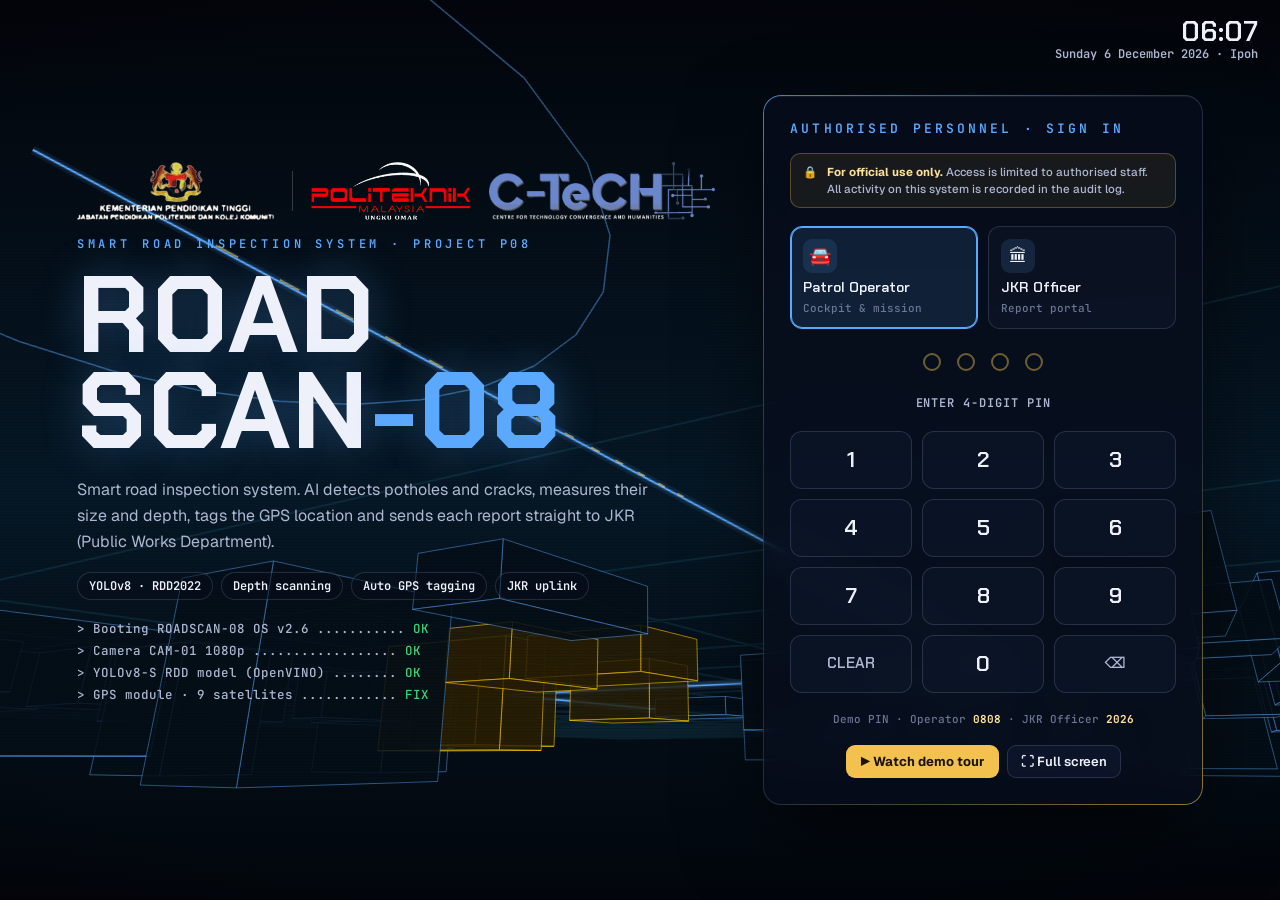
==== roadscan/index.html @ d12f215d "Add ROADSCAN-08 road inspection system (P08) with live street map Co-Authored-By: Claude Opus 5.5 <n" ====
<!doctype html>
<html lang="en">
<head>
<meta charset="utf-8">
<meta name="viewport" content="width=device-width,initial-scale=1,viewport-fit=cover">
<title>ROADSCAN-08 Road Inspection</title>
<link rel="preconnect" href="https://fonts.googleapis.com">
<link rel="stylesheet" href="https://fonts.googleapis.com/css2?family=Chakra+Petch:wght@500;600;700&family=Geist:wght@300;400;500;600;700&family=JetBrains+Mono:wght@500;700&display=swap">
<style>
:root{
  color-scheme:dark;
  --bg:#03060E; --kaca:rgba(8,13,28,.72); --kaca2:rgba(16,24,46,.74); --garis:rgba(190,205,255,.16); --garisHi:rgba(242,193,78,.45);
  --fg:#EEF1FA; --muted:#AEB7D2; --dim:#6C7695;
  --cyan:#5AA9FF; --gold:#F2C14E; --goldT:#FFE19A; --navy:#0B1A3A; --low:#36D67A; --med:#FFA21F; --high:#FF3B4E; --violet:#A98BFF;
  --display:'Chakra Petch','Bahnschrift','Arial Narrow',system-ui,sans-serif;
  --body:'Geist',system-ui,-apple-system,'Segoe UI',sans-serif;
  --mono:'JetBrains Mono',ui-monospace,Menlo,monospace;
  --rail:78px;
}
@media (prefers-color-scheme:dark){:root:not([data-theme="light"]){--bg:#02050B}}
/* ---------- MOD SIANG: tema gelap yang lebih cerah (slate biru) ---------- */
:root[data-mod="siang"]{color-scheme:dark;--bg:#16213B;--kaca:rgba(32,46,80,.74);--kaca2:rgba(44,60,100,.72);--garis:rgba(205,218,255,.2);--garisHi:rgba(242,193,78,.55);--fg:#F3F6FD;--muted:#C5CEE6;--dim:#93A0C2;--cyan:#74B8FF;--gold:#F5C95C;--goldT:#FFE3A3;--low:#47DDA0;--med:#FFB054;--high:#FF6B7A;--violet:#B9A2FF}
[data-mod="siang"] body{background:radial-gradient(120% 80% at 70% -10%,rgba(116,184,255,.16),transparent 60%),var(--bg)}
[data-mod="siang"] .vignet{background:radial-gradient(120% 90% at 50% 50%,transparent 60%,rgba(5,10,25,.35))}
[data-mod="siang"] .ciri span,[data-mod="siang"] .peranan button,[data-mod="siang"] .pad button,[data-mod="siang"] .amaran button,[data-mod="siang"] .cepat button,[data-mod="siang"] .pinBaris,[data-mod="siang"] .langkah li{background:rgba(44,60,100,.66)}
[data-mod="siang"] .rel{background:linear-gradient(180deg,rgba(24,36,64,.92),rgba(24,36,64,.75))}
[data-mod="siang"] .atas{background:linear-gradient(180deg,rgba(22,33,59,.9),rgba(22,33,59,0))}
[data-mod="siang"] th{background:rgba(30,44,76,.97)}
[data-mod="siang"] dialog{background:rgba(26,38,66,.97)}
[data-mod="siang"] .tst,[data-mod="siang"] #demoBar{background:rgba(26,38,66,.95)}
[data-mod="siang"] .wo select,[data-mod="siang"] .wo input{background:#1b2a4a}
[data-mod="siang"] .ai3 div{background:rgba(20,30,54,.6)}
[data-mod="siang"] textarea{background:#14203a}
[data-mod="siang"] .rasmi{background:linear-gradient(90deg,#0F2350,#1C3A7A)}
#cTema{min-width:86px;justify-content:center}
[data-mod="siang"] .rasmi{background:linear-gradient(90deg,#0B1A3A,#173275)}
:root[data-theme="dark"]{--bg:#02050B}
*{box-sizing:border-box}
[hidden]{display:none!important}
html,body{margin:0;background:var(--bg);color:var(--fg)}
body{font:14px/1.45 var(--body);min-height:100vh;overflow-x:hidden}
button,input,select{font:inherit;color:inherit}
:focus-visible{outline:2px solid var(--gold);outline-offset:2px}
#bg3d{position:fixed;inset:0;width:100vw;height:100vh;display:block;z-index:0;transition:opacity .8s,filter .8s}
body.redup #bg3d{opacity:.38;filter:blur(1px)}
#bgLive{position:fixed;inset:0;width:100vw;height:100vh;object-fit:cover;z-index:0;display:block;opacity:0;pointer-events:none;transition:opacity .7s}
body.liveBg #bgLive{opacity:1}
.vignet{position:fixed;inset:0;pointer-events:none;z-index:1;background:radial-gradient(120% 90% at 50% 50%,transparent 55%,rgba(0,0,0,.65)),repeating-linear-gradient(0deg,rgba(0,0,0,.12) 0 1px,transparent 1px 3px)}

/* ---------- LOGIN ---------- */
#login{position:fixed;inset:0;z-index:20;display:grid;grid-template-columns:minmax(0,1.15fr) minmax(0,440px);gap:40px;align-items:center;padding:40px clamp(16px,6vw,90px);overflow:auto}
@media (max-width:860px){#login{grid-template-columns:minmax(0,1fr);gap:20px;padding:24px 16px;align-content:start}}
.lgKiri{display:grid;gap:18px}
.lgLogo{display:flex;align-items:center;gap:18px;flex-wrap:wrap}
.lgLogo img{height:58px;
width:auto;display:block}
.lgLogo .gar{width:1px;height:40px;background:rgba(255,255,255,.2)}
@media (max-width:860px){.lgLogo img{height:30px}.lgLogo{gap:12px}}
.lgAmaran{display:flex;gap:10px;align-items:flex-start;padding:10px 12px;border-radius:10px;background:rgba(242,193,78,.08);border:1px solid rgba(242,193,78,.3);font:500 11.5px/1.45 var(--body);color:var(--muted)}
.lgAmaran b{color:var(--goldT)}
.lgKiri .tag{font:600 12px/1 var(--mono);letter-spacing:.32em;color:var(--cyan);text-transform:uppercase}
.lgKiri h1{margin:0;font:700 clamp(46px,8.5vw,112px)/.88 var(--display);letter-spacing:.02em;text-shadow:0 0 40px rgba(90,169,255,.35)}
.lgKiri h1 span{color:var(--cyan)}
.lgKiri p{margin:0;max-width:52ch;color:var(--muted);font-size:16px;line-height:1.6}
.boot{font:500 12.5px/1.75 var(--mono);color:var(--muted);min-height:120px;white-space:pre-wrap}
.boot em{font-style:normal;color:var(--low)}
.ciri{display:flex;flex-wrap:wrap;gap:8px}
.ciri span{padding:7px 11px;border:1px solid var(--garis);border-radius:99px;font:600 12px/1 var(--mono);color:var(--fg);background:rgba(7,13,24,.5)}
.lgKad{position:relative;padding:26px;border-radius:18px;background:var(--kaca);border:1px solid var(--garis);backdrop-filter:blur(16px);-webkit-backdrop-filter:blur(16px);box-shadow:0 30px 80px rgba(0,0,0,.5),inset 0 1px 0 rgba(255,255,255,.06);display:grid;gap:18px}
.lgKad::before{content:"";position:absolute;inset:-1px;border-radius:18px;padding:1px;background:linear-gradient(140deg,rgba(90,169,255,.7),transparent 35%,transparent 65%,rgba(255,204,0,.5));-webkit-mask:linear-gradient(#000 0 0) content-box,linear-gradient(#000 0 0);-webkit-mask-composite:xor;mask-composite:exclude;pointer-events:none}
.lgKad h2{margin:0;font:600 13px/1 var(--mono);letter-spacing:.24em;text-transform:uppercase;color:var(--cyan)}
.peranan{display:grid;grid-template-columns:1fr 1fr;gap:10px}
.peranan button{appearance:none;display:grid;gap:6px;justify-items:start;text-align:left;padding:12px;border-radius:12px;border:1px solid var(--garis);background:rgba(14,24,40,.6);cursor:pointer}
.peranan button b{font:600 14px/1.15 var(--display)}
.peranan button small{font:500 11px/1.3 var(--mono);color:var(--dim)}
.peranan button .ik{width:34px;height:34px;border-radius:9px;display:grid;place-items:center;background:rgba(90,169,255,.12);font-size:18px}
.peranan button[aria-pressed="true"]{border-color:var(--cyan);background:rgba(90,169,255,.12);box-shadow:0 0 0 1px var(--cyan) inset}
.titik{display:flex;justify-content:center;gap:16px;padding:6px 0}
.titik i{width:18px;height:18px;border-radius:50%;border:2px solid var(--garisHi);transition:.15s}
.titik i.isi{background:var(--cyan);border-color:var(--cyan);box-shadow:0 0 14px var(--cyan)}
.titik.salah{animation:goncang .45s}
.titik.salah i{border-color:var(--high);background:var(--high);box-shadow:0 0 14px var(--high)}
.titik.betul i{border-color:var(--low);background:var(--low);box-shadow:0 0 16px var(--low)}
@keyframes goncang{20%,60%{transform:translateX(-10px)}40%,80%{transform:translateX(10px)}}
.pad{display:grid;grid-template-columns:repeat(3,1fr);gap:10px}
.pad button{appearance:none;height:58px;border-radius:12px;border:1px solid var(--garis);background:rgba(14,24,40,.7);font:600 22px/1 var(--display);cursor:pointer;transition:transform .08s,background .15s}
.pad button:active{transform:scale(.95);background:rgba(90,169,255,.2)}
.pad button.k{font-size:15px;color:var(--muted)}
.lgStatus{text-align:center;font:600 12px/1.4 var(--mono);letter-spacing:.08em;color:var(--muted);min-height:18px}
.lgStatus.ok{color:var(--low)}.lgStatus.err{color:var(--high)}
.lgNota{font:500 11px/1.5 var(--mono);color:var(--dim);text-align:center}
.lgNota b{color:var(--goldT)}
#login.keluar{animation:keluar .9s forwards}
@keyframes keluar{to{opacity:0;transform:scale(1.04);filter:blur(6px);visibility:hidden}}
.lgJam{position:fixed;top:18px;right:22px;z-index:21;text-align:right;font:600 12px/1.4 var(--mono);color:var(--muted)}
.lgJam b{display:block;font:600 28px/1 var(--display);color:var(--fg)}

/* ---------- SHELL ---------- */
#app{position:relative;z-index:2;min-height:100vh}
.rel{position:fixed;left:0;top:0;bottom:0;width:var(--rail);z-index:10;display:flex;flex-direction:column;align-items:center;gap:6px;padding:16px 0;background:linear-gradient(180deg,rgba(4,9,18,.85),rgba(4,9,18,.6));border-right:1px solid var(--garis);backdrop-filter:blur(10px);-webkit-backdrop-filter:blur(10px)}
.rel .lg{margin-bottom:12px}
.nav{appearance:none;position:relative;width:58px;padding:9px 0 7px;border:0;border-radius:12px;background:transparent;color:var(--dim);cursor:pointer;display:grid;justify-items:center;gap:4px;font:600 9.5px/1 var(--mono);letter-spacing:.06em;text-transform:uppercase}
.nav svg{width:22px;height:22px}
.nav:hover{color:var(--fg)}
.nav[aria-current="page"]{color:var(--goldT);background:rgba(242,193,78,.12)}
.nav[aria-current="page"]::before{content:"";position:absolute;left:-10px;top:10px;bottom:10px;width:3px;border-radius:3px;background:var(--gold);box-shadow:0 0 10px var(--gold)}
.nav .bdg{position:absolute;top:3px;right:6px;min-width:16px;height:16px;padding:0 4px;border-radius:8px;background:var(--high);color:#fff;font:700 10px/16px var(--mono)}
.rel .bawah{margin-top:auto}
.rasmi{position:relative;z-index:9;margin-left:var(--rail);display:flex;align-items:center;gap:14px;padding:8px 20px;background:linear-gradient(90deg,rgba(11,26,58,.95),rgba(11,26,58,.7) 60%,rgba(11,26,58,.4));border-bottom:1px solid rgba(242,193,78,.35)}
.rasmi img{height:30px;width:auto;display:block}
.rasmi .gar{width:1px;height:28px;background:rgba(255,255,255,.18)}
.rasmi .rT{display:grid;gap:2px;min-width:0}
.rasmi .rT b{font:600 13.5px/1.2 var(--body);letter-spacing:.01em;color:#fff}
.rasmi .rT small{font:500 10.5px/1.3 var(--mono);color:#C3CCE6;letter-spacing:.06em}
.rasmi .klas{margin-left:auto;padding:5px 9px;border:1px solid rgba(242,193,78,.5);border-radius:5px;font:700 10px/1 var(--mono);letter-spacing:.14em;color:#FFE19A;white-space:nowrap}
@media (max-width:860px){.rasmi{padding:8px 16px;gap:10px}.rasmi img{height:22px}.rasmi .rT,.rasmi .klas,.rasmi .gar{display:none}}
.atas{position:sticky;top:0;z-index:8;margin-left:var(--rail);display:flex;align-items:center;gap:12px;flex-wrap:wrap;padding:12px 20px;background:linear-gradient(180deg,rgba(2,5,11,.85),rgba(2,5,11,0));}
.atas .tj{display:grid;gap:3px;min-width:0}
.atas .tj small{font:600 10.5px/1 var(--mono);letter-spacing:.28em;color:var(--cyan);text-transform:uppercase}
.atas .tj b{font:700 22px/1 var(--display);letter-spacing:.03em}
.chips{display:flex;gap:7px;flex-wrap:wrap;margin-left:auto;align-items:center}
.chip{display:inline-flex;align-items:center;gap:7px;padding:6px 10px;border:1px solid var(--garis);border-radius:8px;background:var(--kaca);font:600 11.5px/1 var(--mono);white-space:nowrap;font-variant-numeric:tabular-nums;backdrop-filter:blur(8px)}
.chip i{width:7px;height:7px;border-radius:50%;background:var(--low);box-shadow:0 0 8px var(--low)}
.chip.sim{color:var(--gold)}.chip.sim i{background:var(--gold);box-shadow:0 0 8px var(--gold)}
.chip.up i{animation:kelip 1.2s steps(2) infinite}
.chip.pengguna{color:var(--cyan)}
.chipBtn{cursor:pointer}
@keyframes kelip{50%{opacity:.25}}
main.hlm{margin-left:var(--rail);padding:6px 20px 30px}
.hlm.masuk{animation:masuk .55s cubic-bezier(.2,.7,.2,1)}
@keyframes masuk{from{opacity:0;transform:translateY(14px);clip-path:inset(0 0 100% 0)}to{opacity:1;transform:none;clip-path:inset(0 0 0 0)}}
@media (max-width:860px){
  :root{--rail:0px}
  .rel{top:auto;width:auto;right:0;height:64px;flex-direction:row;justify-content:space-around;padding:0 6px env(safe-area-inset-bottom,0px);border-right:0;border-top:1px solid var(--garis)}
  .rel .lg,.rel .bawah{display:none}
  .nav{width:auto;flex:1;padding:8px 0}
  .nav[aria-current="page"]::before{left:20%;right:20%;top:-1px;bottom:auto;width:auto;height:3px}
  .atas{padding:10px 16px}
  main.hlm{padding:6px 16px 90px}
}

/* ---------- komponen ---------- */
.kaca{position:relative;border:1px solid var(--garis);border-radius:14px;background:var(--kaca);backdrop-filter:blur(14px);-webkit-backdrop-filter:blur(14px);box-shadow:0 18px 50px rgba(0,0,0,.35)}
.kaca.br::before,.kaca.br::after{content:"";position:absolute;width:14px;height:14px;border:2px solid var(--cyan);pointer-events:none;z-index:2}
.kaca.br::before{left:7px;top:7px;border-right:0;border-bottom:0;border-radius:4px 0 0 0}
.kaca.br::after{right:7px;bottom:7px;border-left:0;border-top:0;border-radius:0 0 4px 0}
.hd{display:flex;align-items:center;gap:10px;padding:11px 16px;border-bottom:1px solid var(--garis)}
.hd h2{margin:0;font:600 11.5px/1 var(--mono);letter-spacing:.22em;text-transform:uppercase;color:var(--gold)}
.hd .r{margin-left:auto;font:500 11px/1 var(--mono);color:var(--dim);letter-spacing:.06em}
.bd{padding:14px 16px}
.btn{appearance:none;display:inline-flex;align-items:center;gap:7px;border:1px solid var(--garis);background:var(--kaca2);border-radius:9px;padding:9px 13px;font:600 13px/1 var(--body);cursor:pointer;white-space:nowrap}
.btn:hover{border-color:var(--garisHi)}
.btn.on{background:rgba(90,169,255,.14);border-color:var(--cyan);color:var(--cyan)}
.btn.utama{background:linear-gradient(180deg,#FFD873,#E9B23C);border-color:transparent;color:#211500;font-weight:700}
.btn.emas{background:var(--gold);border-color:transparent;color:#1d1400;font-weight:700}
.btn input{display:none}
.lencana{display:inline-block;padding:7px 11px;border-radius:7px;font:700 14px/1 var(--display);letter-spacing:.12em;text-transform:uppercase;background:var(--kaca2);color:var(--dim)}
.lencana.L{background:rgba(54,214,122,.16);color:var(--low)}
.lencana.M{background:rgba(255,162,31,.16);color:var(--med)}
.lencana.H{background:rgba(255,59,78,.2);color:var(--high);animation:kelip .9s steps(2) infinite}
.lencana.kecil{padding:3px 7px;font-size:11px;border-radius:5px}
.nota{font:500 11.5px/1.5 var(--body);color:var(--dim)}
.kpi{display:grid;gap:6px;padding:14px 16px}
.kpi span{font:600 10.5px/1.2 var(--mono);letter-spacing:.14em;text-transform:uppercase;color:var(--dim)}
.kpi b{font:700 34px/1 var(--display);font-variant-numeric:tabular-nums}
.kpi small{font:500 12px/1.3 var(--body);color:var(--muted)}

/* ---------- PUSAT MISI ---------- */
.misi{display:grid;grid-template-columns:minmax(0,360px) minmax(0,1fr) minmax(0,320px);gap:18px;align-items:start;min-height:calc(100vh - 110px)}
@media (max-width:1180px){.misi{grid-template-columns:minmax(0,1fr) minmax(0,1fr)}.misi .tengah{grid-column:1/-1;order:-1}}
@media (max-width:760px){.misi{grid-template-columns:minmax(0,1fr)}}
.kolum{display:grid;gap:16px}
.salam{padding:22px}
.salam small{font:600 11px/1 var(--mono);letter-spacing:.24em;color:var(--gold);text-transform:uppercase}
.salam h1{margin:10px 0 8px;font:700 clamp(30px,3.6vw,44px)/1 var(--display)}
.salam p{margin:0 0 16px;color:var(--muted)}
.prog{height:8px;border-radius:99px;background:rgba(255,255,255,.08);overflow:hidden}
.prog i{display:block;height:100%;width:0;background:linear-gradient(90deg,var(--cyan),var(--gold));box-shadow:0 0 12px var(--cyan)}
.misiInfo{display:flex;justify-content:space-between;font:500 11.5px/1 var(--mono);color:var(--muted);margin:10px 0 18px}
.kpi4{display:grid;grid-template-columns:1fr 1fr;gap:12px}
.pip{position:relative;aspect-ratio:16/9;border-radius:10px;overflow:hidden;background:#000;cursor:pointer}
.pip canvas{width:100%;height:100%;display:block}
.pip .lbl{position:absolute;left:10px;top:10px;padding:4px 8px;border-radius:5px;background:rgba(255,59,78,.85);font:700 10.5px/1 var(--mono);letter-spacing:.1em}
.amaran{display:grid;gap:8px;max-height:330px;overflow:auto}
.amaran button{appearance:none;display:grid;grid-template-columns:56px minmax(0,1fr);gap:10px;align-items:center;text-align:left;padding:7px;border-radius:9px;border:1px solid transparent;background:rgba(14,24,40,.55);cursor:pointer}
.amaran button:hover{border-color:var(--garisHi)}
.amaran img{width:56px;height:40px;object-fit:cover;border-radius:6px}
.amaran b{font:600 13px/1.2 var(--display);display:flex;gap:6px;align-items:center}
.amaran small{font:500 10.5px/1.35 var(--mono);color:var(--dim)}
.kosong{padding:16px;text-align:center;color:var(--dim);font:500 12px/1.5 var(--mono)}
.tengah{display:grid;gap:10px;align-self:start}
.tgBar{display:flex;align-items:center;gap:10px;flex-wrap:wrap}
.seg{display:inline-flex;padding:4px;border-radius:11px;background:var(--kaca);border:1px solid var(--garis);backdrop-filter:blur(10px);-webkit-backdrop-filter:blur(10px)}
.seg button{appearance:none;border:0;background:transparent;padding:9px 15px;border-radius:8px;font:600 13px/1 var(--body);color:var(--muted);cursor:pointer}
.seg button.on{background:var(--cyan);color:#021018}
.tgInfo{font:500 11px/1.3 var(--mono);color:var(--dim);letter-spacing:.06em}
.tgBar .btn{margin-left:auto}
.tgPentas{position:relative;aspect-ratio:16/9;overflow:hidden;background:#000}
.tgPentas canvas{width:100%;height:100%;display:block;border-radius:14px}
.tgPentas .t3{position:absolute;inset:auto 0 18px;text-align:center;font:700 12px/1.4 var(--mono);letter-spacing:.3em;color:var(--cyan);text-shadow:0 0 12px rgba(90,169,255,.6);display:none}
.tgPentas.lut{background:transparent;backdrop-filter:none;-webkit-backdrop-filter:none;box-shadow:none;pointer-events:none}
.tgPentas.lut canvas,.tgPentas.lut .lblL{display:none}
.tgPentas.lut .t3{display:block}
.lblL{position:absolute;left:12px;bottom:12px;padding:5px 9px;border-radius:5px;background:rgba(255,59,78,.88);font:700 11px/1 var(--mono);letter-spacing:.12em;z-index:3}
.lblL.biru{background:rgba(90,169,255,.9);color:#021018}
.pip .tukar{position:absolute;right:8px;bottom:8px;padding:5px 8px;border-radius:6px;background:rgba(2,5,11,.75);font:600 10.5px/1 var(--mono);color:var(--cyan)}
.cepat{display:grid;grid-template-columns:1fr 1fr;gap:10px}
.cepat button{appearance:none;display:grid;gap:6px;text-align:left;padding:14px;border-radius:12px;border:1px solid var(--garis);background:rgba(14,24,40,.6);cursor:pointer}
.cepat button:hover{border-color:var(--cyan)}
.cepat b{font:600 15px/1.1 var(--display)}
.cepat small{font:500 11px/1.3 var(--mono);color:var(--dim)}
.cepat .ik{font-size:20px}

/* ---------- KOKPIT ---------- */
.kokpit{display:grid;grid-template-columns:minmax(0,1.75fr) minmax(0,1fr);gap:16px;align-items:start}
.tepi{display:grid;gap:16px}
@media (max-width:1000px){.kokpit{grid-template-columns:minmax(0,1fr)}.kokpit>.tepi{display:contents}.o1{order:1}.o2{order:2}.o3{order:3}.o4{order:4}.o5{order:5}}
.view{position:relative;aspect-ratio:16/9;background:#000;touch-action:none;overflow:hidden}
.view canvas{position:absolute;inset:0;width:100%;height:100%;display:block}
.view .petunjuk{position:absolute;left:50%;top:50%;transform:translate(-50%,-50%);text-align:center;display:grid;gap:12px;justify-items:center;padding:20px;width:min(420px,90%);color:var(--muted)}
.view .petunjuk b{font:700 18px/1.2 var(--display);color:var(--fg)}
.kawal{display:flex;flex-wrap:wrap;gap:8px;align-items:center;padding:10px 14px;border-top:1px solid var(--garis)}
.laju{display:flex;align-items:center;gap:8px;font:600 12px/1 var(--mono);color:var(--muted);margin-left:auto}
.laju input{accent-color:var(--cyan);width:110px}
.tahap{display:flex;align-items:center;gap:12px}
.tahap .jenis{font:600 16px/1.2 var(--display);min-width:0}
.tahap .jenis small{display:block;font:500 11px/1.35 var(--mono);color:var(--dim)}
#profil{width:100%;height:150px;display:block;border-radius:8px;background:#040a12;border:1px solid var(--garis)}
.ukur{display:grid;grid-template-columns:repeat(3,minmax(0,1fr));gap:8px}
.ukur div{padding:10px;border-radius:8px;background:var(--kaca2);display:grid;gap:5px;min-width:0}
.ukur b{font:700 22px/1 var(--display);font-variant-numeric:tabular-nums;white-space:nowrap}
.ukur b small{font-size:12px;color:var(--muted);margin-left:2px}
.ukur span{font:500 10.5px/1.2 var(--mono);color:var(--dim);letter-spacing:.06em;text-transform:uppercase}
.tindak{padding:10px 12px;border-left:3px solid var(--dim);background:var(--kaca2);border-radius:0 8px 8px 0;font-size:13px;color:var(--muted)}
.tindak b{color:var(--fg)}
.gps{font:500 12px/1.4 var(--mono);color:var(--muted);display:flex;gap:10px;flex-wrap:wrap}
.gps a{color:var(--cyan)}
.pilihJenis{display:grid;grid-template-columns:1fr 1fr;gap:6px}
.kad3{display:grid;grid-template-columns:repeat(3,minmax(0,1fr));gap:10px}
@media (max-width:640px){.kad3{grid-template-columns:minmax(0,1fr)}}
.kad{border:1px solid var(--garis);border-radius:10px;background:var(--kaca2);overflow:hidden;cursor:pointer;text-align:left;padding:0;display:block;width:100%}
.kad:hover{border-color:var(--garisHi)}
.kad img{display:block;width:100%;aspect-ratio:3/2;object-fit:cover;background:#000}
.kad .isi{padding:9px 10px;display:grid;gap:4px}
.kad .t1{display:flex;align-items:center;gap:8px;font:600 13px/1.2 var(--display)}
.kad .t2{font:500 10.5px/1.4 var(--mono);color:var(--muted)}
.kad .hantar{font:600 10.5px/1 var(--mono);letter-spacing:.05em;color:var(--gold)}
.kad .hantar.ok{color:var(--low)}
.kad.kos{display:grid;place-items:center;aspect-ratio:3/2.6;color:var(--dim);font:500 11.5px/1.4 var(--mono);text-align:center;cursor:default;border-style:dashed}
.kira{display:grid;grid-template-columns:repeat(4,minmax(0,1fr));gap:8px}
.kira div{padding:9px;border-radius:8px;background:var(--kaca2);display:grid;gap:4px}
.kira b{font:700 22px/1 var(--display)}
.kira span{font:500 9.5px/1.2 var(--mono);color:var(--dim);letter-spacing:.06em;text-transform:uppercase}
.log{font:500 11px/1.55 var(--mono);color:var(--muted);max-height:130px;overflow:auto;display:grid;gap:2px}
.log b{color:var(--cyan);font-weight:600}

/* ---------- PETA 3D ---------- */
#hPeta{pointer-events:none;min-height:calc(100vh - 80px);display:grid;grid-template-columns:minmax(0,320px) minmax(0,1fr) minmax(0,300px);gap:16px;align-items:start}
#hPeta .kaca,#hPeta button,#hPeta .ptBawah{pointer-events:auto}
@media (max-width:1000px){#hPeta{grid-template-columns:minmax(0,1fr)}#hPeta .ptTengah{display:none}}
.ptTengah{align-self:end;text-align:center;font:500 11.5px/1.5 var(--mono);color:var(--muted);padding-bottom:16px}
.senaraiPin{display:grid;gap:6px;max-height:52vh;overflow:auto}
.pinBaris{appearance:none;display:flex;align-items:center;gap:10px;padding:8px 10px;border-radius:8px;border:1px solid transparent;background:rgba(14,24,40,.55);text-align:left;cursor:pointer;width:100%}
.pinBaris:hover{border-color:var(--garisHi)}
.pinBaris i{width:10px;height:10px;border-radius:50%;flex:none}
.pinBaris span{font:500 11.5px/1.35 var(--mono);color:var(--muted);min-width:0}
.pinBaris span b{display:block;font:600 13px/1.2 var(--display);color:var(--fg)}
.legenda{display:grid;gap:8px;font:500 12px/1 var(--mono);color:var(--muted)}
.legenda span{display:flex;align-items:center;gap:8px}
.legenda i{width:10px;height:10px;border-radius:50%}
.zum{display:flex;gap:6px;flex-wrap:wrap}

/* ---------- KALIBRASI ---------- */
.kal{display:grid;grid-template-columns:minmax(0,270px) minmax(0,1fr) minmax(0,340px);gap:16px;align-items:start}
@media (max-width:1100px){.kal{grid-template-columns:minmax(0,1fr)}.kal .kalTengah{order:-1}}
.langkah{list-style:none;margin:0;padding:0;display:grid;gap:6px;counter-reset:l}
.langkah li{display:grid;grid-template-columns:30px minmax(0,1fr);gap:2px 10px;align-items:center;padding:10px;border-radius:10px;background:rgba(14,24,40,.55);border:1px solid transparent;cursor:pointer}
.langkah li::before{counter-increment:l;content:counter(l);grid-row:span 2;width:28px;height:28px;border-radius:50%;display:grid;place-items:center;border:1px solid var(--garisHi);font:700 12px/1 var(--mono);color:var(--muted)}
.langkah li.aktif{border-color:var(--cyan);background:rgba(90,169,255,.08)}
.langkah li.aktif::before{border-color:var(--cyan);color:var(--cyan);box-shadow:0 0 10px rgba(90,169,255,.5)}
.langkah li.siap::before{content:"✓";background:var(--low);border-color:var(--low);color:#021018}
.langkah b{font:600 14px/1.2 var(--display)}
.langkah small{font:500 10.5px/1.3 var(--mono);color:var(--dim)}
.ralat{display:grid;gap:6px;padding:12px;border-radius:10px;background:var(--kaca2)}
.ralat b{font:700 34px/1 var(--display);font-variant-numeric:tabular-nums}
.kalAksi{display:flex;gap:8px;flex-wrap:wrap;margin-top:12px}
.btn:disabled{opacity:.4;cursor:not-allowed}
.sijil{display:grid;gap:10px;padding:16px;border-radius:12px;border:1px solid rgba(54,214,122,.45);background:linear-gradient(160deg,rgba(54,214,122,.12),rgba(14,24,40,.6))}
.sijil .cap{font:700 22px/1 var(--display);letter-spacing:.12em;color:var(--low)}
.antena{display:grid;grid-template-columns:1fr 1fr;gap:8px}
.antena input{width:100%;padding:8px 10px;border-radius:8px;border:1px solid var(--garis);background:var(--kaca2);font:500 13px/1 var(--mono)}
#kalBtn.belum{color:var(--high);border-color:rgba(255,59,78,.5)}
#kalBtn.sudah{color:var(--low);border-color:rgba(54,214,122,.5)}

/* ---------- PORTAL ---------- */
.portal{display:grid;gap:16px}
.ringkas{display:grid;grid-template-columns:repeat(6,minmax(0,1fr));gap:12px}
.tagF{display:inline-block;padding:3px 6px;border-radius:4px;font:700 10px/1 var(--mono);letter-spacing:.06em;background:rgba(169,139,255,.18);color:var(--violet)}
.tagOD{display:inline-block;margin-left:4px;padding:3px 6px;border-radius:4px;font:700 10px/1 var(--mono);background:rgba(255,59,78,.2);color:var(--high);animation:kelip 1s steps(2) infinite}
tr.palsu td{opacity:.5}
td b{white-space:nowrap}
.wo{display:grid;gap:10px;padding:12px;border-radius:10px;background:var(--kaca2);border:1px solid var(--garis)}
.wo h3{margin:0;font:600 11px/1 var(--mono);letter-spacing:.18em;text-transform:uppercase;color:var(--gold)}
.wo select,.wo input{width:100%;padding:8px 10px;border-radius:8px;border:1px solid var(--garis);background:#0a1322;color:var(--fg)}
.wo .dua{display:grid;grid-template-columns:1fr 1fr;gap:8px}
.wo label{display:grid;gap:4px;font:500 11px/1.2 var(--mono);color:var(--dim)}
.sj{width:100%;border-collapse:collapse;font:500 12px/1.3 var(--mono);min-width:0}
.sj th,.sj td{position:static;background:transparent;padding:5px 6px;border-top:1px solid var(--garis);text-align:left}
.sbs{display:grid;grid-template-columns:1fr 1fr;gap:8px}
.sbs figure{margin:0;display:grid;gap:4px}
.sbs figcaption{font:700 10.5px/1 var(--mono);letter-spacing:.1em;color:var(--dim)}
.kos{font:700 22px/1 var(--display);color:var(--goldT)}
.fb{display:grid;grid-template-columns:1fr 1fr;gap:10px}
.fb div{padding:12px;border-radius:10px;background:var(--kaca2);display:grid;gap:4px}
.fb b{font:700 26px/1 var(--display)}
.fb span{font:500 10.5px/1.2 var(--mono);color:var(--dim);text-transform:uppercase;letter-spacing:.08em}
#demoBar{position:fixed;left:50%;bottom:22px;transform:translateX(-50%);z-index:40;width:min(860px,calc(100vw - 32px));display:grid;grid-template-columns:auto minmax(0,1fr) auto;gap:16px;align-items:center;padding:14px 18px;border-radius:16px;background:rgba(4,9,18,.92);border:1px solid var(--garisHi);backdrop-filter:blur(12px);-webkit-backdrop-filter:blur(12px);box-shadow:0 20px 60px rgba(0,0,0,.6)}
#demoBar .rec{display:inline-flex;align-items:center;gap:7px;font:700 11px/1 var(--mono);letter-spacing:.14em;color:var(--high)}
#demoBar .rec i{width:9px;height:9px;border-radius:50%;background:var(--high);box-shadow:0 0 10px var(--high);animation:kelip 1s steps(2) infinite}
#dTajuk{display:block;font:700 17px/1.2 var(--display);color:var(--cyan)}
#dTeks{display:block;font:500 13.5px/1.45 var(--body);color:var(--fg);margin-top:3px}
#dDots{display:flex;gap:5px;margin-top:8px}
#dDots i{width:18px;height:4px;border-radius:2px;background:rgba(255,255,255,.14)}
#dDots i.lalu{background:rgba(90,169,255,.45)}#dDots i.on{background:var(--cyan)}
@media (max-width:860px){#demoBar{bottom:76px;grid-template-columns:minmax(0,1fr) auto}#demoBar .rec{display:none}}
body.demo #toast{bottom:130px}
@media (max-width:860px){body.demo #toast{bottom:190px}}
.ai{display:grid;gap:10px;padding:12px;border-radius:10px;background:linear-gradient(160deg,rgba(242,193,78,.1),rgba(16,24,46,.7));border:1px solid rgba(242,193,78,.35)}
.aiHd{display:flex;align-items:center;gap:10px;flex-wrap:wrap}
.aiHd h3{margin:0;font:600 11px/1 var(--mono);letter-spacing:.16em;text-transform:uppercase;color:var(--goldT)}
.aiSkor{margin-left:auto;font:600 11px/1 var(--mono)}
.aiSkor b{font:700 20px/1 var(--display)}
#rmC{width:100%;height:170px;display:block;border-radius:8px;background:#060c1a}
.ai3{display:grid;grid-template-columns:repeat(3,minmax(0,1fr));gap:8px}
.ai3 div{padding:9px;border-radius:8px;background:rgba(3,6,14,.55);display:grid;gap:4px}
.ai3 span{font:500 10px/1.2 var(--mono);color:var(--dim);text-transform:uppercase;letter-spacing:.06em}
.ai3 b{font:700 18px/1 var(--display)}
.ai3 small{font:600 11px/1 var(--mono);color:var(--high)}
.aiNota{margin:0;font-size:12.5px;color:var(--muted)}
.aiNota b{color:var(--fg)}
.aiP{display:inline-block;width:44px;height:6px;border-radius:3px;background:rgba(255,255,255,.1);overflow:hidden;margin-right:6px;vertical-align:middle}
.aiP i{display:block;height:100%}
#auditList div{display:grid;grid-template-columns:auto auto minmax(0,1fr);gap:8px;padding:5px 0;border-bottom:1px dashed var(--garis)}
#auditList time{color:var(--dim)}
#auditList b{color:var(--goldT);font-weight:600}
.lm{display:grid;grid-template-columns:minmax(0,1fr) minmax(0,340px);gap:16px;align-items:start}
@media (max-width:1000px){.lm{grid-template-columns:minmax(0,1fr)}}
.lmPeta{position:relative;height:calc(100vh - 190px);min-height:440px;overflow:hidden;touch-action:none;cursor:grab;background:#dfe3e8}
[data-mod="malam"] .lmPeta{background:#0d1526}
@media (max-width:1000px){.lmPeta{height:62vh;min-height:360px}.lmCtl{top:auto;bottom:28px;right:8px;max-width:calc(100% - 16px)}.lmPos{font-size:10.5px}.lmBanner{bottom:auto;top:70px}}
.lmPeta.seret{cursor:grabbing}
.lmTiles{position:absolute;inset:0;overflow:hidden}
.lmT{position:absolute;left:0;top:0;width:256px!important;height:256px!important;max-width:none!important;opacity:0;transition:opacity .25s;user-select:none;-webkit-user-drag:none;pointer-events:none}
.lmT.ok{opacity:1}
[data-mod="malam"] .lmT{filter:invert(1) hue-rotate(180deg) brightness(.82) contrast(.9) saturate(.7)}
.lmPeta.tanpaJubin{background:radial-gradient(90% 80% at 50% 40%,rgba(90,169,255,.08),transparent),var(--kaca2)}
#lmC{position:absolute;inset:0;width:100%;height:100%;display:block}
.lmCtl{position:absolute;right:12px;top:12px;display:flex;gap:6px;flex-wrap:wrap;justify-content:flex-end;max-width:70%}
.lmCtl .btn{background:var(--kaca);backdrop-filter:blur(8px);-webkit-backdrop-filter:blur(8px)}
.lmCari{position:absolute;left:12px;top:12px;width:min(340px,calc(100% - 24px));z-index:6}
.lmCari input{width:100%;padding:11px 14px;border-radius:12px;border:1px solid var(--garis);background:var(--kaca);backdrop-filter:blur(10px);-webkit-backdrop-filter:blur(10px);font:500 14px/1.2 var(--body);box-shadow:0 8px 24px rgba(0,0,0,.25)}
.lmHasil{margin-top:6px;border-radius:12px;background:var(--kaca);border:1px solid var(--garis);backdrop-filter:blur(12px);-webkit-backdrop-filter:blur(12px);overflow:hidden;box-shadow:0 12px 30px rgba(0,0,0,.35)}
.lmHasil button{appearance:none;display:block;width:100%;text-align:left;padding:10px 14px;border:0;border-bottom:1px solid var(--garis);background:transparent;font:500 12.5px/1.35 var(--body);color:var(--fg);cursor:pointer}
.lmHasil button:hover{background:rgba(116,184,255,.12)}
.lmHasil small{display:block;color:var(--dim);font:500 10.5px/1.3 var(--mono)}
.lmPeta.satelit .lmT{filter:none!important}
.lmPos{position:absolute;left:12px;top:64px;
padding:8px 10px;border-radius:9px;background:var(--kaca);border:1px solid var(--garis);backdrop-filter:blur(8px);font:600 11.5px/1.45 var(--mono);color:var(--fg);max-width:calc(100% - 24px)}
.lmPos b{color:var(--gold)}
.lmBanner{position:absolute;left:12px;right:12px;bottom:60px;padding:10px 12px;border-radius:10px;background:var(--kaca);border:1px solid var(--garisHi);font-size:12.5px;color:var(--muted)}
.lmBanner b{color:var(--fg)}.lmBanner a{color:var(--cyan)}
.lmAttr{position:absolute;right:0;bottom:0;padding:2px 7px;background:rgba(255,255,255,.75);color:#333;font:500 10.5px/1.5 var(--body);border-top-left-radius:6px}
.lmAttr a{color:#0b4fa8}
.lmPop{position:absolute;z-index:5;width:260px;transform:translate(-50%,calc(-100% - 16px));padding:10px;border-radius:12px;background:var(--kaca);border:1px solid var(--garisHi);backdrop-filter:blur(12px);-webkit-backdrop-filter:blur(12px);box-shadow:0 14px 40px rgba(0,0,0,.35);display:grid;gap:8px;cursor:default}
.lmPop img{width:100%;aspect-ratio:3/2;object-fit:cover;border-radius:8px}
.lmPop .t{display:flex;align-items:center;gap:8px;font:600 14px/1.2 var(--display)}
.lmPop small{font:500 11px/1.4 var(--mono);color:var(--muted)}
.lmPop .bt{display:flex;gap:6px;flex-wrap:wrap}
.lmPop .bt .btn{padding:7px 10px;font-size:12px}
.lmPop .x{position:absolute;right:6px;top:6px;border:0;background:transparent;color:var(--muted);font-size:16px;cursor:pointer}
.lmPanel{display:grid;gap:12px;padding:12px;max-height:calc(100vh - 190px);overflow:auto}
.lmPanel .seg{width:100%}.lmPanel .seg button{flex:1}
.lmRow{appearance:none;display:grid;grid-template-columns:auto minmax(0,1fr) auto;gap:10px;align-items:center;width:100%;padding:8px 10px;border-radius:9px;border:1px solid transparent;background:var(--kaca2);text-align:left;cursor:pointer}
.lmRow:hover{border-color:var(--garisHi)}
.lmRow i{width:11px;height:11px;border-radius:50%}
.lmRow span{min-width:0;font:500 11px/1.35 var(--mono);color:var(--muted)}
.lmRow span b{display:block;font:600 13px/1.2 var(--display);color:var(--fg)}
.lmRow em{font:700 13px/1 var(--mono);font-style:normal}
.lmNo{width:22px;height:22px;border-radius:50%;display:grid;place-items:center;background:var(--gold);color:#211500;font:700 11px/1 var(--mono)}
.lmSum{display:grid;grid-template-columns:repeat(3,minmax(0,1fr));gap:8px}
.lmSum div{padding:9px;border-radius:8px;background:var(--kaca2);display:grid;gap:3px}
.lmSum b{font:700 18px/1 var(--display)}.lmSum span{font:500 10px/1.2 var(--mono);color:var(--dim);text-transform:uppercase}
.gpsP{cursor:pointer;color:var(--cyan);font:500 11px/1.4 var(--mono);text-decoration:underline dotted;text-underline-offset:3px}
.navBtn{display:flex;gap:6px;flex-wrap:wrap;margin-top:6px}
.navBtn .btn{padding:7px 10px;font-size:12px}
.lgBtns{display:flex;
gap:8px;justify-content:center;flex-wrap:wrap}
@media (max-width:760px){.ringkas{grid-template-columns:repeat(2,minmax(0,1fr))}}
.penapis{display:flex;gap:6px;flex-wrap:wrap;align-items:center}
.cari{flex:1;min-width:160px;max-width:300px;padding:9px 12px;border-radius:9px;border:1px solid var(--garis);background:var(--kaca2)}
.jadual{overflow:auto}
table{width:100%;border-collapse:collapse;font-size:13px;min-width:900px}
th{position:sticky;top:0;background:rgba(10,18,32,.95);text-align:left;font:600 10.5px/1 var(--mono);letter-spacing:.12em;text-transform:uppercase;color:var(--dim);padding:11px 10px}
td{padding:8px 10px;border-top:1px solid var(--garis);vertical-align:middle;font-variant-numeric:tabular-nums}
tr.baris{cursor:pointer}
tr.baris:hover td{background:rgba(90,169,255,.05)}
td img{width:64px;height:42px;object-fit:cover;border-radius:5px;display:block}
.st{font:600 10.5px/1 var(--mono);padding:4px 7px;border-radius:5px;background:var(--kaca2);white-space:nowrap}
.st.s1{color:var(--gold)}.st.s2{color:var(--cyan)}.st.s3{color:var(--med)}.st.s4{color:var(--low)}
.kosongP{padding:40px;text-align:center;color:var(--dim)}

/* ---------- ANALITIK ---------- */
.anl{display:grid;grid-template-columns:repeat(12,minmax(0,1fr));gap:16px}
.anl>*{grid-column:span 4}
.anl .lebar{grid-column:span 8}
.anl .penuh{grid-column:1/-1}
@media (max-width:1000px){.anl>*,.anl .lebar{grid-column:1/-1}}
.anl canvas{width:100%;height:220px;display:block}
.ikj{display:grid;place-items:center;gap:4px;padding:10px 0}
.ikj canvas{width:220px;height:140px}

/* ---------- TETAPAN ---------- */
.tet{display:grid;grid-template-columns:repeat(auto-fit,minmax(300px,1fr));gap:16px;align-items:start}
.medan{display:grid;gap:6px;padding:10px 0;border-bottom:1px dashed var(--garis)}
.medan:last-child{border-bottom:0}
.medan label,.medan .lb{display:flex;justify-content:space-between;gap:10px;font:600 13px/1.3 var(--body)}
.medan label output,.medan .lb output{font:600 12px/1.3 var(--mono);color:var(--cyan)}
.medan small{font:500 11px/1.4 var(--body);color:var(--dim)}
.medan input[type=range]{accent-color:var(--cyan);width:100%}
.medan select,.medan input[type=text]{padding:8px 10px;border-radius:8px;border:1px solid var(--garis);background:var(--kaca2);width:100%}
.suis{display:flex;align-items:center;justify-content:space-between;gap:10px;font:600 13px/1.3 var(--body);cursor:pointer}
.suis input{appearance:none;width:42px;height:24px;border-radius:12px;background:rgba(255,255,255,.12);position:relative;cursor:pointer;flex:none;transition:.2s}
.suis input::after{content:"";position:absolute;left:3px;top:3px;width:18px;height:18px;border-radius:50%;background:#cfd8e3;transition:.2s}
.suis input:checked{background:var(--cyan)}
.suis input:checked::after{left:21px;background:#021018}
.matriks{width:100%;border-collapse:collapse;font:500 12px/1.3 var(--mono);min-width:0}
.matriks td,.matriks th{padding:6px;border:1px solid var(--garis);text-align:center;position:static;background:transparent}

/* ---------- modal & toast ---------- */
dialog{border:1px solid var(--garisHi);border-radius:16px;background:rgba(7,13,24,.96);color:var(--fg);padding:0;width:min(1000px,calc(100vw - 32px));max-height:calc(100vh - 32px)}
dialog::backdrop{background:rgba(0,4,10,.75);backdrop-filter:blur(4px)}
.mGrid{display:grid;grid-template-columns:minmax(0,1.5fr) minmax(0,1fr);gap:16px;padding:16px}
@media (max-width:760px){.mGrid{grid-template-columns:minmax(0,1fr)}}
.mGrid img{width:100%;border-radius:8px;display:block;background:#000}
.dl{display:grid;grid-template-columns:auto minmax(0,1fr);gap:7px 12px;font-size:13px;margin:0}
.dl dt{font:500 10.5px/1.7 var(--mono);color:var(--dim);text-transform:uppercase;letter-spacing:.06em}
.dl dd{margin:0;overflow-wrap:anywhere}
.jejak{display:flex;gap:4px;align-items:center;font:600 10px/1 var(--mono);flex-wrap:wrap}
.jejak span{padding:5px 7px;border-radius:5px;background:var(--kaca2);color:var(--dim)}
.jejak span.ok{background:rgba(90,169,255,.15);color:var(--cyan)}
textarea{width:100%;height:260px;background:#040a12;border:1px solid var(--garis);border-radius:8px;color:var(--fg);font:12px/1.4 var(--mono);padding:10px}
#toast{position:fixed;bottom:18px;right:18px;z-index:30;display:grid;gap:8px;width:min(340px,calc(100vw - 32px))}
.tst{display:grid;grid-template-columns:52px minmax(0,1fr);gap:10px;align-items:center;padding:8px;border-radius:12px;background:rgba(7,13,24,.92);border:1px solid var(--garis);border-left:3px solid var(--cyan);box-shadow:0 14px 40px rgba(0,0,0,.5);animation:tsMasuk .4s cubic-bezier(.2,.8,.2,1);cursor:pointer}
.tst img{width:52px;height:38px;object-fit:cover;border-radius:6px}
.tst b{font:600 13px/1.2 var(--display);display:block}
.tst small{font:500 10.5px/1.3 var(--mono);color:var(--muted)}
.tst.H{border-left-color:var(--high)}.tst.M{border-left-color:var(--med)}.tst.L{border-left-color:var(--low)}
.tst.pergi{animation:tsKeluar .35s forwards}
@keyframes tsMasuk{from{opacity:0;transform:translateX(40px)}}
@keyframes tsKeluar{to{opacity:0;transform:translateX(40px)}}
@media (max-width:860px){.lgJam{display:none}#toast{bottom:76px;right:16px}#cGps,#cLaju,#cJam,.chip.up{display:none}.tst:nth-child(n+2){display:none}}
.kaki{margin:22px 0 0;font:500 11px/1.5 var(--body);color:var(--dim);text-align:center}
@media (prefers-reduced-motion:reduce){*{animation:none!important;transition:none!important}}
</style>
</head>
<body>
<canvas id="bg3d"></canvas><canvas id="bgLive"></canvas>
<div class="vignet"></div>

<!-- ================= LOGIN ================= -->
<section id="login" aria-label="Sign in">
  <div class="lgKiri">
    <div class="lgLogo"><img id="lgKpt" alt="Kementerian Pendidikan Tinggi" src="[data-uri]"><span class="gar"></span><img id="lgPuo" alt="Politeknik Ungku Omar" src="[data-uri]"><img id="lgCtech" alt="C-TeCH" src="[data-uri]"></div>
    <span class="tag">Smart Road Inspection System · Project P08</span>
    <h1>ROAD<br>SCAN<span>-08</span></h1>
    <p>Smart road inspection system. AI detects potholes and cracks, measures their size and depth, tags the GPS location and sends each report straight to JKR (Public Works Department).</p>
    <div class="ciri"><span>YOLOv8 · RDD2022</span><span>Depth scanning</span><span>Auto GPS tagging</span><span>JKR uplink</span></div>
    <div class="boot" id="boot"></div>
  </div>
  <div class="lgKad">
    <h2>Authorised personnel · Sign in</h2>
    <div class="lgAmaran"><span>🔒</span><span><b>For official use only.</b> Access is limited to authorised staff. All activity on this system is recorded in the audit log.</span></div>
    <div class="peranan" id="peranan">
      <button type="button" data-r="op" aria-pressed="true"><span class="ik">🚘</span><b>Patrol Operator</b><small>Cockpit &amp; mission</small></button>
      <button type="button" data-r="jkr" aria-pressed="false"><span class="ik">🏛</span><b>JKR Officer</b><small>Report portal</small></button>
    </div>
    <div class="titik" id="titik" aria-label="4-digit PIN"><i></i><i></i><i></i><i></i></div>
    <div class="lgStatus" id="lgStatus">ENTER 4-DIGIT PIN</div>
    <div class="pad" id="pad">
      <button type="button">1</button><button type="button">2</button><button type="button">3</button>
      <button type="button">4</button><button type="button">5</button><button type="button">6</button>
      <button type="button">7</button><button type="button">8</button><button type="button">9</button>
      <button type="button" class="k" data-k="c">CLEAR</button><button type="button">0</button><button type="button" class="k" data-k="b">⌫</button>
    </div>
    <div class="lgNota">Demo PIN · Operator <b>0808</b> · JKR Officer <b>2026</b></div>
    <div class="lgBtns"><button class="btn emas" id="lgDemo" type="button">▶ Watch demo tour</button><button class="btn" id="lgFs" type="button">⛶ Full screen</button></div>
  </div>
</section>
<div class="lgJam" id="lgJam"><b>--:--</b><span></span></div>

<!-- ================= APP ================= -->
<div id="app" hidden>
  <nav class="rel" aria-label="Navigation">
    <svg class="lg" width="42" height="42" viewBox="0 0 40 40" aria-hidden="true"><path d="M20 3 36 12v16L20 37 4 28V12z" fill="none" stroke="#5AA9FF" stroke-width="2"/><path d="M14 27 18 13h4l4 14" fill="none" stroke="#FFCC00" stroke-width="2.4" stroke-linejoin="round"/><path d="M20 17v3M20 23v2" stroke="#EAF4FB" stroke-width="2"/></svg>
    <button class="nav" data-h="misi" type="button"><svg viewBox="0 0 24 24" fill="none" stroke="currentColor" stroke-width="1.8"><path d="M3 11 12 4l9 7v9h-6v-6H9v6H3z"/></svg>Mission</button>
    <button class="nav" data-h="kokpit" type="button"><svg viewBox="0 0 24 24" fill="none" stroke="currentColor" stroke-width="1.8"><rect x="3" y="6" width="14" height="12" rx="2"/><path d="m17 10 4-2v8l-4-2"/></svg>Cockpit</button>
    <button class="nav" data-h="kal" type="button"><svg viewBox="0 0 24 24" fill="none" stroke="currentColor" stroke-width="1.8"><circle cx="12" cy="12" r="8"/><circle cx="12" cy="12" r="2.5"/><path d="M12 1v5M12 18v5M1 12h5M18 12h5"/></svg>Calibrate</button>
    <button class="nav" data-h="live" type="button"><svg viewBox="0 0 24 24" fill="none" stroke="currentColor" stroke-width="1.8"><path d="M12 21s-7-6.2-7-11.5A7 7 0 0 1 19 9.5C19 14.8 12 21 12 21z"/><circle cx="12" cy="9.5" r="2.5"/></svg>Map</button>
    <button class="nav" data-h="peta" type="button"><svg viewBox="0 0 24 24" fill="none" stroke="currentColor" stroke-width="1.8"><path d="m12 3 8 4.5v9L12 21l-8-4.5v-9z"/><path d="m4 7.5 8 4.5 8-4.5M12 12v9"/></svg>3D Map</button>
    <button class="nav" data-h="portal" type="button"><svg viewBox="0 0 24 24" fill="none" stroke="currentColor" stroke-width="1.8"><path d="M4 20V9l8-5 8 5v11M8 20v-7M12 20v-7M16 20v-7M3 20h18"/></svg>JKR<span class="bdg" id="bdg" hidden>0</span></button>
    <button class="nav" data-h="analitik" type="button"><svg viewBox="0 0 24 24" fill="none" stroke="currentColor" stroke-width="1.8"><path d="M4 20V10M10 20V4M16 20v-7M22 20H2"/></svg>Analytics</button>
    <button class="nav" data-h="tetapan" type="button"><svg viewBox="0 0 24 24" fill="none" stroke="currentColor" stroke-width="1.8"><circle cx="12" cy="12" r="3"/><path d="M12 2v3M12 19v3M2 12h3M19 12h3M4.9 4.9l2.1 2.1M17 17l2.1 2.1M4.9 19.1 7 17M17 7l2.1-2.1"/></svg>Settings</button>
    <button class="nav bawah" id="kunci" type="button"><svg viewBox="0 0 24 24" fill="none" stroke="currentColor" stroke-width="1.8"><rect x="5" y="11" width="14" height="10" rx="2"/><path d="M8 11V8a4 4 0 0 1 8 0v3"/></svg>Lock</button>
  </nav>

  <div class="rasmi"><img alt="Kementerian Pendidikan Tinggi" src="[data-uri]"><span class="gar"></span><img alt="Politeknik Ungku Omar" src="[data-uri]"><img alt="C-TeCH" src="[data-uri]"><span class="gar"></span><div class="rT"><b>ROADSCAN-08 · Smart Road Inspection System</b><small>Politeknik Ungku Omar · Centre for Technology Convergence and Humanities (C-TeCH)</small></div><span class="klas">OFFICIAL USE · PROTOTYPE v1.0</span></div>
  <header class="atas">

    <div class="tj"><small id="tjKecil">ROADSCAN-08</small><b id="tjBesar">Mission Centre</b></div>
    <div class="chips">
      <span class="chip sim"><i></i>SIMULATION</span>
      <span class="chip" id="cGps"><i></i>GPS --</span>
      <span class="chip" id="cLaju">0 km/j</span>
      <span class="chip up"><i></i>UPLINK JKR</span>
      <button class="chip chipBtn" id="cDemo" type="button">▶ Demo</button>
      <button class="chip chipBtn" id="cFs" type="button" title="Full screen">⛶</button>
      <button class="chip chipBtn" id="cTema" type="button" title="Theme: Auto follows the time of day">◐ Auto</button>
      <button class="chip chipBtn" id="cMuzik" type="button">♫ Music</button>
      <button class="chip pengguna chipBtn" id="cUser" type="button" title="Lock session">--</button>
      <span class="chip" id="cJam">--:--:--</span>
    </div>
  </header>

  <!-- PUSAT MISI -->
  <main class="hlm" id="hMisi" data-tajuk="Mission Centre">
    <div class="misi">
      <div class="kolum">
        <section class="kaca br salam">
          <small id="salamKecil">Mission R-0811 · Night patrol</small>
          <h1 id="salam">Welcome</h1>
          <p><span id="misiLaluan">Demo patrol route around Politeknik Ungku Omar, Ipoh</span>. The unit is scanning the road surface automatically.</p>
          <div class="prog"><i id="progMisi"></i></div>
          <div class="misiInfo"><span id="misiJarak">0.00 / 4.60 km</span><span id="misiPct">0%</span></div>
          <button class="btn utama" type="button" data-pergi="kokpit">▶ Enter patrol cockpit</button>
        </section>
        <div class="kpi4">
          <div class="kaca kpi"><span>Detected</span><b id="hJum">0</b><small>defects</small></div>
          <div class="kaca kpi"><span>Critical</span><b id="hKrit" style="color:var(--high)">0</b><small>action within 24 h</small></div>
          <div class="kaca kpi"><span>Sent to JKR</span><b id="hHantar" style="color:var(--low)">0</b><small>reports received</small></div>
          <div class="kaca kpi"><span>Road index</span><b id="hIkj" style="color:var(--cyan)">100</b><small>0 = poor · 100 = good</small></div>
        </div>
      </div>
      <div class="tengah">
        <div class="tgBar">
          <div class="seg" id="tgSeg" role="group" aria-label="Main view"><button type="button" data-v="live" class="on">📹 Live view</button><button type="button" data-v="3d">🛰 3D Digital Twin</button></div>
          <span class="tgInfo" id="tgInfo">CAM-01 · YOLOv8-S RDD · real-time detection</span>
          <button class="btn" type="button" data-pergi="kokpit">⤢ Open cockpit</button>
        </div>
        <div class="kaca br tgPentas lut" id="tgPentas"><canvas id="pipBesar"></canvas><span class="t3" id="tgT3">◇ LIVE · CAM-01 ◇</span></div>
      </div>
      <div class="kolum">
        <section class="kaca br"><div class="hd"><h2 id="miniTajuk">3D Digital Twin</h2><span class="r">tap to swap</span></div><div class="bd"><div class="pip" id="miniPip" role="button" tabindex="0" aria-label="Swap main view"><canvas id="pip" width="480" height="270"></canvas><span class="lblL biru" id="miniLbl">◇ 3D</span><span class="tukar">⇄ SWAP</span></div></div></section>
        <section class="kaca br"><div class="hd"><h2>Latest alerts</h2><span class="r" id="hAmaranN">0</span></div><div class="bd"><div class="amaran" id="hAmaran"><div class="kosong">Waiting for the first detection…</div></div></div></section>
        <div class="cepat">
          <button type="button" data-pergi="live"><span class="ik">🗺</span><b>Live map</b><small>Vehicle · defects · routes</small></button>
          <button type="button" data-pergi="portal"><span class="ik">🏛</span><b>JKR Portal</b><small>Review reports</small></button>
        </div>
      </div>
    </div>
  </main>

  <!-- KOKPIT -->
  <main class="hlm" id="hKokpit" data-tajuk="Patrol Cockpit" hidden>
    <div class="kokpit">
      <div class="tepi">
        <section class="kaca br o1">
          <div class="hd"><h2 id="tajukKam">CAM-01 · Front camera</h2><span class="r" id="infoKam">YOLOv8-S RDD · OpenVINO</span></div>
          <div class="view" id="view">
            <canvas id="kam"></canvas>
            <div class="petunjuk" id="petunjuk" hidden><b>Upload road photos</b><span>Dashcam or phone photos. Drag a box around a pothole or crack to measure it.</span><label class="btn utama" for="fail2">📁 Choose photos<input id="fail2" type="file" accept="image/*" multiple></label></div>
          </div>
          <div class="kawal">
            <button class="btn on" id="mSim" type="button">🛣 Driving simulation</button>
            <label class="btn" id="mImg" for="fail">🖼 Road photos<input id="fail" type="file" accept="image/*" multiple></label>
            <button class="btn" id="jeda" type="button">⏸ Pause</button>
            <button class="btn belum" id="kalBtn" type="button" data-pergi="kal">⚠ Not calibrated</button>
            <span id="navImg" hidden><button class="btn" id="imgPrev" type="button">◀</button> <button class="btn" id="imgNext" type="button">▶</button></span>
            <label class="laju" id="lajuBox">SPEED <input id="laju" type="range" min="10" max="60" step="5" value="30"><span id="lajuT">30</span></label>
          </div>
        </section>
        <section class="kaca br o3">
          <div class="hd"><h2>Latest detections</h2><span class="r">auto-sent to JKR</span></div>
          <div class="bd"><div class="kad3" id="kad3"></div></div>
        </section>
      </div>
      <aside class="tepi">
        <section class="kaca br o2">
          <div class="hd"><h2>Surface scan</h2><span class="r" id="idImbas">--</span></div>
          <div class="bd" style="display:grid;gap:12px">
            <div class="tahap"><span class="lencana" id="lencana">READY</span><div class="jenis" id="jenis">Waiting for a defect…<small>Camera + depth scan</small></div></div>
            <canvas id="profil"></canvas>
            <div class="ukur">
              <div><b id="uP">--</b><span id="uPl">Length</span></div>
              <div><b id="uL">--</b><span id="uLl">Width</span></div>
              <div><b id="uD">--</b><span id="uDl">Depth</span></div>
            </div>
            <div class="pilihJenis" id="pilihJenis" hidden></div>
            <div class="tindak" id="tindak">Recommended action appears after the scan.</div>
            <div class="gps" id="gpsImbas"></div>
          </div>
        </section>
        <section class="kaca br o4">
          <div class="hd"><h2>Mission statistics</h2><span class="r" id="jarak">0.00 km</span></div>
          <div class="bd" style="display:grid;gap:12px">
            <div class="kira"><div><b id="kLubang">0</b><span>Potholes</span></div><div><b id="kRetak">0</b><span>Cracks</span></div><div><b id="kKrit" style="color:var(--high)">0</b><span>Critical</span></div><div><b id="kKm">0.0</b><span>Per km</span></div></div>
            <div class="log" id="log"></div>
          </div>
        </section>
      </aside>
    </div>
  </main>

  <!-- KALIBRASI -->
  <main class="hlm" id="hKal" data-tajuk="Calibration" hidden>
    <div class="kal">
      <section class="kaca br"><div class="hd"><h2>Calibration steps</h2><span class="r" id="kalPct">0/4</span></div><div class="bd">
        <ol class="langkah" id="langkah">
          <li data-l="0"><b>Camera geometry</b><small>Height · pitch · field of view</small></li>
          <li data-l="1"><b>Scale check</b><small>3.60 m reference lane</small></li>
          <li data-l="2"><b>Depth sensor zero</b><small>Flat-surface offset</small></li>
          <li data-l="3"><b>GPS lock</b><small>Fix quality · antenna offset</small></li>
          <li data-l="4"><b>Certificate</b><small>Ready for patrol</small></li>
        </ol>
        <p class="nota" style="margin:12px 0 0">Calibrate at the start of every patrol, or after the camera mount is moved. Without it, size and depth readings drift.</p>
      </div></section>
      <section class="kaca br kalTengah"><div class="hd"><h2 id="kalTajuk">Camera geometry</h2><span class="r" id="kalStatus">NOT CALIBRATED</span></div><div class="view"><canvas id="kalC"></canvas></div></section>
      <section class="kaca br"><div class="hd"><h2>Controls</h2></div><div class="bd" id="kalPanel"></div></section>
    </div>
  </main>

  <!-- PETA SEBENAR -->
  <main class="hlm" id="hLive" data-tajuk="Live Map" hidden>
    <div class="lm">
      <div class="lmPeta kaca" id="lmPeta">
        <div class="lmTiles" id="lmTiles"></div><canvas id="lmC"></canvas>
        <div class="lmPop" id="lmPop" hidden></div>
        <div class="lmCari"><input id="lmCari" type="search" placeholder="Search place, road or address…" aria-label="Search place" autocomplete="off"><div class="lmHasil" id="lmHasil" hidden></div></div>
        <div class="lmCtl"><button class="btn" id="lmGps" type="button" title="Use this device's GPS (phone in the vehicle)">📡 My GPS</button><button class="btn" id="lmLapis" type="button">🛰 Satellite</button><button class="btn on" id="lmIkut" type="button">🎯 Follow</button><button class="btn" id="lmSemua" type="button">⤢ Fit all</button><button class="btn" id="lmPlus" type="button" aria-label="Zoom in">＋</button><button class="btn" id="lmMinus" type="button" aria-label="Zoom out">－</button></div>
        <div class="lmPos" id="lmPos"></div>
        <div class="lmBanner" id="lmBanner" hidden><b>Street map tiles can't load inside Claude.</b> Pins, routes and navigation still work on the grid. <a href="https://iotbookridzuan.github.io/cv_demo/roadscan/" target="_blank" rel="noopener">Open the hosted version with the full street map ↗</a></div>
        <div class="lmAttr" id="lmAttr">© <a href="https://www.openstreetmap.org/copyright" target="_blank" rel="noopener">OpenStreetMap</a> contributors</div>
      </div>
      <aside class="kaca br lmPanel">
        <div class="seg" id="lmTab" role="group" aria-label="Map panel"><button type="button" data-t="pin" class="on">Defects</button><button type="button" data-t="baiki">Repair route</button><button type="button" data-t="ronda">Patrol route</button></div>
        <div id="lmIsi"></div>
      </aside>
    </div>
  </main>

  <!-- PETA 3D -->
  <main class="hlm" id="hPeta" data-tajuk="3D Map" hidden>
    <section class="kaca br">
      <div class="hd"><h2>Defect pins</h2><span class="r" id="ptN">0</span></div>
      <div class="bd"><div class="senaraiPin" id="senaraiPin"><div class="kosong">No pins yet.</div></div></div>
    </section>
    <div class="ptTengah">Drag to rotate · scroll / pinch to zoom · click a pin to open its report</div>
    <section class="kaca br">
      <div class="hd"><h2>Layers</h2></div>
      <div class="bd" style="display:grid;gap:14px">
        <div class="legenda"><span><i style="background:var(--high)"></i>Critical (tall beam)</span><span><i style="background:var(--med)"></i>Moderate</span><span><i style="background:var(--low)"></i>Low</span><span><i style="background:var(--cyan)"></i>ROADSCAN-08 vehicle</span><span><i style="background:var(--gold)"></i>PUO campus</span></div>
        <div class="zum"><button class="btn" id="zIkut" type="button">🎯 Follow vehicle</button><button class="btn" id="zSemua" type="button">🗺 Full view</button><button class="btn" id="zAtas" type="button">⬇ Top-down</button></div>
        <p class="nota" style="margin:0">The 3D model is drawn in the page, with no external map tiles. Each report shows its real GPS coordinates.</p>
      </div>
    </section>
  </main>

  <!-- PORTAL JKR -->
  <main class="hlm portal" id="hPortal" data-tajuk="JKR Portal" hidden>
    <div class="ringkas">
      <div class="kaca kpi"><span>Total reports</span><b id="pJum">0</b></div>
      <div class="kaca kpi"><span>Critical</span><b id="pH" style="color:var(--high)">0</b></div>
      <div class="kaca kpi"><span>Moderate</span><b id="pM" style="color:var(--med)">0</b></div>
      <div class="kaca kpi"><span>Low</span><b id="pL" style="color:var(--low)">0</b></div>
      <div class="kaca kpi"><span>Repaired</span><b id="pSel" style="color:var(--cyan)">0</b></div>
      <div class="kaca kpi"><span>Repair budget</span><b id="pKos" style="color:var(--goldT);font-size:26px">RM 0</b></div>
    </div>
    <div class="penapis" id="penapis">
      <button class="btn on" data-f="semua" type="button">All</button>
      <button class="btn" data-f="H" type="button">Critical</button>
      <button class="btn" data-f="M" type="button">Moderate</button>
      <button class="btn" data-f="L" type="button">Low</button>
      <button class="btn" data-f="OD" type="button">⏰ Overdue</button>
      <button class="btn" data-f="F" type="button">🚩 False positives</button>
      <input class="cari" id="cari" type="search" placeholder="Search ID / type…" aria-label="Search reports">
      <select class="cari" id="susun" aria-label="Sort reports" style="max-width:190px"><option value="baru">Sort: newest first</option><option value="ai">Sort: AI priority</option></select>
      <label class="btn" for="failImport" title="Import a damage_log CSV (and its photos) from the P08 Python app">⬆ Import P08 log<input id="failImport" type="file" accept=".csv,image/*" multiple></label>
      <span style="margin-left:auto;display:flex;gap:6px;flex-wrap:wrap"><button class="btn" id="semula" type="button">⏭ Re-inspect (+7 days)</button><button class="btn emas" id="pdf" type="button">📄 Daily report (PDF)</button><button class="btn" id="eksport" type="button">⬇ Export CSV</button></span>
    </div>
    <section class="kaca br jadual"><table>
      <thead><tr><th>Photo</th><th>Report ID</th><th>Time</th><th>Type</th><th>Severity</th><th>Size</th><th>Depth</th><th>Trend</th><th>Est. cost</th><th>AI priority</th><th>Contractor · due</th><th>Status</th></tr></thead>
      <tbody id="tb"></tbody>
    </table><div class="kosongP" id="kosongP">No reports yet. Reports arrive automatically during the patrol.</div></section>
    <p class="nota">This view simulates what a JKR officer sees when each defect is sent straight from the vehicle. CSV columns follow the P08 DamageLogger format.</p>
  </main>

  <!-- ANALITIK -->
  <main class="hlm" id="hAnalitik" data-tajuk="Analytics" hidden>
    <div class="anl">
      <section class="kaca br"><div class="hd"><h2>Road condition index</h2></div><div class="bd ikj"><canvas id="cIkj" width="440" height="280"></canvas><span class="nota" id="ikjNota">Based on deduct values for each defect per km</span></div></section>
      <section class="kaca br lebar"><div class="hd"><h2>Hotspots along the route</h2><span class="r">every 250 m</span></div><div class="bd"><canvas id="cPanas"></canvas></div></section>
      <section class="kaca br"><div class="hd"><h2>Defect type</h2></div><div class="bd"><canvas id="cJenis"></canvas></div></section>
      <section class="kaca br"><div class="hd"><h2>Severity</h2></div><div class="bd"><canvas id="cTahap"></canvas></div></section>
      <section class="kaca br lebar"><div class="hd"><h2>Cost of delay · AI forecast</h2><span class="r">open defects · RM</span></div><div class="bd"><canvas id="cTangguh"></canvas><p class="nota" id="tangguhNota" style="margin:8px 0 0"></p></div></section>
      <section class="kaca br"><div class="hd"><h2>Repair budget</h2><span class="r">by severity · RM</span></div><div class="bd"><canvas id="cKos"></canvas></div></section>
      <section class="kaca br lebar"><div class="hd"><h2>Model feedback · retraining</h2><span class="r">operator-verified</span></div><div class="bd" style="display:grid;gap:12px">
        <div class="fb"><div><b id="fbJum">0</b><span>Detections</span></div><div><b id="fbFp" style="color:var(--violet)">0</b><span>False positives flagged</span></div><div><b id="fbPrec" style="color:var(--low)">—</b><span>Precision (verified)</span></div><div><b id="fbSet" style="color:var(--cyan)">0</b><span>Images in retraining set</span></div></div>
        <p class="nota" style="margin:0" id="fbJenis">Flag a wrong detection from any report. The image is added to the retraining set so the next model version learns from it.</p>
      </div></section>
      <section class="kaca br"><div class="hd"><h2>Pothole depth</h2><span class="r">mm</span></div><div class="bd"><canvas id="cDalam"></canvas></div></section>
    </div>
  </main>

  <!-- TETAPAN -->
  <main class="hlm" id="hTetapan" data-tajuk="Settings" hidden>
    <div class="tet">
      <section class="kaca br"><div class="hd"><h2>AI model</h2></div><div class="bd">
        <div class="medan"><span class="lb">Model <output>YOLOv8-S RDD · OpenVINO</output></span><small>models/YOLOv8_Small_RDD_openvino_model · 4 classes (D00, D10, D20, D40)</small></div>
        <div class="medan"><label for="tConf">Minimum confidence <output id="oConf">0.35</output></label><input id="tConf" type="range" min="0.2" max="0.9" step="0.05" value="0.35"><small>EVENT_MIN_CONF. Detections below this value are not reported.</small></div>
        <div class="medan"><label for="tImg">Image size (IMGSZ) <output id="oImg">640</output></label><input id="tImg" type="range" min="320" max="960" step="32" value="640"><small>Must match the size used when exporting the model.</small></div>
        <div class="medan"><label class="suis">Trace overlay (damage_trace) <input type="checkbox" id="tSurih" checked></label><small>Cracks in red, potholes in orange with a yellow outline.</small></div>
        <div class="medan"><label class="suis">Enhance image (CLAHE) <input type="checkbox" id="tClahe"></label><small>Helps at night or in low light.</small></div>
      </div></section>
      <section class="kaca br"><div class="hd"><h2>GPS &amp; logging</h2></div><div class="bd">
        <div class="medan"><label for="tGps">GPS source</label><select id="tGps"><option value="sim">Simulated (demo)</option><option value="serial">USB GPS (NMEA, 9600 baud)</option><option value="tcp">Phone (TCP)</option><option value="peranti">This device's GPS (browser)</option></select><small id="gpsNota">Simulated route around PUO, Ipoh.</small></div>
        <div class="medan"><label for="tCool">Same-type cooldown <output id="oCool">2.0 s</output></label><input id="tCool" type="range" min="0.5" max="6" step="0.5" value="2"><small>COOLDOWN_S. Avoids duplicate records.</small></div>
        <div class="medan"><label for="tJarak">Same-type minimum distance <output id="oJarak">5 m</output></label><input id="tJarak" type="range" min="1" max="20" step="1" value="5"><small>MIN_DIST_M.</small></div>
        <div class="medan"><label class="suis">Auto-send to JKR <input type="checkbox" id="tAuto" checked></label><small>Reports are sent as soon as a defect is measured.</small></div>
      </div></section>
      <section class="kaca br"><div class="hd"><h2>Calibration &amp; severity</h2></div><div class="bd">
        <div class="medan"><label for="tTinggi">Camera height <output id="oTinggi">1.35 m</output></label><input id="tTinggi" type="range" min="0.8" max="2.2" step="0.05" value="1.35"><small>Converts pixels to cm (pinhole camera model).</small></div>
        <div class="medan"><span class="lb">Pothole matrix (ASTM D6433-style)</span>
          <table class="matriks"><tr><th>Depth \ Ø</th><th>&lt;45 cm</th><th>45–75</th><th>&gt;75</th></tr><tr><th>&lt;25 mm</th><td style="color:var(--low)">L</td><td style="color:var(--low)">L</td><td style="color:var(--med)">M</td></tr><tr><th>25–50</th><td style="color:var(--low)">L</td><td style="color:var(--med)">M</td><td style="color:var(--high)">H</td></tr><tr><th>&gt;50 mm</th><td style="color:var(--med)">M</td><td style="color:var(--med)">M</td><td style="color:var(--high)">H</td></tr></table>
          <small>Cracks: width &lt;10 mm Low · 10–76 mm Moderate · &gt;76 mm Critical.</small></div>
      </div></section>
      <section class="kaca br"><div class="hd"><h2>Security &amp; audit trail</h2><span class="r">who did what</span></div><div class="bd">
        <div class="medan"><label for="tKunci">Auto-lock after inactivity</label><select id="tKunci"><option value="5">5 minutes</option><option value="10" selected>10 minutes</option><option value="30">30 minutes</option><option value="0">Off</option></select><small>The session locks and asks for the PIN again.</small></div>
        <div class="medan"><span class="lb">Activity log</span><div class="log" id="auditList" style="max-height:220px"></div></div>
      </div></section>
      <section class="kaca br"><div class="hd"><h2>Repair cost rates</h2><span class="r">sample values</span></div><div class="bd">
        <div class="medan"><label for="rL">Pothole patch (RM / m²)</label><input type="text" inputmode="decimal" id="rL" value="180"><small>Cut 15 cm beyond the edge; ×1.4 when deeper than 50 mm.</small></div>
        <div class="medan"><label for="rB">Alligator resurfacing (RM / m²)</label><input type="text" inputmode="decimal" id="rB" value="95"></div>
        <div class="medan"><label for="rR">Crack sealing (RM / m)</label><input type="text" inputmode="decimal" id="rR" value="12"><small>Sample rates for the demo. Replace with the agency's schedule of rates.</small></div>
      </div></section>
      <section class="kaca br"><div class="hd"><h2>Display &amp; sound</h2></div><div class="bd">
        <div class="medan"><label for="tTema">Theme</label><select id="tTema"><option value="auto">Auto · day 7 am – 7 pm, night otherwise</option><option value="siang">Day (bright)</option><option value="malam">Night (dark)</option></select><small>Same layout and colours, tuned for daylight or night use.</small></div>
        <div class="medan"><label class="suis">Voice alerts <input type="checkbox" id="tSuara" checked></label></div>
        <div class="medan"><label class="suis">Background music <input type="checkbox" id="tMuzik" checked></label></div>
        <div class="medan"><label class="suis">Pop-up notifications <input type="checkbox" id="tToast" checked></label></div>
        <div class="medan"><label class="suis">3D background <input type="checkbox" id="t3d" checked></label><small>Turn off on slower devices.</small></div>
        <div class="medan"><button class="btn emas" id="tSimpan" type="button">💾 Save settings</button></div>
      </div></section>
    </div>
  </main>

  <p class="kaki" style="margin-left:var(--rail)"><b style="color:var(--muted)">© 2026 Centre for Technology Convergence and Humanities (C-TeCH), Politeknik Ungku Omar</b> · ROADSCAN-08 v1.0 prototype (Project P08 · Road Damage Detection).<br>Road images, GPS and reports are computer-generated in simulation mode. This is not an official JKR system. Severity follows ASTM D6433-style guidance; costs and forecasts use sample rates and simulated data. Best viewed in Microsoft Edge or Google Chrome.</p>
</div>

<div id="toast" aria-live="polite"></div>
<div id="demoBar" hidden><span class="rec"><i></i>DEMO</span><div><span id="dTajuk"></span><span id="dTeks"></span><div id="dDots"></div></div><button class="btn" id="dStop" type="button">■ Stop</button></div>
<dialog id="modal">
  <div class="hd"><h2 id="mTajuk">Report</h2><button class="btn" id="mTutup" type="button" style="margin-left:auto">✕ Close</button></div>
  <div class="mGrid" id="mIsi"></div>
</dialog>

<script>
"use strict";
const $ = s => document.querySelector(s), $$ = s => [...document.querySelectorAll(s)];
const TELEFON = matchMedia("(max-width:760px)").matches || /Android|iPhone|iPad/i.test(navigator.userAgent);
const DPR = Math.min(window.devicePixelRatio || 1, TELEFON ? 1.5 : 2);

/* =================== DATA & TAHAP =================== */
const JENIS = {
  D40: { nama: "Pothole", en: "Pothole", kat: "lubang" },
  D00: { nama: "Longitudinal crack", en: "Longitudinal crack", kat: "retak" },
  D10: { nama: "Transverse crack", en: "Transverse crack", kat: "retak" },
  D20: { nama: "Alligator crack", en: "Alligator crack", kat: "retak" },
};
const TAHAP = { L: "Low", M: "Moderate", H: "Critical" };
const WARNA = { L: "#36D67A", M: "#FFA21F", H: "#FF3B4E" };
const TINDAKAN = {
  H: "<b>Patch within 24 hours.</b> Place warning cones and a temporary speed-limit sign.",
  M: "<b>Schedule repair within 7 days.</b> Partial-depth patch or sealant.",
  L: "<b>Monitor.</b> Include in routine maintenance (crack sealing).",
};
function tahapLubang(dCm, dMm) { const di = dCm < 45 ? 0 : dCm < 75 ? 1 : 2, de = dMm < 25 ? 0 : dMm <= 50 ? 1 : 2; return [["L", "L", "M"], ["L", "M", "H"], ["M", "M", "H"]][de][di]; }
function tahapRetak(kod, w, luas) { let t = w < 10 ? 0 : w <= 76 ? 1 : 2; if (kod === "D20") { if (luas > 3) t++; if (w >= 6 && t === 0) t = 1; } return "LMH"[Math.min(2, t)]; }

function rng(seed) { let a = seed >>> 0; return () => { a |= 0; a = a + 0x6D2B79F5 | 0; let t = Math.imul(a ^ a >>> 15, 1 | a); t = t + Math.imul(t ^ t >>> 7, 61 | t) ^ t; return ((t ^ t >>> 14) >>> 0) / 4294967296; }; }
const R = rng(20261117), ant = (a, b) => a + (b - a) * R();
const hash = n => { let x = Math.imul(n ^ 0x9e3779b9, 0x85ebca6b); x ^= x >>> 13; x = Math.imul(x, 0xc2b2ae35); x ^= x >>> 16; return (x >>> 0) / 4294967296; };

/* laluan GPS gelung sekitar PUO */
const PUO = [4.5893, 101.1263];
let ASAL = PUO.slice(); // asal koordinat tempatan (berubah ikut laluan / GPS)
const keLL = (e, n) => [ASAL[0] + n / 111320, ASAL[1] + e / (111320 * Math.cos(ASAL[0] * Math.PI / 180))];
const keEN = (lat, lon) => [(lon - ASAL[1]) * 111320 * Math.cos(ASAL[0] * Math.PI / 180), (lat - ASAL[0]) * 111320];
const diPUO = () => Math.abs(ASAL[0] - PUO[0]) < .03 && Math.abs(ASAL[1] - PUO[1]) < .03;
const WP_ASAL = [[0, 0], [620, 0], [620, 460], [1120, 460], [1120, -310], [420, -660], [-260, -660], [-260, -160], [0, 0]];
let WP = WP_ASAL.slice();
const LAL = []; let PANJANG = 0;
function pusatWP() { const e = WP.map(p => p[0]), n = WP.map(p => p[1]); return { x: (Math.min(...e) + Math.max(...e)) / 2 * SK, y: 0, z: -(Math.min(...n) + Math.max(...n)) / 2 * SK }; }
function binaLAL() { LAL.length = 0; let s = 0; for (let i = 0; i < WP.length - 1; i++) { const a = WP[i], b = WP[i + 1], L = Math.hypot(b[0] - a[0], b[1] - a[1]), n = Math.ceil(L / 10); for (let k = 0; k < n; k++) { const t = k / n; LAL.push({ e: a[0] + (b[0] - a[0]) * t, n: a[1] + (b[1] - a[1]) * t, s: s + L * t }); } s += L; } const z = WP[WP.length - 1]; LAL.push({ e: z[0], n: z[1], s }); PANJANG = s; }
binaLAL();
function kedudukan(s) {
  if (S.gpsLive) { const g = S.gpsLive, [e, n] = keEN(g.lat, g.lon); return { e, n, hdg: g.hdg || 0, lat: g.lat, lon: g.lon }; }
  s = ((s % PANJANG) + PANJANG) % PANJANG; let lo = 0, hi = LAL.length - 1;
  while (hi - lo > 1) { const m = (lo + hi) >> 1; if (LAL[m].s <= s) lo = m; else hi = m; }
  const a = LAL[lo], b = LAL[hi], t = (s - a.s) / Math.max(1e-6, b.s - a.s), e = a.e + (b.e - a.e) * t, n = a.n + (b.n - a.n) * t;
  const [lat, lon] = keLL(e, n);
  return { e, n, hdg: Math.atan2(b.e - a.e, b.n - a.n), lat, lon };
}

/* keadaan aplikasi */
const S = { masuk: false, peranan: "op", hlm: "misi", jeda: false, s: 0, laju: 30, objek: [], seterusnya: 30, laporan: [], imbas: null, mod: "sim", imej: [], iImej: 0, kotak: null, seret: null, bilId: 0, tapis: "semua", cari: "",
  set: { conf: .35, surih: true, clahe: false, suara: true, muzik: true, toast: true, bg: true, auto: true, tinggi: 1.35, cool: 2, jarak: 5 } };

/* =================== BUNYI & MUZIK =================== */
let AC = null;
function ac() { try { AC = AC || new (window.AudioContext || window.webkitAudioContext)(); if (AC.state === "suspended") AC.resume(); } catch (e) { } return AC; }
function bip(f = 880, ms = 90, v = .06, jenis = "sine") { const a = ac(); if (!a) return; try { const o = a.createOscillator(), g = a.createGain(); o.type = jenis; o.frequency.value = f; g.gain.value = v; o.connect(g); g.connect(a.destination); o.start(); g.gain.exponentialRampToValueAtTime(.0001, a.currentTime + ms / 1000); o.stop(a.currentTime + ms / 1000 + .02); } catch (e) { } }
function cakap(t) { if (!S.set.suara || !("speechSynthesis" in window)) return; try { speechSynthesis.cancel(); const u = new SpeechSynthesisUtterance(t); const v = speechSynthesis.getVoices().find(v => /^en-(GB|US)/i.test(v.lang)); if (v) u.voice = v; u.lang = v ? v.lang : "en-GB"; u.rate = 1.02; speechSynthesis.speak(u); } catch (e) { } }
const MZ = { on: false, nod: null, t: null };
function muzik(on) {
  const a = ac(); if (!a) return; MZ.on = on; $("#cMuzik").classList.toggle("on", on); $("#cMuzik").style.color = on ? "var(--cyan)" : "";
  if (on && !MZ.nod) {
    const master = a.createGain(); master.gain.value = 0; master.connect(a.destination);
    const lp = a.createBiquadFilter(); lp.type = "lowpass"; lp.frequency.value = 520; lp.Q.value = 6; lp.connect(master);
    const lfo = a.createOscillator(), lg = a.createGain(); lfo.frequency.value = .07; lg.gain.value = 260; lfo.connect(lg); lg.connect(lp.frequency); lfo.start();
    [55, 82.41, 110.3].forEach((f, i) => { const o = a.createOscillator(), g = a.createGain(); o.type = i === 2 ? "triangle" : "sawtooth"; o.frequency.value = f; o.detune.value = (i - 1) * 7; g.gain.value = i === 2 ? .25 : .32; o.connect(g); g.connect(lp); o.start(); });
    const arp = [220, 261.6, 329.6, 392, 329.6, 261.6, 196, 246.9]; let i = 0;
    MZ.t = setInterval(() => { if (!MZ.on) return; const o = a.createOscillator(), g = a.createGain(); o.type = "sine"; o.frequency.value = arp[i++ % arp.length] * 2; g.gain.value = .0001; o.connect(g); g.connect(master); const t = a.currentTime; g.gain.exponentialRampToValueAtTime(.05, t + .02); g.gain.exponentialRampToValueAtTime(.0001, t + .9); o.start(t); o.stop(t + 1); }, 375);
    MZ.nod = master;
  }
  if (MZ.nod) MZ.nod.gain.linearRampToValueAtTime(on ? .085 : 0, a.currentTime + 1.2);
}

/* =================== LATAR 3D (canvas sendiri) =================== */
const B3 = { c: $("#bg3d"), w: 0, h: 0, mod: "login", cam: { x: 0, y: 40, z: 120 }, sasar: { x: 40, y: 0, z: 10 }, sLogin: 0, yaw: .6, pitch: .62, dist: 150, seret: null, ikut: false, idle: 0, pin: [] };
const b3 = B3.c.getContext("2d");
const SK = .1; // 1 unit = 10 m
function saiz3D() { const d = Math.min(window.devicePixelRatio || 1, TELEFON ? 1 : 1.25); B3.w = innerWidth; B3.h = innerHeight; B3.c.width = Math.round(B3.w * d); B3.c.height = Math.round(B3.h * d); b3.setTransform(d, 0, 0, d, 0, 0); }
addEventListener("resize", () => { saiz3D(); saizKanvasUI(); });
// bandar hologram
let BANDAR = [];
const janaBandar = () => {
  const r = rng(99), a = [], N = TELEFON ? 70 : 150, dekat = (x, z) => { for (let i = 0; i < WP.length - 1; i++) { const [ax, az] = [WP[i][0] * SK, -WP[i][1] * SK], [bx, bz] = [WP[i + 1][0] * SK, -WP[i + 1][1] * SK], dx = bx - ax, dz = bz - az, t = Math.max(0, Math.min(1, ((x - ax) * dx + (z - az) * dz) / (dx * dx + dz * dz))); if (Math.hypot(x - ax - dx * t, z - az - dz * t) < 5.5) return true; } return false; };
  let cuba = 0;
  while (a.length < N && cuba++ < 4000) { const x = -60 + r() * 200, z = -60 + r() * 150, w = 3 + r() * 6, d = 3 + r() * 6; if (dekat(x, z) || dekat(x + w, z + d) || dekat(x + w / 2, z + d / 2)) continue; const puo = diPUO() && x > 14 && x < 44 && z > -34 && z < -12; a.push({ x, z, w, d, h: puo ? 2 + r() * 4 : (r() < .08 ? 10 + r() * 10 : 1.5 + r() * 6), puo }); }
  return a;
};
BANDAR = janaBandar();
const BUKIT3 = (() => { const r = rng(5), a = []; for (let i = 0; i <= 90; i++) { const t = i / 90 * Math.PI * 2, rr = 260 + r() * 40, k = r(); a.push([45 + Math.cos(t) * rr, k < .3 ? 30 + r() * 30 : 8 + r() * 14, 10 + Math.sin(t) * rr]); } return a; })();
function asas(cam, sas) {
  let fx = sas.x - cam.x, fy = sas.y - cam.y, fz = sas.z - cam.z; const fl = Math.hypot(fx, fy, fz) || 1; fx /= fl; fy /= fl; fz /= fl;
  let rx = fz, rz = -fx; const rl = Math.hypot(rx, rz) || 1; rx /= rl; rz /= rl; // kanan = f × up
  const ux = -rz * fy, uy = rz * fx - rx * fz, uz = rx * fy; // up = r × f
  return { f: [fx, fy, fz], r: [rx, 0, rz], u: [ux, uy, uz] };
}
let BAS = null;
function p3(x, y, z) {
  const c = B3.cam, vx = x - c.x, vy = y - c.y, vz = z - c.z, A = BAS;
  const zz = vx * A.f[0] + vy * A.f[1] + vz * A.f[2]; if (zz < (B3.mod === "login" ? 2.5 : .5)) return null;
  const xx = vx * A.r[0] + vz * A.r[2], yy = vx * A.u[0] + vy * A.u[1] + vz * A.u[2], f = B3.h * .9;
  return [B3.w / 2 - f * xx / zz, B3.h / 2 - f * yy / zz, zz];
}
function garis(a, b) { if (a && b) { b3.moveTo(a[0], a[1]); b3.lineTo(b[0], b[1]); } }
function lukis3D(dt, now) {
  const w = B3.w, h = B3.h; if (!w) return;
  // gerakan kamera ikut mod
  const kini = kedudukan(B3.mod === "login" ? B3.sLogin : S.s), vx = kini.e * SK, vz = -kini.n * SK;
  let cam, sas;
  if (B3.mod === "login") {
    B3.sLogin += 14 * dt; const dpn = kedudukan(B3.sLogin + 70);
    cam = { x: vx - Math.sin(kini.hdg) * 4, y: 3.2, z: vz + Math.cos(kini.hdg) * 4 }; sas = { x: dpn.e * SK, y: 0, z: -dpn.n * SK };
  } else {
    if (B3.mod === "peta") { if (!B3.seret) { B3.idle += dt; if (B3.idle > 4) B3.yaw += .04 * dt; } }
    else B3.yaw += (B3.mod === "misi" ? .05 : .025) * dt;
    const t = B3.ikut && B3.mod === "peta" ? { x: vx, y: 0, z: vz } : pusatWP();
    const D = B3.mod === "peta" ? B3.dist : (TELEFON ? 170 : 150), P = B3.mod === "peta" ? B3.pitch : .58;
    cam = { x: t.x + Math.cos(B3.yaw) * Math.cos(P) * D, y: Math.sin(P) * D, z: t.z + Math.sin(B3.yaw) * Math.cos(P) * D }; sas = t;
    if (B3.mod === "misi" && !TELEFON && innerWidth > 1180) { sas = { x: t.x, y: 0, z: t.z }; }
  }
  const k = 1 - Math.exp(-dt * (B3.mod === "peta" && B3.seret ? 12 : 1.8));
  ["x", "y", "z"].forEach(a => { B3.cam[a] += (cam[a] - B3.cam[a]) * k; B3.sasar[a] += (sas[a] - B3.sasar[a]) * k; });
  BAS = asas(B3.cam, B3.sasar);
  // langit
  const SG = SIANG(), gr = b3.createLinearGradient(0, 0, 0, h); if (SG) { gr.addColorStop(0, "#132242"); gr.addColorStop(.55, "#21386a"); gr.addColorStop(1, "#14223f"); } else { gr.addColorStop(0, "#02050b"); gr.addColorStop(.55, "#061826"); gr.addColorStop(1, "#02060c"); } b3.fillStyle = gr; b3.fillRect(0, 0, w, h);
  // bukit batu kapur
  if (B3.mod !== "login") { b3.beginPath(); let mula = true; const bp = BUKIT3.map(([x, y, z]) => { const q = p3(x, y, z); return [null, q && q[2] > 60 ? q : null]; });
  b3.strokeStyle = "rgba(90,169,255,.18)"; b3.lineWidth = 1;
  bp.forEach(([a, b]) => { if (!b) { mula = true; return; } mula ? b3.moveTo(b[0], b[1]) : b3.lineTo(b[0], b[1]); mula = false; }); b3.stroke(); }
  // grid lantai
  const G = 10, L0 = -140, L1 = 230; b3.beginPath(); b3.strokeStyle = SG ? "rgba(140,190,255,.16)" : "rgba(60,180,220,.12)";
  for (let x = L0; x <= L1; x += G) { for (let z = L0; z < L1; z += 40) garis(p3(x, 0, z), p3(x, 0, Math.min(L1, z + 40))); }
  for (let z = L0; z <= L1; z += G) { for (let x = L0; x < L1; x += 40) garis(p3(x, 0, z), p3(Math.min(L1, x + 40), 0, z)); }
  b3.stroke();
  // laluan (cahaya)
  const rt = WP.map(([e, n]) => p3(e * SK, .05, -n * SK));
  [[9, "rgba(90,169,255,.10)"], [4, "rgba(90,169,255,.25)"], [1.6, "#5AA9FF"]].forEach(([lw, c]) => { b3.lineWidth = lw; b3.strokeStyle = c; b3.lineJoin = "round"; b3.beginPath(); rt.forEach((p, i) => { if (!p) return; (i && rt[i - 1]) ? b3.lineTo(p[0], p[1]) : b3.moveTo(p[0], p[1]); }); b3.stroke(); });
  // bangunan (painter's)
  const C = B3.cam, bs = BANDAR.map(b => ({ b, d: Math.hypot(b.x + b.w / 2 - C.x, b.z + b.d / 2 - C.z) })).sort((a, b) => b.d - a.d);
  for (const { b, d } of bs) {
    if (d > 420 || (B3.mod === "login" && d < 16)) continue;
    const xs = [b.x, b.x + b.w], zs = [b.z, b.z + b.d], bwh = [], atas = [];
    for (const [x, z] of [[xs[0], zs[0]], [xs[1], zs[0]], [xs[1], zs[1]], [xs[0], zs[1]]]) { bwh.push(p3(x, 0, z)); atas.push(p3(x, b.h, z)); }
    if (bwh.some(p => !p) || atas.some(p => !p)) continue;
    const al = Math.max(.08, Math.min(.6, 90 / d)), warna = b.puo ? `rgba(${SG ? "184,134,11" : "255,204,0"},${al})` : SG ? `rgba(140,195,255,${al * .9})` : `rgba(90,169,255,${al * .8})`;
    b3.fillStyle = b.puo ? (SG ? "rgba(70,56,18,.85)" : "rgba(40,30,4,.82)") : (SG ? "rgba(26,42,76,.88)" : "rgba(4,14,24,.86)");
    const muka = [[0, 1], [1, 2], [2, 3], [3, 0]], cx = b.x + b.w / 2, cz = b.z + b.d / 2;
    for (const [i, j] of muka) { const mx = ([xs[0], xs[1], xs[1], xs[0]][i] + [xs[0], xs[1], xs[1], xs[0]][j]) / 2, mz = ([zs[0], zs[0], zs[1], zs[1]][i] + [zs[0], zs[0], zs[1], zs[1]][j]) / 2; if ((mx - cx) * (C.x - mx) + (mz - cz) * (C.z - mz) <= 0) continue;
      b3.beginPath(); b3.moveTo(bwh[i][0], bwh[i][1]); b3.lineTo(bwh[j][0], bwh[j][1]); b3.lineTo(atas[j][0], atas[j][1]); b3.lineTo(atas[i][0], atas[i][1]); b3.closePath(); b3.fill(); b3.strokeStyle = warna; b3.lineWidth = 1; b3.stroke(); }
    if (C.y > b.h) { b3.beginPath(); atas.forEach((p, i) => i ? b3.lineTo(p[0], p[1]) : b3.moveTo(p[0], p[1])); b3.closePath(); b3.fill(); b3.strokeStyle = warna; b3.stroke(); }
  }
  // label PUO
  const lp = p3(30, 9, -23); if (lp && B3.mod !== "login" && diPUO()) { b3.font = "600 11px 'JetBrains Mono',monospace"; b3.fillStyle = "rgba(255,204,0,.9)"; b3.textAlign = "center"; b3.fillText("POLITEKNIK UNGKU OMAR", lp[0], lp[1]); b3.textAlign = "left"; }
  // pin kerosakan
  B3.pin = [];
  const tg = { L: 4, M: 8, H: 14 };
  aktif().slice().reverse().forEach(L => {
    const x = L.e * SK, z = -L.n * SK, a = p3(x, 0, z), t = p3(x, tg[L.ukur.tahap], z); if (!a || !t) return; const c = WARNA[L.ukur.tahap];
    const g2 = b3.createLinearGradient(a[0], a[1], t[0], t[1]); g2.addColorStop(0, c); g2.addColorStop(1, c + "00");
    b3.strokeStyle = g2; b3.lineWidth = Math.max(2, 60 / a[2]); b3.beginPath(); b3.moveTo(a[0], a[1]); b3.lineTo(t[0], t[1]); b3.stroke();
    const r = Math.max(2.5, 70 / t[2]); b3.fillStyle = c; b3.shadowColor = c; b3.shadowBlur = 12; b3.beginPath(); b3.arc(t[0], t[1], r, 0, 7); b3.fill(); b3.shadowBlur = 0;
    if (L.ukur.tahap === "H") { const pr = (now / 900) % 1; b3.strokeStyle = c; b3.globalAlpha = 1 - pr; b3.beginPath(); for (let i = 0; i <= 20; i++) { const q = p3(x + Math.cos(i / 20 * 6.283) * (1 + pr * 5), 0, z + Math.sin(i / 20 * 6.283) * (1 + pr * 5)); if (q) i ? b3.lineTo(q[0], q[1]) : b3.moveTo(q[0], q[1]); } b3.stroke(); b3.globalAlpha = 1; }
    B3.pin.push({ id: L.id, x: t[0], y: t[1] });
  });
  // kenderaan
  const v = p3(vx, .4, vz);
  if (v) {
    const pr = (now / 1400) % 1; b3.strokeStyle = "#5AA9FF"; b3.globalAlpha = .8 * (1 - pr); b3.lineWidth = 1.5; b3.beginPath();
    for (let i = 0; i <= 24; i++) { const q = p3(vx + Math.cos(i / 24 * 6.283) * (1 + pr * 9), 0, vz + Math.sin(i / 24 * 6.283) * (1 + pr * 9)); if (q) i ? b3.lineTo(q[0], q[1]) : b3.moveTo(q[0], q[1]); } b3.stroke(); b3.globalAlpha = 1;
    if (B3.mod !== "login") { const rg = b3.createRadialGradient(v[0], v[1], 0, v[0], v[1], 26); rg.addColorStop(0, "rgba(90,169,255,.9)"); rg.addColorStop(1, "rgba(90,169,255,0)"); b3.fillStyle = rg; b3.fillRect(v[0] - 26, v[1] - 26, 52, 52); b3.fillStyle = "#EAF4FB"; b3.beginPath(); b3.arc(v[0], v[1], 3.5, 0, 7); b3.fill(); }
  }
  if (B3.mod === "login") { // lorong jalan dekat untuk rasa memandu
    b3.strokeStyle = "rgba(255,214,90,.55)"; b3.lineWidth = 2; b3.beginPath();
    for (let d = 2; d < 120; d += 9) { const a = kedudukan(B3.sLogin + d - (B3.sLogin % 9)), b = kedudukan(B3.sLogin + d + 3 - (B3.sLogin % 9)); garis(p3(a.e * SK, .02, -a.n * SK), p3(b.e * SK, .02, -b.n * SK)); } b3.stroke();
  }
}
// interaksi peta 3D
B3.c.addEventListener("pointerdown", e => { if (B3.mod !== "peta") return; B3.seret = { x: e.clientX, y: e.clientY, yaw: B3.yaw, pitch: B3.pitch, mula: performance.now() }; B3.idle = 0; B3.c.setPointerCapture(e.pointerId); });
B3.c.addEventListener("pointermove", e => { if (!B3.seret) return; B3.yaw = B3.seret.yaw - (e.clientX - B3.seret.x) * .006; B3.pitch = Math.max(.15, Math.min(1.45, B3.seret.pitch + (e.clientY - B3.seret.y) * .004)); });
B3.c.addEventListener("pointerup", e => { const s = B3.seret; B3.seret = null; if (!s) return; if (Math.hypot(e.clientX - s.x, e.clientY - s.y) < 6) { let best = null, bd = 22; B3.pin.forEach(p => { const d = Math.hypot(p.x - e.clientX, p.y - e.clientY); if (d < bd) { bd = d; best = p; } }); if (best) bukaModal(best.id); } });
B3.c.addEventListener("wheel", e => { if (B3.mod !== "peta") return; e.preventDefault(); B3.dist = Math.max(30, Math.min(320, B3.dist * (e.deltaY > 0 ? 1.1 : .9))); B3.idle = 0; }, { passive: false });
let cubit = null; B3.c.addEventListener("touchmove", e => { if (B3.mod !== "peta" || e.touches.length !== 2) return; const d = Math.hypot(e.touches[0].clientX - e.touches[1].clientX, e.touches[0].clientY - e.touches[1].clientY); if (cubit) B3.dist = Math.max(30, Math.min(320, B3.dist * cubit / d)); cubit = d; }, { passive: true });
B3.c.addEventListener("touchend", () => cubit = null);
$("#zIkut").onclick = () => { B3.ikut = true; B3.dist = 55; B3.pitch = .5; };
$("#zSemua").onclick = () => { B3.ikut = false; B3.dist = 150; B3.pitch = .62; };
$("#zAtas").onclick = () => { B3.ikut = false; B3.dist = 170; B3.pitch = 1.42; };

/* =================== KAMERA SIMULASI (resolusi tetap) =================== */
const kam = $("#kam"), g = kam.getContext("2d");
const W = TELEFON ? 960 : 1280, H = TELEFON ? 540 : 720, FS = W / 880;
kam.width = W; kam.height = H;
const hy = () => H * .42, F = () => H * 1.25;
const camX = -1.75;
const TRUE_H = 1.35; // geometri sebenar dunia simulasi (kalibrasi cuba menganggar nilai ini)
function proj(X, Z) { const f = F(); return [W / 2 + f * (X - camX) / Z, hy() + f * TRUE_H / Z]; }
function projY(Y, X, Z) { const f = F(); return [W / 2 + f * (X - camX) / Z, hy() + f * (TRUE_H - Y) / Z]; }
const fon = (px, w = 600, f = "'JetBrains Mono',monospace") => `${w} ${Math.round(px * FS)}px ${f}`;
const BUKIT = (() => { const r = rng(7), p = []; let x = -0.05; while (x < 1.05) { const t = r(); p.push([x, t < .25 ? .1 + r() * .05 : .02 + r() * .06]); x += .01 + r() * .03; if (t < .12) { p.push([x, .14 + r() * .05]); x += .006; } } return p; })();
function lukisJalan() {
  const w = W, h = H, y0 = hy();
  const SG = SIANG();
  let gr = g.createLinearGradient(0, 0, 0, y0); gr.addColorStop(0, SG ? "#5f9be0" : "#030914"); gr.addColorStop(1, SG ? "#cfe2f4" : "#0f2a3d"); g.fillStyle = gr; g.fillRect(0, 0, w, y0 + 1);
  g.fillStyle = SG ? "#6d8797" : "#06121d"; g.beginPath(); g.moveTo(0, y0); BUKIT.forEach(([x, t]) => g.lineTo(x * w, y0 - t * h)); g.lineTo(w, y0); g.closePath(); g.fill(); g.strokeStyle = "rgba(90,169,255,.25)"; g.lineWidth = 1; g.stroke();
  gr = g.createLinearGradient(0, y0, 0, h); gr.addColorStop(0, SG ? "#7d9a5c" : "#0b1a14"); gr.addColorStop(1, SG ? "#5f7d43" : "#13261b"); g.fillStyle = gr; g.fillRect(0, y0, w, h - y0);
  const zN = 2.2, zF = 140, A = proj(-4.2, zN), B = proj(4.2, zN), C = proj(4.2, zF), D = proj(-4.2, zF);
  gr = g.createLinearGradient(0, y0, 0, h); gr.addColorStop(0, SG ? "#6c7178" : "#1a1f25"); gr.addColorStop(1, SG ? "#8b9096" : "#33383e"); g.fillStyle = gr;
  g.beginPath(); g.moveTo(A[0], A[1]); g.lineTo(B[0], B[1]); g.lineTo(C[0], C[1]); g.lineTo(D[0], D[1]); g.closePath(); g.fill();
  const s = S.s, per = TELEFON ? 3 : 6;
  for (let m = Math.floor(s + zN); m < s + 55; m++) {
    for (let k = 0; k < per; k++) { const r1 = hash(m * 31 + k), r2 = hash(m * 17 + k * 7 + 3), Z = m + r2 - s; if (Z < zN) continue; const p = proj(-4 + r1 * 8, Z), sz = Math.max(.6, 9 / Z) * FS; g.fillStyle = r2 > .5 ? "rgba(255,255,255,.07)" : "rgba(0,0,0,.25)"; g.fillRect(p[0], p[1], sz * 1.6, sz * .5); }
    if (hash(m * 101) > .985) { const Z = m - s; if (Z > zN) { const a = proj(-3 + hash(m) * 4, Z), b = proj(-1 + hash(m) * 4, Z + 2.5); g.fillStyle = "rgba(0,0,0,.18)"; g.fillRect(Math.min(a[0], b[0]), b[1], Math.abs(a[0] - b[0]) + 10, a[1] - b[1]); } }
  }
  g.strokeStyle = "rgba(240,240,230,.85)"; g.lineWidth = 2.5; [-3.6, 3.6].forEach(X => { const a = proj(X, zN), b = proj(X, zF); g.beginPath(); g.moveTo(a[0], a[1]); g.lineTo(b[0], b[1]); g.stroke(); });
  g.fillStyle = "rgba(255,214,90,.9)";
  for (let z = Math.ceil((s + zN) / 9) * 9; z < s + 120; z += 9) { const z1 = Math.max(zN, z - s), z2 = z - s + 3; if (z2 < zN) continue; const a = proj(-.07, z1), b = proj(.07, z1), c = proj(.07, z2), d = proj(-.07, z2); g.beginPath(); g.moveTo(a[0], a[1]); g.lineTo(b[0], b[1]); g.lineTo(c[0], c[1]); g.lineTo(d[0], d[1]); g.fill(); }
  for (let z = Math.ceil(s / 38) * 38; z < s + 130; z += 38) { const Z = z - s; if (Z < 3) continue;
    [-5.4, 5.4].forEach(X => { const a = projY(0, X, Z), b = projY(8, X, Z), c = projY(8, X - Math.sign(X) * 1.4, Z); g.strokeStyle = "rgba(140,160,175,.55)"; g.lineWidth = Math.max(1, 8 / Z); g.beginPath(); g.moveTo(a[0], a[1]); g.lineTo(b[0], b[1]); g.lineTo(c[0], c[1]); g.stroke();
      if (SG) return; const rg = g.createRadialGradient(c[0], c[1], 0, c[0], c[1], Math.max(4, 220 / Z)); rg.addColorStop(0, "rgba(255,226,160,.55)"); rg.addColorStop(1, "rgba(255,226,160,0)"); g.fillStyle = rg; g.fillRect(c[0] - 260, c[1] - 260, 520, 520); }); }
  if (SG) return; const rg = g.createRadialGradient(w * .45, h * 1.05, 0, w * .45, h * 1.05, h * .9); rg.addColorStop(0, "rgba(255,250,230,.16)"); rg.addColorStop(1, "rgba(255,250,230,0)"); g.fillStyle = rg; g.fillRect(0, y0, w, h - y0);
}
function janaObjek(s0) {
  const t = R(), o = { s: s0, X: ant(-3.1, 2.4), conf0: ant(.62, .95), id: ++S.bilId };
  if (t < .36) { const D = Math.pow(R(), 1.3) * .8 + .16; o.kod = "D40"; o.r = D / 2; o.el = ant(.7, 1.1); o.dMm = Math.round(Math.min(110, 8 + D * 70 * ant(.6, 1.35))); o.bentuk = Array.from({ length: 26 }, () => ant(.82, 1.12)); }
  else if (t < .6) { o.kod = "D00"; o.Lm = ant(1.4, 5); o.wMm = Math.round(Math.pow(R(), 1.8) * 34 + 2); o.titik = []; let x = 0; for (let i = 0; i <= 22; i++) { x += ant(-.06, .06); o.titik.push([x, (i / 22) * o.Lm]); } }
  else if (t < .8) { o.kod = "D10"; o.Lm = ant(1.1, 3.3); o.wMm = Math.round(Math.pow(R(), 1.8) * 30 + 2); o.titik = []; let z = 0; for (let i = 0; i <= 22; i++) { z += ant(-.05, .05); o.titik.push([(i / 22) * o.Lm, z]); } }
  else { o.kod = "D20"; o.Wm = ant(.8, 2.3); o.Lm = ant(.9, 2.6); o.wMm = Math.round(ant(3, 22)); const n = 5 + Math.floor(R() * 4), m = 5 + Math.floor(R() * 4), G = []; for (let i = 0; i <= n; i++) { G[i] = []; for (let j = 0; j <= m; j++) G[i][j] = [(i / n) * o.Wm + ant(-.07, .07), (j / m) * o.Lm + ant(-.07, .07)]; } o.grid = G; }
  return o;
}
function titikDunia(o) {
  if (o.kod === "D40") return o.bentuk.map((k, i) => { const a = i / o.bentuk.length * Math.PI * 2; return [o.X + Math.cos(a) * o.r * k, o.s + Math.sin(a) * o.r * k * o.el]; });
  if (o.kod === "D20") return o.grid.flat().map(([x, z]) => [o.X + x, o.s + z]);
  return o.titik.map(([x, z]) => [o.X + x, o.s + z]);
}
function jaringBuaya(o, warna, lw) {
  const G = o.grid; g.strokeStyle = warna; g.lineWidth = lw; g.beginPath();
  for (let i = 0; i < G.length; i++) for (let j = 0; j < G[i].length; j++) { const p = proj(o.X + G[i][j][0], o.s + G[i][j][1] - S.s);
    if (i + 1 < G.length) { const q = proj(o.X + G[i + 1][j][0], o.s + G[i + 1][j][1] - S.s); g.moveTo(p[0], p[1]); g.lineTo(q[0], q[1]); }
    if (j + 1 < G[i].length) { const q = proj(o.X + G[i][j + 1][0], o.s + G[i][j + 1][1] - S.s); g.moveTo(p[0], p[1]); g.lineTo(q[0], q[1]); } }
  g.stroke();
}
function lukisObjek(o) {
  const s = S.s, Z = o.s - s, P = titikDunia(o).map(([X, z]) => proj(X, z - s));
  if (o.kod === "D40") { const c = proj(o.X, o.s - s); g.beginPath(); P.forEach((p, i) => i ? g.lineTo(p[0], p[1]) : g.moveTo(p[0], p[1])); g.closePath();
    const rr = Math.max(4, Math.abs(P[0][0] - c[0]) * 1.2), gr = g.createRadialGradient(c[0], c[1] - rr * .15, 0, c[0], c[1], rr); gr.addColorStop(0, "#050607"); gr.addColorStop(.7, "#0c0e10"); gr.addColorStop(1, "#22262a"); g.fillStyle = gr; g.fill(); g.strokeStyle = "rgba(150,150,145,.45)"; g.lineWidth = Math.max(1, 14 / Math.max(1, Z)); g.stroke(); }
  else if (o.kod === "D20") jaringBuaya(o, "#0a0b0c", Math.max(1, F() * o.wMm / 1000 / Math.max(1, Z) * 1.6));
  else { g.strokeStyle = "#08090a"; g.lineWidth = Math.max(1.6, F() * o.wMm / 1000 / Math.max(1, Z) * 2.6); g.lineJoin = "round"; g.beginPath(); P.forEach((p, i) => i ? g.lineTo(p[0], p[1]) : g.moveTo(p[0], p[1])); g.stroke(); }
  return P;
}
function kotakDari(P, pad = 10) { let x1 = 1e9, y1 = 1e9, x2 = -1e9, y2 = -1e9; P.forEach(([x, y]) => { x1 = Math.min(x1, x); y1 = Math.min(y1, y); x2 = Math.max(x2, x); y2 = Math.max(y2, y); }); return [x1 - pad, y1 - pad, x2 + pad, y2 + pad]; }
const bising = (v, p = .04) => v * (1 + (R() * 2 - 1) * p);
function ukurObjek(o) {
  if (o.kod === "D40") { const D = bising(o.r * 2) * 100, L = bising(o.r * 2 * o.el) * 100, d = Math.round(bising(o.dMm, .06)); return { p: L, l: D, d, luas: Math.PI * (D / 200) * (L / 200), tahap: tahapLubang(Math.max(D, L), d) }; }
  if (o.kod === "D20") { const w = Math.round(bising(o.wMm, .08)); return { p: bising(o.Lm) * 100, l: bising(o.Wm) * 100, d: w, luas: o.Wm * o.Lm, tahap: tahapRetak("D20", w, o.Wm * o.Lm) }; }
  const w = Math.round(bising(o.wMm, .08)); return { p: bising(o.Lm) * 100, l: w / 10, d: w, luas: o.Lm * w / 1000, tahap: tahapRetak(o.kod, w, 0) };
}
function teksLabel(x, y, t, warna) { g.font = fon(12); const tw = g.measureText(t).width + 12 * FS, th = 19 * FS; g.fillStyle = warna; g.fillRect(x, y - th, tw, th); g.fillStyle = "#04101a"; g.fillText(t, x + 6 * FS, y - 5 * FS); }
function lukisKotak(o, P, now) {
  const [x1, y1, x2, y2] = kotakDari(P), Z = o.s - S.s, lp = o.lapor, warna = lp ? WARNA[lp.ukur.tahap] : "#5AA9FF";
  o.conf = Math.min(.97, o.conf0 * (1 - Math.max(0, Z - 9) / 40));
  if (S.set.surih) {
    if (o.kod === "D40") { g.beginPath(); P.forEach((p, i) => i ? g.lineTo(p[0], p[1]) : g.moveTo(p[0], p[1])); g.closePath(); g.fillStyle = "rgba(255,140,0,.33)"; g.fill(); g.strokeStyle = "#FFE600"; g.lineWidth = 2; g.stroke(); }
    else if (o.kod === "D20") { g.save(); g.globalAlpha = .9; jaringBuaya(o, "#FF2A2A", 1.8); g.restore(); }
    else { g.strokeStyle = "#FF2A2A"; g.lineWidth = 2.2; g.beginPath(); P.forEach((p, i) => i ? g.lineTo(p[0], p[1]) : g.moveTo(p[0], p[1])); g.stroke(); }
  }
  const c = Math.min(22, (x2 - x1) / 3, (y2 - y1) / 3); g.strokeStyle = warna; g.lineWidth = 2.5; g.beginPath();
  [[x1, y1, 1, 1], [x2, y1, -1, 1], [x1, y2, 1, -1], [x2, y2, -1, -1]].forEach(([x, y, dx, dy]) => { g.moveTo(x + dx * c, y); g.lineTo(x, y); g.lineTo(x, y + dy * c); }); g.stroke();
  g.globalAlpha = .35; g.strokeRect(x1, y1, x2 - x1, y2 - y1); g.globalAlpha = 1;
  const tx = Math.max(8, Math.min(x1, W - 300 * FS));
  teksLabel(tx, y1, `${JENIS[o.kod].en} ${Math.round(o.conf * 100)}%`, warna);
  if (!lp) { const yy = y1 + ((now / 6) % Math.max(1, y2 - y1)); g.strokeStyle = "rgba(90,169,255,.85)"; g.beginPath(); g.moveTo(x1, yy); g.lineTo(x2, yy); g.stroke(); g.font = fon(11); g.fillStyle = "#5AA9FF"; g.fillText(`SCANNING · ${Z.toFixed(1)} m`, tx, y2 + 15 * FS); }
  else { const u = lp.ukur; g.font = fon(12, 700); g.fillStyle = warna; g.fillText(saizTeks(lp), tx, y2 + 16 * FS); g.fillText("✓ " + TAHAP[u.tahap].toUpperCase() + " · SENT TO JKR", tx, y2 + 32 * FS); }
}
function lukisHudTetap() {
  const w = W, h = H, cx = w / 2, cy = h * .55; g.strokeStyle = "rgba(90,169,255,.5)"; g.lineWidth = 1.2; g.shadowColor = "rgba(0,0,0,.7)"; g.shadowBlur = 4;
  g.beginPath(); g.moveTo(cx - 18, cy); g.lineTo(cx - 6, cy); g.moveTo(cx + 6, cy); g.lineTo(cx + 18, cy); g.moveTo(cx, cy - 18); g.lineTo(cx, cy - 6); g.moveTo(cx, cy + 6); g.lineTo(cx, cy + 18); g.stroke();
  if (S.mod === "sim") { g.setLineDash([8, 8]); g.strokeStyle = "rgba(90,169,255,.28)"; [8, 26].forEach(Z => { const a = proj(-3.6, Z), b = proj(3.6, Z); g.beginPath(); g.moveTo(a[0], a[1]); g.lineTo(b[0], b[1]); g.stroke(); }); g.setLineDash([]); const p = proj(3.7, 26); g.font = fon(10, 500); g.fillStyle = "rgba(90,169,255,.65)"; g.fillText("SCAN ZONE", p[0] + 4, p[1]); }
  // bucu HUD
  g.strokeStyle = "rgba(90,169,255,.6)"; g.lineWidth = 2; const m = 14 * FS, L = 30 * FS;
  [[m, m, 1, 1], [w - m, m, -1, 1], [m, h - m, 1, -1], [w - m, h - m, -1, -1]].forEach(([x, y, dx, dy]) => { g.beginPath(); g.moveTo(x + dx * L, y); g.lineTo(x, y); g.lineTo(x, y + dy * L); g.stroke(); });
  const pos = kedudukan(S.s); g.font = fon(12); g.fillStyle = "rgba(234,244,251,.9)";
  g.fillText(`REC ● ${new Date().toLocaleTimeString("en-GB")}`, 26 * FS, 34 * FS); g.fillText(`${pos.lat.toFixed(5)}N  ${pos.lon.toFixed(5)}E`, 26 * FS, 52 * FS);
  const t = S.mod === "sim" ? `${S.jeda ? 0 : S.laju} KM/H` : "PHOTO " + (S.iImej + 1) + "/" + S.imej.length;
  g.font = fon(22, 700, "'Chakra Petch',sans-serif"); g.fillStyle = "#5AA9FF"; g.textAlign = "right"; g.fillText(t, w - 26 * FS, 42 * FS); g.textAlign = "left"; g.shadowBlur = 0; g.shadowColor = "transparent";
}
function tangkapCrop(kotak, sasW = 300) {
  const [x1, y1, x2, y2] = kotak, pad = Math.max(16, Math.max(x2 - x1, y2 - y1) * .45), sx = Math.max(0, x1 - pad), sy = Math.max(0, y1 - pad), sw = Math.min(W - sx, x2 - x1 + pad * 2), sh = Math.min(H - sy, y2 - y1 + pad * 2);
  const c = document.createElement("canvas"), r = 2 / 3; c.width = sasW; c.height = Math.round(sasW * r);
  let w = sw, h = sh; if (w / h > 1 / r) h = w * r; else w = h / r; const cx = sx + sw / 2, cy = sy + sh / 2;
  c.getContext("2d").drawImage(kam, cx - w / 2, cy - h / 2, w, h, 0, 0, c.width, c.height); return c.toDataURL("image/jpeg", .82);
}
function tangkapPenuh() { const c = document.createElement("canvas"); c.width = 960; c.height = 540; c.getContext("2d").drawImage(kam, 0, 0, 960, 540); return c.toDataURL("image/jpeg", .78); }

/* =================== LAPORAN =================== */
const pad2 = n => String(n).padStart(2, "0");
function idBaru() { const d = new Date(); return `PRK-${String(d.getFullYear()).slice(2)}${pad2(d.getMonth() + 1)}${pad2(d.getDate())}-${String(S.laporan.length + 1).padStart(4, "0")}`; }
function saizTeks(L) { const u = L.ukur; return L.kod === "D40" ? `Ø ${Math.round(u.l)}×${Math.round(u.p)} cm · ${u.d} mm` : L.kod === "D20" ? `${u.luas.toFixed(1)} m² · width ${u.d} mm` : `${(u.p / 100).toFixed(1)} m · width ${u.d} mm`; }
function buatLaporan({ kod, ukur, conf, crop, pos, sRoute, anggaran }) {
  const j = JENIS[kod], L = { id: idBaru(), masa: new Date(), kod, jenis: j.nama, en: j.en, ukur, conf, crop, full: null, lat: pos.lat, lon: pos.lon, e: pos.e, n: pos.n, sRoute, status: 1, hantar: false, anggaran: !!anggaran };
  L.profil = janaProfil(kod, ukur); L.sejarah = [{ t: kini(), p: ukur.p, l: ukur.l, d: ukur.d, tahap: ukur.tahap }]; L.kontraktor = ""; L.due = null; L.palsu = false;
  S.laporan.unshift(L); if (S.laporan.length > 120) S.laporan.pop();
  S.imbas = { L, t0: performance.now() }; paparImbas(L);
  log(`<b>${L.id}</b> ${j.nama} · ${TAHAP[ukur.tahap]}`);
  if (ukur.tahap === "H") { bip(520, 160, .12, "square"); setTimeout(() => bip(520, 160, .12, "square"), 220); cakap(`Warning. Critical ${j.nama.toLowerCase()} detected. ${j.kat === "lubang" ? "Depth " + ukur.d + " millimetres." : "Width " + ukur.d + " millimetres."} Report sent to J K R.`); }
  else bip(ukur.tahap === "M" ? 760 : 980, 110, .07);
  if (S.set.auto) setTimeout(() => { L.hantar = true; L.ms = Math.round(ant(240, 620)); kemasSemua(); }, 900 + R() * 600);
  toast(L); kemasSemua();
  return L;
}
function log(html) { const el = $("#log"), d = document.createElement("div"); d.innerHTML = `${new Date().toLocaleTimeString("en-GB")} · ${html}`; el.prepend(d); while (el.children.length > 40) el.lastChild.remove(); }
function toast(L) {
  if (!S.set.toast || (S.hlm === "kokpit" && L.ukur.tahap !== "H")) return;
  const el = document.createElement("div"); el.className = "tst " + L.ukur.tahap;
  el.innerHTML = `<img alt="" src="${L.crop}"><div><b>${L.ukur.tahap === "H" ? "⚠ " : ""}${L.jenis} · ${TAHAP[L.ukur.tahap]}</b><small>${saizTeks(L)}<br>${L.id} · sent to JKR</small></div>`;
  el.onclick = () => bukaModal(L.id); $("#toast").prepend(el); while ($("#toast").children.length > 3) $("#toast").lastChild.remove();
  setTimeout(() => { el.classList.add("pergi"); setTimeout(() => el.remove(), 400); }, 4200);
}

/* =================== PROFIL KEDALAMAN =================== */
const profil = $("#profil"), pg = profil.getContext("2d"); let PW = 0, PH = 0;
function janaProfil(kod, u) { const n = 120, out = [], r = rng(Math.round(u.d * 97 + u.l * 13));
  for (let i = 0; i < n; i++) { const x = i / (n - 1) * 2 - 1; let d;
    if (kod === "D40") { const k = Math.abs(x) / .62; d = k < 1 ? u.d * Math.pow(1 - k * k, .55) : 0; }
    else if (kod === "D20") d = Math.max(0, Math.cos(x * 9) - .55) / .45 * u.d * 1.4 * (Math.abs(x) < .7 ? 1 : 0);
    else { const k = Math.abs(x) / .06; d = k < 1 ? u.d * 1.6 * (1 - k) : 0; }
    out.push(Math.max(0, d + (r() - .5) * 2.2)); } return out; }
function lukisProfil() {
  const w = PW, h = PH; if (!w) return; pg.clearRect(0, 0, w, h); const top = 22, sy = (h - top - 10) / 110;
  pg.strokeStyle = "rgba(90,169,255,.08)"; pg.lineWidth = 1; for (let x = 0; x < w; x += 20) { pg.beginPath(); pg.moveTo(x, 0); pg.lineTo(x, h); pg.stroke(); }
  pg.font = "500 10px 'JetBrains Mono',monospace";
  [[25, "#36D67A"], [50, "#FFA21F"]].forEach(([mm, c]) => { const y = top + mm * sy; pg.setLineDash([4, 4]); pg.strokeStyle = c; pg.globalAlpha = .6; pg.beginPath(); pg.moveTo(0, y); pg.lineTo(w, y); pg.stroke(); pg.setLineDash([]); pg.globalAlpha = 1; pg.fillStyle = c; pg.fillText(mm + " mm", w - 46, y - 3); });
  pg.fillStyle = "#5F7389"; pg.fillText("CROSS-SECTION · DEPTH", 8, 13);
  const im = S.imbas; if (!im) { pg.strokeStyle = "#9DB0C3"; pg.beginPath(); pg.moveTo(0, top); pg.lineTo(w, top); pg.stroke(); return; }
  const p = im.L.profil, k = Math.min(1, (performance.now() - im.t0) / 1400), n = Math.max(2, Math.floor(p.length * k));
  pg.beginPath(); pg.moveTo(0, top); for (let i = 0; i < n; i++) pg.lineTo(i / (p.length - 1) * w, top + p[i] * sy); pg.lineTo((n - 1) / (p.length - 1) * w, top); pg.closePath();
  const gr = pg.createLinearGradient(0, top, 0, h); gr.addColorStop(0, "rgba(90,169,255,.05)"); gr.addColorStop(1, WARNA[im.L.ukur.tahap] + "88"); pg.fillStyle = gr; pg.fill();
  pg.strokeStyle = "#EAF4FB"; pg.lineWidth = 1.6; pg.beginPath(); for (let i = 0; i < n; i++) { const x = i / (p.length - 1) * w, y = top + p[i] * sy; i ? pg.lineTo(x, y) : pg.moveTo(x, y); } pg.stroke();
  if (k < 1) { const x = (n - 1) / (p.length - 1) * w; pg.strokeStyle = "#5AA9FF"; pg.beginPath(); pg.moveTo(x, 0); pg.lineTo(x, h); pg.stroke(); }
  else { const i = p.indexOf(Math.max(...p)), x = i / (p.length - 1) * w, y = top + p[i] * sy; pg.fillStyle = WARNA[im.L.ukur.tahap]; pg.beginPath(); pg.arc(x, y, 4, 0, 7); pg.fill(); pg.font = "700 12px 'JetBrains Mono',monospace"; pg.fillText(`max ${im.L.ukur.d} mm`, Math.min(w - 92, x + 8), Math.min(h - 6, y + 4)); }
}
function paparImbas(L) {
  const u = L.ukur;
  $("#lencana").className = "lencana " + u.tahap; $("#lencana").textContent = TAHAP[u.tahap];
  $("#jenis").innerHTML = `${L.jenis}<small>${L.en} · ${L.kod} · confidence ${Math.round(L.conf * 100)}%${L.anggaran ? " · estimated from photo" : ""}</small>`; $("#idImbas").textContent = L.id;
  const set = (a, b, c) => { $("#uP").innerHTML = a[0]; $("#uPl").textContent = a[1]; $("#uL").innerHTML = b[0]; $("#uLl").textContent = b[1]; $("#uD").innerHTML = c[0]; $("#uDl").textContent = c[1]; };
  if (L.kod === "D40") set([`${Math.round(u.p)}<small>cm</small>`, "Length"], [`${Math.round(u.l)}<small>cm</small>`, "Width"], [`${u.d}<small>mm</small>`, "Depth"]);
  else if (L.kod === "D20") set([`${u.luas.toFixed(1)}<small>m²</small>`, "Area"], [`${u.d}<small>mm</small>`, "Crack width"], [`${Math.round(u.d * 1.4)}<small>mm</small>`, "Depth"]);
  else set([`${(u.p / 100).toFixed(2)}<small>m</small>`, "Length"], [`${u.d}<small>mm</small>`, "Crack width"], [`${Math.round(u.d * 1.6)}<small>mm</small>`, "Depth"]);
  $("#tindak").innerHTML = TINDAKAN[u.tahap]; $("#tindak").style.borderLeftColor = WARNA[u.tahap];
  $("#gpsImbas").innerHTML = `📍 ${L.lat.toFixed(6)}, ${L.lon.toFixed(6)} <a href="https://www.google.com/maps?q=${L.lat.toFixed(6)},${L.lon.toFixed(6)}" target="_blank" rel="noopener">Google Maps ↗</a>`;
}

/* =================== KEMAS KINI PAPARAN =================== */
function ikj() { const km = Math.max(.5, S.s / 1000), pot = { L: 2, M: 5, H: 12 }; return Math.max(0, Math.round(100 - aktif().reduce((a, l) => a + pot[l.ukur.tahap], 0) / km)); }
function kemasSemua() {
  const A = aktif(), krit = A.filter(l => l.ukur.tahap === "H").length;
  // kad kokpit
  const K = A.slice(0, 3);
  $("#kad3").innerHTML = K.map(L => `<button class="kad" type="button" data-id="${L.id}"><img alt="" src="${L.crop}"><div class="isi"><div class="t1"><span class="lencana kecil ${L.ukur.tahap}">${TAHAP[L.ukur.tahap]}</span>${L.jenis}</div><div class="t2">${saizTeks(L)}<br>${L.masa.toLocaleTimeString("en-GB")} · <span class="gpsP" data-peta="${L.id}">📍 ${L.lat.toFixed(5)}, ${L.lon.toFixed(5)}</span></div><div class="hantar ${L.hantar ? "ok" : ""}">${L.hantar ? `✓ Received by JKR · ${L.ms} ms` : "⇡ Sending to JKR…"}</div></div></button>`).join("")
    + Array.from({ length: 3 - K.length }, () => `<div class="kad kos">Empty slot<br>waiting for a detection</div>`).join("");
  $("#kLubang").textContent = A.filter(l => l.kod === "D40").length; $("#kRetak").textContent = A.filter(l => l.kod !== "D40").length; $("#kKrit").textContent = krit; $("#kKm").textContent = (A.length / Math.max(.1, S.s / 1000)).toFixed(1);
  // misi
  $("#hJum").textContent = A.length; $("#hKrit").textContent = krit; $("#hHantar").textContent = A.filter(l => l.hantar).length; $("#hIkj").textContent = ikj(); $("#hAmaranN").textContent = A.length;
  $("#hAmaran").innerHTML = A.length ? A.slice(0, 6).map(L => `<button type="button" data-id="${L.id}"><img alt="" src="${L.crop}"><div><b><span class="lencana kecil ${L.ukur.tahap}">${TAHAP[L.ukur.tahap]}</span>${L.jenis}</b><small>${saizTeks(L)} · ${L.masa.toLocaleTimeString("en-GB")}</small></div></button>`).join("") : `<div class="kosong">Waiting for the first detection…</div>`;
  // badge JKR
  const baru = A.filter(l => l.status === 1).length; $("#bdg").hidden = !baru; $("#bdg").textContent = baru > 99 ? "99+" : baru;
  // peta senarai
  $("#ptN").textContent = A.length;
  $("#senaraiPin").innerHTML = A.length ? A.slice(0, 40).map(L => `<button class="pinBaris" type="button" data-id="${L.id}"><i style="background:${WARNA[L.ukur.tahap]}"></i><span><b>${L.jenis}</b>${L.id} · ${saizTeks(L)}</span></button>`).join("") : `<div class="kosong">No pins yet.</div>`;
  if (S.hlm === "portal") paparPortal(); else kiraPortal();
  if (S.hlm === "live" && PJ.tab !== "ronda") pjPanel();
  if (S.hlm === "analitik") lukisAnalitik();
}
document.addEventListener("click", e => { const b = e.target.closest("[data-id]"); if (b && !e.target.closest("a") && !e.target.closest("dialog")) bukaModal(b.dataset.id); const p = e.target.closest("[data-pergi]"); if (p) pergi(p.dataset.pergi); });

/* =================== PORTAL =================== */
const STATUS = ["", "New", "Verified", "Under repair", "Repaired"];
/* ---------- kos, kontraktor, trend, palsu ---------- */
S.kadar = { lubang: 180, buaya: 95, retak: 12 }; S.hariSim = 0;
const aktif = () => S.laporan.filter(l => !l.palsu);
const RM = v => "RM " + Math.round(v).toLocaleString("en-MY");
function kos(L) { const u = L.ukur, k = S.kadar; if (L.kod === "D40") return Math.max(.25, (u.p / 100 + .3) * (u.l / 100 + .3)) * k.lubang * (u.d > 50 ? 1.4 : 1); if (L.kod === "D20") return Math.max(.5, u.luas) * k.buaya; return Math.max(.5, u.p / 100) * k.retak; }
const KONTRAKTOR = ["Team A · Ipoh North", "Team B · Ipoh South", "Team C · Rapid patch unit"];
const HARI = { H: 1, M: 7, L: 30 };
const kini = () => new Date(Date.now() + S.hariSim * 864e5);
const lewat = L => !!L.due && L.status < 4 && !L.palsu && kini() > L.due;
const fmtT = d => d ? d.toLocaleDateString("en-GB", { day: "2-digit", month: "short" }) : "—";
function trend(L) { const h = L.sejarah; if (!h || h.length < 2) return null; const a = h[h.length - 2], b = h[h.length - 1]; return { dd: b.d - a.d, naik: "LMH".indexOf(b.tahap) > "LMH".indexOf(a.tahap) }; }
function muatImej(src) { return new Promise(res => { const im = new Image(); im.onload = () => res(im); im.onerror = () => res(null); im.src = src; }); }
async function buatSelepas(L) {
  const im = await muatImej(L.crop), c = document.createElement("canvas"); c.width = 300; c.height = 200; const x = c.getContext("2d"); if (im) x.drawImage(im, 0, 0, 300, 200);
  x.save(); x.translate(150, 104); const w = 160, h = 92, g2 = x.createLinearGradient(0, -h / 2, 0, h / 2); g2.addColorStop(0, "#23272b"); g2.addColorStop(1, "#16191c"); x.fillStyle = g2;
  x.beginPath(); x.rect(-w / 2, -h / 2, w, h); x.fill(); x.strokeStyle = "rgba(210,210,200,.35)"; x.lineWidth = 2; x.stroke();
  for (let i = 0; i < 320; i++) { x.fillStyle = Math.random() > .5 ? "rgba(255,255,255,.06)" : "rgba(0,0,0,.22)"; x.fillRect(-w / 2 + Math.random() * w, -h / 2 + Math.random() * h, 2, 1); }
  x.restore(); x.fillStyle = "rgba(54,214,122,.92)"; x.fillRect(8, 8, 140, 22); x.fillStyle = "#021018"; x.font = "700 12px 'JetBrains Mono',monospace"; x.fillText("AFTER · " + fmtT(kini()), 14, 23);
  return c.toDataURL("image/jpeg", .85);
}
function periksaSemula() {
  const A = aktif().filter(l => l.status < 4); if (!A.length) { notis("Nothing to re-inspect", "No open defects yet. Let the patrol run first."); return; }
  S.hariSim += 7; let naik = 0; audit(`Re-inspection simulated (day +${S.hariSim})`);
  A.forEach(L => { const u = L.ukur, lama = u.tahap;
    if (L.kod === "D40") { u.d = Math.round(u.d + ant(2, 16)); const g = ant(1.03, 1.2); u.p *= g; u.l *= g; u.luas *= g * g; }
    else { u.d = Math.round(u.d + ant(1, 7)); const g = ant(1.04, 1.22); u.p *= g; if (L.kod === "D20") { u.l *= g; u.luas *= g * g; } else { u.l = u.d / 10; u.luas = u.p / 100 * u.d / 1000; } }
    u.tahap = L.kod === "D40" ? tahapLubang(Math.max(u.p, u.l), u.d) : tahapRetak(L.kod, u.d, u.luas);
    L.sejarah.push({ t: kini(), p: u.p, l: u.l, d: u.d, tahap: u.tahap });
    if ("LMH".indexOf(u.tahap) > "LMH".indexOf(lama)) { naik++; if (L.due) L.due = new Date(kini().getTime() + HARI[u.tahap] * 864e5); } });
  [660, 990].forEach((f, i) => setTimeout(() => bip(f, 100, .05), i * 110));
  notis(`Re-inspection complete · day +${S.hariSim}`, `${A.length} defects re-measured · ${naik} escalated in severity`);
  if (naik && !DEMO.on) cakap(`Re-inspection complete. ${naik} defects have worsened and were escalated.`);
  kemasSemua();
}
/* ---------- simpan fail (downloads) ---------- */
let DLN = null;
async function dl() { if (DLN) return DLN; try { DLN = window.claude && window.claude.use ? await window.claude.use("downloads") : null; } catch (e) { DLN = null; } return DLN; }
async function simpan(nama, data) { const d = await dl(); if (!d) { if (window.claude) return false; try { const a = document.createElement("a"); a.href = URL.createObjectURL(typeof data === "string" ? new Blob([data], { type: "text/plain" }) : data); a.download = nama; document.body.append(a); a.click(); a.remove(); notis("✓ File saved", nama); return true; } catch (e) { return false; } } try { await d.save({ filename: nama, data }); notis("✓ File saved", nama); return true; } catch (e) { if (e && e.code === "declined") return true; if (e && e.code === "rate_limited") { notis("Please wait", "Another save is still open"); return true; } return false; } }
function kiraPortal() {
  const A = aktif(); $("#pJum").textContent = A.length; ["H", "M", "L"].forEach(t => $("#p" + t).textContent = A.filter(l => l.ukur.tahap === t).length);
  $("#pSel").textContent = A.filter(l => l.status === 4).length; $("#pKos").textContent = RM(A.filter(l => l.status < 4).reduce((a, l) => a + kos(l), 0));
}
function saizPendek(L) { const u = L.ukur; return L.kod === "D40" ? Math.round(u.l) + "×" + Math.round(u.p) + " cm" : L.kod === "D20" ? u.luas.toFixed(1) + " m²" : (u.p / 100).toFixed(1) + " m"; }
function lajurTrend(L) { const t = trend(L); if (!t) return '<span class="nota">—</span>'; const c = t.naik ? "var(--high)" : t.dd > 0 ? "var(--med)" : "var(--low)"; return `<span style="color:${c};font-family:var(--mono);font-weight:600">${t.dd >= 0 ? "▲ +" : "▼ "}${t.dd} mm${t.naik ? " ⇪" : ""}</span>`; }
function paparPortal() {
  kiraPortal(); const q = S.cari.toLowerCase();
  const B = S.laporan.filter(l => (S.tapis === "F" ? l.palsu : S.tapis === "OD" ? lewat(l) : !l.palsu && (S.tapis === "semua" || l.ukur.tahap === S.tapis)) && (!q || (l.id + " " + l.jenis + " " + l.en + " " + l.kontraktor).toLowerCase().includes(q)));
  if (S.susun === "ai") B.sort((a, b) => (b.status < 4 && !b.palsu ? ramalan(b).skor : -1) - (a.status < 4 && !a.palsu ? ramalan(a).skor : -1));
  $("#kosongP").hidden = B.length > 0;
  $("#tb").innerHTML = B.map(L => `<tr class="baris${L.palsu ? " palsu" : ""}" data-id="${L.id}"><td><img alt="Show on map" src="${L.crop}" data-peta="${L.id}" style="cursor:zoom-in"></td><td><b>${L.id}</b><br><span class="gpsP" data-peta="${L.id}">📍 ${L.lat.toFixed(5)}, ${L.lon.toFixed(5)}</span></td><td>${L.masa.toLocaleTimeString("en-GB")}</td><td>${L.jenis}<br><span class="nota">${L.kod}</span></td>
    <td><span class="lencana kecil ${L.ukur.tahap}">${TAHAP[L.ukur.tahap]}</span></td><td>${saizPendek(L)}</td><td>${L.kod === "D40" ? L.ukur.d + " mm" : "width " + L.ukur.d + " mm"}</td><td>${lajurTrend(L)}</td><td>${RM(kos(L))}</td><td>${L.palsu || L.status === 4 ? '<span class="nota">—</span>' : (s => `<span class="aiP"><i style="width:${s}%;background:${warnaSkor(s)}"></i></span><b style="color:${warnaSkor(s)};font-family:var(--mono)">${s}</b>`)(ramalan(L).skor)}</td>
    <td>${L.kontraktor ? `${L.kontraktor.split(" · ")[0]}<br><span class="nota">due ${fmtT(L.due)}</span>` : '<span class="nota">Not assigned</span>'}</td>
    <td>${L.palsu ? '<span class="tagF">🚩 FALSE POSITIVE</span>' : `<span class="st s${L.status}">${L.hantar ? STATUS[L.status] : "Sending…"}</span>${lewat(L) ? '<span class="tagOD">OVERDUE</span>' : ""}`}</td></tr>`).join("");
}
$("#penapis").addEventListener("click", e => { const b = e.target.closest("[data-f]"); if (!b) return; S.tapis = b.dataset.f; $$("#penapis [data-f]").forEach(x => x.classList.toggle("on", x === b)); paparPortal(); });
$("#cari").oninput = e => { S.cari = e.target.value; paparPortal(); };
$("#susun").onchange = e => { S.susun = e.target.value; paparPortal(); };
function bukaModal(id) {
  const L = S.laporan.find(l => l.id === id); if (!L) return; const u = L.ukur, link = `https://www.google.com/maps?q=${L.lat.toFixed(6)},${L.lon.toFixed(6)}`;
  $("#mTajuk").textContent = "Report " + L.id;
  const gambar = L.status === 4 && L.selepas
    ? `<div class="sbs"><figure><img alt="Before repair" src="${L.crop}"><figcaption>BEFORE · ${fmtT(L.masa)}</figcaption></figure><figure><img alt="After repair" src="${L.selepas}"><figcaption style="color:var(--low)">AFTER · ${fmtT(L.siap)}</figcaption></figure></div><img alt="Full frame" src="${L.full || L.crop}">`
    : `<img alt="Full frame" src="${L.full || L.crop}"><img alt="Close-up" src="${L.crop}" style="max-width:300px">`;
  const ukurH = h => L.kod === "D40" ? Math.round(h.l) + "×" + Math.round(h.p) + " cm" : L.kod === "D20" ? (h.p * h.l / 1e4).toFixed(1) + " m²" : (h.p / 100).toFixed(1) + " m";
  const sj = L.sejarah.map((h, i) => `<tr><td>${i ? "Day +" + Math.round((h.t - L.sejarah[0].t) / 864e5) : "First scan"}</td><td>${ukurH(h)}</td><td>${h.d} mm</td><td><span class="lencana kecil ${h.tahap}">${TAHAP[h.tahap]}</span></td></tr>`).join("");
  const opsyen = ['<option value="">— Not assigned —</option>', ...KONTRAKTOR.map(k => `<option ${L.kontraktor === k ? "selected" : ""}>${k}</option>`)].join("");
  const perlu = L.status === 2 && !L.kontraktor;
  $("#mIsi").innerHTML = `<div style="display:grid;gap:10px;align-content:start">${gambar}
     <div><span class="nota">Inspection history</span><table class="sj"><tr><th>Scan</th><th>Size</th><th>Depth</th><th>Severity</th></tr>${sj}</table></div></div>
   <div style="display:grid;gap:12px;align-content:start"><div class="tahap"><span class="lencana ${u.tahap}">${TAHAP[u.tahap]}</span><div class="jenis">${L.jenis}<small>${L.en} · ${L.kod}</small></div></div>
   ${L.palsu ? '<div class="tindak" style="border-left-color:var(--violet)"><b>Flagged as false positive.</b> Excluded from statistics and added to the retraining set.</div>' : `<div class="jejak">${STATUS.slice(1).map((s, i) => `<span class="${i < L.status ? "ok" : ""}">${s}</span>`).join("›")}</div>`}
   <dl class="dl"><dt>Time</dt><dd>${L.masa.toLocaleString("en-GB")}</dd><dt>Size</dt><dd>${saizTeks(L)}</dd><dt>Area</dt><dd>${u.luas.toFixed(2)} m²</dd><dt>Confidence</dt><dd>${Math.round(L.conf * 100)}%</dd>
   <dt>GPS</dt><dd>${L.lat.toFixed(6)}, ${L.lon.toFixed(6)}<div class="navBtn"><button class="btn utama" type="button" data-peta="${L.id}">📍 Show on map</button><a class="btn" href="${navURL(L)}" target="_blank" rel="noopener">🧭 Navigate</a><a class="btn" href="${wazeURL(L)}" target="_blank" rel="noopener">Waze</a></div></dd>
   <dt>Calibration</dt><dd>${L.import ? `<span style="color:var(--goldT)">Imported from P08 log (${L.import}) · size not measured, typical values used</span>` : u.kal ? `<span style="color:var(--low)">✓ Calibrated · scale error ${u.kalE}%</span>` : `<span style="color:var(--high)">⚠ Not calibrated · scale error ${u.kalE}%</span>`}</dd>
   <dt>Est. cost</dt><dd><span class="kos">${RM(kos(L))}</span><br><span class="nota">${L.kod === "D40" ? "patch area × rate" : L.kod === "D20" ? "resurfacing area × rate" : "crack length × sealing rate"} · sample rates</span></dd></dl>
   <div class="tindak" style="border-left-color:${WARNA[u.tahap]}">${TINDAKAN[u.tahap]}</div>
   ${L.palsu ? "" : aiBlok(L)}
   ${L.palsu ? "" : `<div class="wo"><h3>JKR work order</h3>
     <div class="dua"><label>Contractor<select id="woK">${opsyen}</select></label><label>Due date<input type="date" id="woD" value="${L.due ? L.due.toISOString().slice(0, 10) : ""}"></label></div>
     ${lewat(L) ? '<span class="tagOD" style="justify-self:start;margin:0">OVERDUE</span>' : ""}
     <div style="display:flex;gap:8px;flex-wrap:wrap;align-items:center">${L.status < 4 ? `<button class="btn utama" type="button" id="mStatus" ${perlu ? "disabled" : ""}>→ ${STATUS[L.status + 1]}</button>` : `<span class="st s4">✓ Repaired ${fmtT(L.siap)}</span>`}${perlu ? '<span class="nota">Assign a contractor first</span>' : ""}</div></div>`}
   <div><button class="btn" type="button" id="mPalsu">${L.palsu ? "↩ Undo false-positive flag" : "🚩 Report false detection"}</button></div></div>`;
  const k = $("#woK"); if (k) k.onchange = e => { L.kontraktor = e.target.value; audit(`${L.id}: contractor set to ${L.kontraktor || "none"}`); if (L.kontraktor && !L.due) L.due = new Date(L.masa.getTime() + HARI[u.tahap] * 864e5); bip(990, 60, .04); kemasSemua(); bukaModal(id); };
  const d = $("#woD"); if (d) d.onchange = e => { L.due = e.target.value ? new Date(e.target.value + "T17:00:00") : null; audit(`${L.id}: due date ${L.due ? fmtT(L.due) : "cleared"}`); kemasSemua(); bukaModal(id); };
  const b = $("#mStatus"); if (b) b.onclick = async () => { L.status = Math.min(4, L.status + 1); audit(`${L.id}: status → ${STATUS[L.status]}`); if (L.status === 4) { L.siap = kini(); L.selepas = await buatSelepas(L); [880, 1320].forEach((f, i) => setTimeout(() => bip(f, 100, .05), i * 100)); } else bip(990, 80, .05); kemasSemua(); bukaModal(id); };
  if (!L.palsu) requestAnimationFrame(() => lukisRamalan(L));
  $("#mPalsu").onclick = () => { L.palsu = !L.palsu; audit(`${L.id}: ${L.palsu ? "flagged as false positive" : "false-positive flag removed"}`); bip(L.palsu ? 520 : 990, 90, .05); if (L.palsu) notis("🚩 Added to retraining set", `${L.id} · ${L.en} marked as a false detection`); kemasSemua(); bukaModal(id); };
  if (!$("#modal").open) $("#modal").showModal();
}
$("#mTutup").onclick = () => $("#modal").close();
$("#eksport").onclick = async () => {
  const kep = ["time", "damage_type", "severity", "confidence", "latitude", "longitude", "google_maps_link", "image", "full_image", "length_cm", "width_cm", "depth_or_crack_width_mm", "area_m2", "est_cost_rm", "contractor", "due_date", "status", "false_positive"], sev = { L: "Low", M: "Medium", H: "High" };
  const baris = S.laporan.slice().reverse().map(L => [L.masa.toISOString().replace("T", " ").slice(0, 19), L.en, sev[L.ukur.tahap], L.conf.toFixed(2), L.lat.toFixed(6), L.lon.toFixed(6), `https://www.google.com/maps?q=${L.lat.toFixed(6)},${L.lon.toFixed(6)}`, `images/${L.id}_crop.jpg`, `images/${L.id}_full.jpg`, Math.round(L.ukur.p), L.kod === "D40" || L.kod === "D20" ? Math.round(L.ukur.l) : L.ukur.l.toFixed(1), L.ukur.d, L.ukur.luas.toFixed(2), Math.round(kos(L)), L.kontraktor, L.due ? L.due.toISOString().slice(0, 10) : "", STATUS[L.status], L.palsu ? "yes" : "no"]);
  const csv = [kep, ...baris].map(r => r.map(v => /[",]/.test(String(v)) ? `"${String(v).replace(/"/g, '""')}"` : v).join(",")).join("\n");
  audit("Exported reports to CSV");
  if (await simpan(`damage_log_roadscan08_${new Date().toISOString().slice(0, 10)}.csv`, csv)) return;
  $("#mTajuk").textContent = "Export CSV"; $("#mIsi").innerHTML = `<div style="grid-column:1/-1;display:grid;gap:10px"><p class="nota" style="margin:0">Saving files isn't available in this view. Copy the text below and paste it into Excel. Format follows the P08 DamageLogger.</p><textarea readonly id="csvT"></textarea><button class="btn utama" type="button" id="salin" style="justify-self:start">📋 Copy all</button></div>`;
  $("#csvT").value = csv; $("#salin").onclick = () => { $("#csvT").select(); try { navigator.clipboard.writeText(csv); } catch (e) { document.execCommand("copy"); } $("#salin").textContent = "✓ Copied"; };
  if (!$("#modal").open) $("#modal").showModal();
};
$("#semula").onclick = () => periksaSemula();
$("#pdf").onclick = () => laporanHarian();

/* =================== ANALITIK =================== */
function kv(c) { const r = c.getBoundingClientRect(); if (!r.width) return null; c.width = Math.round(r.width * DPR); c.height = Math.round(r.height * DPR); const x = c.getContext("2d"); x.setTransform(DPR, 0, 0, DPR, 0, 0); return { x, w: r.width, h: r.height }; }
function bar(c, data, maksH, fmt) { // data: [{l, v, c}]
  const k = kv(c); if (!k) return; const { x, w, h } = k, m = Math.max(1, ...data.map(d => d.v)), bw = (w - 20) / data.length;
  x.font = "500 11px 'JetBrains Mono',monospace"; x.textAlign = "center";
  x.strokeStyle = "rgba(120,220,255,.1)"; for (let i = 0; i <= 4; i++) { const y = 14 + (h - 50) * i / 4; x.beginPath(); x.moveTo(10, y); x.lineTo(w - 10, y); x.stroke(); }
  data.forEach((d, i) => { const bh = (h - 50) * d.v / m, X = 10 + i * bw + bw * .18, Y = h - 36 - bh, BW = bw * .64; const gr = x.createLinearGradient(0, Y, 0, h - 36); gr.addColorStop(0, d.c); gr.addColorStop(1, d.c + "33"); x.fillStyle = gr; x.beginPath(); x.roundRect ? x.roundRect(X, Y, BW, bh, [4, 4, 0, 0]) : x.rect(X, Y, BW, bh); x.fill();
    x.fillStyle = "#EAF4FB"; if (d.v || data.length < 8) x.fillText(fmt ? fmt(d.v) : d.v, X + BW / 2, Y - 5);
 x.fillStyle = "#5F7389"; x.fillText(d.l, X + BW / 2, h - 16); });
}
function lukisAnalitik() {
  const A = aktif(), F = S.laporan.filter(l => l.palsu);
  const kt = { H: 0, M: 0, L: 0 }; A.filter(l => l.status < 4).forEach(l => kt[l.ukur.tahap] += kos(l));
  const terbuka = A.filter(l => l.status < 4), R0 = terbuka.map(ramalan), jum = k => R0.reduce((a, f) => a + f[k], 0);
  bar($("#cTangguh"), [["Repair now", "k0", "#36D67A"], ["In 30 days", "k30", "#F2C14E"], ["In 90 days", "k90", "#FFA21F"], ["In 180 days", "k180", "#FF3B4E"]].map(([l, k, c]) => ({ l, v: Math.round(jum(k)), c })), 0, v => "RM " + v.toLocaleString("en-MY"));
  $("#tangguhNota").textContent = terbuka.length ? `Delaying all ${terbuka.length} open repairs by 90 days would add about ${RM(jum("k90") - jum("k0"))} (+${jum("k0") ? Math.round((jum("k90") / jum("k0") - 1) * 100) : 0}%). ${R0.filter(f => f.hariK !== null && f.hariK > 0 && f.hariK <= 30).length} defects are forecast to turn critical within 30 days.` : "No open defects.";
  bar($("#cKos"), ["H", "M", "L"]
.map(t => ({ l: TAHAP[t], v: Math.round(kt[t]), c: WARNA[t] })), 0, v => "RM " + v.toLocaleString("en-MY"));
  $("#fbJum").textContent = S.laporan.length; $("#fbFp").textContent = F.length; $("#fbSet").textContent = F.length;
  $("#fbPrec").textContent = S.laporan.length ? (100 * A.length / S.laporan.length).toFixed(1) + "%" : "—";
  $("#fbJenis").textContent = F.length ? "Retraining set by type: " + Object.entries(JENIS).map(([k, j]) => `${j.en} ${F.filter(l => l.kod === k).length}`).join(" · ") + ". These images are re-labelled and used to fine-tune the next model version." : "Flag a wrong detection from any report. The image is added to the retraining set so the next model version learns from it.";
  bar($("#cJenis"), ["D40", "D00", "D10", "D20"].map((k, i) => ({ l: ["Pothole", "Longitudinal", "Transverse", "Alligator"][i], v: A.filter(l => l.kod === k).length, c: ["#FFA21F", "#5AA9FF", "#A98BFF", "#FF3B4E"][i] })));
  bar($("#cTahap"), ["H", "M", "L"].map(t => ({ l: TAHAP[t], v: A.filter(l => l.ukur.tahap === t).length, c: WARNA[t] })));
  const lub = A.filter(l => l.kod === "D40"); bar($("#cDalam"), [[0, 25, "<25"], [25, 50, "25–50"], [50, 75, "50–75"], [75, 999, ">75"]].map(([a, b, l], i) => ({ l, v: lub.filter(x => x.ukur.d >= a && x.ukur.d < b).length, c: ["#36D67A", "#FFA21F", "#FF6A3D", "#FF3B4E"][i] })));
  const nb = Math.ceil(PANJANG / 250), bins = Array.from({ length: nb }, () => ({ v: 0, h: 0 })); A.forEach(l => { const b = bins[Math.min(nb - 1, Math.floor((l.sRoute || 0) / 250))]; b.v++; if (l.ukur.tahap === "H") b.h++; });
  bar($("#cPanas"), bins.map((b, i) => ({ l: ((i * 250) / 1000).toFixed(1), v: b.v, c: b.h ? "#FF3B4E" : b.v > 2 ? "#FFA21F" : "#5AA9FF" })));
  // tolok indeks
  const c = $("#cIkj"), x = c.getContext("2d"), w = c.width, h = c.height, v = ikj(); x.clearRect(0, 0, w, h);
  const cx = w / 2, cy = h * .86, r = w * .38; x.lineWidth = 26; x.lineCap = "round";
  x.strokeStyle = "rgba(255,255,255,.08)"; x.beginPath(); x.arc(cx, cy, r, Math.PI, 0); x.stroke();
  const col = v >= 70 ? "#36D67A" : v >= 40 ? "#FFA21F" : "#FF3B4E"; x.strokeStyle = col; x.shadowColor = col; x.shadowBlur = 18; x.beginPath(); x.arc(cx, cy, r, Math.PI, Math.PI + Math.PI * v / 100); x.stroke(); x.shadowBlur = 0;
  x.fillStyle = "#EAF4FB"; x.textAlign = "center"; x.font = "700 64px 'Chakra Petch',sans-serif"; x.fillText(v, cx, cy - 18); x.font = "600 18px 'JetBrains Mono',monospace"; x.fillStyle = col; x.fillText(v >= 70 ? "GOOD" : v >= 40 ? "FAIR" : "POOR", cx, cy + 14);
}

/* =================== NAVIGASI =================== */
const HLM = { misi: "#hMisi", kokpit: "#hKokpit", kal: "#hKal", live: "#hLive", peta: "#hPeta", portal: "#hPortal", analitik: "#hAnalitik", tetapan: "#hTetapan" };
function pergi(h) {
  if (!HLM[h]) return;
  if (h === "kokpit" && !S.kal.done && !S.kal.ditanya) { S.kal.ditanya = true; h = "kal"; setTimeout(() => notis("⚠ Calibrate before patrol", "Size and depth readings are unreliable until the unit is calibrated"), 400); }
  S.hlm = h;
  Object.entries(HLM).forEach(([k, s]) => { const el = $(s); el.hidden = k !== h; if (k === h) { el.classList.remove("masuk"); void el.offsetWidth; el.classList.add("masuk"); } });
  $$(".nav[data-h]").forEach(n => n.setAttribute("aria-current", n.dataset.h === h ? "page" : "false"));
  $("#tjBesar").textContent = $(HLM[h]).dataset.tajuk;
  B3.mod = h === "peta" ? "peta" : h === "misi" ? "misi" : "lain";
  document.body.classList.toggle("redup", !["misi", "peta"].includes(h)); latarMisi();
  bip(1200, 40, .03);
  requestAnimationFrame(() => { saizKanvasUI(); if (h === "portal") paparPortal(); if (h === "analitik") lukisAnalitik(); if (h === "kal") kalPanel(); if (h === "tetapan") paparAudit(); if (h === "live") { pjSaiz(); pjPanel(); } });
  scrollTo({ top: 0 });
}
$$(".nav[data-h]").forEach(n => n.onclick = () => pergi(n.dataset.h));
function saizKanvasUI() { const r = profil.getBoundingClientRect(); if (r.width) { PW = r.width; PH = r.height; profil.width = Math.round(PW * DPR); profil.height = Math.round(PH * DPR); pg.setTransform(DPR, 0, 0, DPR, 0, 0); lukisProfil(); } }

/* =================== MOD GAMBAR =================== */
function muatGambar(files) {
  const A = [...files].filter(f => f.type.startsWith("image/")); if (!A.length) return;
  Promise.all(A.map(f => new Promise(res => { const im = new Image(); im.onload = () => res(im); im.onerror = () => res(null); im.src = URL.createObjectURL(f); }))).then(X => { S.imej = X.filter(Boolean); S.iImej = 0; if (S.imej.length) setMod("img"); });
}
$("#fail").onchange = e => { muatGambar(e.target.files); e.target.value = ""; };
$("#fail2").onchange = e => { muatGambar(e.target.files); e.target.value = ""; };
$("#imgPrev").onclick = () => { if (S.imej.length) { S.iImej = (S.iImej - 1 + S.imej.length) % S.imej.length; S.kotak = null; } };
$("#imgNext").onclick = () => { if (S.imej.length) { S.iImej = (S.iImej + 1) % S.imej.length; S.kotak = null; } };
function setMod(m) {
  S.mod = m; $("#mSim").classList.toggle("on", m === "sim"); $("#mImg").classList.toggle("on", m === "img");
  $("#navImg").hidden = m !== "img" || S.imej.length < 2; $("#lajuBox").hidden = m !== "sim"; $("#jeda").hidden = m !== "sim";
  $("#petunjuk").hidden = !(m === "img" && !S.imej.length); $("#pilihJenis").hidden = true; S.kotak = null;
  $("#tajukKam").textContent = m === "sim" ? "CAM-01 · Front camera" : "Road photo · Analysis"; $("#infoKam").textContent = m === "sim" ? "YOLOv8-S RDD · OpenVINO" : "Drag a box around the defect";
}
$("#mSim").onclick = () => setMod("sim");
$("#mImg").addEventListener("click", e => { if (S.imej.length && S.mod !== "img") { e.preventDefault(); setMod("img"); } });
function letakImej() { const im = S.imej[S.iImej], s = Math.min(W / im.width, H / im.height), w = im.width * s, h = im.height * s; return { im, x: (W - w) / 2, y: (H - h) / 2, w, h }; }
const view = $("#view");
function titik(e) { const r = kam.getBoundingClientRect(); return [(e.clientX - r.left) * W / r.width, (e.clientY - r.top) * H / r.height]; }
view.addEventListener("pointerdown", e => { if (S.mod !== "img" || !S.imej.length || e.target.closest(".petunjuk")) return; S.seret = titik(e); S.kotak = [...S.seret, ...S.seret]; view.setPointerCapture(e.pointerId); $("#pilihJenis").hidden = true; });
view.addEventListener("pointermove", e => { if (!S.seret) return; const p = titik(e); S.kotak = [Math.min(S.seret[0], p[0]), Math.min(S.seret[1], p[1]), Math.max(S.seret[0], p[0]), Math.max(S.seret[1], p[1])]; });
view.addEventListener("pointerup", () => { if (!S.seret) return; S.seret = null; if (!S.kotak || S.kotak[2] - S.kotak[0] < 14 || S.kotak[3] - S.kotak[1] < 10) { S.kotak = null; return; } tanyaJenis(); });
function tanyaJenis() {
  const el = $("#pilihJenis"); el.hidden = false; el.innerHTML = Object.entries(JENIS).map(([k, j]) => `<button class="btn" type="button" data-k="${k}">${j.nama}</button>`).join("");
  $("#lencana").className = "lencana"; $("#lencana").textContent = "SELECT"; $("#jenis").innerHTML = `What type of defect is this?<small>Python version: the YOLO model classifies it automatically</small>`;
  el.onclick = e => { const b = e.target.closest("[data-k]"); if (b) analisisGambar(b.dataset.k); };
}
function analisisGambar(kod) {
  $("#pilihJenis").hidden = true; const [x1, y1, x2, y2] = S.kotak, L0 = letakImej();
  g.fillStyle = "#000"; g.fillRect(0, 0, W, H); g.drawImage(L0.im, L0.x, L0.y, L0.w, L0.h);
  const KU = kalU(), f = KU.f, Hc = KU.h, hyI = L0.y + L0.h * (KU.hy / H), Zb = y2 > hyI + 4 ? f * Hc / (y2 - hyI) : 18, Zt = y1 > hyI + 4 ? f * Hc / (y1 - hyI) : Zb * 1.4;
  const lebarM = Math.min(4, (x2 - x1) * Zb / f); let panjangM = Math.min(5, Math.max(.1, Zt - Zb));
  const c = document.createElement("canvas"); c.width = c.height = 80; const x = c.getContext("2d", { willReadFrequently: true });
  const lum = (sx, sy, sw, sh) => { x.clearRect(0, 0, 80, 80); x.drawImage(kam, sx, sy, Math.max(1, sw), Math.max(1, sh), 0, 0, 80, 80); const d = x.getImageData(0, 0, 80, 80).data; let t = 0; for (let i = 0; i < d.length; i += 4) t += d[i] * .3 + d[i + 1] * .59 + d[i + 2] * .11; return t / (d.length / 4); };
  const bw = x2 - x1, bh = y2 - y1, Lin = lum(x1 + bw * .2, y1 + bh * .2, bw * .6, bh * .6), Lout = lum(Math.max(0, x1 - bw * .4), Math.max(0, y1 - bh * .4), bw * 1.8, bh * 1.8);
  const k = Math.max(0, Math.min(.8, (Lout - Lin) / Math.max(20, Lout))); let u;
  if (kod === "D40") { const d = Math.round(10 + k * 110); panjangM = Math.min(panjangM, lebarM * 1.6); u = { p: panjangM * 100, l: lebarM * 100, d, luas: Math.PI * lebarM / 2 * panjangM / 2, tahap: tahapLubang(Math.max(lebarM, panjangM) * 100, d) }; }
  else if (kod === "D20") { const w = Math.round(3 + k * 30); u = { p: panjangM * 100, l: lebarM * 100, d: w, luas: lebarM * panjangM, tahap: tahapRetak("D20", w, lebarM * panjangM) }; }
  else { const w = Math.round(2 + k * 40), Lm = kod === "D10" ? lebarM : Math.max(lebarM, panjangM); u = { p: Lm * 100, l: w / 10, d: w, luas: Lm * w / 1000, tahap: tahapRetak(kod, w, 0) }; }
  const pos = kedudukan(S.s), L = buatLaporan({ kod, ukur: u, conf: .5 + k * .5, crop: tangkapCrop(S.kotak), pos, sRoute: S.s % PANJANG, anggaran: true });
  S.kotakLapor = { k: S.kotak.slice(), L, im: S.iImej }; S.tunggPenuh = L;
}

/* =================== KALIBRASI =================== */
const BENAR = { h: TRUE_H, pitch: Math.atan((.5 - .42) / 1.25) * 180 / Math.PI, fov: 2 * Math.atan(.5 / 1.25) * 180 / Math.PI };
S.kal = { h: 1.18, pitch: 6.2, fov: 49, skala: 0, errAbs: 1, w: 0, z15: 0, dOff: 6.4, dSig: 1.6, dZero: false, zeroing: 0, sampel: 0, gps: false, satN: 5, hdop: 2.8, g0: false, lulus: false, done: false, t: null, langkah: 0, ditanya: false, buf: [] };
const kalC = $("#kalC"), kc = kalC.getContext("2d"); kalC.width = W; kalC.height = H;
function kalU() { const fU = .5 / Math.tan(S.kal.fov * Math.PI / 360); return { f: H * fU, hy: H * (.5 - fU * Math.tan(S.kal.pitch * Math.PI / 180)), h: S.kal.h }; }
function projU(X, Z) { const u = kalU(); return [W / 2 + u.f * (X - camX) / Z, u.hy + u.f * u.h / Z]; }
function kalKira() {
  const u = kalU(), a = proj(-3.6, 8), b = proj(3.6, 8), c = proj(0, 15);
  if (a[1] <= u.hy + 2 || c[1] <= u.hy + 2) { S.kal.skala = .99; S.kal.errAbs = .99; S.kal.w = 0; S.kal.z15 = 0; return; }
  const Zu = u.f * u.h / (a[1] - u.hy), w = (b[0] - a[0]) * Zu / u.f, z15 = u.f * u.h / (c[1] - u.hy);
  S.kal.w = w / 2; S.kal.z15 = z15; S.kal.skala = w / 7.2 - 1; S.kal.errAbs = Math.max(Math.abs(w / 7.2 - 1), Math.abs(z15 / 15 - 1));
}
function ukurKal(o) {
  const u = ukurObjek(o), k = 1 + S.kal.skala;
  u.p *= k; u.l *= k; u.luas *= k * k;
  if (o.kod === "D40") u.d = Math.max(1, Math.round(u.d + (S.kal.dZero ? S.kal.dOff : S.kal.dOff + (R() - .5) * 2 * S.kal.dSig)));
  else u.d = Math.max(1, Math.round(u.d * k));
  u.tahap = o.kod === "D40" ? tahapLubang(Math.max(u.p, u.l), u.d) : tahapRetak(o.kod, u.d, u.luas);
  u.kal = S.kal.done; u.kalE = (S.kal.errAbs * 100).toFixed(1);
  return u;
}
function notis(t, s2) { const el = document.createElement("div"); el.className = "tst M"; el.style.gridTemplateColumns = "1fr"; el.innerHTML = `<div><b>${t}</b><small>${s2}</small></div>`; $("#toast").prepend(el); setTimeout(() => { el.classList.add("pergi"); setTimeout(() => el.remove(), 400); }, 4200); }
function kalUbah() { kalKira(); if (S.kal.done || S.kal.lulus || S.kal.g0) { S.kal.done = false; S.kal.lulus = false; S.kal.g0 = false; kalPanel(); } kalLabel(); kalBaca(); }
function kalLabel() {
  const b = $("#kalBtn"), e = (S.kal.errAbs * 100).toFixed(1);
  b.className = "btn " + (S.kal.done ? "sudah" : "belum"); b.textContent = S.kal.done ? `✓ Calibrated · ±${e}%` : "⚠ Not calibrated";
  $("#kalStatus").textContent = S.kal.done ? `CALIBRATED · ${S.kal.t.toLocaleTimeString("en-GB")}` : "NOT CALIBRATED"; $("#kalStatus").style.color = S.kal.done ? "var(--low)" : "var(--high)";
}
const LANGKAH = ["Camera geometry", "Scale check", "Depth sensor zero", "GPS lock", "Calibration certificate"];
const kalSiap = i => [S.kal.g0, S.kal.lulus, S.kal.dZero, S.kal.gps, S.kal.done][i];
$("#langkah").onclick = e => { const li = e.target.closest("[data-l]"); if (!li) return; const i = +li.dataset.l; if (i === 0 || kalSiap(i - 1) || kalSiap(i)) { S.kal.langkah = i; kalPanel(); bip(1000, 40, .03); } };
function kalPanel() {
  const L = S.kal.langkah, el = $("#kalPanel"), K = S.kal;
  $$("#langkah li").forEach((li, i) => { li.classList.toggle("aktif", i === L); li.classList.toggle("siap", !!kalSiap(i)); });
  $("#kalTajuk").textContent = LANGKAH[L]; $("#kalPct").textContent = [0, 1, 2, 3].filter(kalSiap).length + "/4";
  if (L === 0) {
    el.innerHTML = `<div class="medan"><label for="kH">Camera height <output id="okH"></output></label><input id="kH" type="range" min="0.8" max="2.2" step="0.005" value="${K.h}"><small>Ground to lens centre</small></div>
      <div class="medan"><label for="kP">Pitch (tilt down) <output id="okP"></output></label><input id="kP" type="range" min="0" max="10" step="0.05" value="${K.pitch}"><small>Moves the horizon line</small></div>
      <div class="medan"><label for="kF">Vertical field of view <output id="okF"></output></label><input id="kF" type="range" min="30" max="70" step="0.1" value="${K.fov}"><small>From the lens specification</small></div>
      <div class="ralat"><span class="nota">Grid error</span><b id="kErr">--</b><div class="prog"><i id="kErrBar"></i></div><small class="nota">Line up the cyan grid with the white lane lines. Target: below 3%.</small></div>
      <div class="kalAksi"><button class="btn" id="kAuto" type="button">⚡ Auto-calibrate (lane detection)</button><button class="btn utama" id="kNext" type="button">Next →</button></div>`;
    [["#kH", "h"], ["#kP", "pitch"], ["#kF", "fov"]].forEach(([id, k]) => $(id).oninput = e => { S.kal[k] = parseFloat(e.target.value); if (k === "h") { $("#tTinggi").value = S.kal.h; $("#oTinggi").textContent = S.kal.h.toFixed(2) + " m"; } kalUbah(); });
    $("#kAuto").onclick = kalAuto; $("#kNext").onclick = () => { S.kal.g0 = true; S.kal.langkah = 1; bip(990, 70, .05); kalPanel(); };
  } else if (L === 1) {
    el.innerHTML = `<dl class="dl"><dt>Lane width</dt><dd id="kW"></dd><dt>Reference</dt><dd>3.60 m lane</dd><dt>15 m marker</dt><dd id="kZ"></dd><dt>Scale error</dt><dd id="kE"></dd></dl>
      <div class="tindak" id="kLulus" style="margin-top:12px"></div>
      <div class="kalAksi"><button class="btn" id="kBack" type="button">← Adjust geometry</button><button class="btn utama" id="kNext" type="button">Verify &amp; continue →</button></div>`;
    $("#kBack").onclick = () => { S.kal.langkah = 0; kalPanel(); };
    $("#kNext").onclick = () => { if (S.kal.errAbs >= .03) return; S.kal.lulus = true; S.kal.langkah = 2; [880, 1320].forEach((f, i) => setTimeout(() => bip(f, 90, .05), i * 90)); kalPanel(); };
  } else if (L === 2) {
    el.innerHTML = `<dl class="dl"><dt>Sensor</dt><dd>Depth scanner (stereo / laser line)</dd><dt>Offset</dt><dd id="kOff"></dd><dt>Noise σ</dt><dd id="kSig"></dd><dt>Samples</dt><dd id="kSam"></dd></dl>
      <div class="prog" style="margin-top:12px"><i id="kZeroBar"></i></div><p class="nota">Park on a flat, dry surface and keep the vehicle still.</p>
      <div class="kalAksi"><button class="btn emas" id="kZero" type="button">⊙ Zero on flat surface</button><button class="btn utama" id="kNext" type="button">Next →</button></div>`;
    $("#kZero").onclick = () => { if (S.kal.zeroing) return; S.kal.zeroing = performance.now(); S.kal.sampel = 0; bip(660, 80, .05); };
    $("#kNext").onclick = () => { if (!S.kal.dZero) return; S.kal.langkah = 3; kalPanel(); };
  } else if (L === 3) {
    el.innerHTML = `<dl class="dl"><dt>Fix</dt><dd id="gFix"></dd><dt>Satellites</dt><dd id="gSat"></dd><dt>HDOP</dt><dd id="gH"></dd><dt>Position</dt><dd id="gPos"></dd></dl>
      <div class="medan"><span class="lb">Antenna offset from camera</span><div class="antena"><input id="aF" value="1.20" aria-label="Forward offset in metres"><input id="aK" value="0.35" aria-label="Left offset in metres"></div><small>Forward (m) · left (m). Applied to every GPS tag.</small></div>
      <div class="kalAksi"><button class="btn emas" id="kLock" type="button">🛰 Lock GPS</button><button class="btn utama" id="kNext" type="button">Finish →</button></div>`;
    $("#kLock").onclick = () => { if (S.kal.gpsMula || S.kal.gps) return; S.kal.gpsMula = performance.now(); bip(660, 80, .05); };
    $("#kNext").onclick = () => { if (!S.kal.gps) return; kalSelesai(); };
  } else {
    const t = S.kal.t || new Date(), sah = new Date(t.getTime() + 12 * 3600e3);
    el.innerHTML = S.kal.done ? `<div class="sijil"><span class="cap">✓ CALIBRATED</span><span class="nota">ROADSCAN-08 · ${t.toLocaleString("en-GB")}</span>
      <dl class="dl"><dt>Camera height</dt><dd>${K.h.toFixed(3)} m</dd><dt>Pitch</dt><dd>${K.pitch.toFixed(2)}°</dd><dt>Vertical FOV</dt><dd>${K.fov.toFixed(1)}°</dd><dt>Scale error</dt><dd>${(K.errAbs * 100).toFixed(1)}%</dd><dt>Depth offset</dt><dd>${K.dOff.toFixed(1)} mm · σ ${K.dSig.toFixed(1)} mm</dd><dt>GPS</dt><dd>3D fix · ${K.satN} satellites · HDOP ${K.hdop.toFixed(1)}</dd><dt>Valid until</dt><dd>${sah.toLocaleString("en-GB")}</dd></dl></div>
      <div class="kalAksi"><button class="btn utama" type="button" data-pergi="kokpit">▶ Start patrol</button><button class="btn" id="kSemula" type="button">↺ Recalibrate</button></div>`
      : `<p class="nota">Complete steps 1 to 4 first.</p>`;
    const r = $("#kSemula"); if (r) r.onclick = () => { Object.assign(S.kal, { g0: false, lulus: false, dZero: false, gps: false, done: false, gpsMula: 0, zeroing: 0, dOff: 6.4, dSig: 1.6, satN: 5, hdop: 2.8, langkah: 0 }); kalLabel(); kalPanel(); };
  }
  kalBaca();
}
function kalBaca() {
  const K = S.kal, e = K.errAbs * 100, ok = K.errAbs < .03, q = s => document.querySelector(s);
  if (q("#okH")) { q("#okH").textContent = K.h.toFixed(3) + " m"; q("#okP").textContent = K.pitch.toFixed(2) + "°"; q("#okF").textContent = K.fov.toFixed(1) + "°";
    q("#kErr").textContent = e > 90 ? "—" : e.toFixed(1) + "%"; q("#kErr").style.color = ok ? "var(--low)" : e < 10 ? "var(--med)" : "var(--high)"; q("#kErrBar").style.width = Math.max(4, 100 - Math.min(100, e * 4)) + "%"; }
  if (q("#kW")) { q("#kW").textContent = K.w ? K.w.toFixed(2) + " m" : "—"; q("#kZ").textContent = K.z15 ? K.z15.toFixed(2) + " m" : "—"; q("#kE").textContent = e.toFixed(1) + "%";
    q("#kLulus").innerHTML = ok ? "<b>Pass.</b> Measurements will be within about ±3%." : "<b>Not yet.</b> Go back and line up the grid (or use Auto-calibrate)."; q("#kLulus").style.borderLeftColor = ok ? "var(--low)" : "var(--high)"; q("#kNext").disabled = !ok; }
  if (q("#kOff")) { q("#kOff").textContent = K.dOff.toFixed(1) + " mm"; q("#kSig").textContent = K.dSig.toFixed(1) + " mm"; q("#kSam").textContent = K.sampel + " / 300"; q("#kZeroBar").style.width = (K.sampel / 3) + "%"; q("#kNext").disabled = !K.dZero; }
  if (q("#gFix")) { const pos = kedudukan(S.s); q("#gFix").textContent = K.gps ? "3D fix · locked" : K.gpsMula ? "Acquiring…" : "2D · weak"; q("#gSat").textContent = K.satN; q("#gH").textContent = K.hdop.toFixed(1); q("#gPos").textContent = `${pos.lat.toFixed(6)}, ${pos.lon.toFixed(6)}`; q("#kNext").disabled = !K.gps; }
}
function kalAuto() {
  const mula = { h: S.kal.h, pitch: S.kal.pitch, fov: S.kal.fov }, akhir = { h: BENAR.h + ant(-.004, .004), pitch: BENAR.pitch + ant(-.03, .03), fov: BENAR.fov + ant(-.15, .15) }, t0 = performance.now();
  bip(700, 60, .04);
  (function langkah() { const k = Math.min(1, (performance.now() - t0) / 1600), e = 1 - Math.pow(1 - k, 3);
    ["h", "pitch", "fov"].forEach(a => S.kal[a] = mula[a] + (akhir[a] - mula[a]) * e);
    const s = { h: "#kH", pitch: "#kP", fov: "#kF" }; Object.entries(s).forEach(([a, id]) => { const el = $(id); if (el) el.value = S.kal[a]; });
    kalKira(); kalBaca(); if (k < 1) requestAnimationFrame(langkah); else { bip(1320, 120, .05); $("#tTinggi").value = S.kal.h; $("#oTinggi").textContent = S.kal.h.toFixed(2) + " m"; } })();
}
function kalSelesai() {
  audit(`Calibration completed · scale error ${(S.kal.errAbs * 100).toFixed(1)}%`);
  S.kal.done = true; S.kal.t = new Date(); S.kal.langkah = 4; kalLabel(); kalPanel();
  [660, 880, 1100, 1320].forEach((f, i) => setTimeout(() => bip(f, 120, .05), i * 100));
  cakap(`Calibration complete. Scale error ${(S.kal.errAbs * 100).toFixed(1)} percent. Ready for patrol.`);
}
function kalTick(now) {
  const K = S.kal;
  if (K.zeroing) { const k = Math.min(1, (now - K.zeroing) / 3000); K.sampel = Math.round(300 * k); K.dOff = 6.4 * (1 - k) + .3 * k; K.dSig = 1.6 * (1 - k) + .4 * k; if (k >= 1) { K.zeroing = 0; K.dZero = true; bip(1320, 120, .05); kalPanel(); } }
  if (K.gpsMula && !K.gps) { const k = Math.min(1, (now - K.gpsMula) / 1600); K.satN = Math.round(5 + 4 * k); K.hdop = 2.8 - 1.9 * k; if (k >= 1) { K.gps = true; K.gpsMula = 0; bip(1320, 120, .05); kalPanel(); } }
  K.buf.push(K.dOff + (R() - .5) * 2 * K.dSig); if (K.buf.length > 240) K.buf.shift();
}
function lukisKal(now) {
  const L = S.kal.langkah, c = kc, w = W, h = H;
  if (L <= 1 || L === 4) {
    c.drawImage(kam, 0, 0); const u = kalU(), ok = S.kal.errAbs < .03, col = ok ? "#36D67A" : "#5AA9FF";
    c.save(); c.shadowColor = col; c.shadowBlur = 8; c.strokeStyle = col; c.lineWidth = 2.5;
    [-3.6, 0, 3.6].forEach(X => { c.beginPath(); for (let Z = 4; Z <= 80; Z += 2) { const p = projU(X, Z); Z === 4 ? c.moveTo(p[0], p[1]) : c.lineTo(p[0], p[1]); } c.stroke(); });
    c.setLineDash([10, 8]); c.lineWidth = 1.6; c.font = fon(12);
    [5, 10, 15, 20, 30, 45].forEach(Z => { const a = projU(-3.6, Z), b = projU(3.6, Z); c.beginPath(); c.moveTo(a[0], a[1]); c.lineTo(b[0], b[1]); c.stroke(); c.fillStyle = col; c.fillText(Z + " m", b[0] + 8, b[1] + 4); });
    c.strokeStyle = "rgba(255,204,0,.8)"; c.beginPath(); c.moveTo(0, u.hy); c.lineTo(w, u.hy); c.stroke(); c.setLineDash([]); c.fillStyle = "#FFCC00"; c.fillText("PREDICTED HORIZON", 26 * FS, u.hy - 8); c.restore();
    c.fillStyle = "rgba(2,5,11,.75)"; c.fillRect(w - 300 * FS, h - 70 * FS, 280 * FS, 52 * FS); c.font = fon(11, 600); c.fillStyle = "#9DB0C3"; c.fillText("GRID ERROR", w - 288 * FS, h - 50 * FS);
    c.font = fon(22, 700, "'Chakra Petch',sans-serif"); c.fillStyle = col; c.fillText((S.kal.errAbs > .9 ? "—" : (S.kal.errAbs * 100).toFixed(1) + "%") + (ok ? "  ✓ ALIGNED" : ""), w - 288 * FS, h - 26 * FS);
  } else if (L === 2) {
    c.fillStyle = "#040a12"; c.fillRect(0, 0, w, h); c.strokeStyle = "rgba(90,169,255,.08)"; c.lineWidth = 1;
    for (let x = 0; x < w; x += 40 * FS) { c.beginPath(); c.moveTo(x, 0); c.lineTo(x, h); c.stroke(); } for (let y = 0; y < h; y += 40 * FS) { c.beginPath(); c.moveTo(0, y); c.lineTo(w, y); c.stroke(); }
    const y0 = h / 2, sk = h / 32; c.font = fon(12); c.fillStyle = "#5F7389";
    [-10, -5, 0, 5, 10].forEach(v => { const y = y0 - v * sk; c.strokeStyle = v ? "rgba(157,176,195,.25)" : "rgba(255,204,0,.8)"; c.setLineDash(v ? [6, 6] : []); c.beginPath(); c.moveTo(60 * FS, y); c.lineTo(w - 20, y); c.stroke(); c.fillText((v > 0 ? "+" : "") + v + " mm", 10 * FS, y + 4); });
    c.setLineDash([]); c.strokeStyle = "#5AA9FF"; c.lineWidth = 2; c.beginPath(); S.kal.buf.forEach((v, i) => { const x = 60 * FS + i / 240 * (w - 80 * FS), y = y0 - v * sk; i ? c.lineTo(x, y) : c.moveTo(x, y); }); c.stroke();
    c.font = fon(13, 600); c.fillStyle = "#EAF4FB"; c.fillText("DEPTH SENSOR · FLAT SURFACE READING", 60 * FS, 34 * FS);
    c.font = fon(40, 700, "'Chakra Petch',sans-serif"); c.fillStyle = S.kal.dZero ? "#36D67A" : "#FFA21F"; c.fillText(`offset ${S.kal.dOff.toFixed(1)} mm`, 60 * FS, 84 * FS);
  } else {
    c.fillStyle = "#040a12"; c.fillRect(0, 0, w, h); const cx = w * .38, cy = h * .52, r = h * .4;
    c.strokeStyle = "rgba(90,169,255,.25)"; c.lineWidth = 1.2; [1, .66, .33].forEach(k => { c.beginPath(); c.arc(cx, cy, r * k, 0, 7); c.stroke(); });
    c.beginPath(); c.moveTo(cx - r, cy); c.lineTo(cx + r, cy); c.moveTo(cx, cy - r); c.lineTo(cx, cy + r); c.stroke();
    c.font = fon(13, 700); c.fillStyle = "#9DB0C3"; c.textAlign = "center"; c.fillText("N", cx, cy - r - 10); c.fillText("S", cx, cy + r + 22); c.fillText("E", cx + r + 16, cy + 5); c.fillText("W", cx - r - 16, cy + 5);
    const SAT = [[20, 60, 12, 44], [75, 35, 5, 41], [130, 70, 25, 46], [200, 25, 29, 33], [250, 50, 18, 39], [300, 15, 31, 28], [340, 40, 2, 42], [160, 18, 10, 30], [100, 10, 15, 26]];
    SAT.slice(0, S.kal.satN).forEach(([az, el, prn, snr], i) => { const a = (az + now / 400) * Math.PI / 180, rr = r * (1 - el / 90), x = cx + Math.sin(a) * rr, y = cy - Math.cos(a) * rr, col = snr > 38 ? "#36D67A" : snr > 30 ? "#FFA21F" : "#FF3B4E";
      c.fillStyle = col; c.shadowColor = col; c.shadowBlur = 10; c.beginPath(); c.arc(x, y, 7 * FS, 0, 7); c.fill(); c.shadowBlur = 0; c.fillStyle = "#EAF4FB"; c.font = fon(10, 600); c.fillText("G" + prn, x, y - 12 * FS);
      const bx = w * .66 + i * 32 * FS, bh = snr * 3 * FS; c.fillStyle = col; c.fillRect(bx, h * .8 - bh, 22 * FS, bh); c.fillStyle = "#5F7389"; c.fillText(prn, bx + 11 * FS, h * .8 + 16 * FS); });
    c.textAlign = "left"; c.font = fon(13, 600); c.fillStyle = "#EAF4FB"; c.fillText("SIGNAL (dB-Hz)", w * .66, h * .2);
    c.font = fon(34, 700, "'Chakra Petch',sans-serif"); c.fillStyle = S.kal.gps ? "#36D67A" : "#FFA21F"; c.fillText(S.kal.gps ? "3D FIX" : "SEARCHING", w * .66, h * .32);
  }
}
kalKira(); $("#tTinggi").value = S.kal.h; $("#oTinggi").textContent = S.kal.h.toFixed(2) + " m";

/* =================== LAPORAN HARIAN (PDF) =================== */
function pdfDariJpeg(dataURL, wpx, hpx) {
  const bin = atob(dataURL.split(",")[1]), img = new Uint8Array(bin.length); for (let i = 0; i < bin.length; i++) img[i] = bin.charCodeAt(i);
  const PW = 595.28, PH = 841.89, en = new TextEncoder(), parts = [], off = []; let len = 0;
  const tolak = b => { if (typeof b === "string") b = en.encode(b); parts.push(b); len += b.length; };
  const obj = (n, body) => { off[n] = len; tolak(`${n} 0 obj\n${body}\nendobj\n`); };
  tolak("%PDF-1.4\n");
  obj(1, "<< /Type /Catalog /Pages 2 0 R >>");
  obj(2, "<< /Type /Pages /Kids [3 0 R] /Count 1 >>");
  obj(3, `<< /Type /Page /Parent 2 0 R /MediaBox [0 0 ${PW} ${PH}] /Resources << /XObject << /Im0 4 0 R >> >> /Contents 5 0 R >>`);
  off[4] = len; tolak(`4 0 obj\n<< /Type /XObject /Subtype /Image /Width ${wpx} /Height ${hpx} /ColorSpace /DeviceRGB /BitsPerComponent 8 /Filter /DCTDecode /Length ${img.length} >>\nstream\n`); tolak(img); tolak("\nendstream\nendobj\n");
  const isi = `q ${PW} 0 0 ${PH} 0 0 cm /Im0 Do Q`; obj(5, `<< /Length ${isi.length} >>\nstream\n${isi}\nendstream`);
  const xref = len; let t = "xref\n0 6\n0000000000 65535 f \n"; for (let n = 1; n <= 5; n++) t += String(off[n]).padStart(10, "0") + " 00000 n \n";
  tolak(t + `trailer\n<< /Size 6 /Root 1 0 R >>\nstartxref\n${xref}\n%%EOF\n`);
  const out = new Uint8Array(len); let p = 0; parts.forEach(b => { out.set(b, p); p += b.length; }); return out;
}
async function laporanHarian() {
  const c = document.createElement("canvas"), Wp = 1240, Hp = 1754; c.width = Wp; c.height = Hp; const x = c.getContext("2d"), A = aktif(), d = kini();
  const teks = (t, X, Y, f, col, al) => { x.font = f; x.fillStyle = col || "#0b1524"; x.textAlign = al || "left"; x.fillText(t, X, Y); x.textAlign = "left"; };
  x.fillStyle = "#ffffff"; x.fillRect(0, 0, Wp, Hp);
  // kepala
  x.fillStyle = "#0B1A3A"; x.fillRect(0, 0, Wp, 190); x.fillStyle = "#F2C14E"; x.fillRect(0, 190, Wp, 6);
  const lg = await Promise.all(["#lgKpt", "#lgPuo", "#lgCtech"].map(s => muatImej($(s).src))); let lx = 60;
  lg.forEach(im => { if (!im) return; const hh = 50, ww = im.width * hh / im.height; x.drawImage(im, lx, 22, ww, hh); lx += ww + 22; });
  teks("ROADSCAN-08 · Daily Road Inspection Report", 60, 128, "700 32px 'Chakra Petch',sans-serif", "#FFE19A");
  teks("Smart Road Inspection System · Politeknik Ungku Omar · C-TeCH · simulated data", 60, 166, "500 17px 'JetBrains Mono',monospace", "#AEB7D2");
  [["Date", d.toLocaleDateString("en-GB", { weekday: "short", day: "numeric", month: "long", year: "numeric" })], ["Route", (S.gpsLive ? "Live GPS" : diPUO() ? "PUO demo loop" : "Custom route") + " · " + (S.s / 1000).toFixed(2) + " km"], ["Operator", NAMA[S.peranan] || "—"], ["Calibration", S.kal.done ? "✓ Calibrated · ±" + (S.kal.errAbs * 100).toFixed(1) + "%" : "⚠ Not calibrated"]].forEach(([k, v], i) => { teks(k.toUpperCase(), 820, 58 + i * 36, "600 14px 'JetBrains Mono',monospace", "#5F7389"); teks(v, 960, 58 + i * 36, "600 17px 'Geist',sans-serif", "#EAF4FB"); });
  // KPI
  const kpi = [["Defects", A.length, "#0b1524"], ["Critical", A.filter(l => l.ukur.tahap === "H").length, "#d61f33"], ["Moderate", A.filter(l => l.ukur.tahap === "M").length, "#d97b00"], ["Low", A.filter(l => l.ukur.tahap === "L").length, "#1f9d57"], ["Road index", ikj(), "#0a7ea4"], ["Budget", RM(A.filter(l => l.status < 4).reduce((a, l) => a + kos(l), 0)), "#8a6400"]];
  kpi.forEach(([k, v, col], i) => { const X = 60 + i * 190; x.fillStyle = "#f2f5f9"; x.fillRect(X, 225, 175, 110); x.fillStyle = col; x.fillRect(X, 225, 6, 110); teks(k.toUpperCase(), X + 20, 258, "600 14px 'JetBrains Mono',monospace", "#5F7389"); teks(String(v), X + 20, 312, (String(v).length > 7 ? "700 28px" : "700 44px") + " 'Chakra Petch',sans-serif", col); });
  // peta
  teks("DEFECT MAP", 60, 384, "700 16px 'JetBrains Mono',monospace", "#0a7ea4"); x.fillStyle = "#06101d"; x.fillRect(60, 398, 640, 420);
  const bE = WP.map(p => p[0]).concat(A.map(l => l.e)), bN = WP.map(p => p[1]).concat(A.map(l => l.n)), e0 = Math.min(...bE), e1 = Math.max(...bE), n0 = Math.min(...bN), n1 = Math.max(...bN);
  const sk = Math.min(560 / Math.max(50, e1 - e0), 380 / Math.max(50, n1 - n0)), P = (e, n) => [380 + (e - (e0 + e1) / 2) * sk, 608 - (n - (n0 + n1) / 2) * sk];
  x.strokeStyle = "rgba(90,169,255,.08)"; x.lineWidth = 1; for (let i = 60; i < 700; i += 30) { x.beginPath(); x.moveTo(i, 398); x.lineTo(i, 818); x.stroke(); } for (let j = 398; j < 818; j += 30) { x.beginPath(); x.moveTo(60, j); x.lineTo(700, j); x.stroke(); }
  const k1 = P(150, 120), k2 = P(450, 330); x.fillStyle = "rgba(255,204,0,.15)"; x.fillRect(k1[0], k2[1], k2[0] - k1[0], k1[1] - k2[1]); teks("PUO", k1[0] + 6, k2[1] + 18, "700 13px 'JetBrains Mono',monospace", "#FFCC00");
  x.strokeStyle = "#5AA9FF"; x.lineWidth = 4; x.lineJoin = "round"; x.beginPath(); WP.forEach(([e, n], i) => { const p = P(e, n); i ? x.lineTo(p[0], p[1]) : x.moveTo(p[0], p[1]); }); x.stroke();
  A.slice().reverse().forEach(L => { const p = P(L.e, L.n); x.fillStyle = WARNA[L.ukur.tahap]; x.beginPath(); x.arc(p[0], p[1], L.kod === "D40" ? 8 : 6, 0, 7); x.fill(); x.strokeStyle = "#06101d"; x.lineWidth = 2; x.stroke(); });
  // ringkasan kanan
  teks("SUMMARY", 740, 384, "700 16px 'JetBrains Mono',monospace", "#0a7ea4");
  const baris = [["Potholes", A.filter(l => l.kod === "D40").length], ["Longitudinal cracks", A.filter(l => l.kod === "D00").length], ["Transverse cracks", A.filter(l => l.kod === "D10").length], ["Alligator cracks", A.filter(l => l.kod === "D20").length], ["Worsening since last scan", A.filter(l => (trend(l) || {}).dd > 0).length], ["Overdue work orders", A.filter(lewat).length], ["Repaired", A.filter(l => l.status === 4).length], ["Extra cost if delayed 90 days", RM(A.filter(l => l.status < 4).reduce((a, l) => { const f = ramalan(l); return a + f.k90 - f.k0; }, 0))]];

  baris.forEach(([k, v], i) => { const Y = 418 + i * 50; x.fillStyle = i % 2 ? "#ffffff" : "#f2f5f9"; x.fillRect(740, Y, 440, 46); teks(k, 756, Y + 30, "500 19px 'Geist',sans-serif", "#22303f"); teks(String(v), 1164, Y + 31, "700 22px 'Chakra Petch',sans-serif", "#0b1524", "right"); });
  // gambar kritikal
  const utama = A.slice().sort((a, b) => "LMH".indexOf(b.ukur.tahap) - "LMH".indexOf(a.ukur.tahap) || b.ukur.d - a.ukur.d).slice(0, 4);
  teks("PRIORITY DEFECTS", 60, 868, "700 16px 'JetBrains Mono',monospace", "#0a7ea4");
  const ims = await Promise.all(utama.map(l => muatImej(l.crop)));
  utama.forEach((L, i) => { const X = 60 + i * 285; if (ims[i]) x.drawImage(ims[i], X, 882, 270, 180); x.fillStyle = WARNA[L.ukur.tahap]; x.fillRect(X, 882, 270, 8); teks(`${L.id}`, X, 1088, "700 15px 'JetBrains Mono',monospace", "#0b1524"); teks(`${L.en} · ${TAHAP[L.ukur.tahap]}`, X, 1110, "500 16px 'Geist',sans-serif", "#22303f"); teks(saizTeks(L), X, 1132, "500 15px 'JetBrains Mono',monospace", "#5F7389"); });
  if (!utama.length) teks("No defects recorded yet.", 60, 920, "500 18px 'Geist',sans-serif", "#5F7389");
  // jadual
  teks("DEFECT REGISTER", 60, 1180, "700 16px 'JetBrains Mono',monospace", "#0a7ea4");
  const kol = [["Report ID", 60], ["Type", 250], ["Severity", 470], ["Size / depth", 590], ["GPS", 800], ["Est. cost", 990], ["Status", 1090]];
  x.fillStyle = "#06101d"; x.fillRect(60, 1192, 1120, 36); kol.forEach(([k, X]) => teks(k.toUpperCase(), X + 8, 1216, "700 13px 'JetBrains Mono',monospace", "#EAF4FB"));
  const senarai = A.slice().sort((a, b) => "LMH".indexOf(b.ukur.tahap) - "LMH".indexOf(a.ukur.tahap)).slice(0, 12);
  senarai.forEach((L, i) => { const Y = 1228 + i * 34; x.fillStyle = i % 2 ? "#ffffff" : "#f2f5f9"; x.fillRect(60, Y, 1120, 34);
    const v = [L.id, L.en, TAHAP[L.ukur.tahap], saizPendek(L) + " · " + L.ukur.d + " mm", L.lat.toFixed(5) + ", " + L.lon.toFixed(5), RM(kos(L)), lewat(L) ? "OVERDUE" : STATUS[L.status]];
    v.forEach((t, j) => teks(t, kol[j][1] + 8, Y + 23, (j === 2 || j === 6 ? "700 " : "500 ") + "14px 'Geist',sans-serif", j === 2 ? { L: "#1f9d57", M: "#d97b00", H: "#d61f33" }[L.ukur.tahap] : (t === "OVERDUE" ? "#d61f33" : "#22303f"))); });
  if (A.length > 12) teks(`+ ${A.length - 12} more in the JKR portal`, 60, 1228 + 12 * 34 + 26, "500 15px 'Geist',sans-serif", "#5F7389");
  // kaki
  x.fillStyle = "#e3e8ef"; x.fillRect(60, 1680, 1120, 2);
  teks("Student GUI prototype · computer-generated simulation data · not an official JKR document. Severity follows ASTM D6433-style guidance; costs use sample rates.", 60, 1708, "500 14px 'Geist',sans-serif", "#5F7389");
  teks(`Generated ${new Date().toLocaleString("en-GB")} · Page 1 of 1`, 1180, 1734, "500 14px 'JetBrains Mono',monospace", "#5F7389", "right");
  const url = c.toDataURL("image/jpeg", .9), pdf = pdfDariJpeg(url, Wp, Hp), nama = `ROADSCAN-08_daily_report_${d.toISOString().slice(0, 10)}.pdf`;
  S.pdfAkhir = pdf;
  $("#mTajuk").textContent = "Daily report · PDF";
  $("#mIsi").innerHTML = `<div style="display:grid;gap:10px;justify-items:center"><img alt="Daily report preview" src="${url}" style="max-width:520px;border-radius:6px;box-shadow:0 10px 40px rgba(0,0,0,.5)"></div>
    <div style="display:grid;gap:12px;align-content:start"><p style="margin:0">One-page A4 summary for JKR: KPIs, defect map, priority photos and the defect register.</p><span class="nota">${(pdf.length / 1024).toFixed(0)} KB · ${nama}</span>
    <button class="btn emas" type="button" id="simpanPdf" style="justify-self:start">⬇ Save PDF</button><p class="nota" id="pdfNota" style="margin:0"></p></div>`;
  $("#simpanPdf").onclick = async () => { const ok = await simpan(nama, new Blob([pdf], { type: "application/pdf" })); if (!ok) $("#pdfNota").textContent = "Saving files isn't available in this view. Open the artifact in claude.ai to save the PDF."; };
  if (!$("#modal").open) $("#modal").showModal();
}

/* =================== SKRIN PENUH =================== */
function skrinPenuh(senyap) {
  const d = document, el = d.documentElement;
  if (d.fullscreenElement || d.webkitFullscreenElement) { if (!senyap) (d.exitFullscreen || d.webkitExitFullscreen).call(d); return; }
  const f = el.requestFullscreen || el.webkitRequestFullscreen;
  const gagal = () => { if (!senyap) notis("Full screen isn't allowed here", "Use your browser's full-screen mode instead (F11 on Windows, Ctrl+Cmd+F on Mac)"); };
  if (!f) return gagal(); try { const p = f.call(el); if (p && p.catch) p.catch(gagal); } catch (e) { gagal(); }
}
function fsLabel() { const on = !!(document.fullscreenElement || document.webkitFullscreenElement); $("#lgFs").textContent = on ? "⛶ Exit full screen" : "⛶ Full screen"; $("#cFs").classList.toggle("on", on); setTimeout(() => { saiz3D(); saizKanvasUI(); }, 250); }
document.addEventListener("fullscreenchange", fsLabel); document.addEventListener("webkitfullscreenchange", fsLabel);
$("#lgFs").onclick = () => skrinPenuh(); $("#cFs").onclick = () => skrinPenuh();

/* =================== MOD DEMO (FOI) =================== */
const DEMO = { on: false, id: 0 };
const tidur = ms => new Promise(r => setTimeout(r, ms));
async function tunggu(ms, id) { const t0 = performance.now(); while (performance.now() - t0 < ms) { if (!DEMO.on || DEMO.id !== id) throw new Error("henti"); await tidur(100); } }
const N_DEMO = 9;
function kapsyen(i, tajuk, teks) { $("#demoBar").hidden = false; $("#dTajuk").textContent = tajuk; $("#dTeks").textContent = teks; $("#dDots").innerHTML = Array.from({ length: N_DEMO }, (_, k) => `<i class="${k === i ? "on" : k < i ? "lalu" : ""}"></i>`).join(""); cakap(teks); return teks.split(" ").length * 390 + 1500; }
async function mulaDemo() {
  if (DEMO.on) return; DEMO.on = true; const id = ++DEMO.id; ac(); skrinPenuh(true); $("#cDemo").textContent = "■ Stop demo"; $("#cDemo").classList.add("on"); document.body.classList.add("demo");
  try {
    if (!S.masuk) {
      const t = kapsyen(0, "Secure sign-in", "Each operator signs in with a four-digit PIN before the unit can patrol.");
      S.peranan = "op"; $$("#peranan [data-r]").forEach(x => x.setAttribute("aria-pressed", x.dataset.r === "op")); LG.pin = ""; titikPin();
      await tunggu(1800, id); for (const k of "0808") { tekan(k); await tunggu(420, id); } await tunggu(Math.max(2600, t - 3500), id);
    }
    while (true) {
      pergi("misi"); setTg("live"); await tunggu(Math.max(8000, kapsyen(1, "Mission Centre · Live view", "The patrol vehicle streams its front camera live while the AI scans every metre of road.")), id);
      setTg("3d"); await tunggu(Math.max(8000, kapsyen(2, "3D Digital Twin", "Every defect becomes a pin on a live digital twin of the route, coloured by severity.")), id);
      pergi("kal"); const tk = kapsyen(3, "Calibration", "Before each patrol the camera, depth sensor and GPS are calibrated, so every measurement can be trusted.");
      if (!S.kal.done) { S.kal.langkah = 0; kalPanel(); await tunggu(1200, id); kalAuto(); await tunggu(2200, id); S.kal.g0 = true; S.kal.langkah = 1; kalPanel(); await tunggu(1600, id); S.kal.lulus = true; S.kal.langkah = 2; kalPanel(); S.kal.zeroing = performance.now(); await tunggu(3400, id); S.kal.langkah = 3; kalPanel(); S.kal.gpsMula = performance.now(); await tunggu(2000, id); kalSelesai(); await tunggu(2600, id); }
      else { S.kal.langkah = 4; kalPanel(); await tunggu(Math.max(7000, tk), id); }
      pergi("kokpit"); S.laju = 40; $("#laju").value = 40; $("#lajuT").textContent = 40;
      await tunggu(Math.max(11000, kapsyen(4, "Patrol cockpit", "The AI detects potholes and cracks, measures their size and depth, grades the severity and sends each report to JKR automatically.")), id);
      pergi("peta"); B3.ikut = true; B3.dist = 60; B3.pitch = .55; await tunggu(Math.max(7500, kapsyen(5, "3D Map", "Officers can explore every pin in 3D and open its report with one tap.")), id); B3.ikut = false; B3.dist = 150; B3.pitch = .62;
      pergi("portal"); const tp = kapsyen(6, "JKR Portal · work order", "Each report carries photos, GPS, an estimated repair cost, and a work order with a contractor and a due date.");
      const L = aktif()[0]; if (L) { await tunggu(1600, id); bukaModal(L.id); await tunggu(2200, id); if (!L.kontraktor) { L.kontraktor = KONTRAKTOR[0]; L.due = new Date(L.masa.getTime() + HARI[L.ukur.tahap] * 864e5); kemasSemua(); bukaModal(L.id); } await tunggu(Math.max(4500, tp - 3800), id); $("#modal").close(); } else await tunggu(tp, id);
      const tr = kapsyen(7, "Re-inspection after 7 days", "A week later the same road is scanned again, and the system flags which defects are getting worse."); await tunggu(2500, id); periksaSemula(); await tunggu(Math.max(5000, tr - 2500), id);
      pergi("analitik"); await tunggu(Math.max(8000, kapsyen(8, "Analytics", "The road condition index, hotspots and repair budget help JKR decide where to act first.")), id);
    }
  } catch (e) { } finally { if (DEMO.id === id) hentiDemo(true); }
}
function hentiDemo(senyap) { DEMO.on = false; DEMO.id++; $("#demoBar").hidden = true; $("#cDemo").textContent = "▶ Demo"; $("#cDemo").classList.remove("on"); document.body.classList.remove("demo"); if (!senyap) try { speechSynthesis.cancel(); } catch (e) { } if ($("#modal").open) $("#modal").close(); }
$("#lgDemo").onclick = () => mulaDemo(); $("#cDemo").onclick = () => DEMO.on ? hentiDemo() : mulaDemo(); $("#dStop").onclick = () => hentiDemo();
addEventListener("keydown", e => { if (e.key === "Escape" && DEMO.on) hentiDemo(); });
// kadar kos
[["#rL", "lubang"], ["#rB", "buaya"], ["#rR", "retak"]].forEach(([id, k]) => $(id).oninput = e => { const v = parseFloat(e.target.value); if (v > 0) { S.kadar[k] = v; kemasSemua(); } });

/* =================== AI: RAMALAN KEMEROSOTAN =================== */
const ASAS_R = { D40: .010, D20: .006, D00: .004, D10: .004 }, FAKTOR_T = { L: 1, M: 1.12, H: 1.3 };
function musimHujan(d) { const m = d.getMonth(); return m === 10 || m === 11 || m === 0 ? 1.5 : m === 3 || m === 4 || m === 9 ? 1.2 : 1; }
function ramalan(L) {
  const u = L.ukur, h = L.sejarah || [], ms = musimHujan(kini());
  let r, sumber;
  const prior = ASAS_R[L.kod] * FAKTOR_T[u.tahap] * ms;
  if (h.length >= 2) { const a = h[0], b = h[h.length - 1], dt = (b.t - a.t) / 864e5, rm = dt > 0 ? Math.log(Math.max(1, b.d) / Math.max(1, a.d)) / dt : prior; const w = Math.min(.7, .25 * (h.length - 1)); r = w * rm + (1 - w) * prior; sumber = `measured trend from ${h.length} scans blended with model prior`; }
  else { r = prior; sumber = `model prior · ${JENIS[L.kod].en.toLowerCase()}, ${TAHAP[u.tahap].toLowerCase()} severity${ms > 1 ? ", wet season ×" + ms : ""}`; }
  r = Math.max(.0015, Math.min(.025, r));
  const dMaks = L.kod === "D40" ? 150 : 60, dAt = t => Math.min(dMaks, u.d * Math.exp(r * t)), gS = t => Math.min(2.5, Math.exp(r * .55 * t));
  const tahapAt = t => { const d = dAt(t), g = gS(t); if (L.kod === "D40") return tahapLubang(Math.max(u.p, u.l) * g, d); if (L.kod === "D20") return tahapRetak("D20", d, u.luas * g * g); return tahapRetak(L.kod, d, 0); };
  const kosAt = t => { const g = gS(t), d = dAt(t), k = S.kadar; let c;
    if (L.kod === "D40") c = Math.max(.25, (u.p * g / 100 + .3) * (u.l * g / 100 + .3)) * k.lubang * (d > 50 ? 1.4 : 1);
    else if (L.kod === "D20") c = Math.max(.5, u.luas * g * g) * k.buaya * (d > 20 ? 1.35 : 1);
    else c = Math.max(.5, u.p * g / 100) * k.retak + (d > 20 ? Math.max(.5, u.p * g / 100 * .4) * k.buaya : 0);
    return c; };
  let hariK = null, hariNaik = null; const t0 = u.tahap;
  if (t0 === "H") hariK = 0;
  for (let t = 1; t <= 365 && (hariK === null || hariNaik === null); t++) { const s = tahapAt(t); if (hariNaik === null && "LMH".indexOf(s) > "LMH".indexOf(t0)) hariNaik = t; if (hariK === null && s === "H") hariK = t; }
  const k0 = kosAt(0), k90 = kosAt(90), lubangDari = L.kod !== "D40" && dAt(90) > 20;
  const skor = Math.round(Math.max(0, Math.min(100, { L: 18, M: 42, H: 68 }[t0] + Math.min(18, r * 900) + (hariK !== null && hariK <= 30 ? 10 : hariK !== null && hariK <= 90 ? 5 : 0) + (L.kod === "D40" ? 4 : 0) + (lewat(L) ? 6 : 0))));
  return { r, sumber, dAt, tahapAt, kosAt, hariK, hariNaik, k0, k30: kosAt(30), k90, k180: kosAt(180), skor, lubangDari, mula: u.d };
}
const warnaSkor = s => s >= 70 ? "var(--high)" : s >= 45 ? "var(--med)" : "var(--low)";
function aiBlok(L) {
  if (L.status === 4) return "";
  const f = ramalan(L), naik = f.k90 - f.k0, pct = f.k0 ? Math.round(naik / f.k0 * 100) : 0, tarikh = f.hariK ? new Date(kini().getTime() + f.hariK * 864e5) : null;
  const kritTeks = f.hariK === 0 ? "Already critical" : f.hariK ? `~${f.hariK} days` : "> 1 year";
  return `<div class="ai"><div class="aiHd"><h3>🤖 AI deterioration forecast</h3><span class="aiSkor" style="color:${warnaSkor(f.skor)}">AI priority <b>${f.skor}</b>/100</span></div>
    <canvas id="rmC"></canvas>
    <div class="ai3"><div><span>Becomes critical</span><b style="color:${f.hariK !== null && f.hariK <= 30 ? "var(--high)" : "var(--fg)"}">${kritTeks}</b></div><div><span>Repair now</span><b>${RM(f.k0)}</b></div><div><span>If left 90 days</span><b style="color:var(--high)">${RM(f.k90)}</b><small>+${pct}%</small></div></div>
    <p class="aiNota">${f.hariK === 0 ? "<b>Repair immediately.</b> Every week of delay adds cost and risk to road users." : tarikh ? `<b>Repair before ${fmtT(tarikh)}</b> to stop it reaching critical and save about ${RM(naik)}.` : `<b>Low growth.</b> Schedule with routine maintenance.`}${f.lubangDari ? " This crack is likely to break up into a pothole within 90 days." : ""}<br><span class="nota">Growth ${(f.r * 100).toFixed(2)}%/day · ${f.sumber}. Forecast on simulated data; accuracy improves with every re-inspection.</span></p></div>`;
}
function lukisRamalan(L) {
  const c = $("#rmC"); if (!c) return; const k = kv(c); if (!k) return; const { x, w, h } = k, f = ramalan(L), T = 180, lub = L.kod === "D40";
  const maks = Math.max(lub ? 70 : 40, f.dAt(T) * 1.25 * 1.15), X = t => 40 + (w - 54) * t / T, Y = v => h - 24 - (h - 40) * Math.min(1, v / maks);
  x.font = "500 10.5px 'JetBrains Mono',monospace"; x.fillStyle = "#6C7695";
  [0, 30, 60, 90, 120, 150, 180].forEach(t => { x.strokeStyle = "rgba(190,205,255,.08)"; x.beginPath(); x.moveTo(X(t), 10); x.lineTo(X(t), h - 24); x.stroke(); x.textAlign = "center"; x.fillText(t ? "+" + t + "d" : "today", X(t), h - 8); });
  const ambang = lub ? [[25, "#36D67A", "moderate"], [50, "#FF3B4E", "critical"]] : [[10, "#FFA21F", "moderate"], [20, "#FF3B4E", "pothole risk"]];
  x.textAlign = "left"; ambang.forEach(([v, col, t]) => { if (v > maks) return; x.setLineDash([5, 5]); x.strokeStyle = col; x.globalAlpha = .7; x.beginPath(); x.moveTo(40, Y(v)); x.lineTo(w - 14, Y(v)); x.stroke(); x.setLineDash([]); x.globalAlpha = 1; x.fillStyle = col; x.fillText(`${v} mm ${t}`, 44, Y(v) - 4); });
  // jalur keyakinan
  x.beginPath(); for (let t = 0; t <= T; t += 3) { const v = f.dAt(t) * (1 + .25 * t / T); t ? x.lineTo(X(t), Y(v)) : x.moveTo(X(t), Y(v)); } for (let t = T; t >= 0; t -= 3) x.lineTo(X(t), Y(f.dAt(t) * (1 - .2 * t / T))); x.closePath(); x.fillStyle = "rgba(242,193,78,.14)"; x.fill();
  // garis ramalan
  x.strokeStyle = "#F2C14E"; x.lineWidth = 2.4; x.beginPath(); for (let t = 0; t <= T; t += 2) { const v = f.dAt(t); t ? x.lineTo(X(t), Y(v)) : x.moveTo(X(t), Y(v)); } x.stroke();
  // titik imbasan sebenar
  (L.sejarah || []).forEach((s, i) => { const dt = (s.t - L.sejarah[L.sejarah.length - 1].t) / 864e5; if (dt < -1) return; x.fillStyle = "#EEF1FA"; x.beginPath(); x.arc(X(0), Y(s.d), 4, 0, 7); x.fill(); });
  if (f.hariK && f.hariK <= T) { const v = f.dAt(f.hariK); x.fillStyle = "#FF3B4E"; x.beginPath(); x.arc(X(f.hariK), Y(v), 5, 0, 7); x.fill(); x.font = "700 11px 'JetBrains Mono',monospace"; x.textAlign = f.hariK > 120 ? "right" : "left"; x.fillText(`critical ~day ${f.hariK}`, X(f.hariK) + (f.hariK > 120 ? -8 : 8), Y(v) - 8); }
  x.textAlign = "left"; x.fillStyle = "#AEB7D2"; x.font = "600 10.5px 'JetBrains Mono',monospace"; x.fillText(lub ? "DEPTH (mm)" : "CRACK WIDTH (mm)", 40, 14);
}

/* =================== AUDIT LOG & KUNCI AUTO =================== */
S.audit = []; S.set.kunciMin = 10;
function audit(aksi) { S.audit.unshift({ t: new Date(), u: NAMA[S.peranan] || "—", a: aksi }); if (S.audit.length > 300) S.audit.pop(); const el = $("#auditList"); if (el) paparAudit(); }
function paparAudit() { $("#auditList").innerHTML = S.audit.length ? S.audit.slice(0, 60).map(e => `<div><time>${e.t.toLocaleTimeString("en-GB")}</time><b>${e.u}</b><span>${e.a}</span></div>`).join("") : '<div class="kosong">No activity yet.</div>'; }
let aktifAkhir = Date.now(); ["pointerdown", "keydown", "wheel", "touchstart"].forEach(ev => addEventListener(ev, () => aktifAkhir = Date.now(), { passive: true }));
setInterval(() => { if (!S.masuk || $("#app").hidden || DEMO.on || !S.set.kunciMin) return; if (Date.now() - aktifAkhir > S.set.kunciMin * 60000) { audit(`Auto-locked after ${S.set.kunciMin} min of inactivity`); $("#kunci").click(); $("#lgStatus").textContent = "LOCKED AFTER INACTIVITY · ENTER PIN"; } }, 15000);
$("#tKunci").onchange = e => { S.set.kunciMin = +e.target.value; audit(`Session timeout set to ${S.set.kunciMin ? S.set.kunciMin + " min" : "off"}`); };

/* =================== IMPORT LOG P08 (DamageLogger CSV) =================== */
function csvBaris(teks) { const out = []; let row = [], f = "", q = false; for (let i = 0; i < teks.length; i++) { const ch = teks[i]; if (q) { if (ch === '"') { if (teks[i + 1] === '"') { f += '"'; i++; } else q = false; } else f += ch; } else if (ch === '"') q = true; else if (ch === ",") { row.push(f); f = ""; } else if (ch === "\n" || ch === "\r") { if (ch === "\r" && teks[i + 1] === "\n") i++; row.push(f); f = ""; if (row.some(v => v !== "")) out.push(row); row = []; } else f += ch; } row.push(f); if (row.some(v => v !== "")) out.push(row); return out; }
const bacaURL = file => new Promise(res => { const r = new FileReader(); r.onload = () => res(r.result); r.onerror = () => res(null); r.readAsDataURL(file); });
function tiadaFoto(teks) { const c = document.createElement("canvas"); c.width = 300; c.height = 200; const x = c.getContext("2d"); x.fillStyle = "#101828"; x.fillRect(0, 0, 300, 200); x.strokeStyle = "rgba(242,193,78,.5)"; x.strokeRect(6, 6, 288, 188); x.fillStyle = "#AEB7D2"; x.font = "600 14px 'JetBrains Mono',monospace"; x.textAlign = "center"; x.fillText("NO PHOTO", 150, 96); x.font = "500 11px 'JetBrains Mono',monospace"; x.fillText(teks.slice(0, 34), 150, 118); return c.toDataURL("image/jpeg", .8); }
async function importP08(files) {
  const F = [...files], csv = F.find(f => /\.csv$/i.test(f.name)); if (!csv) { notis("No CSV selected", "Choose the damage_log_*.csv file from the P08 damage_logs folder (you can select its photos too)"); return; }
  const gambar = {}; F.filter(f => f.type.startsWith("image/")).forEach(f => gambar[f.name.toLowerCase()] = f);
  const rows = csvBaris(await csv.text()); if (rows.length < 2) { notis("Empty log", csv.name); return; }
  const kep = rows[0].map(s => s.trim().toLowerCase()), col = n => kep.indexOf(n);
  const iT = col("time"), iJ = col("damage_type"), iS = col("severity"), iC = col("confidence"), iLa = col("latitude"), iLo = col("longitude"), iI = col("image"), iF = col("full_image");
  if (iJ < 0 || iLa < 0) { notis("Unrecognised CSV", "Expected the P08 DamageLogger columns (time, damage_type, severity, latitude, longitude…)"); return; }
  const peta = s => /pothole/i.test(s) ? "D40" : /alligator/i.test(s) ? "D20" : /transverse/i.test(s) ? "D10" : "D00";
  const sev = s => /high/i.test(s) ? "H" : /med/i.test(s) ? "M" : "L";
  const TIPIKAL = { D40: { L: [30, 28, 20], M: [55, 50, 38], H: [85, 80, 62] }, D20: { L: [100, 80, 5], M: [150, 130, 20], H: [220, 200, 80] }, D00: { L: [150, .5, 5], M: [250, 2, 20], H: [350, 8, 80] }, D10: { L: [120, .5, 5], M: [200, 2, 20], H: [300, 8, 80] } };
  let n = 0; const cosL = Math.cos(PUO[0] * Math.PI / 180);
  for (const r of rows.slice(1)) {
    const kod = peta(r[iJ] || ""), t = sev(iS >= 0 ? r[iS] : ""), lat = parseFloat(r[iLa]), lon = parseFloat(r[iLo]); if (!isFinite(lat) || !isFinite(lon)) continue;
    const [p, l, d] = TIPIKAL[kod][t], ukur = { p, l, d, luas: kod === "D40" ? Math.PI * (p / 200) * (l / 200) : kod === "D20" ? p * l / 1e4 : p / 100 * d / 1000, tahap: t, kal: false, kalE: "—" };
    const nm = s => (s || "").replace(/^=HYPERLINK\(.*?"(.*?)".*$/i, "$1").split(/[\\/]/).pop().toLowerCase();
    const fc = gambar[nm(iI >= 0 ? r[iI] : "")], ff = gambar[nm(iF >= 0 ? r[iF] : "")];
    const crop = fc ? await bacaURL(fc) : ff ? await bacaURL(ff) : tiadaFoto(nm(iI >= 0 ? r[iI] : "") || "no image in log"), full = ff ? await bacaURL(ff) : null;
    const masa = iT >= 0 && r[iT] ? new Date(r[iT].replace(" ", "T")) : new Date(), j = JENIS[kod];
    const L = { id: idBaru(), masa: isNaN(masa) ? new Date() : masa, kod, jenis: j.nama, en: j.en, ukur, conf: parseFloat(iC >= 0 ? r[iC] : "") || .5, crop, full, lat, lon, e: keEN(lat, lon)[0], n: keEN(lat, lon)[1], sRoute: 0, status: 1, hantar: true, ms: 0, anggaran: true, import: csv.name };
    L.profil = janaProfil(kod, ukur); L.sejarah = [{ t: L.masa, p, l, d, tahap: t }]; L.kontraktor = ""; L.due = null; L.palsu = false;
    S.laporan.unshift(L); n++;
  }
  kemasSemua(); audit(`Imported ${n} records from ${csv.name}`); notis(`✓ Imported ${n} records`, `${csv.name}${Object.keys(gambar).length ? " · " + Object.keys(gambar).length + " photos matched" : " · no photos selected"}`);
}
$("#failImport").onchange = e => { importP08(e.target.files); e.target.value = ""; };

/* =================== PETA SEBENAR (jubin OSM) =================== */

const navURL = L => `https://www.google.com/maps/dir/?api=1&destination=${L.lat.toFixed(6)},${L.lon.toFixed(6)}&travelmode=driving`;
const wazeURL = L => `https://waze.com/ul?ll=${L.lat.toFixed(6)},${L.lon.toFixed(6)}&navigate=yes`;
function jarakM(a, b) { const R = 6371000, r = Math.PI / 180, dLa = (b[0] - a[0]) * r, dLo = (b[1] - a[1]) * r, x = Math.sin(dLa / 2) ** 2 + Math.cos(a[0] * r) * Math.cos(b[0] * r) * Math.sin(dLo / 2) ** 2; return 2 * R * Math.asin(Math.sqrt(x)); }
const PJ = { z: 17, lat: PUO[0], lon: PUO[1], ikut: true, w: 0, h: 0, img: new Map(), ok: 0, err: 0, gagal: false, pin: [], pilih: null, edit: false, draf: [], baiki: [], tab: "pin", ptr: new Map(), cubit: 0 };
const TILE = (z, x, y) => PJ.lapisan === "satelit" ? `https://server.arcgisonline.com/ArcGIS/rest/services/World_Imagery/MapServer/tile/${z}/${y}/${x}` : `https://tile.openstreetmap.org/${z}/${x}/${y}.png`;
function px(lat, lon, z) { const s = 256 * 2 ** z, sn = Math.sin(lat * Math.PI / 180); return [(lon + 180) / 360 * s, (.5 - Math.log((1 + sn) / (1 - sn)) / (4 * Math.PI)) * s]; }
function unpx(x, y, z) { const s = 256 * 2 ** z, n = Math.PI - 2 * Math.PI * y / s; return [180 / Math.PI * Math.atan(.5 * (Math.exp(n) - Math.exp(-n))), x / s * 360 - 180]; }
function keSkrin(lat, lon) { const [cx, cy] = px(PJ.lat, PJ.lon, PJ.z), [x, y] = px(lat, lon, PJ.z); return [x - cx + PJ.w / 2, y - cy + PJ.h / 2]; }
function dariSkrin(sx, sy) { const [cx, cy] = px(PJ.lat, PJ.lon, PJ.z); return unpx(cx + sx - PJ.w / 2, cy + sy - PJ.h / 2, PJ.z); }
function pjSaiz() { const el = $("#lmPeta"), r = el.getBoundingClientRect(); if (!r.width) return; PJ.w = r.width; PJ.h = r.height; const c = $("#lmC"); c.width = Math.round(r.width * DPR); c.height = Math.round(r.height * DPR); c.getContext("2d").setTransform(DPR, 0, 0, DPR, 0, 0); pjTiles(); pjLukis(); }
function pjTiles() {
  if (!PJ.w || PJ.gagal) return; const lay = $("#lmTiles"), [cx, cy] = px(PJ.lat, PJ.lon, PJ.z), n = 2 ** PJ.z, perlu = new Set();
  const x0 = Math.floor((cx - PJ.w / 2) / 256), x1 = Math.floor((cx + PJ.w / 2) / 256), y0 = Math.floor((cy - PJ.h / 2) / 256), y1 = Math.floor((cy + PJ.h / 2) / 256);
  for (let tx = x0; tx <= x1; tx++) for (let ty = y0; ty <= y1; ty++) {
    if (ty < 0 || ty >= n) continue; const xx = ((tx % n) + n) % n, k = PJ.z + "/" + xx + "/" + ty; perlu.add(k);
    let im = PJ.img.get(k);
    if (!im) { im = new Image(); im.alt = ""; im.draggable = false; im.className = "lmT"; im.onload = () => { PJ.ok++; im.classList.add("ok"); }; im.onerror = () => { PJ.err++; if (PJ.err >= 3 && PJ.ok === 0) pjGagal(); }; im.src = TILE(PJ.z, xx, ty); PJ.img.set(k, im); lay.appendChild(im); }
    im.style.transform = `translate(${Math.round(tx * 256 - cx + PJ.w / 2)}px,${Math.round(ty * 256 - cy + PJ.h / 2)}px)`;
  }
  PJ.img.forEach((im, k) => { if (!perlu.has(k)) { im.remove(); PJ.img.delete(k); } });
  if (!PJ.ok && !PJ.semak) PJ.semak = setTimeout(() => { if (!PJ.ok) pjGagal(); }, 6000);
}
function pjGagal() { if (PJ.gagal) return; PJ.gagal = true; PJ.img.forEach(im => im.remove()); PJ.img.clear(); $("#lmBanner").hidden = false; $("#lmPeta").classList.add("tanpaJubin"); pjLukis(); }
function wpLL() { return WP.map(([e, n]) => keLL(e, n)); }
function pjLukis() {
  const c = $("#lmC"); if (!c || !PJ.w) return; const x = c.getContext("2d"), w = PJ.w, h = PJ.h, SG = SIANG(); x.clearRect(0, 0, w, h);
  const mpp = 156543.03 * Math.cos(PJ.lat * Math.PI / 180) / 2 ** PJ.z;
  if (PJ.gagal) { // grid koordinat
    const langkah = [.0005, .001, .002, .005, .01, .02, .05].find(v => v * 111320 / mpp > 90) || .05, [la0, lo0] = dariSkrin(0, h), [la1, lo1] = dariSkrin(w, 0);
    x.strokeStyle = "rgba(120,180,255,.14)"; x.lineWidth = 1; x.font = "500 10px 'JetBrains Mono',monospace"; x.fillStyle = "rgba(190,200,225,.6)";
    for (let lo = Math.ceil(lo0 / langkah) * langkah; lo < lo1; lo += langkah) { const [sx] = keSkrin(PJ.lat, lo); x.beginPath(); x.moveTo(sx, 0); x.lineTo(sx, h); x.stroke(); x.fillText(lo.toFixed(4) + "E", sx + 3, h - 22); }
    for (let la = Math.ceil(la0 / langkah) * langkah; la < la1; la += langkah) { const [, sy] = keSkrin(la, PJ.lon); x.beginPath(); x.moveTo(0, sy); x.lineTo(w, sy); x.stroke(); x.fillText(la.toFixed(4) + "N", 4, sy - 3); }
  }
  const garis = (pts, warna, lebar, putus) => { if (pts.length < 2) return; x.save(); x.strokeStyle = warna; x.lineWidth = lebar; x.lineJoin = x.lineCap = "round"; if (putus) x.setLineDash(putus); x.beginPath(); pts.forEach((p, i) => { const [sx, sy] = keSkrin(p[0], p[1]); i ? x.lineTo(sx, sy) : x.moveTo(sx, sy); }); x.stroke(); x.restore(); };
  // laluan rondaan
  if (!S.gpsLive) { const ll = wpLL(); garis(ll, SG ? "rgba(47,127,232,.25)" : "rgba(90,169,255,.25)", 10); garis(ll, SG ? "#2F7FE8" : "#5AA9FF", 3.5); }
  // laluan pembaikan
  if (PJ.baiki.length) { const v = kedudukan(S.s), pts = [[v.lat, v.lon], ...PJ.baiki.map(L => [L.lat, L.lon])]; garis(pts, "rgba(242,193,78,.9)", 3, [9, 7]); }
  // draf laluan
  if (PJ.edit) { garis(PJ.draf, "#F2C14E", 4); PJ.draf.forEach((p, i) => { const [sx, sy] = keSkrin(p[0], p[1]); x.fillStyle = i ? "#F2C14E" : "#36D67A"; x.beginPath(); x.arc(sx, sy, 6, 0, 7); x.fill(); x.strokeStyle = "#211500"; x.lineWidth = 2; x.stroke(); }); }
  // pin kerosakan
  PJ.pin = []; const now = performance.now();
  aktif().slice().reverse().forEach(L => {
    const [sx, sy] = keSkrin(L.lat, L.lon); if (sx < -30 || sy < -30 || sx > w + 30 || sy > h + 30) return; const c2 = WARNA[L.ukur.tahap], r = L.kod === "D40" ? 9 : 7, pil = PJ.pilih === L.id;
    if (L.ukur.tahap === "H" && L.status < 4) { const k = (now / 1100) % 1; x.strokeStyle = c2; x.globalAlpha = 1 - k; x.lineWidth = 2; x.beginPath(); x.arc(sx, sy, r + k * 18, 0, 7); x.stroke(); x.globalAlpha = 1; }
    x.fillStyle = L.status === 4 ? "#8A93A8" : c2; x.beginPath(); x.arc(sx, sy, pil ? r + 3 : r, 0, 7); x.fill(); x.lineWidth = pil ? 3 : 2; x.strokeStyle = "#fff"; x.stroke();
    const no = PJ.baiki.indexOf(L); if (no >= 0) { x.fillStyle = "#F2C14E"; x.beginPath(); x.arc(sx + 11, sy - 11, 9, 0, 7); x.fill(); x.fillStyle = "#211500"; x.font = "700 10px 'JetBrains Mono',monospace"; x.textAlign = "center"; x.fillText(no + 1, sx + 11, sy - 7.5); x.textAlign = "left"; }
    PJ.pin.push({ id: L.id, x: sx, y: sy });
  });
  if (PJ.cari) { const [cx2, cy2] = keSkrin(PJ.cari[0], PJ.cari[1]); x.fillStyle = "#FF5A5F"; x.strokeStyle = "#fff"; x.lineWidth = 2; x.beginPath(); x.moveTo(cx2, cy2); x.bezierCurveTo(cx2 - 12, cy2 - 16, cx2 - 10, cy2 - 30, cx2, cy2 - 30); x.bezierCurveTo(cx2 + 10, cy2 - 30, cx2 + 12, cy2 - 16, cx2, cy2); x.fill(); x.stroke(); x.fillStyle = "#fff"; x.beginPath(); x.arc(cx2, cy2 - 20, 4, 0, 7); x.fill(); }
  // kenderaan
  const v = kedudukan(S.s), [vx, vy] = keSkrin(v.lat, v.lon), ak = Math.max(10, 8 / mpp);
  x.fillStyle = "rgba(90,169,255,.18)"; x.beginPath(); x.arc(vx, vy, ak, 0, 7); x.fill();
  x.save(); x.translate(vx, vy); x.rotate(v.hdg); x.fillStyle = SG ? "#2F7FE8" : "#5AA9FF"; x.strokeStyle = "#fff"; x.lineWidth = 2.5; x.shadowColor = "rgba(0,0,0,.4)"; x.shadowBlur = 6; x.beginPath(); x.moveTo(0, -13); x.lineTo(9, 10); x.lineTo(0, 5); x.lineTo(-9, 10); x.closePath(); x.fill(); x.stroke(); x.restore();
  // skala
  const m = [20, 50, 100, 200, 500, 1000, 2000].find(v => v / mpp > 70) || 2000, lb = m / mpp; x.strokeStyle = !PJ.gagal && PJ.lapisan === "jalan" && SG ? "#0E1430" : "#EEF1FA"; x.lineWidth = 2; x.beginPath(); x.moveTo(14, h - 40); x.lineTo(14 + lb, h - 40); x.stroke(); x.fillStyle = x.strokeStyle; x.font = "600 10.5px 'JetBrains Mono',monospace"; x.fillText(m >= 1000 ? m / 1000 + " km" : m + " m", 14, h - 46);
  // popup
  const pop = $("#lmPop"); if (PJ.pilih) { const p = PJ.pin.find(p => p.id === PJ.pilih); if (p) { pop.hidden = false; pop.style.left = Math.max(135, Math.min(w - 135, p.x)) + "px"; pop.style.top = Math.max(250, p.y) + "px"; } else pop.hidden = true; } else pop.hidden = true;
  // kedudukan
  const depan = aktif().filter(L => L.status < 4).map(L => [L, jarakM([v.lat, v.lon], [L.lat, L.lon])]).sort((a, b) => a[1] - b[1])[0];
  $("#lmPos").innerHTML = `<b>ROADSCAN-08</b> · ${v.lat.toFixed(5)}N ${v.lon.toFixed(5)}E · ${S.mod === "sim" && !S.jeda ? S.laju : 0} km/h${depan ? `<br>Nearest open defect: ${depan[0].jenis} · ${Math.round(depan[1])} m` : ""}`;
}
function pjDetik() {
  if (PJ.ikut && !PJ.edit) { const v = kedudukan(S.s); PJ.lat = v.lat; PJ.lon = v.lon; pjTiles(); }
  pjLukis();
}
function pjZum(dz, sx, sy) {
  const z2 = Math.max(4, Math.min(19, PJ.z + dz)); if (z2 === PJ.z) return;
  sx = sx ?? PJ.w / 2; sy = sy ?? PJ.h / 2; const [la, lo] = dariSkrin(sx, sy); PJ.z = z2;
  const [px1, py1] = px(la, lo, PJ.z), [lat, lon] = unpx(px1 - (sx - PJ.w / 2), py1 - (sy - PJ.h / 2), PJ.z); PJ.lat = lat; PJ.lon = lon; pjTiles(); pjLukis();
}
function pjMuat(pts) { // muatkan semua titik
  if (!pts.length) return; const la = pts.map(p => p[0]), lo = pts.map(p => p[1]), c = [(Math.min(...la) + Math.max(...la)) / 2, (Math.min(...lo) + Math.max(...lo)) / 2];
  PJ.lat = c[0]; PJ.lon = c[1]; PJ.z = 19;
  while (PJ.z > 4) { const [x0, y0] = px(Math.max(...la), Math.min(...lo), PJ.z), [x1, y1] = px(Math.min(...la), Math.max(...lo), PJ.z); if (x1 - x0 < PJ.w * .8 && y1 - y0 < PJ.h * .75) break; PJ.z--; }
  pjTiles(); pjLukis();
}
function pjPilih(id) {
  const L = S.laporan.find(l => l.id === id); PJ.pilih = L ? id : null; if (!L) { $("#lmPop").hidden = true; return; }
  const f = L.status < 4 && !L.palsu ? ramalan(L) : null;
  $("#lmPop").innerHTML = `<button class="x" type="button" id="popX" aria-label="Close">✕</button><img alt="" src="${L.crop}"><div class="t"><span class="lencana kecil ${L.ukur.tahap}">${TAHAP[L.ukur.tahap]}</span>${L.jenis}</div>
    <small>${L.id} · ${saizTeks(L)}<br>${L.lat.toFixed(6)}, ${L.lon.toFixed(6)}${f ? `<br>AI priority <b style="color:${warnaSkor(f.skor)}">${f.skor}</b> · ${STATUS[L.status]}${L.kontraktor ? " · " + L.kontraktor.split(" · ")[0] : ""}` : ""}</small>
    <div class="bt"><button class="btn utama" type="button" id="popBuka">Open report</button><a class="btn" href="${navURL(L)}" target="_blank" rel="noopener">🧭 Navigate</a><a class="btn" href="${wazeURL(L)}" target="_blank" rel="noopener">Waze</a></div>`;
  $("#popX").onclick = e => { e.stopPropagation(); PJ.pilih = null; pjLukis(); };
  $("#popBuka").onclick = e => { e.stopPropagation(); bukaModal(L.id); };
  pjLukis();
}
function fokusPeta(id) {
  const L = S.laporan.find(l => l.id === id); if (!L) return; if ($("#modal").open) $("#modal").close();
  pergi("live"); PJ.ikut = false; $("#lmIkut").classList.remove("on");
  requestAnimationFrame(() => { pjSaiz(); PJ.lat = L.lat; PJ.lon = L.lon; PJ.z = Math.max(PJ.z, 18); pjTiles(); pjPilih(id); });
}
document.addEventListener("click", e => { const p = e.target.closest("[data-peta]"); if (!p) return; e.preventDefault(); e.stopPropagation(); fokusPeta(p.dataset.peta); }, true);
// interaksi
(() => {
  const el = $("#lmPeta"); let mula = null;
  el.addEventListener("pointerdown", e => { if (e.target.closest(".lmPop,.lmCtl,.lmBanner,.lmAttr,a,button")) return; PJ.ptr.set(e.pointerId, [e.clientX, e.clientY]); if (PJ.ptr.size === 1) { const [cx, cy] = px(PJ.lat, PJ.lon, PJ.z); mula = { x: e.clientX, y: e.clientY, cx, cy, gerak: 0 }; el.classList.add("seret"); } else if (PJ.ptr.size === 2) { const [a, b] = [...PJ.ptr.values()]; PJ.cubit = Math.hypot(a[0] - b[0], a[1] - b[1]); } el.setPointerCapture(e.pointerId); });
  el.addEventListener("pointermove", e => {
    if (!PJ.ptr.has(e.pointerId)) return; PJ.ptr.set(e.pointerId, [e.clientX, e.clientY]);
    if (PJ.ptr.size === 2) { const [a, b] = [...PJ.ptr.values()], d = Math.hypot(a[0] - b[0], a[1] - b[1]); if (PJ.cubit && d / PJ.cubit > 1.35) { pjZum(1); PJ.cubit = d; } else if (PJ.cubit && d / PJ.cubit < .74) { pjZum(-1); PJ.cubit = d; } return; }
    if (!mula) return; const dx = e.clientX - mula.x, dy = e.clientY - mula.y; mula.gerak = Math.max(mula.gerak, Math.hypot(dx, dy));
    if (mula.gerak > 4) { if (PJ.ikut) { PJ.ikut = false; $("#lmIkut").classList.remove("on"); } const [lat, lon] = unpx(mula.cx - dx, mula.cy - dy, PJ.z); PJ.lat = lat; PJ.lon = lon; pjTiles(); pjLukis(); }
  });
  const tamat = e => {
    const ada = PJ.ptr.has(e.pointerId); PJ.ptr.delete(e.pointerId); el.classList.remove("seret"); if (!ada || !mula) return; const m = mula; if (PJ.ptr.size === 0) mula = null;
    if (m.gerak <= 4 && e.type === "pointerup") { const r = el.getBoundingClientRect(), sx = e.clientX - r.left, sy = e.clientY - r.top;
      if (PJ.edit) { PJ.draf.push(dariSkrin(sx, sy)); pjPanel(); pjLukis(); return; }
      let best = null, bd = 18; PJ.pin.forEach(p => { const d = Math.hypot(p.x - sx, p.y - sy); if (d < bd) { bd = d; best = p; } }); pjPilih(best ? best.id : null); }
  };
  el.addEventListener("pointerup", tamat); el.addEventListener("pointercancel", tamat);
  el.addEventListener("wheel", e => { e.preventDefault(); const r = el.getBoundingClientRect(); pjZum(e.deltaY < 0 ? 1 : -1, e.clientX - r.left, e.clientY - r.top); }, { passive: false });
  $("#lmPlus").onclick = () => pjZum(1); $("#lmMinus").onclick = () => pjZum(-1);
  $("#lmIkut").onclick = () => { PJ.ikut = !PJ.ikut; $("#lmIkut").classList.toggle("on", PJ.ikut); if (PJ.ikut) { PJ.z = Math.max(PJ.z, 17); pjDetik(); } };
  $("#lmSemua").onclick = () => { PJ.ikut = false; $("#lmIkut").classList.remove("on"); pjMuat([...wpLL(), ...aktif().map(L => [L.lat, L.lon])]); };
  $("#lmTab").onclick = e => { const b = e.target.closest("[data-t]"); if (!b) return; PJ.tab = b.dataset.t; $$("#lmTab button").forEach(x => x.classList.toggle("on", x === b)); pjPanel(); };
  addEventListener("resize", () => { if (S.hlm === "live") pjSaiz(); });
})();
// laluan pembaikan: keutamaan AI, kemudian jiran terdekat
function rancangBaiki(n) {
  const calon = aktif().filter(L => L.status < 4).map(L => [L, ramalan(L).skor]).sort((a, b) => b[1] - a[1]).slice(0, n).map(a => a[0]);
  const v = kedudukan(S.s); let kini2 = [v.lat, v.lon]; const urut = [];
  while (calon.length) { let bi = 0, bd = 1e12; calon.forEach((L, i) => { const d = jarakM(kini2, [L.lat, L.lon]); if (d < bd) { bd = d; bi = i; } }); const L = calon.splice(bi, 1)[0]; urut.push(L); kini2 = [L.lat, L.lon]; }
  PJ.baiki = urut; audit(`Repair route planned · ${urut.length} stops`); pjPanel(); pjMuat([[v.lat, v.lon], ...urut.map(L => [L.lat, L.lon])]);
}
function gmapLaluan() { const v = kedudukan(S.s), s = PJ.baiki; if (!s.length) return "#"; const d = s[s.length - 1], wp = s.slice(0, -1).map(L => `${L.lat.toFixed(6)},${L.lon.toFixed(6)}`).join("|"); return `https://www.google.com/maps/dir/?api=1&origin=${v.lat.toFixed(6)},${v.lon.toFixed(6)}&destination=${d.lat.toFixed(6)},${d.lon.toFixed(6)}${wp ? "&waypoints=" + encodeURIComponent(wp) : ""}&travelmode=driving`; }
function pjPanel() {
  const el = $("#lmIsi"); if (!el) return;
  if (PJ.tab === "pin") {
    const A = aktif().map(L => [L, L.status < 4 ? ramalan(L).skor : -1]).sort((a, b) => b[1] - a[1]);
    el.innerHTML = `<p class="nota" style="margin:0 0 8px">Tap a defect to fly to it. Sorted by AI priority.</p><div style="display:grid;gap:6px">${A.length ? A.map(([L, s]) => `<button class="lmRow" type="button" data-pj="${L.id}"><i style="background:${L.status === 4 ? "#8A93A8" : WARNA[L.ukur.tahap]}"></i><span><b>${L.jenis}</b>${L.id} · ${saizTeks(L)}</span><em style="color:${s < 0 ? "var(--dim)" : warnaSkor(s)}">${s < 0 ? "✓" : s}</em></button>`).join("") : '<div class="kosong">No defects yet. Start the patrol or import a P08 log.</div>'}</div>`;
  } else if (PJ.tab === "baiki") {
    const s = PJ.baiki, v = kedudukan(S.s); let jum = 0, kini2 = [v.lat, v.lon]; const baris = s.map((L, i) => { const d = jarakM(kini2, [L.lat, L.lon]); jum += d; kini2 = [L.lat, L.lon]; return `<button class="lmRow" type="button" data-pj="${L.id}"><span class="lmNo">${i + 1}</span><span><b>${L.jenis} · ${TAHAP[L.ukur.tahap]}</b>${L.id} · +${d < 1000 ? Math.round(d) + " m" : (d / 1000).toFixed(1) + " km"}</span><em style="color:${warnaSkor(ramalan(L).skor)}">${ramalan(L).skor}</em></button>`; }).join("");
    el.innerHTML = `<p class="nota" style="margin:0 0 10px">Builds a repair run for the crew: the highest AI-priority defects, visited in nearest-first order from the vehicle.</p>
      <div style="display:flex;gap:6px;flex-wrap:wrap;margin-bottom:10px"><button class="btn utama" type="button" id="rb5">Plan 5 stops</button><button class="btn" type="button" id="rb9">Plan 9 stops</button>${s.length ? '<button class="btn" type="button" id="rbX">Clear</button>' : ""}</div>
      ${s.length ? `<div class="lmSum"><div><b>${s.length}</b><span>Stops</span></div><div><b>${(jum / 1000).toFixed(1)} km</b><span>Straight-line</span></div><div><b>${RM(s.reduce((a, L) => a + kos(L), 0))}</b><span>Est. cost</span></div></div>
      <div style="display:grid;gap:6px;margin:10px 0">${baris}</div><a class="btn emas" href="${gmapLaluan()}" target="_blank" rel="noopener" style="width:100%;justify-content:center">🧭 Open route in Google Maps</a><p class="nota" style="margin:8px 0 0">Google Maps gives turn-by-turn directions on the phone. Each stop also has Navigate and Waze buttons in its popup.</p>` : '<div class="kosong">No route yet.</div>'}`;
    const a = $("#rb5"), b = $("#rb9"), c = $("#rbX"); if (a) a.onclick = () => rancangBaiki(5); if (b) b.onclick = () => rancangBaiki(9); if (c) c.onclick = () => { PJ.baiki = []; pjPanel(); pjLukis(); };
  } else {
    const ll = wpLL(); let pj = 0; for (let i = 1; i < ll.length; i++) pj += jarakM(ll[i - 1], ll[i]);
    el.innerHTML = PJ.edit ? `<p style="margin:0 0 8px"><b>Tap the map along the roads</b> to draw the patrol route. The first point is green.</p><div class="lmSum" style="grid-template-columns:1fr 1fr"><div><b>${PJ.draf.length}</b><span>Points</span></div><div><b>${(PJ.draf.reduce((a, p, i) => i ? a + jarakM(PJ.draf[i - 1], p) : 0, 0) / 1000).toFixed(2)} km</b><span>Length</span></div></div>
      <div style="display:flex;gap:6px;flex-wrap:wrap;margin-top:10px"><button class="btn utama" type="button" id="prS" ${PJ.draf.length < 2 ? "disabled" : ""}>💾 Save route</button><button class="btn" type="button" id="prU">↶ Undo</button><button class="btn" type="button" id="prC">Clear</button><button class="btn" type="button" id="prX">Cancel</button></div><label class="suis" style="margin-top:10px">Close the loop back to the start <input type="checkbox" id="prL" checked></label>`
      : `<div class="lmSum" style="grid-template-columns:1fr 1fr"><div><b>${(pj / 1000).toFixed(2)} km</b><span>Route length</span></div><div><b>${Math.round(pj / (S.laju / 3.6) / 60)} min</b><span>At ${S.laju} km/h</span></div></div>
      <p class="nota">The vehicle follows this route during the patrol simulation. On the real street map, draw it along the actual roads once; it is remembered on this device.</p>
      <div style="display:flex;gap:6px;flex-wrap:wrap"><button class="btn utama" type="button" id="prE">✎ Draw new route</button><button class="btn" type="button" id="prR">↺ Default route</button><a class="btn" href="https://www.google.com/maps/dir/?api=1&origin=${ll[0][0].toFixed(6)},${ll[0][1].toFixed(6)}&destination=${ll[ll.length - 1][0].toFixed(6)},${ll[ll.length - 1][1].toFixed(6)}&waypoints=${encodeURIComponent(ll.slice(1, -1).filter((_, i, a) => a.length <= 8 || i % Math.ceil(a.length / 8) === 0).map(p => p[0].toFixed(6) + "," + p[1].toFixed(6)).join("|"))}&travelmode=driving" target="_blank" rel="noopener">🧭 Patrol route in Google Maps</a></div>`;
    const q = s => $(s);
    if (q("#prE")) q("#prE").onclick = () => { PJ.edit = true; PJ.draf = []; PJ.ikut = false; $("#lmIkut").classList.remove("on"); pjPanel(); pjLukis(); };
    if (q("#prR")) q("#prR").onclick = () => { setLaluan(WP_ASAL.map(([e, n]) => keLL(e, n)), true); };
    if (q("#prU")) q("#prU").onclick = () => { PJ.draf.pop(); pjPanel(); pjLukis(); };
    if (q("#prC")) q("#prC").onclick = () => { PJ.draf = []; pjPanel(); pjLukis(); };
    if (q("#prX")) q("#prX").onclick = () => { PJ.edit = false; PJ.draf = []; pjPanel(); pjLukis(); };
    if (q("#prS")) q("#prS").onclick = () => { const d = PJ.draf.slice(); if ($("#prL").checked) d.push(d[0]); PJ.edit = false; PJ.draf = []; setLaluan(d); };
  }
  $$("#lmIsi [data-pj]").forEach(b => b.onclick = () => { const L = S.laporan.find(l => l.id === b.dataset.pj); if (!L) return; PJ.ikut = false; $("#lmIkut").classList.remove("on"); PJ.lat = L.lat; PJ.lon = L.lon; PJ.z = Math.max(PJ.z, 18); pjTiles(); pjPilih(L.id); });
}
function setLaluan(ll, asal) {
  ASAL = asal ? PUO.slice() : ll[0].slice(); WP = ll.map(([la, lo]) => keEN(la, lo)); S.laporan.forEach(L => { [L.e, L.n] = keEN(L.lat, L.lon); }); namaLaluan(); binaLAL(); BANDAR = janaBandar(); S.s = 0; S.objek = []; S.seterusnya = 30;
  try { if (asal) localStorage.removeItem("rs08_laluan"); else localStorage.setItem("rs08_laluan", JSON.stringify(ll)); } catch (e) { }
  audit(asal ? "Patrol route reset to default" : `New patrol route saved · ${(PANJANG / 1000).toFixed(2)} km`); notis(asal ? "Default patrol route restored" : "✓ Patrol route saved", `${(PANJANG / 1000).toFixed(2)} km · the vehicle now follows this route`);
  pjPanel(); pjMuat(wpLL());
}
try { const s = JSON.parse(localStorage.getItem("rs08_laluan") || "null"); if (Array.isArray(s) && s.length >= 2) { ASAL = s[0].slice(); PJ.lat = s[0][0]; PJ.lon = s[0][1]; WP = s.map(([la, lo]) => keEN(la, lo)); binaLAL(); BANDAR = janaBandar(); } } catch (e) { }

/* ---------- peta global: lapisan, carian, GPS peranti ---------- */
PJ.lapisan = "jalan";
function namaLaluan() { const el = $("#misiLaluan"); if (!el) return; el.textContent = S.gpsLive ? `Live GPS · following this device (${S.gpsLive.lat.toFixed(4)}, ${S.gpsLive.lon.toFixed(4)})` : diPUO() && WP === WP_ASAL ? "Demo patrol route around Politeknik Ungku Omar, Ipoh" : `Custom patrol route · ${(PANJANG / 1000).toFixed(2)} km · starts ${ASAL[0].toFixed(4)}, ${ASAL[1].toFixed(4)}`; }
$("#lmLapis").onclick = () => {
  PJ.lapisan = PJ.lapisan === "jalan" ? "satelit" : "jalan"; $("#lmLapis").textContent = PJ.lapisan === "jalan" ? "🛰 Satellite" : "🗺 Map"; $("#lmPeta").classList.toggle("satelit", PJ.lapisan === "satelit");
  $("#lmAttr").innerHTML = PJ.lapisan === "jalan" ? '© <a href="https://www.openstreetmap.org/copyright" target="_blank" rel="noopener">OpenStreetMap</a> contributors' : 'Imagery © Esri, Maxar, Earthstar Geographics';
  PJ.img.forEach(im => im.remove()); PJ.img.clear(); pjTiles(); pjLukis();
};
// carian tempat (Nominatim / OpenStreetMap)
let cariT = 0;
async function cariTempat(q) {
  const box = $("#lmHasil"); if (q.trim().length < 3) { box.hidden = true; return; }
  try {
    const r = await fetch(`https://nominatim.openstreetmap.org/search?format=json&limit=6&countrycodes=my&q=${encodeURIComponent(q)}`, { headers: { "Accept-Language": "en" } });
    const d = await r.json();
    box.innerHTML = d.length ? d.map((t, i) => `<button type="button" data-i="${i}">${t.display_name.split(",").slice(0, 2).join(",")}<small>${t.display_name.split(",").slice(2, 5).join(",")}</small></button>`).join("") : '<button type="button" disabled>No place found in Malaysia</button>';
    box.hidden = false;
    box.onclick = e => { const b = e.target.closest("[data-i]"); if (!b) return; const t = d[+b.dataset.i]; box.hidden = true; $("#lmCari").value = t.display_name.split(",")[0]; PJ.ikut = false; $("#lmIkut").classList.remove("on"); PJ.lat = +t.lat; PJ.lon = +t.lon; PJ.z = t.type === "city" || t.type === "administrative" ? 14 : 17; PJ.cari = [+t.lat, +t.lon]; pjTiles(); pjLukis(); };
  } catch (e) { box.innerHTML = '<button type="button" disabled>Place search is blocked inside Claude. It works in the hosted version.</button>'; box.hidden = false; }
}
$("#lmCari").addEventListener("input", e => { clearTimeout(cariT); cariT = setTimeout(() => cariTempat(e.target.value), 650); });
$("#lmCari").addEventListener("keydown", e => { if (e.key === "Enter") { clearTimeout(cariT); cariTempat(e.target.value); } if (e.key === "Escape") $("#lmHasil").hidden = true; });
// GPS peranti (telefon dalam kenderaan)
let gpsId = null;
function mulaGPS() {
  if (!("geolocation" in navigator)) { notis("No GPS on this device", "Use a phone or a laptop with location services"); return; }
  $("#lmGps").textContent = "📡 Locating…";
  gpsId = navigator.geolocation.watchPosition(pos => {
    const c = pos.coords, baru = !S.gpsLive, lama = S.gpsLive;
    if (baru && jarakM(ASAL, [c.latitude, c.longitude]) > 3000) { ASAL = [c.latitude, c.longitude]; WP = WP_ASAL.slice(); binaLAL(); BANDAR = janaBandar(); S.laporan.forEach(L => { [L.e, L.n] = keEN(L.lat, L.lon); }); }
    let hdg = c.heading != null && !isNaN(c.heading) ? c.heading * Math.PI / 180 : lama ? lama.hdg : 0;
    if ((c.heading == null || isNaN(c.heading)) && lama && jarakM([lama.lat, lama.lon], [c.latitude, c.longitude]) > 4) { const [e1, n1] = keEN(lama.lat, lama.lon), [e2, n2] = keEN(c.latitude, c.longitude); hdg = Math.atan2(e2 - e1, n2 - n1); }
    S.gpsLive = { lat: c.latitude, lon: c.longitude, acc: c.accuracy, hdg, t: Date.now() };
    if (c.speed != null && !isNaN(c.speed)) { S.laju = Math.max(0, Math.round(c.speed * 3.6)); $("#laju").value = Math.min(60, Math.max(10, S.laju)); $("#lajuT").textContent = S.laju; }
    $("#lmGps").textContent = `📡 GPS ±${Math.round(c.accuracy)} m`; $("#lmGps").classList.add("on"); $("#tGps").value = "peranti";
    if (baru) { PJ.ikut = true; $("#lmIkut").classList.add("on"); PJ.z = 17; audit("Device GPS started"); notis("📡 Live GPS active", `Fix ±${Math.round(c.accuracy)} m · every new defect is tagged with this device's position`); namaLaluan(); pjDetik(); }
  }, err => { notis("Location unavailable", err.code === 1 ? "Location permission was refused. Inside Claude it is always blocked; open the hosted version and allow location." : err.message); hentiGPS(true); }, { enableHighAccuracy: true, maximumAge: 1000, timeout: 20000 });
}
function hentiGPS(senyap) { if (gpsId != null) navigator.geolocation.clearWatch(gpsId); gpsId = null; const ada = !!S.gpsLive; S.gpsLive = null; $("#lmGps").textContent = "📡 My GPS"; $("#lmGps").classList.remove("on"); if ($("#tGps").value === "peranti") $("#tGps").value = "sim"; if (ada && !senyap) { audit("Device GPS stopped"); notis("GPS stopped", "Back to the simulated patrol route"); } namaLaluan(); }
$("#lmGps").onclick = () => gpsId != null ? hentiGPS() : mulaGPS();
$("#tGps").addEventListener("change", e => { if (e.target.value === "peranti") mulaGPS(); else if (gpsId != null) hentiGPS(); });

/* =================== GELUNG UTAMA =================== */
let tAkhir = performance.now(), bingkai = 0;
const pipC = $("#pip").getContext("2d"), besar = $("#pipBesar"), bgC = besar.getContext("2d"); besar.width = W; besar.height = H;
S.tg = "live";
function setTg(v) { S.tg = v; $$("#tgSeg button").forEach(b => b.classList.toggle("on", b.dataset.v === v)); 
  $("#miniTajuk").textContent = v === "live" ? "3D Digital Twin" : "Live view"; $("#tgT3").textContent = v === "live" ? "◇ LIVE · CAM-01 ◇" : "◇ 3D DIGITAL TWIN ◇"; latarMisi(); $("#miniLbl").textContent = v === "live" ? "◇ 3D" : "● LIVE"; $("#miniLbl").classList.toggle("biru", v === "live");
  $("#tgInfo").textContent = v === "live" ? "CAM-01 · YOLOv8-S RDD · real-time detection" : "3D Digital Twin · route, vehicle and defect pins update live"; bip(1100, 40, .03); }
const bgLive = $("#bgLive"), blC = bgLive.getContext("2d"); bgLive.width = W; bgLive.height = H;
function latarMisi() { document.body.classList.toggle("liveBg", !TELEFON && S.hlm === "misi" && S.tg === "live" && S.masuk); if (TELEFON) $("#tgPentas").classList.toggle("lut", S.tg !== "live"); }
$("#tgSeg").onclick = e => { const b = e.target.closest("[data-v]"); if (b) setTg(b.dataset.v); };
$("#miniPip").onclick = () => setTg(S.tg === "live" ? "3d" : "live");
$("#miniPip").onkeydown = e => { if (e.key === "Enter" || e.key === " ") { e.preventDefault(); $("#miniPip").click(); } };
function mini3D() { const c = B3.c, cw = c.width, ch = c.height; let sw = cw * .62, sh = sw * 9 / 16; if (sh > ch) { sh = ch; sw = sh * 16 / 9; } pipC.drawImage(c, (cw - sw) / 2, (ch - sh) / 2, sw, sh, 0, 0, 480, 270); }
function gelung(now) {
  const dt = Math.min(.1, (now - tAkhir) / 1000); tAkhir = now; bingkai++;
  // latar 3D
  if (S.set.bg && (!TELEFON || bingkai % 2 === 0)) lukis3D(TELEFON ? dt * 2 : dt, now);
  // kamera simulasi berjalan di latar belakang selepas log masuk
  if (S.masuk) {
    if (S.mod === "sim") {
      if (!S.jeda) S.s += S.laju / 3.6 * dt;
      while (S.seterusnya < S.s + 95) { S.objek.push(janaObjek(S.seterusnya)); S.seterusnya += ant(32, 78); }
      S.objek = S.objek.filter(o => o.s + (o.Lm || 1) - S.s > 1.5);
      lukisJalan();
      const P = S.objek.filter(o => o.s - S.s > 2.2 && o.s - S.s < 90).sort((a, b) => b.s - a.s).map(o => [o, lukisObjek(o)]);
      const baru = [];
      P.forEach(([o, pts]) => { const Z = o.s - S.s; if (!o.lapor && !o.abai && Z < 8 && Z > 4) {
        if ((o.conf || o.conf0) < S.set.conf) { o.abai = true; log(`<b>SKIPPED</b> ${JENIS[o.kod].nama} · confidence ${Math.round((o.conf || o.conf0) * 100)}% < ${Math.round(S.set.conf * 100)}%`); return; }
        const pos = kedudukan(o.s); o.lapor = buatLaporan({ kod: o.kod, ukur: ukurKal(o), conf: o.conf || o.conf0, crop: tangkapCrop(kotakDari(pts)), pos, sRoute: o.s % PANJANG }); baru.push(o.lapor); } });
      P.forEach(([o, pts]) => { const Z = o.s - S.s; if (Z < 26 && Z > 3 && !o.abai) lukisKotak(o, pts, now); });
      lukisHudTetap(); baru.forEach(L => L.full = tangkapPenuh());
    } else {
      g.fillStyle = "#000"; g.fillRect(0, 0, W, H);
      if (S.imej.length) { const L0 = letakImej(); g.drawImage(L0.im, L0.x, L0.y, L0.w, L0.h);
        if (S.kotakLapor && S.kotakLapor.im !== S.iImej) S.kotakLapor = null;
        if (S.kotak) { const [x1, y1, x2, y2] = S.kotak, rep = S.kotakLapor && S.kotakLapor.k.join() === S.kotak.join() ? S.kotakLapor.L : null, c = rep ? WARNA[rep.ukur.tahap] : "#5AA9FF";
          g.strokeStyle = c; g.lineWidth = 2.5; g.strokeRect(x1, y1, x2 - x1, y2 - y1); g.fillStyle = c + "22"; g.fillRect(x1, y1, x2 - x1, y2 - y1);
          if (rep) { teksLabel(x1, y1, `${rep.en} · ${TAHAP[rep.ukur.tahap]}`, c); g.font = fon(12, 700); g.fillStyle = c; g.fillText(saizTeks(rep) + " (estimated)", x1, y2 + 16 * FS); } }
        lukisHudTetap(); if (S.tunggPenuh) { S.tunggPenuh.full = tangkapPenuh(); S.tunggPenuh = null; } }
    }
    if (S.hlm === "misi" && (!TELEFON || bingkai % 2 === 0)) {
      if (S.tg === "live") { (TELEFON ? bgC : blC).drawImage(kam, 0, 0); if (bingkai % 2 === 0) mini3D(); }

      else if (bingkai % 2 === 0) pipC.drawImage(kam, 0, 0, 480, 270);
    }
    if (S.imbas && performance.now() - S.imbas.t0 < 1500 && S.hlm === "kokpit") lukisProfil();
    if (bingkai % 10 === 0) kemasChip();
    if (S.hlm === "live" && bingkai % 2 === 0) pjDetik();
    kalTick(now); if (S.hlm === "kal") { lukisKal(now); if (bingkai % 6 === 0) kalBaca(); }

  }
  requestAnimationFrame(gelung);
}
function kemasChip() {
  const pos = kedudukan(S.s), jam = new Date().toLocaleTimeString("en-GB");
  $("#cGps").innerHTML = `<i></i>GPS ${pos.lat.toFixed(5)}, ${pos.lon.toFixed(5)}`; $("#cLaju").textContent = `${S.mod === "sim" && !S.jeda ? S.laju : 0} km/h`; $("#cJam").textContent = jam;
  $("#jarak").textContent = (S.s / 1000).toFixed(2) + " km";
  const pct = (S.s % PANJANG) / PANJANG; $("#progMisi").style.width = (pct * 100).toFixed(1) + "%"; $("#misiJarak").textContent = `${((S.s % PANJANG) / 1000).toFixed(2)} / ${(PANJANG / 1000).toFixed(2)} km`; $("#misiPct").textContent = `${Math.round(pct * 100)}% · lap ${Math.floor(S.s / PANJANG) + 1}`;
  $("#hIkj").textContent = ikj();
}

/* =================== KAWALAN =================== */
$("#jeda").onclick = () => { S.jeda = !S.jeda; $("#jeda").textContent = S.jeda ? "▶ Resume" : "⏸ Pause"; $("#jeda").classList.toggle("on", S.jeda); };
$("#laju").oninput = e => { S.laju = +e.target.value; $("#lajuT").textContent = S.laju; };
$("#cMuzik").onclick = () => { S.set.muzik = !MZ.on; $("#tMuzik").checked = S.set.muzik; muzik(S.set.muzik); };
// tetapan
const ikat = (id, out, f, kunci, fmt) => { $(id).oninput = e => { S.set[kunci] = f(e.target.value); if (out) $(out).textContent = fmt(S.set[kunci]); if (kunci === "tinggi") CAMH(); }; };
function CAMH() { }
ikat("#tConf", "#oConf", parseFloat, "conf", v => v.toFixed(2));
ikat("#tCool", "#oCool", parseFloat, "cool", v => v.toFixed(1) + " s");
ikat("#tJarak", "#oJarak", parseFloat, "jarak", v => v + " m");
$("#tTinggi").oninput = e => { S.kal.h = parseFloat(e.target.value); $("#oTinggi").textContent = S.kal.h.toFixed(2) + " m"; kalUbah(); };
$("#tImg").oninput = e => $("#oImg").textContent = e.target.value;
$("#tSurih").onchange = e => S.set.surih = e.target.checked;
$("#tClahe").onchange = e => { S.set.clahe = e.target.checked; kam.style.filter = S.set.clahe ? "contrast(1.25) brightness(1.18) saturate(1.1)" : ""; };
$("#tSuara").onchange = e => { S.set.suara = e.target.checked; if (!S.set.suara) try { speechSynthesis.cancel(); } catch (x) { } };
$("#tMuzik").onchange = e => { S.set.muzik = e.target.checked; muzik(S.set.muzik); };
$("#tToast").onchange = e => S.set.toast = e.target.checked;
$("#t3d").onchange = e => { S.set.bg = e.target.checked; B3.c.style.opacity = S.set.bg ? "" : "0"; };
$("#tAuto").onchange = e => S.set.auto = e.target.checked;
$("#tGps").onchange = e => { $("#gpsNota").textContent = e.target.value === "sim" ? "Simulated patrol route (draw your own in Live Map)." : e.target.value === "peranti" ? "Uses this phone or laptop's GPS. Works in the hosted version; Claude blocks location." : "This mode needs the Python (PyCharm) version with GPS hardware. The GUI keeps using the simulation."; };
$("#tSimpan").onclick = () => { audit("Settings saved"); bip(880, 70, .05); setTimeout(() => bip(1320, 90, .05), 90); const el = document.createElement("div"); el.className = "tst"; el.style.gridTemplateColumns = "1fr"; el.innerHTML = `<div><b>✓ Settings saved</b><small>Applied immediately for this session</small></div>`; $("#toast").prepend(el); setTimeout(() => el.remove(), 2600); };

/* =================== LOG MASUK =================== */
const PIN = { op: "0808", jkr: "2026" }, NAMA = { op: "Patrol Operator", jkr: "JKR Officer" };
const LG = { pin: "", salah: 0, kunciHingga: 0 };
const BOOT = ["> Booting ROADSCAN-08 OS v2.6 ........... <em>OK</em>", "> Camera CAM-01 1080p .................. <em>OK</em>", "> YOLOv8-S RDD model (OpenVINO) ........ <em>OK</em>", "> GPS module · 9 satellites ............ <em>FIX</em>", "> JKR portal link · 4G ................. <em>ONLINE</em>", "> Awaiting operator verification_"];
(function () { const el = $("#boot"); let i = 0; const t = setInterval(() => { if (i >= BOOT.length) return clearInterval(t); el.innerHTML += BOOT[i++] + "\n"; bip(1500 + i * 60, 25, .015); }, 380); })();
$("#peranan").onclick = e => { const b = e.target.closest("[data-r]"); if (!b) return; S.peranan = b.dataset.r; $$("#peranan [data-r]").forEach(x => x.setAttribute("aria-pressed", x === b)); LG.pin = ""; titikPin(); bip(700, 40, .03); };
function titikPin(kelas) { const t = $("#titik"); t.className = "titik" + (kelas ? " " + kelas : ""); [...t.children].forEach((i, k) => i.classList.toggle("isi", k < LG.pin.length)); }
function tekan(k) {
  if (performance.now() < LG.kunciHingga) return; ac();
  if (k === "b") LG.pin = LG.pin.slice(0, -1); else if (k === "c") LG.pin = ""; else if (LG.pin.length < 4) LG.pin += k;
  bip(900 + LG.pin.length * 120, 45, .04); titikPin(); $("#lgStatus").className = "lgStatus"; $("#lgStatus").textContent = LG.pin.length ? "•".repeat(LG.pin.length) + " · " + (4 - LG.pin.length) + " to go" : "ENTER 4-DIGIT PIN";
  if (LG.pin.length === 4) setTimeout(sahkan, 180);
}
function sahkan() {
  if (LG.pin === PIN[S.peranan]) {
    titikPin("betul"); $("#lgStatus").className = "lgStatus ok"; $("#lgStatus").textContent = "✓ ACCESS GRANTED · " + NAMA[S.peranan].toUpperCase();
    [660, 880, 1320].forEach((f, i) => setTimeout(() => bip(f, 140, .06), i * 110));
    setTimeout(masukApp, 900);
  } else {
    LG.salah++; titikPin("salah"); bip(180, 300, .1, "sawtooth"); $("#lgStatus").className = "lgStatus err";
    if (LG.salah >= 3) { LG.kunciHingga = performance.now() + 10000; LG.salah = 0; const t = setInterval(() => { const s = Math.ceil((LG.kunciHingga - performance.now()) / 1000); if (s <= 0) { clearInterval(t); $("#lgStatus").className = "lgStatus"; $("#lgStatus").textContent = "ENTER 4-DIGIT PIN"; } else $("#lgStatus").textContent = `⛔ LOCKED · try again in ${s} s`; }, 250); }
    else $("#lgStatus").textContent = `✕ WRONG PIN · ${3 - LG.salah} attempts left`;
    setTimeout(() => { LG.pin = ""; titikPin(); }, 600);
  }
}
$("#pad").onclick = e => { const b = e.target.closest("button"); if (b) tekan(b.dataset.k || b.textContent); };
addEventListener("keydown", e => { if ($("#login").hidden || $("#login").classList.contains("keluar")) return; if (/^\d$/.test(e.key)) tekan(e.key); else if (e.key === "Backspace") tekan("b"); else if (e.key === "Escape") tekan("c"); });
function masukApp() {
  setTimeout(() => audit("Signed in"), 0); aktifAkhir = Date.now();
  $("#login").classList.add("keluar"); $("#lgJam").hidden = true;
  setTimeout(() => { $("#login").hidden = true; $("#login").classList.remove("keluar"); }, 900);
  $("#app").hidden = false; S.masuk = true; LG.pin = ""; titikPin();
  $("#cUser").textContent = "◉ " + NAMA[S.peranan] + " · 🔒";
  const j = new Date().getHours(); $("#salam").textContent = (j < 12 ? "Good morning" : j < 18 ? "Good afternoon" : "Good evening") + ", " + (S.peranan === "op" ? "Operator" : "Officer");
  pergi(S.peranan === "jkr" ? "portal" : "misi"); kemasSemua();
  if (S.set.muzik) muzik(true);
  setTimeout(() => cakap(S.peranan === "op" ? "Access granted. Welcome, operator. ROADSCAN eight patrol is starting." : "Access granted. Welcome to the J K R portal."), 500);
}
$("#cUser").onclick = () => $("#kunci").click();
$("#kunci").onclick = () => { if (S.masuk && !$("#app").hidden) audit("Session locked"); document.body.classList.remove("liveBg"); $("#login").hidden = false;
 $("#lgJam").hidden = false; $("#app").hidden = true; B3.mod = "login"; B3.sLogin = S.s; document.body.classList.remove("redup"); $("#lgStatus").className = "lgStatus"; $("#lgStatus").textContent = "SESSION LOCKED · ENTER PIN"; muzik(false); try { speechSynthesis.cancel(); } catch (e) { } if ($("#modal").open) $("#modal").close(); };
setInterval(() => { const d = new Date(); $("#lgJam").innerHTML = `<b>${d.toLocaleTimeString("en-GB", { hour: "2-digit", minute: "2-digit" })}</b><span>${d.toLocaleDateString("en-GB", { weekday: "long", day: "numeric", month: "long", year: "numeric" })} · Ipoh</span>`; }, 1000);

/* =================== TEMA SIANG / MALAM =================== */
S.tema = "auto";
try { const t = localStorage.getItem("rs08_tema"); if (t) S.tema = t; } catch (e) { }
function SIANG() { return document.documentElement.dataset.mod === "siang"; }
function modKini() { if (S.tema !== "auto") return S.tema; const h = new Date().getHours(); return h >= 7 && h < 19 ? "siang" : "malam"; }
function gunaTema() {
  const m = modKini(), lama = document.documentElement.dataset.mod; document.documentElement.dataset.mod = m; document.documentElement.dataset.theme = m === "siang" ? "light" : "dark";
  $("#salamKecil").textContent = "Mission R-0811 · " + (m === "siang" ? "Day patrol" : "Night patrol");
  $("#cTema").textContent = (S.tema === "auto" ? "◐ Auto · " : "") + (m === "siang" ? "☀ Day" : "☾ Night"); $("#tTema").value = S.tema;
  if (lama && lama !== m) { if (S.hlm === "analitik") lukisAnalitik(); const r = $("#rmC"); if (r && $("#modal").open) { const id = $("#mTajuk").textContent.replace("Report ", ""); bukaModal(id); } }
}
function setTema(t) { S.tema = t; try { localStorage.setItem("rs08_tema", t); } catch (e) { } gunaTema(); audit(`Theme set to ${t === "auto" ? "auto (time of day)" : t === "siang" ? "day" : "night"}`); }
$("#cTema").onclick = () => setTema(S.tema === "auto" ? (modKini() === "siang" ? "malam" : "siang") : S.tema === "siang" ? "malam" : "auto");
$("#tTema").onchange = e => setTema(e.target.value);
setInterval(() => { if (S.tema === "auto") gunaTema(); }, 60000);
gunaTema();
saiz3D(); kemasSemua(); requestAnimationFrame(gelung);

</script>
</body>
</html>
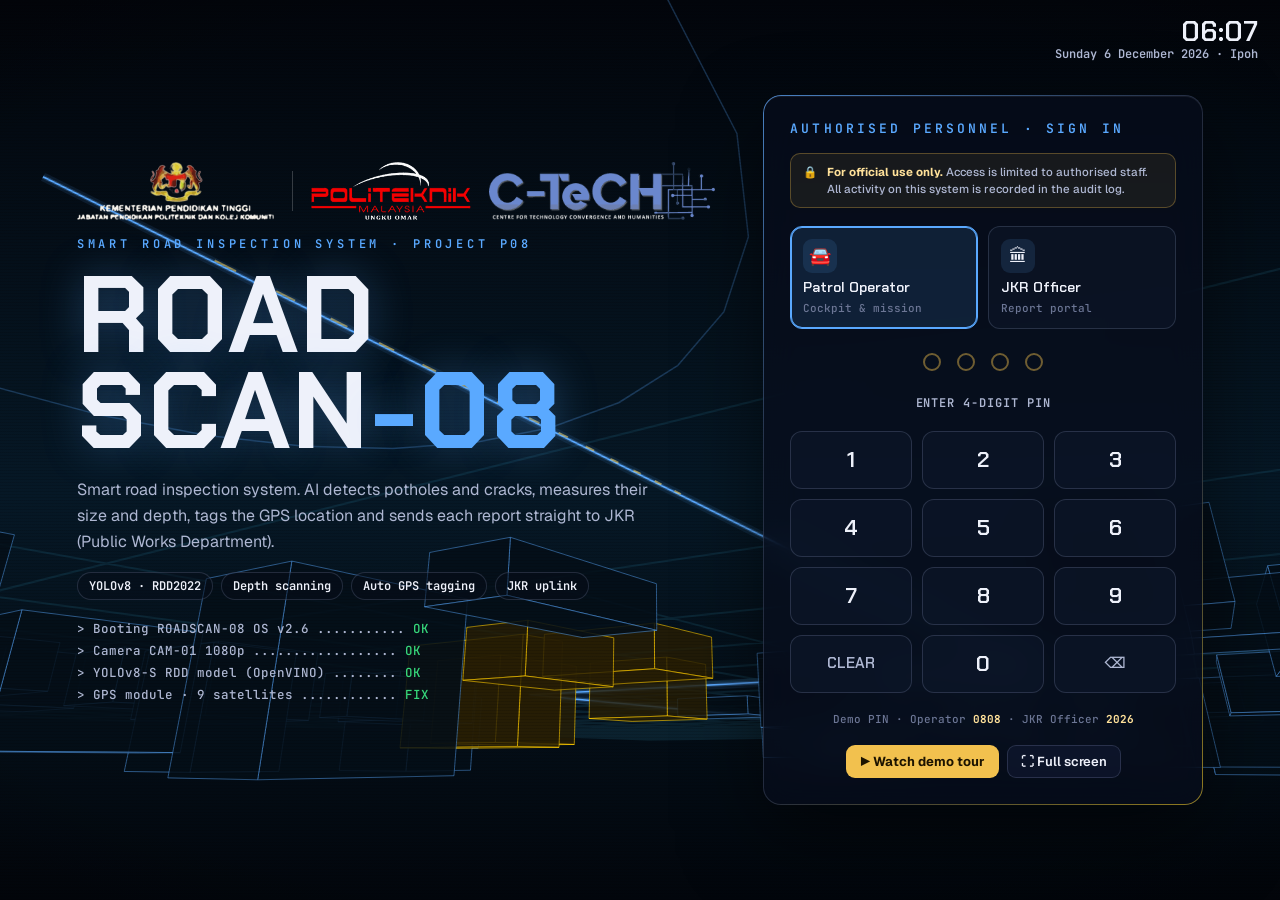
==== commit 4a435985: "ROADSCAN-08: critical alerts banner, notifications and AI risk briefing with rain forecast; lighter " ====
--- a/roadscan/index.html
+++ b/roadscan/index.html
@@ -393,7 +393,30 @@
 .gpsP{cursor:pointer;color:var(--cyan);font:500 11px/1.4 var(--mono);text-decoration:underline dotted;text-underline-offset:3px}
 .navBtn{display:flex;gap:6px;flex-wrap:wrap;margin-top:6px}
 .navBtn .btn{padding:7px 10px;font-size:12px}
+.banKrit{grid-column:1/-1;order:-2;appearance:none;display:flex;align-items:center;gap:12px;flex-wrap:wrap;width:100%;text-align:left;padding:12px 16px;border-radius:12px;border:1px solid rgba(255,59,78,.55);background:linear-gradient(90deg,rgba(255,59,78,.22),rgba(255,59,78,.06) 70%,transparent);color:var(--fg);cursor:pointer;font:500 13.5px/1.4 var(--body)}
+.banKrit .ik{font-size:20px;animation:kelip 1s steps(2) infinite}
+.banKrit b{font:700 14px/1.2 var(--display);letter-spacing:.04em;color:var(--fg)}
+.banKrit .cip{padding:4px 8px;border-radius:6px;background:rgba(3,6,14,.35);font:600 11.5px/1 var(--mono);white-space:nowrap}
+.banKrit .go{margin-left:auto;font:600 12px/1 var(--mono);color:var(--goldT)}
+.notif{display:grid;gap:7px;max-height:300px;overflow:auto}
+.nf{appearance:none;display:grid;grid-template-columns:auto minmax(0,1fr) auto;gap:10px;align-items:center;width:100%;padding:9px 10px;border-radius:10px;border:1px solid transparent;border-left:3px solid var(--dim);background:var(--kaca2);text-align:left;cursor:pointer}
+.nf:hover{border-color:var(--garisHi)}
+.nf .ik{font-size:17px}
+.nf span{min-width:0;font:500 11px/1.4 var(--mono);color:var(--muted)}
+.nf span b{display:block;font:600 13px/1.25 var(--display);color:var(--fg)}
+.nf i{width:8px;height:8px;border-radius:50%;background:var(--high);box-shadow:0 0 8px var(--high)}
+.nf.baca i{visibility:hidden}.nf.baca{opacity:.72}
+.aiMisi{display:grid;gap:10px}
+.aiR{display:grid;gap:6px;padding:11px 12px;border-radius:10px;background:var(--kaca2);border-left:3px solid var(--gold)}
+.aiR .t{display:flex;align-items:center;gap:8px;flex-wrap:wrap;font:600 13.5px/1.25 var(--display)}
+.aiR p{margin:0;font-size:12.5px;line-height:1.5;color:var(--muted)}
+.aiR p b{color:var(--fg)}
+.aiR .bt{display:flex;gap:6px;flex-wrap:wrap}
+.aiR .bt .btn{padding:6px 9px;font-size:11.5px}
+.aiRingkas{font-size:13px;line-height:1.5;color:var(--muted);margin:0}
+.aiRingkas b{color:var(--fg)}
 .lgBtns{display:flex;
+
 gap:8px;justify-content:center;flex-wrap:wrap}
 @media (max-width:760px){.ringkas{grid-template-columns:repeat(2,minmax(0,1fr))}}
 .penapis{display:flex;gap:6px;flex-wrap:wrap;align-items:center}
@@ -534,6 +557,7 @@
   <!-- PUSAT MISI -->
   <main class="hlm" id="hMisi" data-tajuk="Mission Centre">
     <div class="misi">
+      <button class="banKrit" id="banKrit" type="button" hidden></button>
       <div class="kolum">
         <section class="kaca br salam">
           <small id="salamKecil">Mission R-0811 · Night patrol</small>
@@ -557,9 +581,11 @@
           <button class="btn" type="button" data-pergi="kokpit">⤢ Open cockpit</button>
         </div>
         <div class="kaca br tgPentas lut" id="tgPentas"><canvas id="pipBesar"></canvas><span class="t3" id="tgT3">◇ LIVE · CAM-01 ◇</span></div>
+        <section class="kaca br"><div class="hd"><h2>🤖 AI analysis</h2><span class="r" id="cuacaR">weather…</span></div><div class="bd aiMisi" id="aiMisi"><div class="kosong">The AI briefing appears after the first detections.</div></div></section>
       </div>
       <div class="kolum">
         <section class="kaca br"><div class="hd"><h2 id="miniTajuk">3D Digital Twin</h2><span class="r">tap to swap</span></div><div class="bd"><div class="pip" id="miniPip" role="button" tabindex="0" aria-label="Swap main view"><canvas id="pip" width="480" height="270"></canvas><span class="lblL biru" id="miniLbl">◇ 3D</span><span class="tukar">⇄ SWAP</span></div></div></section>
+        <section class="kaca br"><div class="hd"><h2>Critical notifications</h2><span class="r"><button class="btn" id="notifBaca" type="button" style="padding:5px 9px;font-size:11px">Mark all read</button></span></div><div class="bd"><div class="notif" id="notif"><div class="kosong">No critical notifications.</div></div></div></section>
         <section class="kaca br"><div class="hd"><h2>Latest alerts</h2><span class="r" id="hAmaranN">0</span></div><div class="bd"><div class="amaran" id="hAmaran"><div class="kosong">Waiting for the first detection…</div></div></div></section>
         <div class="cepat">
           <button type="button" data-pergi="live"><span class="ik">🗺</span><b>Live map</b><small>Vehicle · defects · routes</small></button>
@@ -1132,6 +1158,7 @@
   $("#kLubang").textContent = A.filter(l => l.kod === "D40").length; $("#kRetak").textContent = A.filter(l => l.kod !== "D40").length; $("#kKrit").textContent = krit; $("#kKm").textContent = (A.length / Math.max(.1, S.s / 1000)).toFixed(1);
   // misi
   $("#hJum").textContent = A.length; $("#hKrit").textContent = krit; $("#hHantar").textContent = A.filter(l => l.hantar).length; $("#hIkj").textContent = ikj(); $("#hAmaranN").textContent = A.length;
+  paparNotif(); paparAIMisi();
   $("#hAmaran").innerHTML = A.length ? A.slice(0, 6).map(L => `<button type="button" data-id="${L.id}"><img alt="" src="${L.crop}"><div><b><span class="lencana kecil ${L.ukur.tahap}">${TAHAP[L.ukur.tahap]}</span>${L.jenis}</b><small>${saizTeks(L)} · ${L.masa.toLocaleTimeString("en-GB")}</small></div></button>`).join("") : `<div class="kosong">Waiting for the first detection…</div>`;
   // badge JKR
   const baru = A.filter(l => l.status === 1).length; $("#bdg").hidden = !baru; $("#bdg").textContent = baru > 99 ? "99+" : baru;
@@ -1894,6 +1921,75 @@
 $("#lmGps").onclick = () => gpsId != null ? hentiGPS() : mulaGPS();
 $("#tGps").addEventListener("change", e => { if (e.target.value === "peranti") mulaGPS(); else if (gpsId != null) hentiGPS(); });
 
+/* =================== NOTIFIKASI KRITIKAL & ANALISIS AI (Mission Centre) =================== */
+S.ack = new Set(); S.cuaca = null; S.jalan = {};
+async function ambilCuaca() {
+  const v = kedudukan(S.s);
+  try {
+    const r = await fetch(`https://api.open-meteo.com/v1/forecast?latitude=${v.lat.toFixed(3)}&longitude=${v.lon.toFixed(3)}&hourly=precipitation_probability,precipitation&forecast_days=2&timezone=auto`);
+    const d = await r.json(), t = d.hourly.time, pr = d.hourly.precipitation_probability, mm = d.hourly.precipitation, kini2 = Date.now();
+    let i = t.findIndex((s, k) => new Date(s).getTime() > kini2 - 3600e3 && pr[k] >= 50);
+    const depan = pr.filter((_, k) => { const tt = new Date(t[k]).getTime(); return tt > kini2 - 3600e3 && tt < kini2 + 24 * 3600e3; });
+    S.cuaca = i >= 0 ? { jam: new Date(t[i]), prob: pr[i], mm: mm[i], sumber: "Open-Meteo forecast" } : { jam: null, prob: depan.length ? Math.max(...depan) : 0, sumber: "Open-Meteo forecast" };
+  } catch (e) {
+    const j = new Date(); j.setMinutes(0, 0, 0); if (j.getHours() >= 15) { j.setDate(j.getDate() + 1); } j.setHours(15);
+    S.cuaca = { jam: j, prob: 75, mm: 6, sumber: "typical afternoon thunderstorm (simulated: live forecast works in the hosted version)" };
+  }
+  const c = S.cuaca; $("#cuacaR").textContent = c.jam ? `🌧 Rain ${c.jam.toLocaleTimeString("en-GB", { hour: "2-digit", minute: "2-digit" })} · ${c.prob}%` : `☀ No heavy rain forecast · max ${c.prob}%`;
+  kemasSemua();
+}
+function jamHujan() { const c = S.cuaca; if (!c || !c.jam) return null; return (c.jam.getTime() - Date.now()) / 3600e3; }
+function risiko(L) {
+  const f = ramalan(L), jh = jamHujan(), hujan = jh !== null && jh < 24;
+  let s = f.skor + (hujan && (L.kod === "D40" || L.kod === "D20") ? 12 : hujan ? 5 : 0) + (L.kod === "D40" && L.ukur.d > 50 ? 8 : 0);
+  return { f, s: Math.min(100, Math.round(s)), hujan, jh };
+}
+function namaJalan(L) {
+  if (S.jalan[L.id] !== undefined) return S.jalan[L.id];
+  S.jalan[L.id] = null;
+  setTimeout(async () => { try { const r = await fetch(`https://nominatim.openstreetmap.org/reverse?format=json&zoom=17&lat=${L.lat}&lon=${L.lon}`, { headers: { "Accept-Language": "en" } }); const d = await r.json(); const a = d.address || {}; S.jalan[L.id] = [a.road, a.suburb || a.village || a.town || a.city].filter(Boolean).join(", ") || ""; paparAIMisi(); } catch (e) { S.jalan[L.id] = ""; } }, 1200 * Object.values(S.jalan).filter(v => v === null).length);
+  return null;
+}
+function lokasiTeks(L) { const n = namaJalan(L); return n ? n : `${L.lat.toFixed(5)}, ${L.lon.toFixed(5)}`; }
+const fmtJam = d => d.toLocaleTimeString("en-GB", { hour: "2-digit", minute: "2-digit" });
+function paparAIMisi() {
+  const el = $("#aiMisi"); if (!el) return;
+  const buka = aktif().filter(L => L.status < 4); if (!buka.length) { el.innerHTML = '<div class="kosong">The AI briefing appears after the first detections.</div>'; return; }
+  const R = buka.map(L => [L, risiko(L)]).sort((a, b) => b[1].s - a[1].s), top = R.slice(0, 3), c = S.cuaca, jh = jamHujan();
+  const krit30 = R.filter(([, r]) => r.f.hariK !== null && r.f.hariK <= 30).length, tambah = R.reduce((a, [, r]) => a + r.f.k90 - r.f.k0, 0);
+  const ring = `<p class="aiRingkas"><b>${buka.length} open defects.</b> ${krit30} ${krit30 === 1 ? "is" : "are"} forecast to be critical within 30 days.${c && c.jam && jh < 24 ? ` <b>Rain expected at ${fmtJam(c.jam)} (${c.prob}%)</b>: water hides potholes from drivers and speeds up breakup.` : ""} Delaying all repairs 90 days adds about <b>${RM(tambah)}</b>.</p>`;
+  el.innerHTML = ring + top.map(([L, r], i) => {
+    const f = r.f, lub = L.kod === "D40", d7 = Math.round(f.dAt(7)), dTeks = lub ? `${L.ukur.d} mm deep, forecast ${d7} mm in 7 days` : `crack ${L.ukur.d} mm wide, forecast ${d7} mm in 7 days`;
+    const bahaya = lub ? (L.ukur.d >= 50 ? "High risk to motorcyclists and tyre damage for cars." : "Risk to motorcyclists, worse at night and in the wet.") : L.kod === "D20" ? "Surface is breaking up and may turn into potholes." : "Water can enter the crack and weaken the road base.";
+    const tindakan = L.ukur.tahap === "H" || r.s >= 70 ? "Place warning cones today and patch within 24 hours." : f.hariK !== null && f.hariK <= 30 ? `Repair before ${fmtT(new Date(kini().getTime() + f.hariK * 864e5))}.` : "Schedule with routine maintenance.";
+    return `<div class="aiR" style="border-left-color:${warnaSkor(r.s)}"><div class="t"><span class="lencana kecil ${L.ukur.tahap}">${TAHAP[L.ukur.tahap]}</span>${i + 1}. ${L.jenis} · ${lokasiTeks(L)}<span style="margin-left:auto;font:700 12px/1 var(--mono);color:${warnaSkor(r.s)}">risk ${r.s}</span></div>
+      <p>${dTeks}${f.hariK !== null && f.hariK > 0 ? `; becomes critical in <b>~${f.hariK} days</b>` : f.hariK === 0 ? "; <b>already critical</b>" : ""}.${r.hujan ? ` <b>Rain at ${fmtJam(c.jam)}</b> will fill it with water and hide it from drivers.` : ""} ${bahaya} <b>${tindakan}</b></p>
+      <div class="bt"><button class="btn" type="button" data-id="${L.id}">Open report</button><button class="btn" type="button" data-peta="${L.id}">📍 Map</button><a class="btn" href="${navURL(L)}" target="_blank" rel="noopener">🧭 Navigate</a></div></div>`;
+  }).join("") + `<p class="nota" style="margin:0">AI analysis combines defect size, growth trend, severity and the ${c ? c.sumber : "weather forecast"}. Simulated data.</p>`;
+}
+function senaraiNotif() {
+  const N = [];
+  aktif().filter(L => L.status < 4).forEach(L => {
+    const f = ramalan(L), t = trend(L);
+    if (L.ukur.tahap === "H") N.push({ k: L.id + ":H", L, ik: "🚨", w: "var(--high)", t: `Critical ${L.jenis.toLowerCase()}`, s: `${L.id} · act within 24 h` });
+    else if (f.hariK !== null && f.hariK <= 14) N.push({ k: L.id + ":F", L, ik: "📈", w: "var(--med)", t: `Forecast critical in ~${f.hariK} days`, s: `${L.jenis} · ${L.id}` });
+    if (lewat(L)) N.push({ k: L.id + ":OD" + fmtT(L.due), L, ik: "⏰", w: "var(--high)", t: "Work order overdue", s: `${L.id} · due ${fmtT(L.due)} · ${L.kontraktor.split(" · ")[0]}` });
+    if (t && t.naik) N.push({ k: L.id + ":UP" + L.sejarah.length, L, ik: "⇪", w: "var(--med)", t: `Escalated to ${TAHAP[L.ukur.tahap]}`, s: `${L.jenis} · +${t.dd} mm since last scan` });
+  });
+  const pr = { "🚨": 0, "⏰": 1, "⇪": 2, "📈": 3 }; return N.sort((a, b) => pr[a.ik] - pr[b.ik]);
+}
+function paparNotif() {
+  const el = $("#notif"); if (!el) return; const N = senaraiNotif(), belum = N.filter(n => !S.ack.has(n.k));
+  el.innerHTML = N.length ? N.slice(0, 12).map(n => `<button class="nf${S.ack.has(n.k) ? " baca" : ""}" type="button" data-nf="${n.k}" data-id="${n.L.id}" style="border-left-color:${n.w}"><span class="ik">${n.ik}</span><span><b>${n.t}</b>${n.s} · <span class="gpsP" data-peta="${n.L.id}">📍 map</span></span><i></i></button>`).join("") : '<div class="kosong">No critical notifications. All clear.</div>';
+  const krit = N.filter(n => n.ik === "🚨").length, od = N.filter(n => n.ik === "⏰").length, fc = N.filter(n => n.ik === "📈").length, c = S.cuaca, jh = jamHujan(), b = $("#banKrit");
+  b.hidden = !(krit || od);
+  if (!b.hidden) b.innerHTML = `<span class="ik">🚨</span><b>${krit ? `${krit} CRITICAL DEFECT${krit > 1 ? "S" : ""} NEED ACTION TODAY` : `${od} OVERDUE WORK ORDER${od > 1 ? "S" : ""}`}</b>${od && krit ? `<span class="cip">⏰ ${od} overdue</span>` : ""}${fc ? `<span class="cip">📈 ${fc} turning critical soon</span>` : ""}${c && c.jam && jh < 24 ? `<span class="cip">🌧 rain ${fmtJam(c.jam)} · ${c.prob}%</span>` : ""}${belum.length ? `<span class="cip">${belum.length} unread</span>` : ""}<span class="go">Open in JKR portal →</span>`;
+}
+$("#banKrit").onclick = () => { pergi("portal"); S.tapis = "H"; $$("#penapis [data-f]").forEach(x => x.classList.toggle("on", x.dataset.f === "H")); paparPortal(); };
+$("#notif").addEventListener("click", e => { const b = e.target.closest("[data-nf]"); if (b) { S.ack.add(b.dataset.nf); setTimeout(paparNotif, 0); } });
+$("#notifBaca").onclick = () => { senaraiNotif().forEach(n => S.ack.add(n.k)); paparNotif(); audit("Critical notifications marked as read"); };
+setInterval(() => { if (S.masuk) ambilCuaca(); }, 30 * 60e3);
+
 /* =================== GELUNG UTAMA =================== */
 let tAkhir = performance.now(), bingkai = 0;
 const pipC = $("#pip").getContext("2d"), besar = $("#pipBesar"), bgC = besar.getContext("2d"); besar.width = W; besar.height = H;
@@ -2005,6 +2101,7 @@
 $("#pad").onclick = e => { const b = e.target.closest("button"); if (b) tekan(b.dataset.k || b.textContent); };
 addEventListener("keydown", e => { if ($("#login").hidden || $("#login").classList.contains("keluar")) return; if (/^\d$/.test(e.key)) tekan(e.key); else if (e.key === "Backspace") tekan("b"); else if (e.key === "Escape") tekan("c"); });
 function masukApp() {
+  setTimeout(ambilCuaca, 1500);
   setTimeout(() => audit("Signed in"), 0); aktifAkhir = Date.now();
   $("#login").classList.add("keluar"); $("#lgJam").hidden = true;
   setTimeout(() => { $("#login").hidden = true; $("#login").classList.remove("keluar"); }, 900);
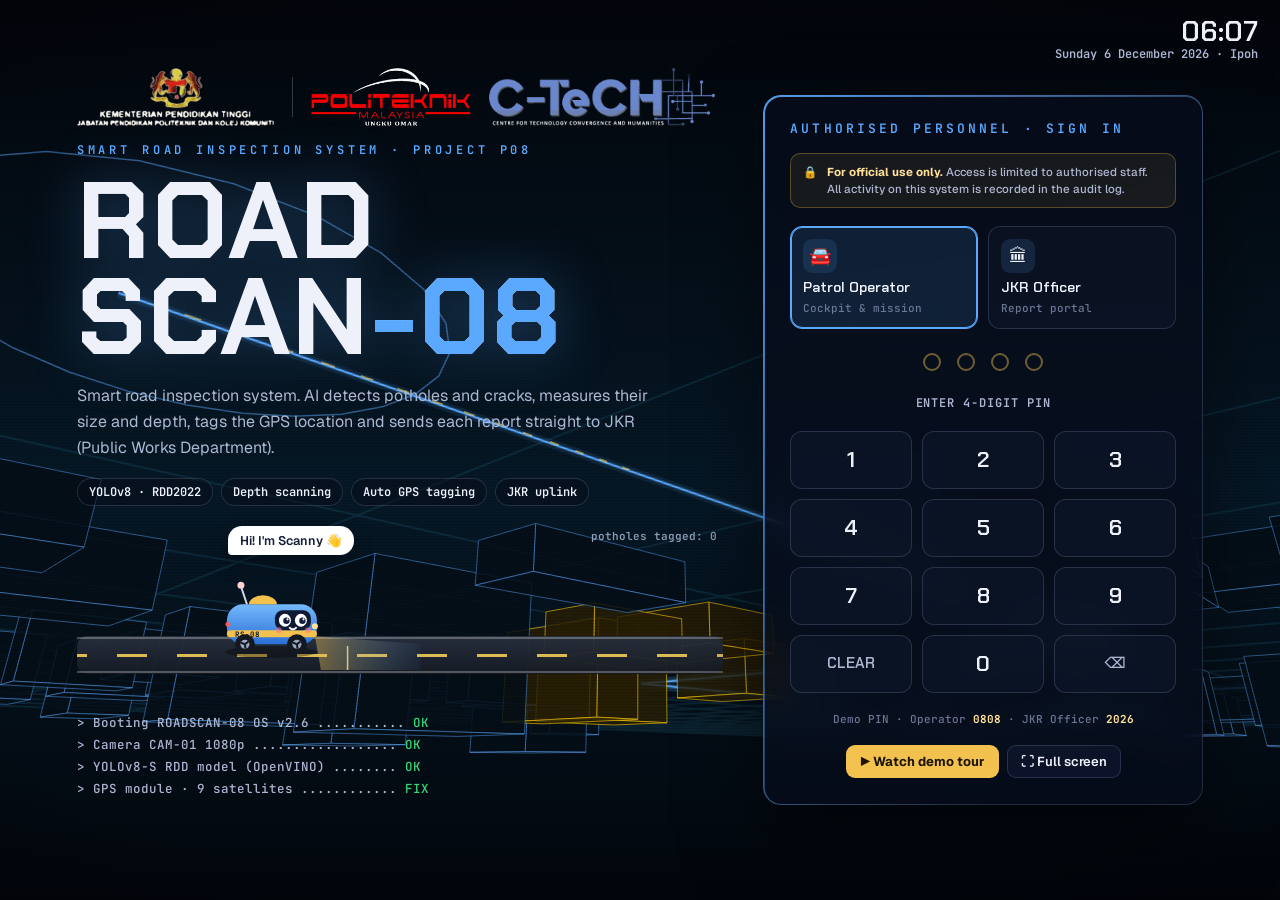
==== commit 6d71d71c: "ROADSCAN-08: animated login with Scanny mascot, access-granted transition, staggered dashboard entra" ====
--- a/roadscan/index.html
+++ b/roadscan/index.html
@@ -59,7 +59,48 @@
 .lgAmaran{display:flex;gap:10px;align-items:flex-start;padding:10px 12px;border-radius:10px;background:rgba(242,193,78,.08);border:1px solid rgba(242,193,78,.3);font:500 11.5px/1.45 var(--body);color:var(--muted)}
 .lgAmaran b{color:var(--goldT)}
 .lgKiri .tag{font:600 12px/1 var(--mono);letter-spacing:.32em;color:var(--cyan);text-transform:uppercase}
-.lgKiri h1{margin:0;font:700 clamp(46px,8.5vw,112px)/.88 var(--display);letter-spacing:.02em;text-shadow:0 0 40px rgba(90,169,255,.35)}
+.lgKiri h1{margin:0;font:700 clamp(46px,8.5vw,112px)/.88 var(--display);letter-spacing:.02em;background:linear-gradient(100deg,var(--fg) 0 40%,#FFE19A 48%,#fff 50%,#FFE19A 52%,var(--fg) 60% 100%);background-size:300% 100%;-webkit-background-clip:text;background-clip:text;-webkit-text-fill-color:transparent;animation:kilatTajuk 5s ease-in-out infinite,naikMasuk .9s cubic-bezier(.2,.8,.2,1) both;filter:drop-shadow(0 0 28px rgba(90,169,255,.35))}
+.lgKiri h1 span{-webkit-text-fill-color:var(--cyan)}
+@keyframes kilatTajuk{0%,30%{background-position:100% 0}70%,100%{background-position:0 0}}
+@keyframes naikMasuk{from{opacity:0;transform:translateY(24px);filter:blur(8px)}}
+.lgLogo{animation:naikMasuk .8s .1s cubic-bezier(.2,.8,.2,1) both}
+.lgKiri .tag{animation:naikMasuk .8s .25s both}
+.lgKiri p,.ciri{animation:naikMasuk .8s .45s both}
+.lgKad{animation:kadMasuk 1s .3s cubic-bezier(.2,.8,.2,1) both}
+@keyframes kadMasuk{from{opacity:0;transform:translateX(40px) scale(.96);filter:blur(10px)}}
+.maskot{position:relative;animation:naikMasuk .8s .6s both}
+#lgMaskot{width:100%;height:170px;display:block}
+.gelembung{position:absolute;left:var(--gx,30%);top:2px;transform:translateX(-50%);padding:7px 12px;border-radius:14px 14px 14px 4px;background:#fff;color:#14203a;font:600 12.5px/1.2 var(--body);white-space:nowrap;box-shadow:0 8px 20px rgba(0,0,0,.3);transition:left .2s linear;animation:gelembungMasuk .4s cubic-bezier(.3,1.6,.5,1)}
+.gelembung.tukar{animation:gelembungMasuk .4s cubic-bezier(.3,1.6,.5,1)}
+@keyframes gelembungMasuk{from{transform:translateX(-50%) scale(.4);opacity:0}}
+.ciri span{transition:transform .2s,border-color .2s}.ciri span:hover{transform:translateY(-2px);border-color:var(--garisHi)}
+.pad button{transition:transform .08s,background .15s,box-shadow .2s}
+.pad button:hover{box-shadow:0 0 0 1px var(--garisHi),0 6px 18px rgba(0,0,0,.25)}
+.warp{position:fixed;inset:0;z-index:26;pointer-events:none;display:grid;place-items:center;overflow:hidden}
+.warp i{position:absolute;left:50%;top:50%;width:60px;height:60px;margin:-30px 0 0 -30px;border-radius:50%;border:3px solid #F2C14E;box-shadow:0 0 30px rgba(242,193,78,.6);animation:cincin 1.2s cubic-bezier(.2,.7,.2,1) forwards}
+.warp i:nth-child(2){border-color:#5AA9FF;box-shadow:0 0 30px rgba(90,169,255,.6);animation-delay:.12s}
+.warp i:nth-child(3){animation-delay:.24s}
+.warp b{position:relative;font:700 clamp(26px,5vw,54px)/1 var(--display);letter-spacing:.18em;color:#FFE19A;text-shadow:0 0 30px rgba(242,193,78,.8);animation:capLulus 1.5s cubic-bezier(.2,.8,.2,1) forwards}
+.warp::before{content:"";position:absolute;inset:0;background:radial-gradient(circle at 50% 50%,rgba(242,193,78,.25),transparent 60%);animation:pudar 1.6s forwards}
+@keyframes cincin{to{transform:scale(40);opacity:0}}
+@keyframes capLulus{0%{transform:scale(.6);opacity:0;letter-spacing:.6em}25%{transform:scale(1);opacity:1;letter-spacing:.18em}75%{opacity:1}100%{opacity:0;transform:scale(1.08)}}
+@keyframes pudar{to{opacity:0}}
+#app.masukApp .kaca{animation:panelMasuk .7s cubic-bezier(.2,.8,.2,1) both}
+@keyframes panelMasuk{from{opacity:0;transform:translateY(22px) scale(.98);filter:blur(6px)}}
+.kaca.br{transition:border-color .25s,box-shadow .25s,transform .25s}
+.kaca.br:hover{border-color:rgba(242,193,78,.35);box-shadow:0 22px 56px rgba(0,0,0,.4),0 0 0 1px rgba(242,193,78,.12)}
+.btn.utama,.btn.emas{position:relative;overflow:hidden;isolation:isolate}
+.btn.utama::after,.btn.emas::after{content:"";position:absolute;inset:0;z-index:-1;background:linear-gradient(110deg,transparent 35%,rgba(255,255,255,.55) 50%,transparent 65%);transform:translateX(-130%);animation:kilau 4s ease-in-out infinite;pointer-events:none}
+@keyframes aliran{to{background-position:300% 300%}}
+@keyframes kilau{0%,60%{transform:translateX(-130%)}100%{transform:translateX(130%)}}
+.btn{transition:transform .12s,border-color .2s,background .2s}
+.btn:active{transform:scale(.97)}
+.liveScan{position:fixed;left:0;right:0;top:0;height:3px;z-index:1;pointer-events:none;background:linear-gradient(90deg,transparent,rgba(242,193,78,.8),rgba(90,169,255,.9),transparent);box-shadow:0 0 18px rgba(90,169,255,.7);opacity:0;animation:imbasLive 5s linear infinite}
+body.liveBg .liveScan{opacity:.75}
+@keyframes imbasLive{from{transform:translateY(0)}to{transform:translateY(100vh)}}
+.kpi b{text-shadow:0 0 22px currentColor}
+.nav svg{transition:transform .2s}.nav:hover svg{transform:translateY(-2px)}
+.nav[aria-current="page"] svg{filter:drop-shadow(0 0 6px rgba(242,193,78,.7))}
 .lgKiri h1 span{color:var(--cyan)}
 .lgKiri p{margin:0;max-width:52ch;color:var(--muted);font-size:16px;line-height:1.6}
 .boot{font:500 12.5px/1.75 var(--mono);color:var(--muted);min-height:120px;white-space:pre-wrap}
@@ -67,7 +108,7 @@
 .ciri{display:flex;flex-wrap:wrap;gap:8px}
 .ciri span{padding:7px 11px;border:1px solid var(--garis);border-radius:99px;font:600 12px/1 var(--mono);color:var(--fg);background:rgba(7,13,24,.5)}
 .lgKad{position:relative;padding:26px;border-radius:18px;background:var(--kaca);border:1px solid var(--garis);backdrop-filter:blur(16px);-webkit-backdrop-filter:blur(16px);box-shadow:0 30px 80px rgba(0,0,0,.5),inset 0 1px 0 rgba(255,255,255,.06);display:grid;gap:18px}
-.lgKad::before{content:"";position:absolute;inset:-1px;border-radius:18px;padding:1px;background:linear-gradient(140deg,rgba(90,169,255,.7),transparent 35%,transparent 65%,rgba(255,204,0,.5));-webkit-mask:linear-gradient(#000 0 0) content-box,linear-gradient(#000 0 0);-webkit-mask-composite:xor;mask-composite:exclude;pointer-events:none}
+.lgKad::before{content:"";position:absolute;inset:-1px;border-radius:18px;padding:1.5px;background:linear-gradient(120deg,rgba(90,169,255,.9),transparent 25%,transparent 45%,rgba(255,204,0,.8) 55%,transparent 65%,transparent 85%,rgba(90,169,255,.9));background-size:300% 300%;animation:aliran 6s linear infinite;-webkit-mask:linear-gradient(#000 0 0) content-box,linear-gradient(#000 0 0);-webkit-mask-composite:xor;mask-composite:exclude;pointer-events:none}
 .lgKad h2{margin:0;font:600 13px/1 var(--mono);letter-spacing:.24em;text-transform:uppercase;color:var(--cyan)}
 .peranan{display:grid;grid-template-columns:1fr 1fr;gap:10px}
 .peranan button{appearance:none;display:grid;gap:6px;justify-items:start;text-align:left;padding:12px;border-radius:12px;border:1px solid var(--garis);background:rgba(14,24,40,.6);cursor:pointer}
@@ -487,7 +528,7 @@
 </style>
 </head>
 <body>
-<canvas id="bg3d"></canvas><canvas id="bgLive"></canvas>
+<canvas id="bg3d"></canvas><canvas id="bgLive"></canvas><div class="liveScan" aria-hidden="true"></div>
 <div class="vignet"></div>
 
 <!-- ================= LOGIN ================= -->
@@ -498,6 +539,7 @@
     <h1>ROAD<br>SCAN<span>-08</span></h1>
     <p>Smart road inspection system. AI detects potholes and cracks, measures their size and depth, tags the GPS location and sends each report straight to JKR (Public Works Department).</p>
     <div class="ciri"><span>YOLOv8 · RDD2022</span><span>Depth scanning</span><span>Auto GPS tagging</span><span>JKR uplink</span></div>
+    <div class="maskot"><canvas id="lgMaskot" aria-label="Scanny, the ROADSCAN mascot, driving and tagging potholes"></canvas><div class="gelembung" id="gelembung">Hi! I'm Scanny 👋</div></div>
     <div class="boot" id="boot"></div>
   </div>
   <div class="lgKad">
@@ -1990,6 +2032,89 @@
 $("#notifBaca").onclick = () => { senaraiNotif().forEach(n => S.ack.add(n.k)); paparNotif(); audit("Critical notifications marked as read"); };
 setInterval(() => { if (S.masuk) ambilCuaca(); }, 30 * 60e3);
 
+/* =================== MASKOT "SCANNY" (login) =================== */
+const MS = { fasa: "jalan", t0: 0, x: 0, lubang: [], pop: [], tengok: 0, ping: 0, jarak: 0, akan: 1.2, w: 0, h: 170, ctx: null, kira: 0 };
+function saizMaskot() { const c = $("#lgMaskot"); if (!c) return; const r = c.getBoundingClientRect(); if (!r.width) return; const d = Math.min(devicePixelRatio || 1, 2); MS.w = r.width; c.width = Math.round(r.width * d); c.height = Math.round(MS.h * d); MS.ctx = c.getContext("2d"); MS.ctx.setTransform(d, 0, 0, d, 0, 0); }
+addEventListener("resize", saizMaskot);
+const KATA = ["Hi! I'm Scanny 👋", "I scan roads for potholes 🔍", "Every find gets a GPS pin 📍", "Reports go straight to JKR 🏛", "Enter your PIN to start 🔐"];
+let kataI = 0, kataT = 0;
+function cakapMaskot(t) { const g = $("#gelembung"); if (!g) return; g.textContent = t; g.classList.remove("tukar"); void g.offsetWidth; g.classList.add("tukar"); kataT = performance.now(); }
+function kiraNaik(el) { if (!el) return; const ke = parseInt(el.textContent) || 0, t0 = performance.now(); (function f() { const k = Math.min(1, (performance.now() - t0) / 1100), e = 1 - Math.pow(1 - k, 3); el.textContent = Math.round(ke * e); if (k < 1) requestAnimationFrame(f); else el.textContent = ke; })(); }
+function lukisMaskot(dt, now) {
+  const x = MS.ctx; if (!x || !MS.w) { saizMaskot(); return; } const w = MS.w, h = MS.h, rY = 128;
+  x.clearRect(0, 0, w, h);
+  if (now - kataT > 3600 && MS.fasa === "jalan" && !LG.pin.length) { kataI = (kataI + 1) % KATA.length; cakapMaskot(KATA[kataI]); }
+  const lulus = MS.fasa === "lulus", gagal = MS.fasa === "gagal" && now - MS.t0 < 900;
+  if (MS.fasa === "gagal" && !gagal) MS.fasa = "jalan";
+  const laju = lulus ? 260 + (now - MS.t0) * .9 : 120; MS.jarak += laju * dt;
+  // jalan
+  const g1 = x.createLinearGradient(0, rY - 16, 0, rY + 22); g1.addColorStop(0, "rgba(40,48,62,.95)"); g1.addColorStop(1, "rgba(22,27,36,.95)");
+  x.fillStyle = g1; x.beginPath(); x.roundRect ? x.roundRect(0, rY - 16, w, 38, 10) : x.rect(0, rY - 16, w, 38); x.fill();
+  x.fillStyle = "rgba(255,214,90,.85)"; for (let d = -(MS.jarak % 60); d < w; d += 60) x.fillRect(d, rY + 2, 30, 3);
+  x.strokeStyle = "rgba(255,255,255,.35)"; x.lineWidth = 1.5; x.beginPath(); x.moveTo(0, rY - 14); x.lineTo(w, rY - 14); x.moveTo(0, rY + 20); x.lineTo(w, rY + 20); x.stroke();
+  // kedudukan kereta
+  const cxBase = Math.max(110, w * .3); let cx = cxBase;
+  if (lulus) cx = cxBase + Math.pow((now - MS.t0) / 1000, 2) * 900; if (gagal) cx += Math.sin((now - MS.t0) / 28) * 6;
+  const bob = Math.sin(now / 90) * 1.3, cy = rY - 30 + bob;
+  $("#gelembung") && $("#gelembung").style.setProperty("--gx", Math.min(w - 90, Math.max(90, cx + 20)) + "px");
+  // lubang
+  MS.akan -= dt; if (MS.akan <= 0 && !lulus) { MS.lubang.push({ x: w + 40, r: 10 + Math.random() * 10, jumpa: false }); MS.akan = 1.4 + Math.random() * 1.8; }
+  MS.lubang.forEach(L => { L.x -= laju * dt; });
+  MS.lubang = MS.lubang.filter(L => L.x > -60);
+  const bA = cx + 50, bB = cx + 150;
+  MS.lubang.forEach(L => {
+    x.fillStyle = "#07090c"; x.beginPath(); x.ellipse(L.x, rY + 6, L.r, L.r * .32, 0, 0, 7); x.fill(); x.strokeStyle = "rgba(160,160,150,.4)"; x.lineWidth = 1.2; x.stroke();
+    if (!L.jumpa && L.x > bA && L.x < bB) { L.jumpa = true; MS.kira++; MS.pop.push({ L, t: now }); bip(1500, 50, .02); }
+    if (L.jumpa) { x.strokeStyle = "#FFA21F"; x.lineWidth = 2; x.beginPath(); x.ellipse(L.x, rY + 6, L.r + 4, L.r * .32 + 3, 0, 0, 7); x.stroke(); }
+  });
+  // pin GPS melompat
+  MS.pop = MS.pop.filter(p => p.L.x > -40);
+  MS.pop.forEach(p => {
+    const k = Math.min(1, (now - p.t) / 450), s = k < 1 ? 1 + Math.sin(k * Math.PI) * .45 : 1, px2 = p.L.x, py = rY - 8 - 26 * Math.min(1, k * 1.4);
+    x.save(); x.translate(px2, py); x.scale(s, s); x.fillStyle = "#FF5A5F"; x.strokeStyle = "#fff"; x.lineWidth = 1.6; x.beginPath(); x.moveTo(0, 12); x.bezierCurveTo(-10, -1, -9, -14, 0, -14); x.bezierCurveTo(9, -14, 10, -1, 0, 12); x.fill(); x.stroke(); x.fillStyle = "#fff"; x.beginPath(); x.arc(0, -5, 3.5, 0, 7); x.fill(); x.restore();
+    const ft = (now - p.t) / 1000; if (ft < 1.2) { x.globalAlpha = 1 - ft / 1.2; x.fillStyle = "#36D67A"; x.font = "700 12px 'JetBrains Mono',monospace"; x.fillText("+1 report", px2 + 10, py - 18 - ft * 20); x.globalAlpha = 1; }
+  });
+  // sinar imbasan
+  if (!lulus) { const sg = x.createLinearGradient(cx + 40, 0, bB, 0); sg.addColorStop(0, "rgba(242,193,78,.45)"); sg.addColorStop(1, "rgba(90,169,255,.04)"); x.fillStyle = sg; x.beginPath(); x.moveTo(cx + 44, cy + 14); x.lineTo(bB, rY - 8); x.lineTo(bB, rY + 18); x.lineTo(bA, rY + 18); x.closePath(); x.fill();
+    const sl = bA + ((now / 6) % (bB - bA)); x.strokeStyle = "rgba(255,226,154,.8)"; x.lineWidth = 1.5; x.beginPath(); x.moveTo(sl, rY - 6); x.lineTo(sl, rY + 18); x.stroke(); }
+  // garis laju
+  if (lulus) { x.strokeStyle = "rgba(255,255,255,.5)"; x.lineWidth = 2; for (let i = 0; i < 7; i++) { const yy = cy - 10 + i * 7, ll = 30 + (i * 37 % 50); x.beginPath(); x.moveTo(cx - 60 - ll - (i * 13 % 30), yy); x.lineTo(cx - 55, yy); x.stroke(); } }
+  // kereta
+  x.save(); x.translate(cx, cy);
+  x.fillStyle = "rgba(0,0,0,.35)"; x.beginPath(); x.ellipse(0, 30 - bob, 46, 6, 0, 0, 7); x.fill();
+  const gb = x.createLinearGradient(0, -22, 0, 22); gb.addColorStop(0, "#7cc0ff"); gb.addColorStop(1, "#2a6fd6");
+  x.fillStyle = gb; x.beginPath(); x.roundRect ? x.roundRect(-44, -18, 90, 40, 16) : x.rect(-44, -18, 90, 40); x.fill();
+  x.fillStyle = "#F2C14E"; x.beginPath(); x.roundRect ? x.roundRect(-44, 8, 90, 7, 3) : x.rect(-44, 8, 90, 7); x.fill();
+  // kubah sensor & antena
+  x.fillStyle = "#F2C14E"; x.beginPath(); x.ellipse(-8, -18, 14, 9, 0, Math.PI, 0); x.fill();
+  x.strokeStyle = "#cfd8e8"; x.lineWidth = 2; x.beginPath(); x.moveTo(-24, -18); x.lineTo(-30, -36); x.stroke();
+  const pk = (now - MS.ping) / 600; x.fillStyle = Math.sin(now / 200) > 0 ? "#FF5A5F" : "#ffd0d2"; x.beginPath(); x.arc(-30, -37, 3.5, 0, 7); x.fill();
+  if (pk < 1) { x.strokeStyle = `rgba(90,169,255,${1 - pk})`; x.lineWidth = 2; x.beginPath(); x.arc(-30, -37, 4 + pk * 22, 0, 7); x.stroke(); }
+  // cermin depan dengan mata
+  x.fillStyle = "#0e1a33"; x.beginPath(); x.roundRect ? x.roundRect(4, -12, 36, 20, 8) : x.rect(4, -12, 36, 20); x.fill();
+  const kelip = (now % 3400) < 130, gembira = lulus, sedih = gagal, tg = MS.tengok; MS.tengok = Math.max(0, MS.tengok - dt * .8);
+  [[14, -2], [30, -2]].forEach(([ex, ey]) => {
+    if (gembira) { x.strokeStyle = "#fff"; x.lineWidth = 2.6; x.beginPath(); x.arc(ex, ey + 2, 5, Math.PI * 1.1, Math.PI * 1.9); x.stroke(); return; }
+    if (sedih) { x.strokeStyle = "#ff8a95"; x.lineWidth = 2.4; x.beginPath(); x.moveTo(ex - 4, ey - 3); x.lineTo(ex + 4, ey + 3); x.moveTo(ex + 4, ey - 3); x.lineTo(ex - 4, ey + 3); x.stroke(); return; }
+    if (kelip) { x.strokeStyle = "#fff"; x.lineWidth = 2.4; x.beginPath(); x.moveTo(ex - 5, ey); x.lineTo(ex + 5, ey); x.stroke(); return; }
+    x.fillStyle = "#fff"; x.beginPath(); x.ellipse(ex, ey, 6, 6.5, 0, 0, 7); x.fill();
+    x.fillStyle = "#14203a"; x.beginPath(); x.arc(ex + 1.5 + tg * 1.5, ey + .5 - tg * 2.5, 3.2, 0, 7); x.fill();
+    x.fillStyle = "#fff"; x.beginPath(); x.arc(ex + 2.6 + tg * 1.5, ey - 1 - tg * 2.5, 1.1, 0, 7); x.fill();
+  });
+  // pipi & senyum
+  x.fillStyle = "rgba(255,120,140,.55)"; x.beginPath(); x.arc(8, 8, 3, 0, 7); x.arc(37, 8, 3, 0, 7); x.fill();
+  x.strokeStyle = sedih ? "#ff8a95" : "#fff"; x.lineWidth = 2; x.beginPath(); sedih ? x.arc(22, 9, 4, Math.PI * 1.15, Math.PI * 1.85) : x.arc(22, 3, 4, Math.PI * .15, Math.PI * .85); x.stroke();
+  // lampu
+  x.fillStyle = "#FFE19A"; x.beginPath(); x.arc(44, 4, 3, 0, 7); x.fill();
+  x.fillStyle = "rgba(255,90,95,.9)"; x.beginPath(); x.arc(-43, 2, 2.5, 0, 7); x.fill();
+  // tayar
+  [[-26, 22], [26, 22]].forEach(([wx, wy]) => { x.fillStyle = "#141820"; x.beginPath(); x.arc(wx, wy, 10, 0, 7); x.fill(); x.fillStyle = "#9aa6bd"; x.beginPath(); x.arc(wx, wy, 4.5, 0, 7); x.fill(); const a = MS.jarak / 10; x.strokeStyle = "#141820"; x.lineWidth = 2; x.beginPath(); for (let k = 0; k < 3; k++) { const aa = a + k * 2.09; x.moveTo(wx, wy); x.lineTo(wx + Math.cos(aa) * 4.5, wy + Math.sin(aa) * 4.5); } x.stroke(); });
+  x.font = "700 7.5px 'JetBrains Mono',monospace"; x.fillStyle = "#0e1a33"; x.fillText("RS-08", -36, 14.5);
+  x.restore();
+  // kiraan
+  x.font = "600 11px 'JetBrains Mono',monospace"; x.fillStyle = "rgba(190,200,225,.75)"; x.textAlign = "right"; x.fillText(`potholes tagged: ${MS.kira}`, w - 6, 16); x.textAlign = "left";
+}
+
 /* =================== GELUNG UTAMA =================== */
 let tAkhir = performance.now(), bingkai = 0;
 const pipC = $("#pip").getContext("2d"), besar = $("#pipBesar"), bgC = besar.getContext("2d"); besar.width = W; besar.height = H;
@@ -2006,6 +2131,7 @@
 function gelung(now) {
   const dt = Math.min(.1, (now - tAkhir) / 1000); tAkhir = now; bingkai++;
   // latar 3D
+  if (!$("#login").hidden) lukisMaskot(dt, now);
   if (S.set.bg && (!TELEFON || bingkai % 2 === 0)) lukis3D(TELEFON ? dt * 2 : dt, now);
   // kamera simulasi berjalan di latar belakang selepas log masuk
   if (S.masuk) {
@@ -2083,15 +2209,18 @@
 function tekan(k) {
   if (performance.now() < LG.kunciHingga) return; ac();
   if (k === "b") LG.pin = LG.pin.slice(0, -1); else if (k === "c") LG.pin = ""; else if (LG.pin.length < 4) LG.pin += k;
-  bip(900 + LG.pin.length * 120, 45, .04); titikPin(); $("#lgStatus").className = "lgStatus"; $("#lgStatus").textContent = LG.pin.length ? "•".repeat(LG.pin.length) + " · " + (4 - LG.pin.length) + " to go" : "ENTER 4-DIGIT PIN";
+  bip(900 + LG.pin.length * 120, 45, .04); titikPin(); MS.tengok = 1; MS.ping = performance.now(); if (LG.pin.length === 1) cakapMaskot("I'm watching… 👀"); $("#lgStatus").className = "lgStatus"; $("#lgStatus").textContent = LG.pin.length ? "•".repeat(LG.pin.length) + " · " + (4 - LG.pin.length) + " to go" : "ENTER 4-DIGIT PIN";
   if (LG.pin.length === 4) setTimeout(sahkan, 180);
 }
 function sahkan() {
   if (LG.pin === PIN[S.peranan]) {
     titikPin("betul"); $("#lgStatus").className = "lgStatus ok"; $("#lgStatus").textContent = "✓ ACCESS GRANTED · " + NAMA[S.peranan].toUpperCase();
     [660, 880, 1320].forEach((f, i) => setTimeout(() => bip(f, 140, .06), i * 110));
-    setTimeout(masukApp, 900);
+    MS.fasa = "lulus"; MS.t0 = performance.now(); cakapMaskot("Let's roll! 🚀");
+    setTimeout(() => { const w = document.createElement("div"); w.className = "warp"; w.innerHTML = "<i></i><i></i><i></i><b>ACCESS GRANTED</b>"; document.body.append(w); setTimeout(() => w.remove(), 1800); }, 350);
+    setTimeout(masukApp, 1100);
   } else {
+    MS.fasa = "gagal"; MS.t0 = performance.now(); cakapMaskot(["Oops, wrong PIN!", "Hmm, try again 🤔", "That's not it 😅"][LG.salah % 3]);
     LG.salah++; titikPin("salah"); bip(180, 300, .1, "sawtooth"); $("#lgStatus").className = "lgStatus err";
     if (LG.salah >= 3) { LG.kunciHingga = performance.now() + 10000; LG.salah = 0; const t = setInterval(() => { const s = Math.ceil((LG.kunciHingga - performance.now()) / 1000); if (s <= 0) { clearInterval(t); $("#lgStatus").className = "lgStatus"; $("#lgStatus").textContent = "ENTER 4-DIGIT PIN"; } else $("#lgStatus").textContent = `⛔ LOCKED · try again in ${s} s`; }, 250); }
     else $("#lgStatus").textContent = `✕ WRONG PIN · ${3 - LG.salah} attempts left`;
@@ -2109,11 +2238,14 @@
   $("#cUser").textContent = "◉ " + NAMA[S.peranan] + " · 🔒";
   const j = new Date().getHours(); $("#salam").textContent = (j < 12 ? "Good morning" : j < 18 ? "Good afternoon" : "Good evening") + ", " + (S.peranan === "op" ? "Operator" : "Officer");
   pergi(S.peranan === "jkr" ? "portal" : "misi"); kemasSemua();
+  const app = $("#app"); app.classList.remove("masukApp"); void app.offsetWidth; $$("#app main:not([hidden]) .kaca, #app .rasmi").forEach((k, i) => k.style.animationDelay = (i * 70) + "ms"); app.classList.add("masukApp"); setTimeout(() => app.classList.remove("masukApp"), 2600);
+  ["#hJum", "#hKrit", "#hHantar", "#hIkj"].forEach(s => kiraNaik($(s)));
+
   if (S.set.muzik) muzik(true);
   setTimeout(() => cakap(S.peranan === "op" ? "Access granted. Welcome, operator. ROADSCAN eight patrol is starting." : "Access granted. Welcome to the J K R portal."), 500);
 }
 $("#cUser").onclick = () => $("#kunci").click();
-$("#kunci").onclick = () => { if (S.masuk && !$("#app").hidden) audit("Session locked"); document.body.classList.remove("liveBg"); $("#login").hidden = false;
+$("#kunci").onclick = () => { MS.fasa = "jalan"; MS.lubang = []; MS.pop = []; requestAnimationFrame(saizMaskot); if (S.masuk && !$("#app").hidden) audit("Session locked"); document.body.classList.remove("liveBg"); $("#login").hidden = false;
  $("#lgJam").hidden = false; $("#app").hidden = true; B3.mod = "login"; B3.sLogin = S.s; document.body.classList.remove("redup"); $("#lgStatus").className = "lgStatus"; $("#lgStatus").textContent = "SESSION LOCKED · ENTER PIN"; muzik(false); try { speechSynthesis.cancel(); } catch (e) { } if ($("#modal").open) $("#modal").close(); };
 setInterval(() => { const d = new Date(); $("#lgJam").innerHTML = `<b>${d.toLocaleTimeString("en-GB", { hour: "2-digit", minute: "2-digit" })}</b><span>${d.toLocaleDateString("en-GB", { weekday: "long", day: "numeric", month: "long", year: "numeric" })} · Ipoh</span>`; }, 1000);
 
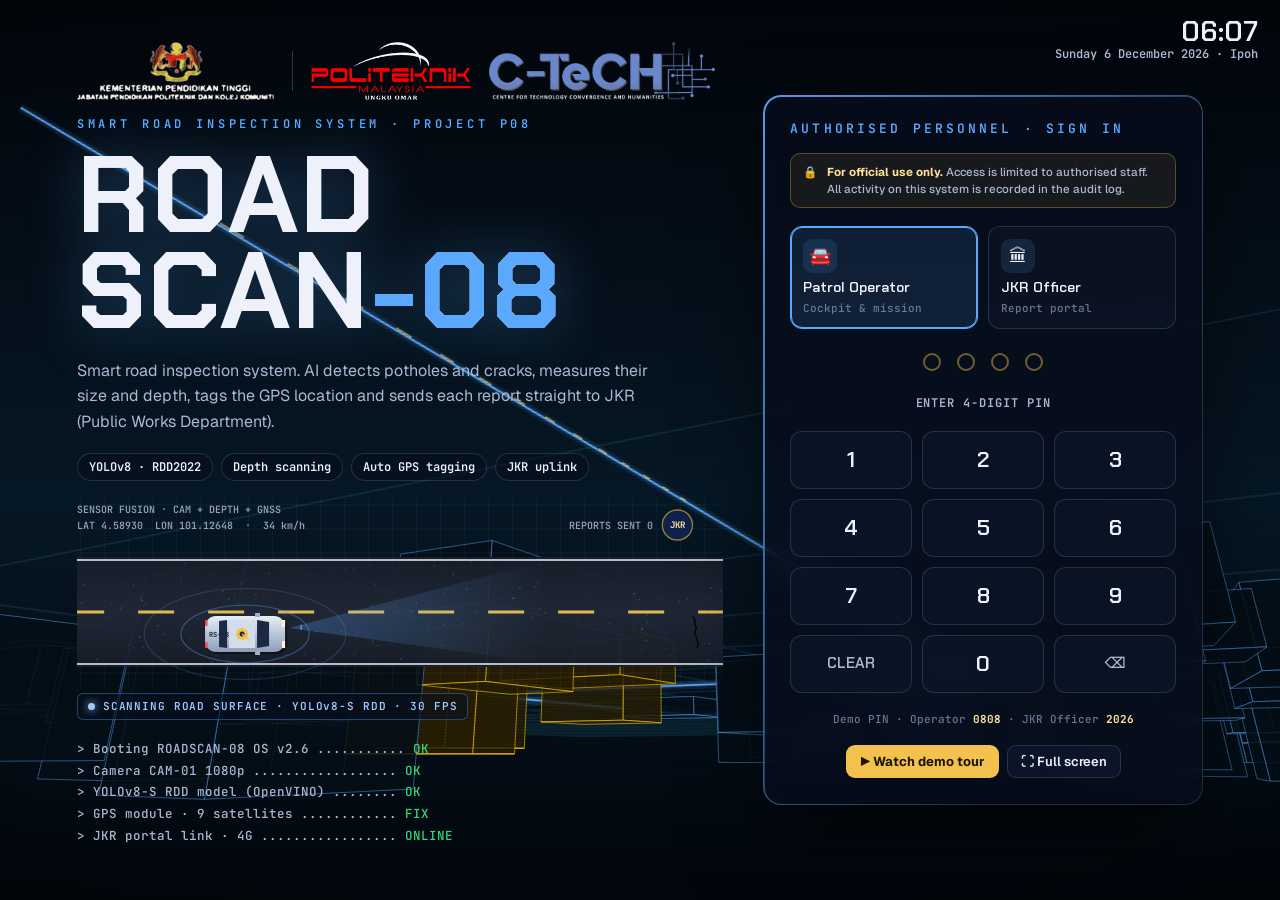
==== commit 632277f5: "ROADSCAN-08: professional sensor HUD login animation; map-centred Mission Centre work screen with ne" ====
--- a/roadscan/index.html
+++ b/roadscan/index.html
@@ -69,7 +69,10 @@
 .lgKad{animation:kadMasuk 1s .3s cubic-bezier(.2,.8,.2,1) both}
 @keyframes kadMasuk{from{opacity:0;transform:translateX(40px) scale(.96);filter:blur(10px)}}
 .maskot{position:relative;animation:naikMasuk .8s .6s both}
-#lgMaskot{width:100%;height:170px;display:block}
+#lgMaskot{width:100%;height:190px;display:block}
+.hudStatus{display:inline-flex;align-items:center;gap:8px;margin-top:4px;padding:6px 10px;border-radius:6px;border:1px solid rgba(90,169,255,.35);background:rgba(8,16,30,.6);font:600 11px/1.2 var(--mono);letter-spacing:.08em;color:#9fc8ff}
+.hudStatus::before{content:"";width:7px;height:7px;border-radius:50%;background:currentColor;box-shadow:0 0 8px currentColor;animation:kelip 1s steps(2) infinite}
+.hudStatus.auth{color:#FFE19A;border-color:rgba(242,193,78,.5)}.hudStatus.err{color:#FF8A95;border-color:rgba(255,59,78,.6)}.hudStatus.ok{color:#5BE3A6;border-color:rgba(54,214,122,.6)}
 .gelembung{position:absolute;left:var(--gx,30%);top:2px;transform:translateX(-50%);padding:7px 12px;border-radius:14px 14px 14px 4px;background:#fff;color:#14203a;font:600 12.5px/1.2 var(--body);white-space:nowrap;box-shadow:0 8px 20px rgba(0,0,0,.3);transition:left .2s linear;animation:gelembungMasuk .4s cubic-bezier(.3,1.6,.5,1)}
 .gelembung.tukar{animation:gelembungMasuk .4s cubic-bezier(.3,1.6,.5,1)}
 @keyframes gelembungMasuk{from{transform:translateX(-50%) scale(.4);opacity:0}}
@@ -213,8 +216,37 @@
 .kolum{display:grid;gap:16px}
 .salam{padding:22px}
 .salam small{font:600 11px/1 var(--mono);letter-spacing:.24em;color:var(--gold);text-transform:uppercase}
-.salam h1{margin:10px 0 8px;font:700 clamp(30px,3.6vw,44px)/1 var(--display)}
-.salam p{margin:0 0 16px;color:var(--muted)}
+.salam{padding:18px}
+.salam h1{margin:8px 0 6px;font:700 clamp(22px,2.2vw,28px)/1.1 var(--display)}
+.salam p{margin:0 0 12px;color:var(--muted);font-size:13px}
+.salam .misiInfo{margin:8px 0 10px}
+.cuacaBaris{font:500 12.5px/1.4 var(--body);color:var(--muted);padding:8px 10px;border-radius:8px;background:var(--kaca2);margin-bottom:12px}
+.cuacaBaris b{color:var(--fg)}
+.salamBtn{display:flex;gap:8px;flex-wrap:wrap}
+.mpWrap{padding:0;overflow:hidden}
+.mp{position:relative;height:calc(100vh - 330px);min-height:420px;overflow:hidden;touch-action:none;cursor:grab;background:#dfe3e8;border-radius:14px}
+[data-mod="malam"] .mp{background:#0d1526}
+.mp.tanpaJubin{background:radial-gradient(90% 80% at 50% 40%,rgba(90,169,255,.1),transparent),var(--kaca2)}
+.mp canvas{position:absolute;inset:0;width:100%;height:100%;display:block}
+.mpNav{position:absolute;left:12px;top:12px;right:120px;max-width:440px;display:flex;align-items:center;gap:12px;padding:10px 14px;border-radius:12px;background:#0F2350;color:#fff;box-shadow:0 10px 28px rgba(0,0,0,.35);border-left:5px solid var(--gold)}
+.mpNav.H{background:linear-gradient(90deg,#7a1020,#0F2350);border-left-color:#FF3B4E}.mpNav.M{border-left-color:#FFA21F}.mpNav.L{border-left-color:#36D67A}.mpNav.ok{border-left-color:#36D67A}
+.mpNav .ar{font-size:22px;color:#FFE19A}
+.mpNav b{display:block;font:700 16px/1.2 var(--display);letter-spacing:.02em}
+.mpNav small{display:block;font:500 11.5px/1.35 var(--mono);color:#C3CCE6}
+.mpLaju{position:absolute;left:12px;bottom:26px;width:64px;height:64px;border-radius:50%;background:#fff;color:#0E1430;display:grid;place-content:center;text-align:center;box-shadow:0 8px 22px rgba(0,0,0,.35);border:3px solid #3d8fe6}
+.mpLaju b{font:700 22px/1 var(--display)}.mpLaju small{font:600 9px/1 var(--mono);color:#46506F}
+.mpNota{position:absolute;left:50%;bottom:10px;transform:translateX(-50%);padding:6px 10px;border-radius:8px;background:var(--kaca);border:1px solid var(--garisHi);font:600 11px/1.2 var(--mono);color:var(--cyan);white-space:nowrap}
+.mpCtl{position:absolute;right:12px;top:12px;display:flex;flex-direction:column;gap:6px;align-items:flex-end}
+.mpCtl .btn{background:var(--kaca);backdrop-filter:blur(8px);-webkit-backdrop-filter:blur(8px);min-width:40px;justify-content:center}
+.dpn{display:grid;grid-template-columns:96px minmax(0,1fr);gap:12px;align-items:center}
+.dpn img{width:96px;height:64px;object-fit:cover;border-radius:8px}
+.dpn .t{display:flex;align-items:center;gap:6px;font:600 13.5px/1.2 var(--display)}
+.dpn .jr{display:block;font:700 28px/1.1 var(--display);color:var(--goldT);margin:4px 0}
+.dpn small{font:500 11px/1.35 var(--mono);color:var(--muted)}
+#depanKad .bt{display:flex;gap:6px;flex-wrap:wrap;margin-top:10px}
+#depanKad .bt .btn{padding:6px 9px;font-size:11.5px}
+@media (max-width:860px){.mp{height:58vh;min-height:340px}.mpNav{right:60px}}
+
 .prog{height:8px;border-radius:99px;background:rgba(255,255,255,.08);overflow:hidden}
 .prog i{display:block;height:100%;width:0;background:linear-gradient(90deg,var(--cyan),var(--gold));box-shadow:0 0 12px var(--cyan)}
 .misiInfo{display:flex;justify-content:space-between;font:500 11.5px/1 var(--mono);color:var(--muted);margin:10px 0 18px}
@@ -539,7 +571,7 @@
     <h1>ROAD<br>SCAN<span>-08</span></h1>
     <p>Smart road inspection system. AI detects potholes and cracks, measures their size and depth, tags the GPS location and sends each report straight to JKR (Public Works Department).</p>
     <div class="ciri"><span>YOLOv8 · RDD2022</span><span>Depth scanning</span><span>Auto GPS tagging</span><span>JKR uplink</span></div>
-    <div class="maskot"><canvas id="lgMaskot" aria-label="Scanny, the ROADSCAN mascot, driving and tagging potholes"></canvas><div class="gelembung" id="gelembung">Hi! I'm Scanny 👋</div></div>
+    <div class="maskot"><canvas id="lgMaskot" aria-label="Animated sensor view: the vehicle scans the road, the AI boxes each defect and sends it to JKR"></canvas><div class="hudStatus" id="gelembung">SCANNING ROAD SURFACE · YOLOv8-S RDD · 30 FPS</div></div>
     <div class="boot" id="boot"></div>
   </div>
   <div class="lgKad">
@@ -604,13 +636,15 @@
         <section class="kaca br salam">
           <small id="salamKecil">Mission R-0811 · Night patrol</small>
           <h1 id="salam">Welcome</h1>
-          <p><span id="misiLaluan">Demo patrol route around Politeknik Ungku Omar, Ipoh</span>. The unit is scanning the road surface automatically.</p>
+          <p><span id="misiLaluan">Demo patrol route around Politeknik Ungku Omar, Ipoh</span></p>
           <div class="prog"><i id="progMisi"></i></div>
           <div class="misiInfo"><span id="misiJarak">0.00 / 4.60 km</span><span id="misiPct">0%</span></div>
-          <button class="btn utama" type="button" data-pergi="kokpit">▶ Enter patrol cockpit</button>
+          <div class="cuacaBaris" id="cuacaBaris">Weather forecast loading…</div>
+          <div class="salamBtn"><button class="btn utama" type="button" data-pergi="kokpit">▶ Patrol cockpit</button><button class="btn" type="button" data-pergi="live">🧭 Repair route</button></div>
         </section>
+        <section class="kaca br"><div class="hd"><h2>Next defect ahead</h2><span class="r" id="depanR">—</span></div><div class="bd" id="depanKad"><div class="kosong">No open defects ahead. Road clear.</div></div></section>
         <div class="kpi4">
-          <div class="kaca kpi"><span>Detected</span><b id="hJum">0</b><small>defects</small></div>
+          <div class="kaca kpi"><span>Detected</span><b id="hJum">0</b><small>defects today</small></div>
           <div class="kaca kpi"><span>Critical</span><b id="hKrit" style="color:var(--high)">0</b><small>action within 24 h</small></div>
           <div class="kaca kpi"><span>Sent to JKR</span><b id="hHantar" style="color:var(--low)">0</b><small>reports received</small></div>
           <div class="kaca kpi"><span>Road index</span><b id="hIkj" style="color:var(--cyan)">100</b><small>0 = poor · 100 = good</small></div>
@@ -618,19 +652,27 @@
       </div>
       <div class="tengah">
         <div class="tgBar">
-          <div class="seg" id="tgSeg" role="group" aria-label="Main view"><button type="button" data-v="live" class="on">📹 Live view</button><button type="button" data-v="3d">🛰 3D Digital Twin</button></div>
-          <span class="tgInfo" id="tgInfo">CAM-01 · YOLOv8-S RDD · real-time detection</span>
-          <button class="btn" type="button" data-pergi="kokpit">⤢ Open cockpit</button>
+          <div class="seg" id="tgSeg" role="group" aria-label="Main view"><button type="button" data-v="peta" class="on">🗺 Map</button><button type="button" data-v="live">📹 Live camera</button><button type="button" data-v="3d">🛰 3D Twin</button></div>
+          <span class="tgInfo" id="tgInfo">Live map · vehicle, defects and routes</span>
+          <button class="btn" type="button" data-pergi="kokpit">⤢ Cockpit</button>
         </div>
-        <div class="kaca br tgPentas lut" id="tgPentas"><canvas id="pipBesar"></canvas><span class="t3" id="tgT3">◇ LIVE · CAM-01 ◇</span></div>
+        <div class="kaca br mpWrap" id="mpWrap">
+          <div class="mp" id="mpPeta"><div class="lmTiles"></div><canvas></canvas>
+            <div class="mpNav" id="mpNav"></div>
+            <div class="mpLaju" id="mpLaju"><b>0</b><small>km/h</small></div>
+            <div class="mpCtl"><button class="btn on" id="mpIkut" type="button" title="Follow vehicle">🎯</button><button class="btn" id="mpPlus" type="button" aria-label="Zoom in">＋</button><button class="btn" id="mpMinus" type="button" aria-label="Zoom out">－</button><button class="btn" id="mpBesar" type="button">⤢ Full map</button></div>
+            <div class="lmAttr">© <a href="https://www.openstreetmap.org/copyright" target="_blank" rel="noopener">OpenStreetMap</a> contributors</div>
+          </div>
+        </div>
+        <div class="kaca br tgPentas lut" id="tgPentas" hidden><canvas id="pipBesar"></canvas><span class="t3" id="tgT3">◇ LIVE · CAM-01 ◇</span></div>
         <section class="kaca br"><div class="hd"><h2>🤖 AI analysis</h2><span class="r" id="cuacaR">weather…</span></div><div class="bd aiMisi" id="aiMisi"><div class="kosong">The AI briefing appears after the first detections.</div></div></section>
       </div>
       <div class="kolum">
-        <section class="kaca br"><div class="hd"><h2 id="miniTajuk">3D Digital Twin</h2><span class="r">tap to swap</span></div><div class="bd"><div class="pip" id="miniPip" role="button" tabindex="0" aria-label="Swap main view"><canvas id="pip" width="480" height="270"></canvas><span class="lblL biru" id="miniLbl">◇ 3D</span><span class="tukar">⇄ SWAP</span></div></div></section>
+        <section class="kaca br"><div class="hd"><h2 id="miniTajuk">Live camera</h2><span class="r">tap to enlarge</span></div><div class="bd"><div class="pip" id="miniPip" role="button" tabindex="0" aria-label="Swap main view"><canvas id="pip" width="480" height="270"></canvas><span class="lblL" id="miniLbl">● LIVE</span><span class="tukar">⇄ SWAP</span></div></div></section>
         <section class="kaca br"><div class="hd"><h2>Critical notifications</h2><span class="r"><button class="btn" id="notifBaca" type="button" style="padding:5px 9px;font-size:11px">Mark all read</button></span></div><div class="bd"><div class="notif" id="notif"><div class="kosong">No critical notifications.</div></div></div></section>
         <section class="kaca br"><div class="hd"><h2>Latest alerts</h2><span class="r" id="hAmaranN">0</span></div><div class="bd"><div class="amaran" id="hAmaran"><div class="kosong">Waiting for the first detection…</div></div></div></section>
         <div class="cepat">
-          <button type="button" data-pergi="live"><span class="ik">🗺</span><b>Live map</b><small>Vehicle · defects · routes</small></button>
+          <button type="button" data-pergi="live"><span class="ik">🗺</span><b>Live map</b><small>Search · satellite · GPS</small></button>
           <button type="button" data-pergi="portal"><span class="ik">🏛</span><b>JKR Portal</b><small>Review reports</small></button>
         </div>
       </div>
@@ -1005,8 +1047,8 @@
   // kenderaan
   const v = p3(vx, .4, vz);
   if (v) {
-    const pr = (now / 1400) % 1; b3.strokeStyle = "#5AA9FF"; b3.globalAlpha = .8 * (1 - pr); b3.lineWidth = 1.5; b3.beginPath();
-    for (let i = 0; i <= 24; i++) { const q = p3(vx + Math.cos(i / 24 * 6.283) * (1 + pr * 9), 0, vz + Math.sin(i / 24 * 6.283) * (1 + pr * 9)); if (q) i ? b3.lineTo(q[0], q[1]) : b3.moveTo(q[0], q[1]); } b3.stroke(); b3.globalAlpha = 1;
+    if (B3.mod !== "login") { const pr = (now / 1400) % 1; b3.strokeStyle = "#5AA9FF"; b3.globalAlpha = .8 * (1 - pr); b3.lineWidth = 1.5; b3.beginPath();
+    for (let i = 0; i <= 24; i++) { const q = p3(vx + Math.cos(i / 24 * 6.283) * (1 + pr * 9), 0, vz + Math.sin(i / 24 * 6.283) * (1 + pr * 9)); if (q) i ? b3.lineTo(q[0], q[1]) : b3.moveTo(q[0], q[1]); } b3.stroke(); b3.globalAlpha = 1; }
     if (B3.mod !== "login") { const rg = b3.createRadialGradient(v[0], v[1], 0, v[0], v[1], 26); rg.addColorStop(0, "rgba(90,169,255,.9)"); rg.addColorStop(1, "rgba(90,169,255,0)"); b3.fillStyle = rg; b3.fillRect(v[0] - 26, v[1] - 26, 52, 52); b3.fillStyle = "#EAF4FB"; b3.beginPath(); b3.arc(v[0], v[1], 3.5, 0, 7); b3.fill(); }
   }
   if (B3.mod === "login") { // lorong jalan dekat untuk rasa memandu
@@ -1200,7 +1242,7 @@
   $("#kLubang").textContent = A.filter(l => l.kod === "D40").length; $("#kRetak").textContent = A.filter(l => l.kod !== "D40").length; $("#kKrit").textContent = krit; $("#kKm").textContent = (A.length / Math.max(.1, S.s / 1000)).toFixed(1);
   // misi
   $("#hJum").textContent = A.length; $("#hKrit").textContent = krit; $("#hHantar").textContent = A.filter(l => l.hantar).length; $("#hIkj").textContent = ikj(); $("#hAmaranN").textContent = A.length;
-  paparNotif(); paparAIMisi();
+  paparNotif(); paparAIMisi(); paparDepan();
   $("#hAmaran").innerHTML = A.length ? A.slice(0, 6).map(L => `<button type="button" data-id="${L.id}"><img alt="" src="${L.crop}"><div><b><span class="lencana kecil ${L.ukur.tahap}">${TAHAP[L.ukur.tahap]}</span>${L.jenis}</b><small>${saizTeks(L)} · ${L.masa.toLocaleTimeString("en-GB")}</small></div></button>`).join("") : `<div class="kosong">Waiting for the first detection…</div>`;
   // badge JKR
   const baru = A.filter(l => l.status === 1).length; $("#bdg").hidden = !baru; $("#bdg").textContent = baru > 99 ? "99+" : baru;
@@ -1364,7 +1406,7 @@
   B3.mod = h === "peta" ? "peta" : h === "misi" ? "misi" : "lain";
   document.body.classList.toggle("redup", !["misi", "peta"].includes(h)); latarMisi();
   bip(1200, 40, .03);
-  requestAnimationFrame(() => { saizKanvasUI(); if (h === "portal") paparPortal(); if (h === "analitik") lukisAnalitik(); if (h === "kal") kalPanel(); if (h === "tetapan") paparAudit(); if (h === "live") { pjSaiz(); pjPanel(); } });
+  requestAnimationFrame(() => { saizKanvasUI(); if (h === "portal") paparPortal(); if (h === "analitik") lukisAnalitik(); if (h === "kal") kalPanel(); if (h === "tetapan") paparAudit(); if (h === "live") { pjSaiz(); pjPanel(); } if (h === "misi" && S.tg === "peta" && mSaiz(MP)) { mTiles(MP); mLukis(MP); } });
   scrollTo({ top: 0 });
 }
 $$(".nav[data-h]").forEach(n => n.onclick = () => pergi(n.dataset.h));
@@ -1968,16 +2010,16 @@
 async function ambilCuaca() {
   const v = kedudukan(S.s);
   try {
-    const r = await fetch(`https://api.open-meteo.com/v1/forecast?latitude=${v.lat.toFixed(3)}&longitude=${v.lon.toFixed(3)}&hourly=precipitation_probability,precipitation&forecast_days=2&timezone=auto`);
+    const r = await fetch(`https://api.open-meteo.com/v1/forecast?latitude=${v.lat.toFixed(3)}&longitude=${v.lon.toFixed(3)}&current=temperature_2m&hourly=precipitation_probability,precipitation&forecast_days=2&timezone=auto`);
     const d = await r.json(), t = d.hourly.time, pr = d.hourly.precipitation_probability, mm = d.hourly.precipitation, kini2 = Date.now();
     let i = t.findIndex((s, k) => new Date(s).getTime() > kini2 - 3600e3 && pr[k] >= 50);
-    const depan = pr.filter((_, k) => { const tt = new Date(t[k]).getTime(); return tt > kini2 - 3600e3 && tt < kini2 + 24 * 3600e3; });
-    S.cuaca = i >= 0 ? { jam: new Date(t[i]), prob: pr[i], mm: mm[i], sumber: "Open-Meteo forecast" } : { jam: null, prob: depan.length ? Math.max(...depan) : 0, sumber: "Open-Meteo forecast" };
+    const dep = pr.filter((_, k) => { const tt = new Date(t[k]).getTime(); return tt > kini2 - 3600e3 && tt < kini2 + 24 * 3600e3; });
+    S.cuaca = i >= 0 ? { jam: new Date(t[i]), prob: pr[i], mm: mm[i], sumber: "Open-Meteo forecast" } : { jam: null, prob: dep.length ? Math.max(...dep) : 0, sumber: "Open-Meteo forecast" }; S.cuaca.suhu = d.current ? Math.round(d.current.temperature_2m) : null;
   } catch (e) {
     const j = new Date(); j.setMinutes(0, 0, 0); if (j.getHours() >= 15) { j.setDate(j.getDate() + 1); } j.setHours(15);
-    S.cuaca = { jam: j, prob: 75, mm: 6, sumber: "typical afternoon thunderstorm (simulated: live forecast works in the hosted version)" };
+    S.cuaca = { jam: j, prob: 75, mm: 6, suhu: 31, sim: true, sumber: "typical afternoon thunderstorm (simulated: live forecast works in the hosted version)" };
   }
-  const c = S.cuaca; $("#cuacaR").textContent = c.jam ? `🌧 Rain ${c.jam.toLocaleTimeString("en-GB", { hour: "2-digit", minute: "2-digit" })} · ${c.prob}%` : `☀ No heavy rain forecast · max ${c.prob}%`;
+  const c = S.cuaca; $("#cuacaBaris").innerHTML = `${c.suhu != null ? `<b>${c.suhu}°C</b> · ` : ""}${c.jam ? `🌧 Rain expected <b>${fmtJam(c.jam)}</b> (${c.prob}%)` : `☀ No heavy rain in the next 24 h`}${c.sim ? ' <span class="nota">· simulated</span>' : ""}`; $("#cuacaR").textContent = c.jam ? `🌧 Rain ${c.jam.toLocaleTimeString("en-GB", { hour: "2-digit", minute: "2-digit" })} · ${c.prob}%` : `☀ No heavy rain forecast · max ${c.prob}%`;
   kemasSemua();
 }
 function jamHujan() { const c = S.cuaca; if (!c || !c.jam) return null; return (c.jam.getTime() - Date.now()) / 3600e3; }
@@ -2032,96 +2074,165 @@
 $("#notifBaca").onclick = () => { senaraiNotif().forEach(n => S.ack.add(n.k)); paparNotif(); audit("Critical notifications marked as read"); };
 setInterval(() => { if (S.masuk) ambilCuaca(); }, 30 * 60e3);
 
-/* =================== MASKOT "SCANNY" (login) =================== */
-const MS = { fasa: "jalan", t0: 0, x: 0, lubang: [], pop: [], tengok: 0, ping: 0, jarak: 0, akan: 1.2, w: 0, h: 170, ctx: null, kira: 0 };
-function saizMaskot() { const c = $("#lgMaskot"); if (!c) return; const r = c.getBoundingClientRect(); if (!r.width) return; const d = Math.min(devicePixelRatio || 1, 2); MS.w = r.width; c.width = Math.round(r.width * d); c.height = Math.round(MS.h * d); MS.ctx = c.getContext("2d"); MS.ctx.setTransform(d, 0, 0, d, 0, 0); }
+/* =================== HUD SENSOR (login) =================== */
+const MS = { fasa: "jalan", t0: 0, tengok: 0, ping: 0, jarak: 0, akan: .8, w: 0, h: 190, ctx: null, kira: 0, obj: [], paket: [], titik: [] };
+function saizMaskot() { const c = $("#lgMaskot"); if (!c) return; const r = c.getBoundingClientRect(); if (!r.width) return; const d = Math.min(devicePixelRatio || 1, 2); MS.w = r.width; c.width = Math.round(r.width * d); c.height = Math.round(MS.h * d); MS.ctx = c.getContext("2d"); MS.ctx.setTransform(d, 0, 0, d, 0, 0); MS.titik = Array.from({ length: 140 }, () => [Math.random() * r.width, Math.random(), Math.random()]); }
 addEventListener("resize", saizMaskot);
-const KATA = ["Hi! I'm Scanny 👋", "I scan roads for potholes 🔍", "Every find gets a GPS pin 📍", "Reports go straight to JKR 🏛", "Enter your PIN to start 🔐"];
-let kataI = 0, kataT = 0;
-function cakapMaskot(t) { const g = $("#gelembung"); if (!g) return; g.textContent = t; g.classList.remove("tukar"); void g.offsetWidth; g.classList.add("tukar"); kataT = performance.now(); }
+const STATUS_HUD = ["SCANNING ROAD SURFACE · YOLOv8-S RDD · 30 FPS", "DEPTH SENSOR ONLINE · ±2 mm", "GNSS LOCK · 9 SATELLITES · HDOP 0.9", "UPLINK TO JKR PORTAL · 4G · 38 ms", "AWAITING OPERATOR AUTHENTICATION"];
+let hudI = 0, hudT = 0;
+function cakapMaskot(t, kelas) { const g = $("#gelembung"); if (!g) return; g.textContent = t; g.className = "hudStatus" + (kelas ? " " + kelas : ""); hudT = performance.now(); }
 function kiraNaik(el) { if (!el) return; const ke = parseInt(el.textContent) || 0, t0 = performance.now(); (function f() { const k = Math.min(1, (performance.now() - t0) / 1100), e = 1 - Math.pow(1 - k, 3); el.textContent = Math.round(ke * e); if (k < 1) requestAnimationFrame(f); else el.textContent = ke; })(); }
+const KELAS_HUD = [["POTHOLE", "D40"], ["ALLIGATOR CRACK", "D20"], ["LONG. CRACK", "D00"], ["TRANS. CRACK", "D10"]];
 function lukisMaskot(dt, now) {
-  const x = MS.ctx; if (!x || !MS.w) { saizMaskot(); return; } const w = MS.w, h = MS.h, rY = 128;
+  const x = MS.ctx; if (!x || !MS.w) { saizMaskot(); return; } const w = MS.w, h = MS.h, rT = 58, rB = 168, rM = (rT + rB) / 2;
   x.clearRect(0, 0, w, h);
-  if (now - kataT > 3600 && MS.fasa === "jalan" && !LG.pin.length) { kataI = (kataI + 1) % KATA.length; cakapMaskot(KATA[kataI]); }
-  const lulus = MS.fasa === "lulus", gagal = MS.fasa === "gagal" && now - MS.t0 < 900;
-  if (MS.fasa === "gagal" && !gagal) MS.fasa = "jalan";
-  const laju = lulus ? 260 + (now - MS.t0) * .9 : 120; MS.jarak += laju * dt;
-  // jalan
-  const g1 = x.createLinearGradient(0, rY - 16, 0, rY + 22); g1.addColorStop(0, "rgba(40,48,62,.95)"); g1.addColorStop(1, "rgba(22,27,36,.95)");
-  x.fillStyle = g1; x.beginPath(); x.roundRect ? x.roundRect(0, rY - 16, w, 38, 10) : x.rect(0, rY - 16, w, 38); x.fill();
-  x.fillStyle = "rgba(255,214,90,.85)"; for (let d = -(MS.jarak % 60); d < w; d += 60) x.fillRect(d, rY + 2, 30, 3);
-  x.strokeStyle = "rgba(255,255,255,.35)"; x.lineWidth = 1.5; x.beginPath(); x.moveTo(0, rY - 14); x.lineTo(w, rY - 14); x.moveTo(0, rY + 20); x.lineTo(w, rY + 20); x.stroke();
-  // kedudukan kereta
-  const cxBase = Math.max(110, w * .3); let cx = cxBase;
-  if (lulus) cx = cxBase + Math.pow((now - MS.t0) / 1000, 2) * 900; if (gagal) cx += Math.sin((now - MS.t0) / 28) * 6;
-  const bob = Math.sin(now / 90) * 1.3, cy = rY - 30 + bob;
-  $("#gelembung") && $("#gelembung").style.setProperty("--gx", Math.min(w - 90, Math.max(90, cx + 20)) + "px");
-  // lubang
-  MS.akan -= dt; if (MS.akan <= 0 && !lulus) { MS.lubang.push({ x: w + 40, r: 10 + Math.random() * 10, jumpa: false }); MS.akan = 1.4 + Math.random() * 1.8; }
-  MS.lubang.forEach(L => { L.x -= laju * dt; });
-  MS.lubang = MS.lubang.filter(L => L.x > -60);
-  const bA = cx + 50, bB = cx + 150;
-  MS.lubang.forEach(L => {
-    x.fillStyle = "#07090c"; x.beginPath(); x.ellipse(L.x, rY + 6, L.r, L.r * .32, 0, 0, 7); x.fill(); x.strokeStyle = "rgba(160,160,150,.4)"; x.lineWidth = 1.2; x.stroke();
-    if (!L.jumpa && L.x > bA && L.x < bB) { L.jumpa = true; MS.kira++; MS.pop.push({ L, t: now }); bip(1500, 50, .02); }
-    if (L.jumpa) { x.strokeStyle = "#FFA21F"; x.lineWidth = 2; x.beginPath(); x.ellipse(L.x, rY + 6, L.r + 4, L.r * .32 + 3, 0, 0, 7); x.stroke(); }
+  if (now - hudT > 3200 && MS.fasa === "jalan" && !LG.pin.length) { hudI = (hudI + 1) % STATUS_HUD.length; cakapMaskot(STATUS_HUD[hudI]); }
+  const lulus = MS.fasa === "lulus", gagal = MS.fasa === "gagal" && now - MS.t0 < 700; if (MS.fasa === "gagal" && !gagal) { MS.fasa = "jalan"; }
+  const laju = lulus ? 300 + (now - MS.t0) * 1.4 : 95; MS.jarak += laju * dt;
+  const aksen = lulus ? "242,193,78" : gagal ? "255,59,78" : "90,169,255";
+  // grid latar
+  x.strokeStyle = "rgba(120,170,255,.07)"; x.lineWidth = 1; for (let gx = -(MS.jarak * .3 % 24); gx < w; gx += 24) { x.beginPath(); x.moveTo(gx, 0); x.lineTo(gx, h); x.stroke(); } for (let gy = 6; gy < h; gy += 24) { x.beginPath(); x.moveTo(0, gy); x.lineTo(w, gy); x.stroke(); }
+  // jalan (pandangan atas)
+  const gj = x.createLinearGradient(0, rT, 0, rB); gj.addColorStop(0, "rgba(24,30,42,.92)"); gj.addColorStop(.5, "rgba(34,40,54,.92)"); gj.addColorStop(1, "rgba(24,30,42,.92)"); x.fillStyle = gj; x.fillRect(0, rT, w, rB - rT);
+  MS.titik.forEach(t => { const tx = ((t[0] - MS.jarak) % w + w) % w, ty = rT + 4 + t[1] * (rB - rT - 8); x.fillStyle = `rgba(${aksen},${.12 + t[2] * .25})`; x.fillRect(tx, ty, 1.4, 1.4); });
+  x.strokeStyle = "rgba(235,240,250,.75)"; x.lineWidth = 2; x.beginPath(); x.moveTo(0, rT + 3); x.lineTo(w, rT + 3); x.moveTo(0, rB - 3); x.lineTo(w, rB - 3); x.stroke();
+  x.fillStyle = "rgba(255,214,90,.85)"; for (let d = -(MS.jarak % 70); d < w; d += 70) x.fillRect(d, rM - 1.5, 36, 3);
+  // objek (lubang & retak)
+  MS.akan -= dt; if (MS.akan <= 0 && !lulus) { const k = KELAS_HUD[Math.floor(Math.random() * 4)], t = Math.random(), sev = t < .2 ? "H" : t < .6 ? "M" : "L"; const lane = Math.random() < .5 ? rT + 22 + Math.random() * 18 : rM + 14 + Math.random() * 18;
+    const o = { x: w + 60, y: lane, k, sev, r: 9 + Math.random() * 9, conf: (.86 + Math.random() * .13).toFixed(2), d: sev === "H" ? 52 + Math.random() * 30 | 0 : sev === "M" ? 26 + Math.random() * 22 | 0 : 8 + Math.random() * 14 | 0, pts: [], jumpa: 0 };
+    if (k[1] !== "D40") { let px2 = 0, py = 0; const pj = k[1] === "D10" ? 1 : 0; for (let i = 0; i < 9; i++) { o.pts.push([px2, py]); if (pj) { py += 3 + Math.random() * 2; px2 += (Math.random() - .5) * 4; } else { px2 += 4 + Math.random() * 3; py += (Math.random() - .5) * 5; } } }
+    MS.obj.push(o); MS.akan = 1.1 + Math.random() * 1.4; }
+  MS.obj.forEach(o => o.x -= laju * dt); MS.obj = MS.obj.filter(o => o.x > -140);
+  const cx = Math.max(120, w * .26) + (lulus ? Math.pow((now - MS.t0) / 1000, 2) * 1100 : 0) + (gagal ? Math.sin((now - MS.t0) / 22) * 4 : 0), cy = rM + 22;
+  const fA = cx + 44, fB = Math.min(w - 20, cx + 300);
+  MS.obj.forEach(o => {
+    x.save(); x.translate(o.x, o.y);
+    if (o.k[1] === "D40") { const g2 = x.createRadialGradient(0, 0, 1, 0, 0, o.r); g2.addColorStop(0, "#030405"); g2.addColorStop(.75, "#0b0d10"); g2.addColorStop(1, "rgba(80,84,90,.9)"); x.fillStyle = g2; x.beginPath(); for (let i = 0; i <= 12; i++) { const a = i / 12 * 6.283, rr = o.r * (.85 + .15 * Math.sin(i * 2.7 + o.r)); i ? x.lineTo(Math.cos(a) * rr, Math.sin(a) * rr * .7) : x.moveTo(rr, 0); } x.fill(); }
+    else if (o.k[1] === "D20") { x.strokeStyle = "#07080a"; x.lineWidth = 1.2; for (let i = 0; i < 4; i++) for (let j = 0; j < 3; j++) { x.strokeRect(i * 7 - 14 + (j % 2) * 3, j * 6 - 9, 7, 6); } }
+    else { x.strokeStyle = "#07080a"; x.lineWidth = 1.6; x.beginPath(); o.pts.forEach((p, i) => i ? x.lineTo(p[0] - 16, p[1] - 12) : x.moveTo(p[0] - 16, p[1] - 12)); x.stroke(); }
+    x.restore();
+    if (!o.jumpa && o.x > fA + 20 && o.x < fB && !lulus) { o.jumpa = now; MS.kira++; MS.paket.push({ x0: o.x, y0: o.y - 20, t: now }); }
+    if (o.jumpa) {
+      const k2 = Math.min(1, (now - o.jumpa) / 260), warna = o.sev === "H" ? "255,59,78" : o.sev === "M" ? "255,162,31" : "54,214,122", bx = 24 + 6 * (1 - k2), by = 18 + 6 * (1 - k2), c3 = 7;
+      x.strokeStyle = `rgba(${warna},${k2})`; x.lineWidth = 1.8; x.beginPath();
+      [[-1, -1], [1, -1], [-1, 1], [1, 1]].forEach(([sx, sy]) => { const px3 = o.x + sx * bx, py3 = o.y + sy * by; x.moveTo(px3 - sx * -c3 * -1 + (sx > 0 ? -c3 : c3), py3); x.lineTo(px3, py3); x.lineTo(px3, py3 + (sy > 0 ? -c3 : c3)); }); x.stroke();
+      if (k2 >= 1) { const lab = `${o.k[0]} ${o.conf}`, sub = o.k[1] === "D40" ? `${o.d} mm deep` : `${Math.max(2, o.d / 3 | 0)} mm wide`; x.font = "700 10px 'JetBrains Mono',monospace"; const tw = Math.max(x.measureText(lab).width, x.measureText(sub).width) + 12, ly = o.y - by - 30;
+        x.fillStyle = `rgba(${warna},.92)`; x.fillRect(o.x - bx, ly, tw, 13); x.fillStyle = "#08101c"; x.fillText(lab, o.x - bx + 6, ly + 10);
+        x.fillStyle = "rgba(8,16,28,.85)"; x.fillRect(o.x - bx, ly + 13, tw, 13); x.fillStyle = `rgb(${warna})`; x.font = "600 9.5px 'JetBrains Mono',monospace"; x.fillText(sub, o.x - bx + 6, ly + 23); }
+    }
   });
-  // pin GPS melompat
-  MS.pop = MS.pop.filter(p => p.L.x > -40);
-  MS.pop.forEach(p => {
-    const k = Math.min(1, (now - p.t) / 450), s = k < 1 ? 1 + Math.sin(k * Math.PI) * .45 : 1, px2 = p.L.x, py = rY - 8 - 26 * Math.min(1, k * 1.4);
-    x.save(); x.translate(px2, py); x.scale(s, s); x.fillStyle = "#FF5A5F"; x.strokeStyle = "#fff"; x.lineWidth = 1.6; x.beginPath(); x.moveTo(0, 12); x.bezierCurveTo(-10, -1, -9, -14, 0, -14); x.bezierCurveTo(9, -14, 10, -1, 0, 12); x.fill(); x.stroke(); x.fillStyle = "#fff"; x.beginPath(); x.arc(0, -5, 3.5, 0, 7); x.fill(); x.restore();
-    const ft = (now - p.t) / 1000; if (ft < 1.2) { x.globalAlpha = 1 - ft / 1.2; x.fillStyle = "#36D67A"; x.font = "700 12px 'JetBrains Mono',monospace"; x.fillText("+1 report", px2 + 10, py - 18 - ft * 20); x.globalAlpha = 1; }
-  });
-  // sinar imbasan
-  if (!lulus) { const sg = x.createLinearGradient(cx + 40, 0, bB, 0); sg.addColorStop(0, "rgba(242,193,78,.45)"); sg.addColorStop(1, "rgba(90,169,255,.04)"); x.fillStyle = sg; x.beginPath(); x.moveTo(cx + 44, cy + 14); x.lineTo(bB, rY - 8); x.lineTo(bB, rY + 18); x.lineTo(bA, rY + 18); x.closePath(); x.fill();
-    const sl = bA + ((now / 6) % (bB - bA)); x.strokeStyle = "rgba(255,226,154,.8)"; x.lineWidth = 1.5; x.beginPath(); x.moveTo(sl, rY - 6); x.lineTo(sl, rY + 18); x.stroke(); }
-  // garis laju
-  if (lulus) { x.strokeStyle = "rgba(255,255,255,.5)"; x.lineWidth = 2; for (let i = 0; i < 7; i++) { const yy = cy - 10 + i * 7, ll = 30 + (i * 37 % 50); x.beginPath(); x.moveTo(cx - 60 - ll - (i * 13 % 30), yy); x.lineTo(cx - 55, yy); x.stroke(); } }
-  // kereta
+  // kipas pengesanan
+  if (!lulus) { const gf = x.createLinearGradient(fA, 0, fB, 0); gf.addColorStop(0, `rgba(${aksen},.28)`); gf.addColorStop(1, `rgba(${aksen},0)`); x.fillStyle = gf; x.beginPath(); x.moveTo(fA, cy - 6); x.lineTo(fB, rT + 4); x.lineTo(fB, rB - 4); x.closePath(); x.fill();
+    const sw = fA + ((now / 4) % (fB - fA)), yt = cy - 6 + (rT + 4 - cy + 6) * (sw - fA) / (fB - fA), yb = cy - 6 + (rB - 4 - cy + 6) * (sw - fA) / (fB - fA); x.strokeStyle = `rgba(${aksen},.85)`; x.lineWidth = 1.5; x.beginPath(); x.moveTo(sw, yt); x.lineTo(sw, yb); x.stroke(); }
+  // cincin LiDAR
+  for (let i = 0; i < 3; i++) { const k3 = ((now / 1600) + i / 3) % 1; x.strokeStyle = `rgba(${aksen},${(1 - k3) * .5})`; x.lineWidth = 1.4; x.beginPath(); x.ellipse(cx, cy, 30 + k3 * 110, (30 + k3 * 110) * .45, 0, 0, 7); x.stroke(); }
+  const pk = (now - MS.ping) / 500; if (pk < 1) { x.strokeStyle = `rgba(242,193,78,${1 - pk})`; x.lineWidth = 2.5; x.beginPath(); x.ellipse(cx, cy, 34 + pk * 70, (34 + pk * 70) * .45, 0, 0, 7); x.stroke(); }
+  // jejak cahaya (lulus)
+  if (lulus) { for (let i = 0; i < 2; i++) { const yy = cy + (i ? 9 : -9), g4 = x.createLinearGradient(cx - 260, 0, cx - 30, 0); g4.addColorStop(0, "rgba(242,193,78,0)"); g4.addColorStop(1, "rgba(255,226,154,.9)"); x.strokeStyle = g4; x.lineWidth = 3; x.beginPath(); x.moveTo(cx - 260, yy); x.lineTo(cx - 30, yy); x.stroke(); } }
+  // kenderaan (pandangan atas)
   x.save(); x.translate(cx, cy);
-  x.fillStyle = "rgba(0,0,0,.35)"; x.beginPath(); x.ellipse(0, 30 - bob, 46, 6, 0, 0, 7); x.fill();
-  const gb = x.createLinearGradient(0, -22, 0, 22); gb.addColorStop(0, "#7cc0ff"); gb.addColorStop(1, "#2a6fd6");
-  x.fillStyle = gb; x.beginPath(); x.roundRect ? x.roundRect(-44, -18, 90, 40, 16) : x.rect(-44, -18, 90, 40); x.fill();
-  x.fillStyle = "#F2C14E"; x.beginPath(); x.roundRect ? x.roundRect(-44, 8, 90, 7, 3) : x.rect(-44, 8, 90, 7); x.fill();
-  // kubah sensor & antena
-  x.fillStyle = "#F2C14E"; x.beginPath(); x.ellipse(-8, -18, 14, 9, 0, Math.PI, 0); x.fill();
-  x.strokeStyle = "#cfd8e8"; x.lineWidth = 2; x.beginPath(); x.moveTo(-24, -18); x.lineTo(-30, -36); x.stroke();
-  const pk = (now - MS.ping) / 600; x.fillStyle = Math.sin(now / 200) > 0 ? "#FF5A5F" : "#ffd0d2"; x.beginPath(); x.arc(-30, -37, 3.5, 0, 7); x.fill();
-  if (pk < 1) { x.strokeStyle = `rgba(90,169,255,${1 - pk})`; x.lineWidth = 2; x.beginPath(); x.arc(-30, -37, 4 + pk * 22, 0, 7); x.stroke(); }
-  // cermin depan dengan mata
-  x.fillStyle = "#0e1a33"; x.beginPath(); x.roundRect ? x.roundRect(4, -12, 36, 20, 8) : x.rect(4, -12, 36, 20); x.fill();
-  const kelip = (now % 3400) < 130, gembira = lulus, sedih = gagal, tg = MS.tengok; MS.tengok = Math.max(0, MS.tengok - dt * .8);
-  [[14, -2], [30, -2]].forEach(([ex, ey]) => {
-    if (gembira) { x.strokeStyle = "#fff"; x.lineWidth = 2.6; x.beginPath(); x.arc(ex, ey + 2, 5, Math.PI * 1.1, Math.PI * 1.9); x.stroke(); return; }
-    if (sedih) { x.strokeStyle = "#ff8a95"; x.lineWidth = 2.4; x.beginPath(); x.moveTo(ex - 4, ey - 3); x.lineTo(ex + 4, ey + 3); x.moveTo(ex + 4, ey - 3); x.lineTo(ex - 4, ey + 3); x.stroke(); return; }
-    if (kelip) { x.strokeStyle = "#fff"; x.lineWidth = 2.4; x.beginPath(); x.moveTo(ex - 5, ey); x.lineTo(ex + 5, ey); x.stroke(); return; }
-    x.fillStyle = "#fff"; x.beginPath(); x.ellipse(ex, ey, 6, 6.5, 0, 0, 7); x.fill();
-    x.fillStyle = "#14203a"; x.beginPath(); x.arc(ex + 1.5 + tg * 1.5, ey + .5 - tg * 2.5, 3.2, 0, 7); x.fill();
-    x.fillStyle = "#fff"; x.beginPath(); x.arc(ex + 2.6 + tg * 1.5, ey - 1 - tg * 2.5, 1.1, 0, 7); x.fill();
-  });
-  // pipi & senyum
-  x.fillStyle = "rgba(255,120,140,.55)"; x.beginPath(); x.arc(8, 8, 3, 0, 7); x.arc(37, 8, 3, 0, 7); x.fill();
-  x.strokeStyle = sedih ? "#ff8a95" : "#fff"; x.lineWidth = 2; x.beginPath(); sedih ? x.arc(22, 9, 4, Math.PI * 1.15, Math.PI * 1.85) : x.arc(22, 3, 4, Math.PI * .15, Math.PI * .85); x.stroke();
-  // lampu
-  x.fillStyle = "#FFE19A"; x.beginPath(); x.arc(44, 4, 3, 0, 7); x.fill();
-  x.fillStyle = "rgba(255,90,95,.9)"; x.beginPath(); x.arc(-43, 2, 2.5, 0, 7); x.fill();
-  // tayar
-  [[-26, 22], [26, 22]].forEach(([wx, wy]) => { x.fillStyle = "#141820"; x.beginPath(); x.arc(wx, wy, 10, 0, 7); x.fill(); x.fillStyle = "#9aa6bd"; x.beginPath(); x.arc(wx, wy, 4.5, 0, 7); x.fill(); const a = MS.jarak / 10; x.strokeStyle = "#141820"; x.lineWidth = 2; x.beginPath(); for (let k = 0; k < 3; k++) { const aa = a + k * 2.09; x.moveTo(wx, wy); x.lineTo(wx + Math.cos(aa) * 4.5, wy + Math.sin(aa) * 4.5); } x.stroke(); });
-  x.font = "700 7.5px 'JetBrains Mono',monospace"; x.fillStyle = "#0e1a33"; x.fillText("RS-08", -36, 14.5);
+  x.fillStyle = "rgba(0,0,0,.45)"; x.beginPath(); x.roundRect ? x.roundRect(-38, -16, 80, 36, 10) : x.rect(-38, -16, 80, 36); x.fill();
+  const gb = x.createLinearGradient(0, -18, 0, 18); gb.addColorStop(0, "#e8eef8"); gb.addColorStop(.5, "#b9c6da"); gb.addColorStop(1, "#8e9db6"); x.fillStyle = gb; x.beginPath(); x.roundRect ? x.roundRect(-40, -18, 80, 36, 11) : x.rect(-40, -18, 80, 36); x.fill();
+  x.fillStyle = "#1b2a44"; x.beginPath(); x.moveTo(12, -14); x.lineTo(24, -12); x.lineTo(24, 12); x.lineTo(12, 14); x.closePath(); x.fill();
+  x.beginPath(); x.moveTo(-26, -13); x.lineTo(-18, -14); x.lineTo(-18, 14); x.lineTo(-26, 13); x.closePath(); x.fill();
+  x.fillStyle = "#d4dcea"; x.fillRect(-16, -14, 26, 28);
+  x.fillStyle = "#F2C14E"; x.beginPath(); x.arc(-3, 0, 6, 0, 7); x.fill(); x.fillStyle = "#1b2a44"; x.beginPath(); x.arc(-3, 0, 2.5, 0, 7); x.fill();
+  const sapu = now / 300; x.strokeStyle = "rgba(242,193,78,.9)"; x.lineWidth = 1.5; x.beginPath(); x.moveTo(-3, 0); x.lineTo(-3 + Math.cos(sapu) * 9, Math.sin(sapu) * 9); x.stroke();
+  x.fillStyle = "#9fb0ca"; x.fillRect(10, -21, 5, 4); x.fillRect(10, 17, 5, 4);
+  x.fillStyle = "#FFF4CC"; x.fillRect(37, -14, 3, 7); x.fillRect(37, 7, 3, 7); x.fillStyle = "rgba(255,70,80,.95)"; x.fillRect(-40, -14, 2.5, 6); x.fillRect(-40, 8, 2.5, 6);
+  x.font = "700 7px 'JetBrains Mono',monospace"; x.fillStyle = "#1b2a44"; x.fillText("RS-08", -36, 3);
   x.restore();
-  // kiraan
-  x.font = "600 11px 'JetBrains Mono',monospace"; x.fillStyle = "rgba(190,200,225,.75)"; x.textAlign = "right"; x.fillText(`potholes tagged: ${MS.kira}`, w - 6, 16); x.textAlign = "left";
+  // paket data ke JKR
+  const jx = w - 46, jy = 26;
+  MS.paket = MS.paket.filter(p => now - p.t < 1300);
+  MS.paket.forEach(p => { const k4 = Math.min(1, (now - p.t) / 1100), e = k4 * k4 * (3 - 2 * k4), px4 = p.x0 + (jx - p.x0) * e, py4 = p.y0 + (jy - p.y0) * e - Math.sin(e * Math.PI) * 30;
+    x.strokeStyle = "rgba(90,169,255,.35)"; x.setLineDash([3, 4]); x.lineWidth = 1; x.beginPath(); x.moveTo(p.x0, p.y0); x.quadraticCurveTo((p.x0 + jx) / 2, Math.min(p.y0, jy) - 30, jx, jy); x.stroke(); x.setLineDash([]);
+    x.fillStyle = "#74B8FF"; x.shadowColor = "#74B8FF"; x.shadowBlur = 10; x.beginPath(); x.arc(px4, py4, 3.5, 0, 7); x.fill(); x.shadowBlur = 0; if (k4 >= 1 && !p.sampai) { p.sampai = 1; MS.nodeT = now; } });
+  const nk = MS.nodeT ? (now - MS.nodeT) / 600 : 2;
+  x.strokeStyle = nk < 1 ? `rgba(54,214,122,${1 - nk})` : "rgba(242,193,78,.6)"; x.lineWidth = 1.5; x.beginPath(); x.arc(jx, jy, 15 + (nk < 1 ? nk * 10 : 0), 0, 7); x.stroke();
+  x.fillStyle = "rgba(15,35,80,.95)"; x.beginPath(); x.arc(jx, jy, 14, 0, 7); x.fill(); x.fillStyle = "#FFE19A"; x.font = "700 9px 'JetBrains Mono',monospace"; x.textAlign = "center"; x.fillText("JKR", jx, jy + 3);
+  // telemetri
+  const v = kedudukan(B3.sLogin || 0); x.textAlign = "left"; x.font = "600 10px 'JetBrains Mono',monospace"; x.fillStyle = "rgba(195,205,230,.75)";
+  x.fillText("SENSOR FUSION · CAM + DEPTH + GNSS", 0, 14); x.fillText(`LAT ${v.lat.toFixed(5)}  LON ${v.lon.toFixed(5)}  ·  ${lulus ? "ARMED" : (laju * 3.6 / 10 | 0) + " km/h"}`, 0, 30);
+  x.textAlign = "right"; x.fillText(`REPORTS SENT ${MS.kira}`, jx - 24, 30); x.textAlign = "left";
+  if (gagal) { x.fillStyle = "rgba(255,59,78,.10)"; x.fillRect(0, 0, w, h); for (let i = 0; i < 4; i++) { const yy = Math.random() * h; x.drawImage(x.canvas, 0, yy * (x.canvas.height / h), x.canvas.width, 6 * (x.canvas.height / h), (Math.random() - .5) * 16, yy, w, 6); } }
+}
+
+/* =================== PETA KERJA (Mission Centre) =================== */
+function buatPeta(sel) { const el = $(sel); return { el, lay: el.querySelector(".lmTiles"), c: el.querySelector("canvas"), z: 17, lat: PUO[0], lon: PUO[1], img: new Map(), ok: 0, err: 0, gagal: false, w: 0, h: 0, pin: [], ikut: true }; }
+function mSaiz(M) { const r = M.el.getBoundingClientRect(); if (!r.width) return false; M.w = r.width; M.h = r.height; M.c.width = Math.round(r.width * DPR); M.c.height = Math.round(r.height * DPR); M.c.getContext("2d").setTransform(DPR, 0, 0, DPR, 0, 0); return true; }
+function mKe(M, lat, lon) { const [cx, cy] = px(M.lat, M.lon, M.z), [x, y] = px(lat, lon, M.z); return [x - cx + M.w / 2, y - cy + M.h / 2]; }
+function mTiles(M) {
+  if (!M.w || M.gagal) return; const [cx, cy] = px(M.lat, M.lon, M.z), n = 2 ** M.z, perlu = new Set();
+  for (let tx = Math.floor((cx - M.w / 2) / 256); tx <= Math.floor((cx + M.w / 2) / 256); tx++) for (let ty = Math.floor((cy - M.h / 2) / 256); ty <= Math.floor((cy + M.h / 2) / 256); ty++) {
+    if (ty < 0 || ty >= n) continue; const xx = ((tx % n) + n) % n, k = M.z + "/" + xx + "/" + ty; perlu.add(k); let im = M.img.get(k);
+    if (!im) { im = new Image(); im.alt = ""; im.draggable = false; im.className = "lmT"; im.onload = () => { M.ok++; im.classList.add("ok"); }; im.onerror = () => { M.err++; if (M.err >= 3 && !M.ok) mGagal(M); }; im.src = `https://tile.openstreetmap.org/${M.z}/${xx}/${ty}.png`; M.img.set(k, im); M.lay.appendChild(im); }
+    im.style.transform = `translate(${Math.round(tx * 256 - cx + M.w / 2)}px,${Math.round(ty * 256 - cy + M.h / 2)}px)`;
+  }
+  M.img.forEach((im, k) => { if (!perlu.has(k)) { im.remove(); M.img.delete(k); } });
+  if (!M.ok && !M.semak) M.semak = setTimeout(() => { if (!M.ok) mGagal(M); }, 6000);
+}
+function mGagal(M) { if (M.gagal) return; M.gagal = true; M.img.forEach(im => im.remove()); M.img.clear(); M.el.classList.add("tanpaJubin"); const n = document.createElement("a"); n.className = "mpNota"; n.href = "https://iotbookridzuan.github.io/cv_demo/roadscan/"; n.target = "_blank"; n.rel = "noopener"; n.textContent = "Street map loads in the hosted version ↗"; M.el.appendChild(n); }
+function mLukis(M) {
+  const x = M.c.getContext("2d"), w = M.w, h = M.h; if (!w) return; x.clearRect(0, 0, w, h); const SG = SIANG(), mpp = 156543.03 * Math.cos(M.lat * Math.PI / 180) / 2 ** M.z;
+  if (M.gagal) { x.strokeStyle = "rgba(120,180,255,.13)"; x.lineWidth = 1; const g = 256 / 4, [cx, cy] = px(M.lat, M.lon, M.z); for (let gx = -((cx - w / 2) % g); gx < w; gx += g) { x.beginPath(); x.moveTo(gx, 0); x.lineTo(gx, h); x.stroke(); } for (let gy = -((cy - h / 2) % g); gy < h; gy += g) { x.beginPath(); x.moveTo(0, gy); x.lineTo(w, gy); x.stroke(); } }
+  const garis = (pts, warna, lb, putus) => { if (pts.length < 2) return; x.save(); x.strokeStyle = warna; x.lineWidth = lb; x.lineJoin = x.lineCap = "round"; if (putus) x.setLineDash(putus); x.beginPath(); pts.forEach((p, i) => { const [a, b] = mKe(M, p[0], p[1]); i ? x.lineTo(a, b) : x.moveTo(a, b); }); x.stroke(); x.restore(); };
+  if (!S.gpsLive) { const ll = wpLL(); garis(ll, "rgba(90,169,255,.3)", 11); garis(ll, "#3d8fe6", 4); }
+  const v = kedudukan(S.s);
+  if (PJ.baiki.length) garis([[v.lat, v.lon], ...PJ.baiki.map(L => [L.lat, L.lon])], "rgba(242,193,78,.95)", 3, [9, 7]);
+  const dp = depan(); M.pin = []; const now = performance.now();
+  aktif().slice().reverse().forEach(L => { const [sx, sy] = mKe(M, L.lat, L.lon); if (sx < -20 || sy < -20 || sx > w + 20 || sy > h + 20) return; const c2 = L.status === 4 ? "#8A93A8" : WARNA[L.ukur.tahap], r = L.kod === "D40" ? 8 : 6;
+    if ((L.ukur.tahap === "H" && L.status < 4) || (dp && dp[0] === L)) { const k = (now / 1100) % 1; x.strokeStyle = dp && dp[0] === L ? "#F2C14E" : c2; x.globalAlpha = 1 - k; x.lineWidth = 2; x.beginPath(); x.arc(sx, sy, r + k * 20, 0, 7); x.stroke(); x.globalAlpha = 1; }
+    x.fillStyle = c2; x.beginPath(); x.arc(sx, sy, r, 0, 7); x.fill(); x.strokeStyle = "#fff"; x.lineWidth = 2; x.stroke(); M.pin.push({ id: L.id, x: sx, y: sy }); });
+  const [vx, vy] = mKe(M, v.lat, v.lon);
+  x.fillStyle = "rgba(90,169,255,.2)"; x.beginPath(); x.arc(vx, vy, Math.max(12, 10 / mpp), 0, 7); x.fill();
+  x.save(); x.translate(vx, vy); x.rotate(v.hdg); x.fillStyle = "#3d8fe6"; x.strokeStyle = "#fff"; x.lineWidth = 2.5; x.shadowColor = "rgba(0,0,0,.45)"; x.shadowBlur = 8; x.beginPath(); x.moveTo(0, -15); x.lineTo(10, 11); x.lineTo(0, 6); x.lineTo(-10, 11); x.closePath(); x.fill(); x.stroke(); x.restore();
+  const m = [20, 50, 100, 200, 500, 1000].find(q => q / mpp > 60) || 1000, lb = m / mpp; x.strokeStyle = !M.gagal && SG ? "#0E1430" : "#EEF1FA"; x.lineWidth = 2; x.beginPath(); x.moveTo(w - 16 - lb, h - 30); x.lineTo(w - 16, h - 30); x.stroke(); x.fillStyle = x.strokeStyle; x.font = "600 10px 'JetBrains Mono',monospace"; x.textAlign = "right"; x.fillText(m >= 1000 ? m / 1000 + " km" : m + " m", w - 16, h - 35); x.textAlign = "left";
+}
+function mDetik(M) { if (M.ikut) { const v = kedudukan(S.s); M.lat = v.lat; M.lon = v.lon; mTiles(M); } mLukis(M); kemasNav(); }
+const MP = buatPeta("#mpPeta");
+(() => { const el = MP.el; let m0 = null;
+  el.addEventListener("pointerdown", e => { if (e.target.closest(".mpCtl,.mpNav,.lmAttr,a,button")) return; const [cx, cy] = px(MP.lat, MP.lon, MP.z); m0 = { x: e.clientX, y: e.clientY, cx, cy, g: 0 }; el.setPointerCapture(e.pointerId); });
+  el.addEventListener("pointermove", e => { if (!m0) return; const dx = e.clientX - m0.x, dy = e.clientY - m0.y; m0.g = Math.max(m0.g, Math.hypot(dx, dy)); if (m0.g > 4) { MP.ikut = false; $("#mpIkut").classList.remove("on"); [MP.lat, MP.lon] = unpx(m0.cx - dx, m0.cy - dy, MP.z); mTiles(MP); mLukis(MP); } });
+  el.addEventListener("pointerup", e => { if (!m0) return; const g = m0.g; m0 = null; if (g > 4) return; const r = el.getBoundingClientRect(), sx = e.clientX - r.left, sy = e.clientY - r.top; let best = null, bd = 18; MP.pin.forEach(p => { const d = Math.hypot(p.x - sx, p.y - sy); if (d < bd) { bd = d; best = p; } }); if (best) bukaModal(best.id); });
+  el.addEventListener("wheel", e => { e.preventDefault(); MP.z = Math.max(5, Math.min(19, MP.z + (e.deltaY < 0 ? 1 : -1))); mTiles(MP); mLukis(MP); }, { passive: false });
+  $("#mpPlus").onclick = () => { MP.z = Math.min(19, MP.z + 1); mTiles(MP); mLukis(MP); };
+  $("#mpMinus").onclick = () => { MP.z = Math.max(5, MP.z - 1); mTiles(MP); mLukis(MP); };
+  $("#mpIkut").onclick = () => { MP.ikut = true; $("#mpIkut").classList.add("on"); mDetik(MP); };
+  $("#mpBesar").onclick = () => { pergi("live"); };
+  addEventListener("resize", () => { if (S.hlm === "misi" && S.tg === "peta" && mSaiz(MP)) { mTiles(MP); mLukis(MP); } });
+})();
+// kerosakan seterusnya di hadapan
+function depan() {
+  const buka = aktif().filter(L => L.status < 4); if (!buka.length) return null; const v = kedudukan(S.s);
+  if (!S.gpsLive) { const s0 = ((S.s % PANJANG) + PANJANG) % PANJANG; let best = null, bd = 1e12; buka.forEach(L => { if (L.import) return; const d = ((L.sRoute - s0) % PANJANG + PANJANG) % PANJANG; if (d > 3 && d < bd) { bd = d; best = L; } }); if (best) return [best, bd]; }
+  return buka.map(L => [L, jarakM([v.lat, v.lon], [L.lat, L.lon])]).sort((a, b) => a[1] - b[1])[0];
+}
+const jarakTeks = d => d < 1000 ? Math.round(d / 10) * 10 + " m" : (d / 1000).toFixed(1) + " km";
+const NASIHAT = { H: "Slow down · hazard ahead", M: "Caution · uneven surface", L: "Minor defect · monitor" };
+function kemasNav() {
+  const dp = depan(), nav = $("#mpNav"), lj = $("#mpLaju"); lj.querySelector("b").textContent = S.mod === "sim" && !S.jeda ? S.laju : 0;
+  if (!dp) { nav.className = "mpNav ok"; nav.innerHTML = `<span class="ar">✓</span><div><b>Road clear</b><small>No open defects ahead</small></div>`; return; }
+  const [L, d] = dp; nav.className = "mpNav " + L.ukur.tahap;
+  nav.innerHTML = `<span class="ar">▲</span><div><b>${jarakTeks(d)} · ${L.jenis}</b><small>${TAHAP[L.ukur.tahap]} · ${saizTeks(L)} · ${NASIHAT[L.ukur.tahap]}</small></div>`;
+}
+function paparDepan() {
+  const el = $("#depanKad"); if (!el) return; const dp = depan();
+  if (!dp) { el.innerHTML = '<div class="kosong">No open defects ahead. Road clear.</div>'; $("#depanR").textContent = "—"; return; }
+  const [L, d] = dp, r = risiko(L); $("#depanR").textContent = jarakTeks(d);
+  el.innerHTML = `<div class="dpn"><img alt="" src="${L.crop}"><div><div class="t"><span class="lencana kecil ${L.ukur.tahap}">${TAHAP[L.ukur.tahap]}</span>${L.jenis}</div><b class="jr">${jarakTeks(d)}</b><small>${saizTeks(L)} · AI risk <b style="color:${warnaSkor(r.s)}">${r.s}</b>${L.kontraktor ? " · " + L.kontraktor.split(" · ")[0] : ""}</small></div></div>
+    <div class="bt"><button class="btn" type="button" data-id="${L.id}">Report</button><button class="btn" type="button" data-peta="${L.id}">📍 Map</button><a class="btn" href="${navURL(L)}" target="_blank" rel="noopener">🧭 Navigate</a></div>`;
 }
 
 /* =================== GELUNG UTAMA =================== */
 let tAkhir = performance.now(), bingkai = 0;
 const pipC = $("#pip").getContext("2d"), besar = $("#pipBesar"), bgC = besar.getContext("2d"); besar.width = W; besar.height = H;
-S.tg = "live";
-function setTg(v) { S.tg = v; $$("#tgSeg button").forEach(b => b.classList.toggle("on", b.dataset.v === v)); 
-  $("#miniTajuk").textContent = v === "live" ? "3D Digital Twin" : "Live view"; $("#tgT3").textContent = v === "live" ? "◇ LIVE · CAM-01 ◇" : "◇ 3D DIGITAL TWIN ◇"; latarMisi(); $("#miniLbl").textContent = v === "live" ? "◇ 3D" : "● LIVE"; $("#miniLbl").classList.toggle("biru", v === "live");
-  $("#tgInfo").textContent = v === "live" ? "CAM-01 · YOLOv8-S RDD · real-time detection" : "3D Digital Twin · route, vehicle and defect pins update live"; bip(1100, 40, .03); }
+S.tg = "peta";
+function setTg(v) { S.tg = v; $$("#tgSeg button").forEach(b => b.classList.toggle("on", b.dataset.v === v));
+  $("#mpWrap").hidden = v !== "peta"; $("#tgPentas").hidden = v === "peta";
+  $("#miniTajuk").textContent = v === "live" ? "3D Digital Twin" : "Live camera"; $("#tgT3").textContent = v === "live" ? "◇ LIVE · CAM-01 ◇" : "◇ 3D DIGITAL TWIN ◇"; latarMisi(); $("#miniLbl").textContent = v === "live" ? "◇ 3D" : "● LIVE"; $("#miniLbl").classList.toggle("biru", v === "live");
+  $("#tgInfo").textContent = v === "peta" ? "Live map · vehicle, defects and routes" : v === "live" ? "CAM-01 · YOLOv8-S RDD · real-time detection" : "3D Digital Twin · route, vehicle and defect pins update live";
+  if (v === "peta") requestAnimationFrame(() => { if (mSaiz(MP)) { mTiles(MP); mLukis(MP); } }); bip(1100, 40, .03); }
 const bgLive = $("#bgLive"), blC = bgLive.getContext("2d"); bgLive.width = W; bgLive.height = H;
 function latarMisi() { document.body.classList.toggle("liveBg", !TELEFON && S.hlm === "misi" && S.tg === "live" && S.masuk); if (TELEFON) $("#tgPentas").classList.toggle("lut", S.tg !== "live"); }
 $("#tgSeg").onclick = e => { const b = e.target.closest("[data-v]"); if (b) setTg(b.dataset.v); };
@@ -2164,6 +2275,7 @@
     if (S.imbas && performance.now() - S.imbas.t0 < 1500 && S.hlm === "kokpit") lukisProfil();
     if (bingkai % 10 === 0) kemasChip();
     if (S.hlm === "live" && bingkai % 2 === 0) pjDetik();
+    if (S.hlm === "misi" && S.tg === "peta" && bingkai % 2 === 0) mDetik(MP);
     kalTick(now); if (S.hlm === "kal") { lukisKal(now); if (bingkai % 6 === 0) kalBaca(); }
 
   }
@@ -2209,18 +2321,18 @@
 function tekan(k) {
   if (performance.now() < LG.kunciHingga) return; ac();
   if (k === "b") LG.pin = LG.pin.slice(0, -1); else if (k === "c") LG.pin = ""; else if (LG.pin.length < 4) LG.pin += k;
-  bip(900 + LG.pin.length * 120, 45, .04); titikPin(); MS.tengok = 1; MS.ping = performance.now(); if (LG.pin.length === 1) cakapMaskot("I'm watching… 👀"); $("#lgStatus").className = "lgStatus"; $("#lgStatus").textContent = LG.pin.length ? "•".repeat(LG.pin.length) + " · " + (4 - LG.pin.length) + " to go" : "ENTER 4-DIGIT PIN";
+  bip(900 + LG.pin.length * 120, 45, .04); titikPin(); MS.tengok = 1; MS.ping = performance.now(); cakapMaskot(`AUTHENTICATING · ${LG.pin.length}/4`, "auth"); $("#lgStatus").className = "lgStatus"; $("#lgStatus").textContent = LG.pin.length ? "•".repeat(LG.pin.length) + " · " + (4 - LG.pin.length) + " to go" : "ENTER 4-DIGIT PIN";
   if (LG.pin.length === 4) setTimeout(sahkan, 180);
 }
 function sahkan() {
   if (LG.pin === PIN[S.peranan]) {
     titikPin("betul"); $("#lgStatus").className = "lgStatus ok"; $("#lgStatus").textContent = "✓ ACCESS GRANTED · " + NAMA[S.peranan].toUpperCase();
     [660, 880, 1320].forEach((f, i) => setTimeout(() => bip(f, 140, .06), i * 110));
-    MS.fasa = "lulus"; MS.t0 = performance.now(); cakapMaskot("Let's roll! 🚀");
+    MS.fasa = "lulus"; MS.t0 = performance.now(); cakapMaskot("ACCESS GRANTED · SENSORS ARMED · STARTING PATROL", "ok");
     setTimeout(() => { const w = document.createElement("div"); w.className = "warp"; w.innerHTML = "<i></i><i></i><i></i><b>ACCESS GRANTED</b>"; document.body.append(w); setTimeout(() => w.remove(), 1800); }, 350);
     setTimeout(masukApp, 1100);
   } else {
-    MS.fasa = "gagal"; MS.t0 = performance.now(); cakapMaskot(["Oops, wrong PIN!", "Hmm, try again 🤔", "That's not it 😅"][LG.salah % 3]);
+    MS.fasa = "gagal"; MS.t0 = performance.now(); cakapMaskot(`ACCESS DENIED · ATTEMPT ${LG.salah + 1}/3`, "err");
     LG.salah++; titikPin("salah"); bip(180, 300, .1, "sawtooth"); $("#lgStatus").className = "lgStatus err";
     if (LG.salah >= 3) { LG.kunciHingga = performance.now() + 10000; LG.salah = 0; const t = setInterval(() => { const s = Math.ceil((LG.kunciHingga - performance.now()) / 1000); if (s <= 0) { clearInterval(t); $("#lgStatus").className = "lgStatus"; $("#lgStatus").textContent = "ENTER 4-DIGIT PIN"; } else $("#lgStatus").textContent = `⛔ LOCKED · try again in ${s} s`; }, 250); }
     else $("#lgStatus").textContent = `✕ WRONG PIN · ${3 - LG.salah} attempts left`;
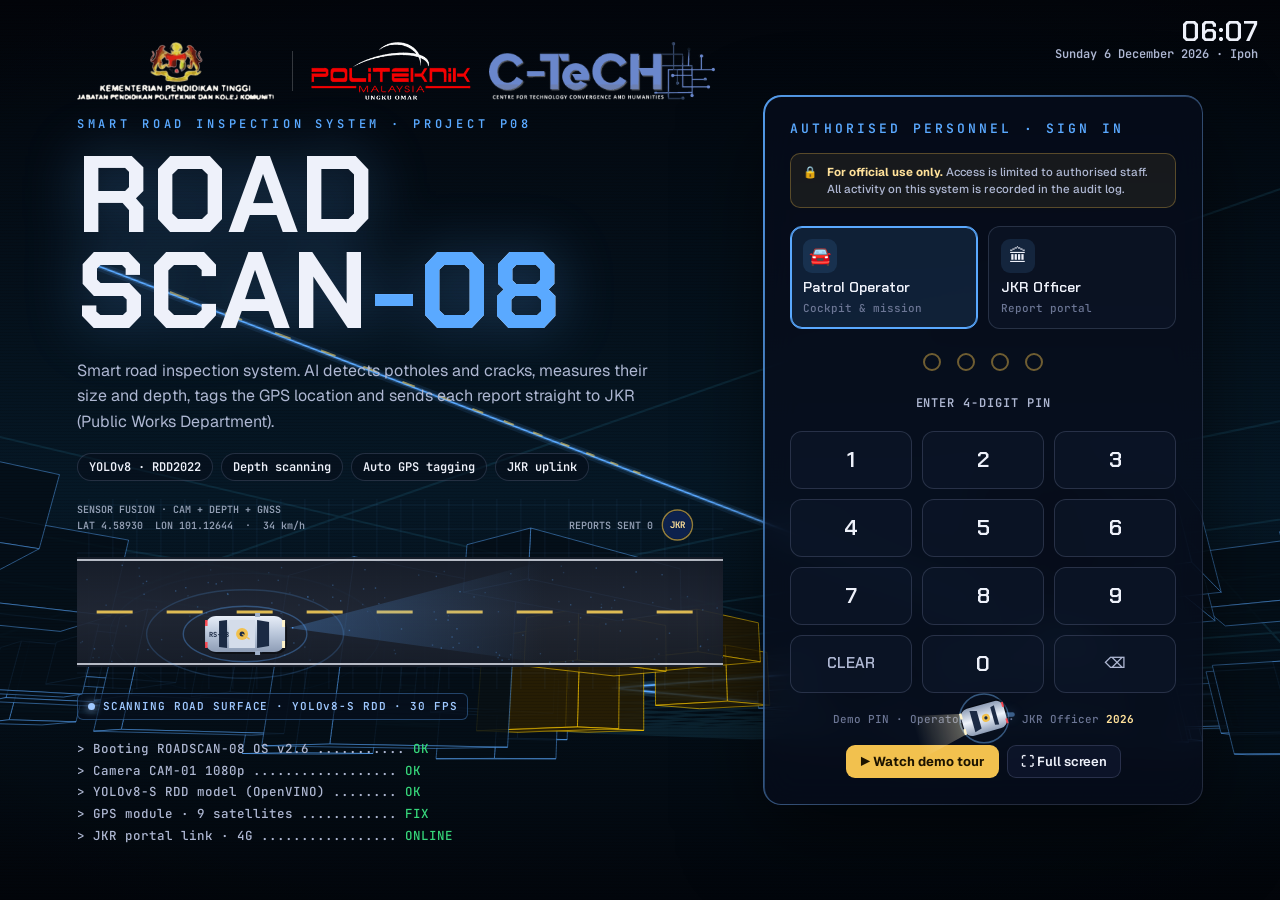
==== commit 1dfef0cc: "ROADSCAN-08: patrol car drives across the PIN keypad to sign in and drives out into the dashboard Co" ====
--- a/roadscan/index.html
+++ b/roadscan/index.html
@@ -488,7 +488,10 @@
 .aiR .bt .btn{padding:6px 9px;font-size:11.5px}
 .aiRingkas{font-size:13px;line-height:1.5;color:var(--muted);margin:0}
 .aiRingkas b{color:var(--fg)}
+#pinKereta{position:fixed;inset:0;width:100vw;height:100vh;z-index:24;pointer-events:none}
+.pad button.dilalui{border-color:#F2C14E;box-shadow:0 0 0 1px #F2C14E,0 0 18px rgba(242,193,78,.45);color:#FFE19A}
 .lgBtns{display:flex;
+
 
 gap:8px;justify-content:center;flex-wrap:wrap}
 @media (max-width:760px){.ringkas{grid-template-columns:repeat(2,minmax(0,1fr))}}
@@ -594,6 +597,7 @@
   </div>
 </section>
 <div class="lgJam" id="lgJam"><b>--:--</b><span></span></div>
+<canvas id="pinKereta" aria-hidden="true"></canvas>
 
 <!-- ================= APP ================= -->
 <div id="app" hidden>
@@ -2224,6 +2228,66 @@
     <div class="bt"><button class="btn" type="button" data-id="${L.id}">Report</button><button class="btn" type="button" data-peta="${L.id}">📍 Map</button><a class="btn" href="${navURL(L)}" target="_blank" rel="noopener">🧭 Navigate</a></div>`;
 }
 
+/* =================== KERETA PIN: kereta memandu ke setiap nombor PIN =================== */
+const KP = { c: $("#pinKereta"), x: 0, y: 0, hdg: -Math.PI / 2, laluan: [], sasar: null, ganti: [], lulus: null, gagal: 0, jejak: [], v: 0, siap: false };
+const kpX = KP.c.getContext("2d");
+function kpSaiz() { const d = Math.min(devicePixelRatio || 1, 2); KP.c.width = innerWidth * d; KP.c.height = innerHeight * d; kpX.setTransform(d, 0, 0, d, 0, 0); }
+addEventListener("resize", () => { kpSaiz(); kpRumah(true); });
+function kpButang(k) { return [...$$("#pad button")].find(b => !b.dataset.k && b.textContent.trim() === k); }
+function kpPusat(el) { const r = el.getBoundingClientRect(); return { x: r.left + r.width / 2, y: r.top + r.height / 2, el }; }
+function kpRumah(lompat) { const p = $("#pad").getBoundingClientRect(); const h = { x: p.left + p.width / 2, y: p.bottom + 26 }; if (lompat || !KP.siap) { KP.x = h.x; KP.y = h.y; KP.hdg = -Math.PI / 2; KP.siap = true; } return h; }
+function kpReset() { KP.laluan = []; KP.sasar = null; KP.ganti = []; KP.jejak = []; $$("#pad button.dilalui").forEach(b => b.classList.remove("dilalui")); }
+function kpKe(k) { const b = kpButang(k); if (!b) return; const p = kpPusat(b); KP.laluan.push(p); KP.sasar = p; }
+function kpLulus(siap) {
+  const pts = KP.laluan.map(p => kpPusat(p.el)); $$("#pad button.dilalui").forEach(b => b.classList.remove("dilalui")); KP.jejak = [];
+  const r = $("#login .lgKad").getBoundingClientRect(), akhir = pts[pts.length - 1] || { x: KP.x, y: KP.y };
+  KP.ganti = [kpRumah(), ...pts, { x: akhir.x, y: r.top - 30 }, { x: innerWidth + 120, y: r.top - 30, keluar: true }];
+  KP.sasar = KP.ganti.shift(); KP.lulus = siap; KP.mulaLulus = performance.now();
+  setTimeout(() => { if (KP.lulus) { const f = KP.lulus; KP.lulus = null; f(); } }, 3200); // pengaman
+}
+function kpLukisKereta(x, y, a, sk) {
+  kpX.save(); kpX.translate(x, y); kpX.rotate(a + Math.PI / 2); kpX.scale(sk, sk);
+  kpX.fillStyle = "rgba(0,0,0,.45)"; kpX.beginPath(); kpX.roundRect ? kpX.roundRect(-13, -20, 28, 44, 7) : kpX.rect(-13, -20, 28, 44); kpX.fill();
+  const g = kpX.createLinearGradient(-14, 0, 14, 0); g.addColorStop(0, "#8e9db6"); g.addColorStop(.5, "#eef3fb"); g.addColorStop(1, "#8e9db6"); kpX.fillStyle = g;
+  kpX.beginPath(); kpX.roundRect ? kpX.roundRect(-14, -22, 28, 44, 8) : kpX.rect(-14, -22, 28, 44); kpX.fill();
+  kpX.fillStyle = "#1b2a44"; kpX.beginPath(); kpX.moveTo(-11, -12); kpX.lineTo(11, -12); kpX.lineTo(9, -5); kpX.lineTo(-9, -5); kpX.closePath(); kpX.fill();
+  kpX.beginPath(); kpX.moveTo(-10, 13); kpX.lineTo(10, 13); kpX.lineTo(9, 9); kpX.lineTo(-9, 9); kpX.closePath(); kpX.fill();
+  kpX.fillStyle = "#F2C14E"; kpX.beginPath(); kpX.arc(0, 2, 4, 0, 7); kpX.fill(); kpX.fillStyle = "#1b2a44"; kpX.beginPath(); kpX.arc(0, 2, 1.6, 0, 7); kpX.fill();
+  kpX.fillStyle = "#FFF4CC"; kpX.fillRect(-11, -23, 6, 2.5); kpX.fillRect(5, -23, 6, 2.5);
+  kpX.fillStyle = "rgba(255,70,80,.95)"; kpX.fillRect(-11, 20.5, 5, 2); kpX.fillRect(6, 20.5, 5, 2);
+  // pancaran lampu depan
+  const gl = kpX.createLinearGradient(0, -24, 0, -70); gl.addColorStop(0, "rgba(255,240,200,.35)"); gl.addColorStop(1, "rgba(255,240,200,0)"); kpX.fillStyle = gl; kpX.beginPath(); kpX.moveTo(-11, -23); kpX.lineTo(11, -23); kpX.lineTo(22, -70); kpX.lineTo(-22, -70); kpX.closePath(); kpX.fill();
+  kpX.restore();
+}
+let kpT = performance.now();
+function kpDetik(now) {
+  const dt = Math.min(.05, (now - kpT) / 1000); kpT = now; const W2 = innerWidth, H2 = innerHeight; kpX.clearRect(0, 0, W2, H2);
+  if ($("#login").hidden || $("#login").classList.contains("keluar") && !KP.lulus) { requestAnimationFrame(kpDetik); return; }
+  if (!KP.siap) kpRumah(true);
+  if (!KP.sasar && !KP.lulus) KP.sasar = null;
+  const t = KP.sasar || (KP.lulus ? null : (KP.laluan.length ? null : kpRumah()));
+  if (t) { const dx = t.x - KP.x, dy = t.y - KP.y, d = Math.hypot(dx, dy), lajuMax = KP.lulus ? (t.keluar ? 2600 : 1500) : 900;
+    if (d > 1.5) { const ah = Math.atan2(dy, dx); let da = ah - KP.hdg; while (da > Math.PI) da -= 2 * Math.PI; while (da < -Math.PI) da += 2 * Math.PI; KP.hdg += da * Math.min(1, dt * 14);
+      KP.v = Math.min(lajuMax, KP.v + lajuMax * dt * 5, d * 9); const s = Math.min(d, KP.v * dt); KP.x += Math.cos(KP.hdg) * s * .55 + dx / d * s * .45; KP.y += Math.sin(KP.hdg) * s * .55 + dy / d * s * .45;
+      KP.jejak.push([KP.x, KP.y, now]); }
+    else { KP.v *= .4; if (t.el && !KP.lulus) { t.el.classList.add("dilalui"); bip(1300, 30, .02); }
+      if (t.el && KP.lulus) { t.el.classList.add("dilalui"); bip(1100 + KP.ganti.length * 90, 40, .03); }
+      if (KP.lulus) { if (t.keluar) { const f = KP.lulus; KP.lulus = null; KP.sasar = null; f(); } else KP.sasar = KP.ganti.shift() || null; } else if (KP.sasar === t) KP.sasar = null; } }
+  // jejak cahaya
+  const umur = KP.lulus ? 1400 : 2600; KP.jejak = KP.jejak.filter(p => now - p[2] < umur);
+  const merah = KP.gagal && now - KP.gagal < 700;
+  if (KP.jejak.length > 1) { for (let i = 1; i < KP.jejak.length; i++) { const a = KP.jejak[i - 1], b = KP.jejak[i], k = 1 - (now - b[2]) / umur; kpX.strokeStyle = merah ? `rgba(255,59,78,${k})` : KP.lulus ? `rgba(242,193,78,${k})` : `rgba(116,184,255,${k * .9})`; kpX.lineWidth = 2 + k * 5; kpX.lineCap = "round"; kpX.shadowColor = kpX.strokeStyle; kpX.shadowBlur = 12; kpX.beginPath(); kpX.moveTo(a[0], a[1]); kpX.lineTo(b[0], b[1]); kpX.stroke(); } kpX.shadowBlur = 0; }
+  // garis laluan PIN (titik ke titik)
+  if (KP.laluan.length && !KP.lulus) { kpX.setLineDash([4, 6]); kpX.strokeStyle = "rgba(242,193,78,.45)"; kpX.lineWidth = 1.5; kpX.beginPath(); KP.laluan.forEach((p, i) => { const q = kpPusat(p.el); i ? kpX.lineTo(q.x, q.y) : kpX.moveTo(q.x, q.y); }); kpX.stroke(); kpX.setLineDash([]); }
+  const gx = merah ? Math.sin(now / 25) * 4 : 0;
+  // cincin pengimbas bawah kereta
+  const k2 = (now / 900) % 1; kpX.strokeStyle = merah ? `rgba(255,59,78,${1 - k2})` : `rgba(116,184,255,${(1 - k2) * .6})`; kpX.lineWidth = 1.5; kpX.beginPath(); kpX.arc(KP.x + gx, KP.y, 18 + k2 * 22, 0, 7); kpX.stroke();
+  kpLukisKereta(KP.x + gx, KP.y, KP.hdg, innerWidth < 600 ? .8 : 1);
+  requestAnimationFrame(kpDetik);
+}
+kpSaiz(); requestAnimationFrame(kpDetik);
+$("#kunci").addEventListener("click", () => { kpReset(); KP.siap = false; KP.lulus = null; });
+
 /* =================== GELUNG UTAMA =================== */
 let tAkhir = performance.now(), bingkai = 0;
 const pipC = $("#pip").getContext("2d"), besar = $("#pipBesar"), bgC = besar.getContext("2d"); besar.width = W; besar.height = H;
@@ -2316,11 +2380,11 @@
 const LG = { pin: "", salah: 0, kunciHingga: 0 };
 const BOOT = ["> Booting ROADSCAN-08 OS v2.6 ........... <em>OK</em>", "> Camera CAM-01 1080p .................. <em>OK</em>", "> YOLOv8-S RDD model (OpenVINO) ........ <em>OK</em>", "> GPS module · 9 satellites ............ <em>FIX</em>", "> JKR portal link · 4G ................. <em>ONLINE</em>", "> Awaiting operator verification_"];
 (function () { const el = $("#boot"); let i = 0; const t = setInterval(() => { if (i >= BOOT.length) return clearInterval(t); el.innerHTML += BOOT[i++] + "\n"; bip(1500 + i * 60, 25, .015); }, 380); })();
-$("#peranan").onclick = e => { const b = e.target.closest("[data-r]"); if (!b) return; S.peranan = b.dataset.r; $$("#peranan [data-r]").forEach(x => x.setAttribute("aria-pressed", x === b)); LG.pin = ""; titikPin(); bip(700, 40, .03); };
+$("#peranan").onclick = e => { const b = e.target.closest("[data-r]"); if (!b) return; S.peranan = b.dataset.r; $$("#peranan [data-r]").forEach(x => x.setAttribute("aria-pressed", x === b)); LG.pin = ""; kpReset(); titikPin(); bip(700, 40, .03); };
 function titikPin(kelas) { const t = $("#titik"); t.className = "titik" + (kelas ? " " + kelas : ""); [...t.children].forEach((i, k) => i.classList.toggle("isi", k < LG.pin.length)); }
 function tekan(k) {
   if (performance.now() < LG.kunciHingga) return; ac();
-  if (k === "b") LG.pin = LG.pin.slice(0, -1); else if (k === "c") LG.pin = ""; else if (LG.pin.length < 4) LG.pin += k;
+  if (k === "b") { LG.pin = LG.pin.slice(0, -1); KP.laluan.pop(); KP.sasar = KP.laluan.length ? KP.laluan[KP.laluan.length - 1] : null; } else if (k === "c") { LG.pin = ""; kpReset(); } else if (LG.pin.length < 4) { LG.pin += k; kpKe(k); }
   bip(900 + LG.pin.length * 120, 45, .04); titikPin(); MS.tengok = 1; MS.ping = performance.now(); cakapMaskot(`AUTHENTICATING · ${LG.pin.length}/4`, "auth"); $("#lgStatus").className = "lgStatus"; $("#lgStatus").textContent = LG.pin.length ? "•".repeat(LG.pin.length) + " · " + (4 - LG.pin.length) + " to go" : "ENTER 4-DIGIT PIN";
   if (LG.pin.length === 4) setTimeout(sahkan, 180);
 }
@@ -2329,14 +2393,14 @@
     titikPin("betul"); $("#lgStatus").className = "lgStatus ok"; $("#lgStatus").textContent = "✓ ACCESS GRANTED · " + NAMA[S.peranan].toUpperCase();
     [660, 880, 1320].forEach((f, i) => setTimeout(() => bip(f, 140, .06), i * 110));
     MS.fasa = "lulus"; MS.t0 = performance.now(); cakapMaskot("ACCESS GRANTED · SENSORS ARMED · STARTING PATROL", "ok");
-    setTimeout(() => { const w = document.createElement("div"); w.className = "warp"; w.innerHTML = "<i></i><i></i><i></i><b>ACCESS GRANTED</b>"; document.body.append(w); setTimeout(() => w.remove(), 1800); }, 350);
-    setTimeout(masukApp, 1100);
+
+    kpLulus(() => { const w = document.createElement("div"); w.className = "warp"; w.innerHTML = "<i></i><i></i><i></i><b>ACCESS GRANTED</b>"; document.body.append(w); setTimeout(() => w.remove(), 1800); masukApp(); });
   } else {
     MS.fasa = "gagal"; MS.t0 = performance.now(); cakapMaskot(`ACCESS DENIED · ATTEMPT ${LG.salah + 1}/3`, "err");
     LG.salah++; titikPin("salah"); bip(180, 300, .1, "sawtooth"); $("#lgStatus").className = "lgStatus err";
     if (LG.salah >= 3) { LG.kunciHingga = performance.now() + 10000; LG.salah = 0; const t = setInterval(() => { const s = Math.ceil((LG.kunciHingga - performance.now()) / 1000); if (s <= 0) { clearInterval(t); $("#lgStatus").className = "lgStatus"; $("#lgStatus").textContent = "ENTER 4-DIGIT PIN"; } else $("#lgStatus").textContent = `⛔ LOCKED · try again in ${s} s`; }, 250); }
     else $("#lgStatus").textContent = `✕ WRONG PIN · ${3 - LG.salah} attempts left`;
-    setTimeout(() => { LG.pin = ""; titikPin(); }, 600);
+    KP.gagal = performance.now(); setTimeout(() => { LG.pin = ""; titikPin(); kpReset(); }, 700);
   }
 }
 $("#pad").onclick = e => { const b = e.target.closest("button"); if (b) tekan(b.dataset.k || b.textContent); };
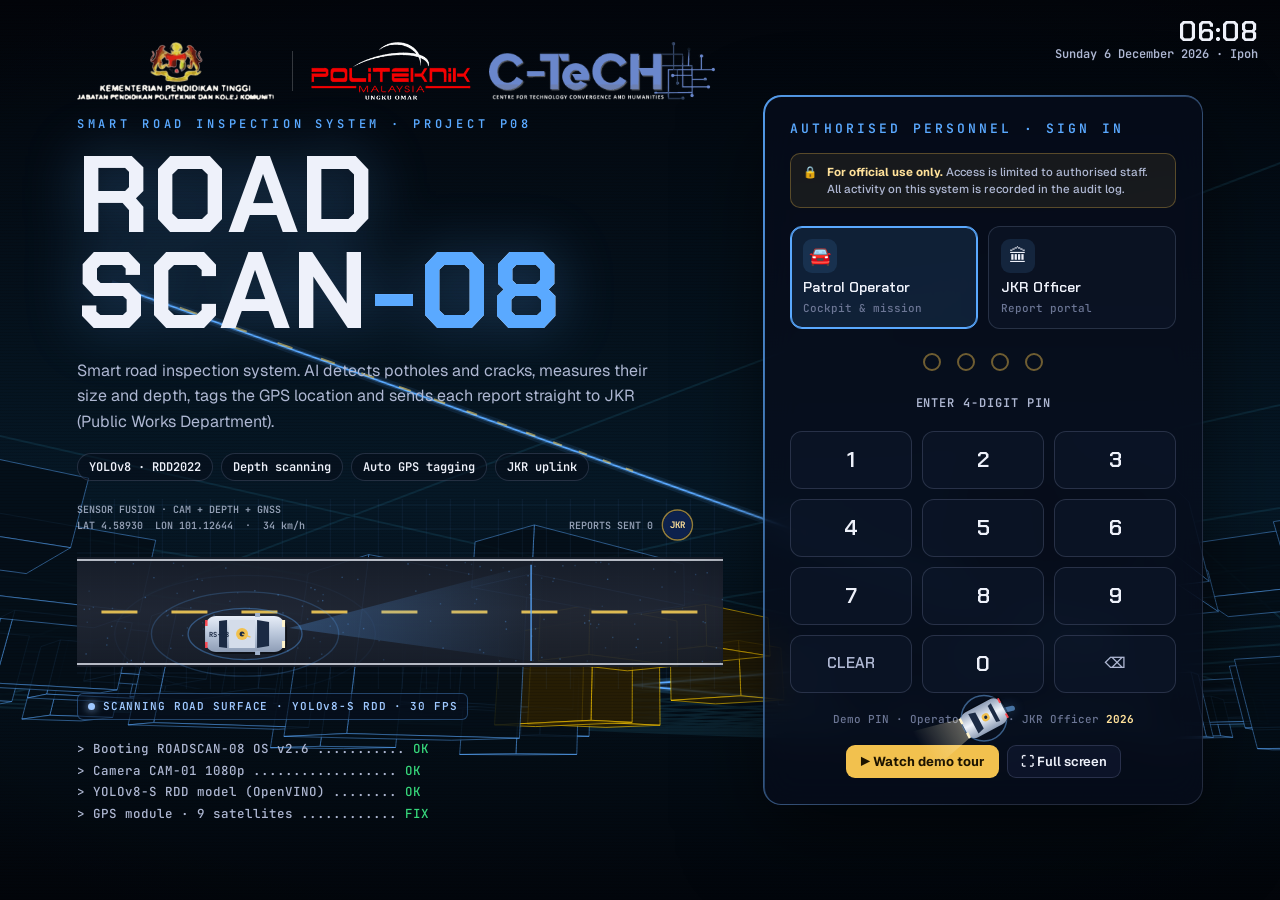
==== commit d657edde: "ROADSCAN-08: realistic repair costs from a road-maintenance schedule of rates; linear deterioration " ====
--- a/roadscan/index.html
+++ b/roadscan/index.html
@@ -860,10 +860,12 @@
         <div class="medan"><label for="tKunci">Auto-lock after inactivity</label><select id="tKunci"><option value="5">5 minutes</option><option value="10" selected>10 minutes</option><option value="30">30 minutes</option><option value="0">Off</option></select><small>The session locks and asks for the PIN again.</small></div>
         <div class="medan"><span class="lb">Activity log</span><div class="log" id="auditList" style="max-height:220px"></div></div>
       </div></section>
-      <section class="kaca br"><div class="hd"><h2>Repair cost rates</h2><span class="r">sample values</span></div><div class="bd">
-        <div class="medan"><label for="rL">Pothole patch (RM / m²)</label><input type="text" inputmode="decimal" id="rL" value="180"><small>Cut 15 cm beyond the edge; ×1.4 when deeper than 50 mm.</small></div>
-        <div class="medan"><label for="rB">Alligator resurfacing (RM / m²)</label><input type="text" inputmode="decimal" id="rB" value="95"></div>
-        <div class="medan"><label for="rR">Crack sealing (RM / m)</label><input type="text" inputmode="decimal" id="rR" value="12"><small>Sample rates for the demo. Replace with the agency's schedule of rates.</small></div>
+      <section class="kaca br"><div class="hd"><h2>Repair cost rates</h2><span class="r">schedule of rates</span></div><div class="bd">
+        <div class="medan"><label for="rT">Cut &amp; patch, up to 50 mm deep (RM / m²)</label><input type="text" inputmode="decimal" id="rT" value="65"><small>Patch area = defect + 15 cm cut on every side.</small></div>
+        <div class="medan"><label for="rD">Cut &amp; patch, deeper than 50 mm (RM / m²)</label><input type="text" inputmode="decimal" id="rD" value="126"><small>Two premix layers.</small></div>
+        <div class="medan"><label for="rS">Resurfacing for alligator cracks (RM / m²)</label><input type="text" inputmode="decimal" id="rS" value="60"></div>
+        <div class="medan"><label for="rR">Crack sealing (RM / m)</label><input type="text" inputmode="decimal" id="rR" value="8"><small>Cracks wider than 20 mm are priced as a 30 cm patch strip.</small></div>
+        <div class="medan"><label for="rM">Mobilisation &amp; traffic control (RM / job)</label><input type="text" inputmode="decimal" id="rM" value="40"><small>Default rates follow a Selangor road-maintenance schedule of rates (JKH). A typical pothole costs about RM70–250. Replace with your district's rates.</small></div>
       </div></section>
       <section class="kaca br"><div class="hd"><h2>Display &amp; sound</h2></div><div class="bd">
         <div class="medan"><label for="tTema">Theme</label><select id="tTema"><option value="auto">Auto · day 7 am – 7 pm, night otherwise</option><option value="siang">Day (bright)</option><option value="malam">Night (dark)</option></select><small>Same layout and colours, tuned for daylight or night use.</small></div>
@@ -1262,10 +1264,19 @@
 /* =================== PORTAL =================== */
 const STATUS = ["", "New", "Verified", "Under repair", "Repaired"];
 /* ---------- kos, kontraktor, trend, palsu ---------- */
-S.kadar = { lubang: 180, buaya: 95, retak: 12 }; S.hariSim = 0;
+S.kadar = { tampal: 65, dalam: 126, turap: 60, retak: 8, mob: 40 }; S.hariSim = 0;
 const aktif = () => S.laporan.filter(l => !l.palsu);
 const RM = v => "RM " + Math.round(v).toLocaleString("en-MY");
-function kos(L) { const u = L.ukur, k = S.kadar; if (L.kod === "D40") return Math.max(.25, (u.p / 100 + .3) * (u.l / 100 + .3)) * k.lubang * (u.d > 50 ? 1.4 : 1); if (L.kod === "D20") return Math.max(.5, u.luas) * k.buaya; return Math.max(.5, u.p / 100) * k.retak; }
+// Kos ikut jadual kadar penyelenggaraan jalan (rujukan: Jadual Kadar Harga tender Selangor, JKH B):
+//   potong & tampal premix <=50 mm ~RM65/m2, >50 mm (2 lapisan) ~RM126/m2, turap semula ~RM60/m2,
+//   bekal & baiki retakan ~RM8/m, mobilisasi + kawalan trafik ~RM40 sekali kerja.
+function kosDim(kod, p, l, d, luas) {
+  const k = S.kadar;
+  if (kod === "D40") { const a = Math.max(.25, (p / 100 + .3) * (l / 100 + .3)); return a * (d > 50 ? k.dalam : k.tampal) + k.mob; }
+  if (kod === "D20") { const a = Math.max(1, (p / 100 + .3) * (l / 100 + .3)); return a * k.turap * (d > 20 ? 1.2 : 1) + k.mob; }
+  const len = Math.max(1, p / 100); return d <= 20 ? len * k.retak + k.mob * .8 : len * .3 * k.tampal + k.mob;
+}
+function kos(L) { const u = L.ukur; return kosDim(L.kod, u.p, u.l, u.d, u.luas); }
 const KONTRAKTOR = ["Team A · Ipoh North", "Team B · Ipoh South", "Team C · Rapid patch unit"];
 const HARI = { H: 1, M: 7, L: 30 };
 const kini = () => new Date(Date.now() + S.hariSim * 864e5);
@@ -1285,8 +1296,8 @@
   const A = aktif().filter(l => l.status < 4); if (!A.length) { notis("Nothing to re-inspect", "No open defects yet. Let the patrol run first."); return; }
   S.hariSim += 7; let naik = 0; audit(`Re-inspection simulated (day +${S.hariSim})`);
   A.forEach(L => { const u = L.ukur, lama = u.tahap;
-    if (L.kod === "D40") { u.d = Math.round(u.d + ant(2, 16)); const g = ant(1.03, 1.2); u.p *= g; u.l *= g; u.luas *= g * g; }
-    else { u.d = Math.round(u.d + ant(1, 7)); const g = ant(1.04, 1.22); u.p *= g; if (L.kod === "D20") { u.l *= g; u.luas *= g * g; } else { u.l = u.d / 10; u.luas = u.p / 100 * u.d / 1000; } }
+    if (L.kod === "D40") { u.d = Math.min(100, Math.round(u.d + ant(.6, 2.2) * (u.tahap === "H" ? 1.3 : 1))); const g = ant(1.01, 1.04); u.p *= g; u.l *= g; u.luas *= g * g; }
+    else { u.d = Math.min(40, Math.round(u.d + ant(.2, 1.2))); const g = ant(1.005, 1.03); u.p *= g; if (L.kod === "D20") { u.l *= g; u.luas *= g * g; } else { u.l = u.d / 10; u.luas = u.p / 100 * u.d / 1000; } }
     u.tahap = L.kod === "D40" ? tahapLubang(Math.max(u.p, u.l), u.d) : tahapRetak(L.kod, u.d, u.luas);
     L.sejarah.push({ t: kini(), p: u.p, l: u.l, d: u.d, tahap: u.tahap });
     if ("LMH".indexOf(u.tahap) > "LMH".indexOf(lama)) { naik++; if (L.due) L.due = new Date(kini().getTime() + HARI[u.tahap] * 864e5); } });
@@ -1335,7 +1346,7 @@
    <dl class="dl"><dt>Time</dt><dd>${L.masa.toLocaleString("en-GB")}</dd><dt>Size</dt><dd>${saizTeks(L)}</dd><dt>Area</dt><dd>${u.luas.toFixed(2)} m²</dd><dt>Confidence</dt><dd>${Math.round(L.conf * 100)}%</dd>
    <dt>GPS</dt><dd>${L.lat.toFixed(6)}, ${L.lon.toFixed(6)}<div class="navBtn"><button class="btn utama" type="button" data-peta="${L.id}">📍 Show on map</button><a class="btn" href="${navURL(L)}" target="_blank" rel="noopener">🧭 Navigate</a><a class="btn" href="${wazeURL(L)}" target="_blank" rel="noopener">Waze</a></div></dd>
    <dt>Calibration</dt><dd>${L.import ? `<span style="color:var(--goldT)">Imported from P08 log (${L.import}) · size not measured, typical values used</span>` : u.kal ? `<span style="color:var(--low)">✓ Calibrated · scale error ${u.kalE}%</span>` : `<span style="color:var(--high)">⚠ Not calibrated · scale error ${u.kalE}%</span>`}</dd>
-   <dt>Est. cost</dt><dd><span class="kos">${RM(kos(L))}</span><br><span class="nota">${L.kod === "D40" ? "patch area × rate" : L.kod === "D20" ? "resurfacing area × rate" : "crack length × sealing rate"} · sample rates</span></dd></dl>
+   <dt>Est. cost</dt><dd><span class="kos">${RM(kos(L))}</span><br><span class="nota">${L.kod === "D40" ? `cut &amp; patch ${L.ukur.d > 50 ? "(2 layers) " : ""}+15 cm margin` : L.kod === "D20" ? "resurfacing area" : L.ukur.d > 20 ? "30 cm patch strip" : "crack sealing per metre"} + mobilisation · schedule of rates</span></dd></dl>
    <div class="tindak" style="border-left-color:${WARNA[u.tahap]}">${TINDAKAN[u.tahap]}</div>
    ${L.palsu ? "" : aiBlok(L)}
    ${L.palsu ? "" : `<div class="wo"><h3>JKR work order</h3>
@@ -1712,30 +1723,27 @@
 $("#lgDemo").onclick = () => mulaDemo(); $("#cDemo").onclick = () => DEMO.on ? hentiDemo() : mulaDemo(); $("#dStop").onclick = () => hentiDemo();
 addEventListener("keydown", e => { if (e.key === "Escape" && DEMO.on) hentiDemo(); });
 // kadar kos
-[["#rL", "lubang"], ["#rB", "buaya"], ["#rR", "retak"]].forEach(([id, k]) => $(id).oninput = e => { const v = parseFloat(e.target.value); if (v > 0) { S.kadar[k] = v; kemasSemua(); } });
+[["#rT", "tampal"], ["#rD", "dalam"], ["#rS", "turap"], ["#rR", "retak"], ["#rM", "mob"]].forEach(([id, k]) => $(id).oninput = e => { const v = parseFloat(e.target.value); if (v > 0) { S.kadar[k] = v; kemasSemua(); } });
 
 /* =================== AI: RAMALAN KEMEROSOTAN =================== */
-const ASAS_R = { D40: .010, D20: .006, D00: .004, D10: .004 }, FAKTOR_T = { L: 1, M: 1.12, H: 1.3 };
+// Kadar kemerosotan asas (mm sehari, linear) - lubang membesar di bawah trafik, lebih cepat musim hujan
+const ASAS_R = { D40: .18, D20: .07, D00: .045, D10: .045 }, FAKTOR_T = { L: 1, M: 1.1, H: 1.3 };
 function musimHujan(d) { const m = d.getMonth(); return m === 10 || m === 11 || m === 0 ? 1.5 : m === 3 || m === 4 || m === 9 ? 1.2 : 1; }
 function ramalan(L) {
   const u = L.ukur, h = L.sejarah || [], ms = musimHujan(kini());
-  let r, sumber;
-  const prior = ASAS_R[L.kod] * FAKTOR_T[u.tahap] * ms;
-  if (h.length >= 2) { const a = h[0], b = h[h.length - 1], dt = (b.t - a.t) / 864e5, rm = dt > 0 ? Math.log(Math.max(1, b.d) / Math.max(1, a.d)) / dt : prior; const w = Math.min(.7, .25 * (h.length - 1)); r = w * rm + (1 - w) * prior; sumber = `measured trend from ${h.length} scans blended with model prior`; }
+  let r, sumber; const prior = ASAS_R[L.kod] * FAKTOR_T[u.tahap] * ms;
+  if (h.length >= 2) { const a = h[0], b = h[h.length - 1], dt = (b.t - a.t) / 864e5, rm = dt > 0 ? (b.d - a.d) / dt : prior; const w = Math.min(.7, .25 * (h.length - 1)); r = w * rm + (1 - w) * prior; sumber = `measured trend from ${h.length} scans blended with model prior`; }
   else { r = prior; sumber = `model prior · ${JENIS[L.kod].en.toLowerCase()}, ${TAHAP[u.tahap].toLowerCase()} severity${ms > 1 ? ", wet season ×" + ms : ""}`; }
-  r = Math.max(.0015, Math.min(.025, r));
-  const dMaks = L.kod === "D40" ? 150 : 60, dAt = t => Math.min(dMaks, u.d * Math.exp(r * t)), gS = t => Math.min(2.5, Math.exp(r * .55 * t));
+  r = Math.max(.02, Math.min(1, r)); // mm sehari
+  const dMaks = L.kod === "D40" ? 100 : 40, kadarLuas = L.kod === "D40" ? .003 : L.kod === "D20" ? .004 : .002, gMaks = L.kod === "D10" || L.kod === "D00" ? 1.5 : 1.8;
+  const dAt = t => Math.min(dMaks, u.d + r * t), gS = t => Math.min(gMaks, 1 + kadarLuas * ms * t);
   const tahapAt = t => { const d = dAt(t), g = gS(t); if (L.kod === "D40") return tahapLubang(Math.max(u.p, u.l) * g, d); if (L.kod === "D20") return tahapRetak("D20", d, u.luas * g * g); return tahapRetak(L.kod, d, 0); };
-  const kosAt = t => { const g = gS(t), d = dAt(t), k = S.kadar; let c;
-    if (L.kod === "D40") c = Math.max(.25, (u.p * g / 100 + .3) * (u.l * g / 100 + .3)) * k.lubang * (d > 50 ? 1.4 : 1);
-    else if (L.kod === "D20") c = Math.max(.5, u.luas * g * g) * k.buaya * (d > 20 ? 1.35 : 1);
-    else c = Math.max(.5, u.p * g / 100) * k.retak + (d > 20 ? Math.max(.5, u.p * g / 100 * .4) * k.buaya : 0);
-    return c; };
+  const kosAt = t => { const g = gS(t), d = dAt(t); return kosDim(L.kod, u.p * g, L.kod === "D40" || L.kod === "D20" ? u.l * g : u.l, d, u.luas * g * g); };
   let hariK = null, hariNaik = null; const t0 = u.tahap;
   if (t0 === "H") hariK = 0;
   for (let t = 1; t <= 365 && (hariK === null || hariNaik === null); t++) { const s = tahapAt(t); if (hariNaik === null && "LMH".indexOf(s) > "LMH".indexOf(t0)) hariNaik = t; if (hariK === null && s === "H") hariK = t; }
   const k0 = kosAt(0), k90 = kosAt(90), lubangDari = L.kod !== "D40" && dAt(90) > 20;
-  const skor = Math.round(Math.max(0, Math.min(100, { L: 18, M: 42, H: 68 }[t0] + Math.min(18, r * 900) + (hariK !== null && hariK <= 30 ? 10 : hariK !== null && hariK <= 90 ? 5 : 0) + (L.kod === "D40" ? 4 : 0) + (lewat(L) ? 6 : 0))));
+  const skor = Math.round(Math.max(0, Math.min(100, { L: 18, M: 42, H: 68 }[t0] + Math.min(18, r * 30) + (hariK !== null && hariK <= 30 ? 10 : hariK !== null && hariK <= 90 ? 5 : 0) + (L.kod === "D40" ? 4 : 0) + (lewat(L) ? 6 : 0))));
   return { r, sumber, dAt, tahapAt, kosAt, hariK, hariNaik, k0, k30: kosAt(30), k90, k180: kosAt(180), skor, lubangDari, mula: u.d };
 }
 const warnaSkor = s => s >= 70 ? "var(--high)" : s >= 45 ? "var(--med)" : "var(--low)";
@@ -1746,7 +1754,7 @@
   return `<div class="ai"><div class="aiHd"><h3>🤖 AI deterioration forecast</h3><span class="aiSkor" style="color:${warnaSkor(f.skor)}">AI priority <b>${f.skor}</b>/100</span></div>
     <canvas id="rmC"></canvas>
     <div class="ai3"><div><span>Becomes critical</span><b style="color:${f.hariK !== null && f.hariK <= 30 ? "var(--high)" : "var(--fg)"}">${kritTeks}</b></div><div><span>Repair now</span><b>${RM(f.k0)}</b></div><div><span>If left 90 days</span><b style="color:var(--high)">${RM(f.k90)}</b><small>+${pct}%</small></div></div>
-    <p class="aiNota">${f.hariK === 0 ? "<b>Repair immediately.</b> Every week of delay adds cost and risk to road users." : tarikh ? `<b>Repair before ${fmtT(tarikh)}</b> to stop it reaching critical and save about ${RM(naik)}.` : `<b>Low growth.</b> Schedule with routine maintenance.`}${f.lubangDari ? " This crack is likely to break up into a pothole within 90 days." : ""}<br><span class="nota">Growth ${(f.r * 100).toFixed(2)}%/day · ${f.sumber}. Forecast on simulated data; accuracy improves with every re-inspection.</span></p></div>`;
+    <p class="aiNota">${f.hariK === 0 ? "<b>Repair immediately.</b> Every week of delay adds cost and risk to road users." : tarikh ? `<b>Repair before ${fmtT(tarikh)}</b> to stop it reaching critical and save about ${RM(naik)}.` : `<b>Low growth.</b> Schedule with routine maintenance.`}${f.lubangDari ? " This crack is likely to break up into a pothole within 90 days." : ""}<br><span class="nota">Growth ${f.r.toFixed(2)} mm/day · ${f.sumber}. Forecast on simulated data; accuracy improves with every re-inspection.</span></p></div>`;
 }
 function lukisRamalan(L) {
   const c = $("#rmC"); if (!c) return; const k = kv(c); if (!k) return; const { x, w, h } = k, f = ramalan(L), T = 180, lub = L.kod === "D40";
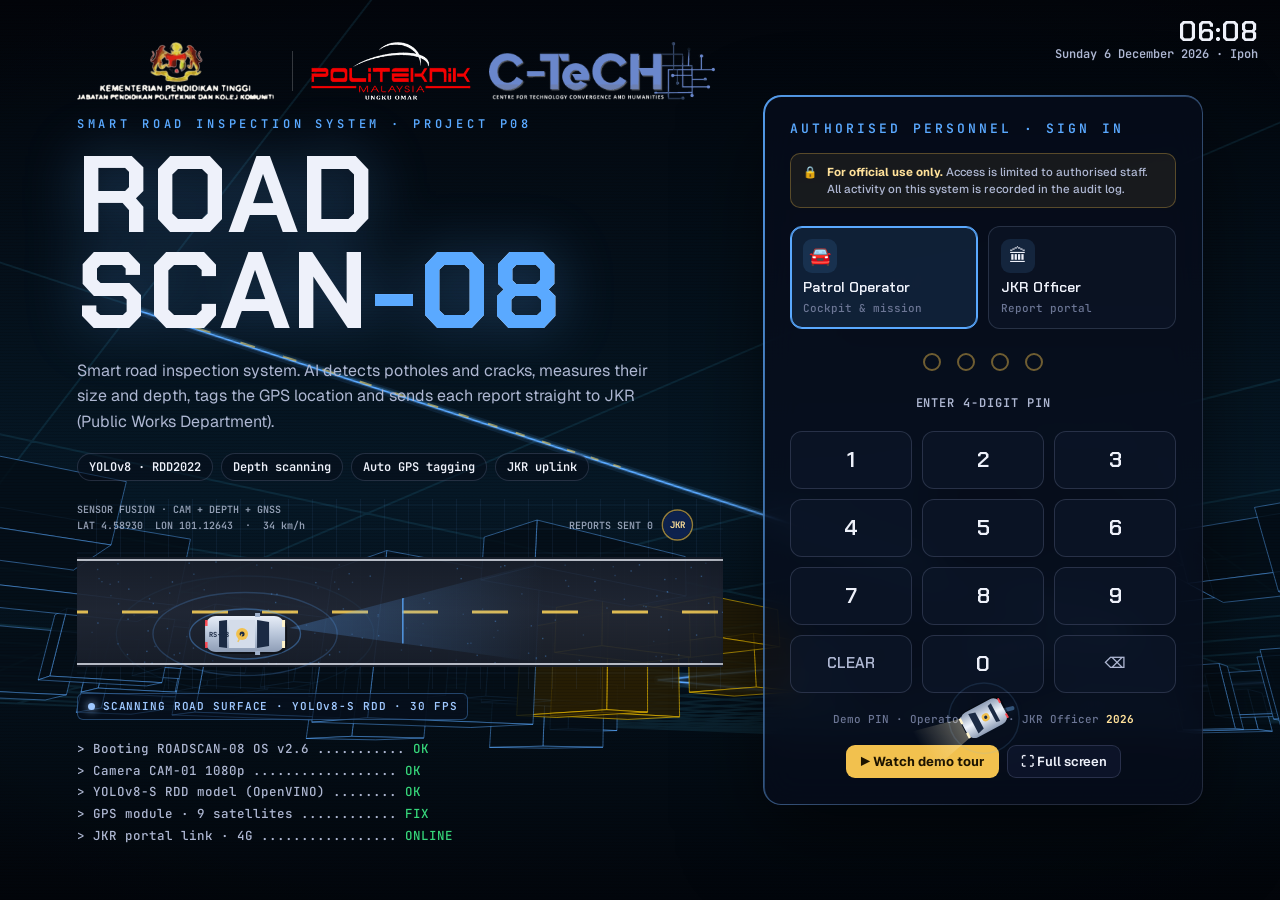
==== commit ca304407: "ROADSCAN-08: clickable KPI lists; permanent vs temporary repair costing with shared site-visit cost " ====
--- a/roadscan/index.html
+++ b/roadscan/index.html
@@ -490,7 +490,21 @@
 .aiRingkas b{color:var(--fg)}
 #pinKereta{position:fixed;inset:0;width:100vw;height:100vh;z-index:24;pointer-events:none}
 .pad button.dilalui{border-color:#F2C14E;box-shadow:0 0 0 1px #F2C14E,0 0 18px rgba(242,193,78,.45);color:#FFE19A}
+.klikKad{cursor:pointer;transition:transform .15s,border-color .2s,box-shadow .2s}
+.klikKad:hover{transform:translateY(-2px);border-color:var(--garisHi);box-shadow:0 14px 36px rgba(0,0,0,.35)}
+.kpi.klikKad::after{content:"View list ›";font:600 10px/1 var(--mono);letter-spacing:.06em;color:var(--dim);margin-top:2px}
+.kpi.klikKad:hover::after{color:var(--goldT)}
+.snRing{display:flex;gap:16px;flex-wrap:wrap;font:500 12.5px/1.3 var(--mono);color:var(--muted)}.snRing b{color:var(--goldT)}
+.snList{display:grid;gap:6px;max-height:62vh;overflow:auto}
+.snRow{appearance:none;display:grid;grid-template-columns:64px minmax(0,1fr) auto auto auto;gap:12px;align-items:center;width:100%;padding:7px 10px;border-radius:10px;border:1px solid transparent;background:var(--kaca2);text-align:left;cursor:pointer}
+.snRow:hover{border-color:var(--garisHi)}
+.snRow img{width:64px;height:42px;object-fit:cover;border-radius:6px}
+.snRow .a b{display:block;font:600 13.5px/1.2 var(--display)}
+.snRow small{display:block;font:500 10.5px/1.35 var(--mono);color:var(--dim)}
+.snRow .b{font:700 13px/1.2 var(--mono);text-align:right;white-space:nowrap}
+@media (max-width:640px){.snRow{grid-template-columns:56px minmax(0,1fr) auto}.snRow .b,.snRow .st{display:none}}
 .lgBtns{display:flex;
+
 
 
 gap:8px;justify-content:center;flex-wrap:wrap}
@@ -865,7 +879,9 @@
         <div class="medan"><label for="rD">Cut &amp; patch, deeper than 50 mm (RM / m²)</label><input type="text" inputmode="decimal" id="rD" value="126"><small>Two premix layers.</small></div>
         <div class="medan"><label for="rS">Resurfacing for alligator cracks (RM / m²)</label><input type="text" inputmode="decimal" id="rS" value="60"></div>
         <div class="medan"><label for="rR">Crack sealing (RM / m)</label><input type="text" inputmode="decimal" id="rR" value="8"><small>Cracks wider than 20 mm are priced as a 30 cm patch strip.</small></div>
-        <div class="medan"><label for="rM">Mobilisation &amp; traffic control (RM / job)</label><input type="text" inputmode="decimal" id="rM" value="40"><small>Default rates follow a Selangor road-maintenance schedule of rates (JKH). A typical pothole costs about RM70–250. Replace with your district's rates.</small></div>
+        <div class="medan"><label for="rK">Repair method</label><select id="rK"><option value="kekal">Permanent (JKR standard cut &amp; patch)</option><option value="sementara">Temporary patch (cold premix)</option></select><small>Permanent: cut back 50 cm to sound pavement, minimum 2 m². Temporary: patch the hole only.</small></div>
+        <div class="medan"><label for="rM">Site visit, permanent repair (RM / visit)</label><input type="text" inputmode="decimal" id="rM" value="1800"><small>Crew, lorry, roller and traffic control for one site visit. One crew covers about 8 sites a day, so grouped repairs share this cost.</small></div>
+        <div class="medan"><label for="rN">Site visit, temporary patch (RM / visit)</label><input type="text" inputmode="decimal" id="rN" value="60"><small>Rates follow a Selangor road-maintenance schedule of rates (JKH). Replace with your district's rates.</small></div>
       </div></section>
       <section class="kaca br"><div class="hd"><h2>Display &amp; sound</h2></div><div class="bd">
         <div class="medan"><label for="tTema">Theme</label><select id="tTema"><option value="auto">Auto · day 7 am – 7 pm, night otherwise</option><option value="siang">Day (bright)</option><option value="malam">Night (dark)</option></select><small>Same layout and colours, tuned for daylight or night use.</small></div>
@@ -1264,19 +1280,24 @@
 /* =================== PORTAL =================== */
 const STATUS = ["", "New", "Verified", "Under repair", "Repaired"];
 /* ---------- kos, kontraktor, trend, palsu ---------- */
-S.kadar = { tampal: 65, dalam: 126, turap: 60, retak: 8, mob: 40 }; S.hariSim = 0;
+S.kadar = { tampal: 65, dalam: 126, turap: 60, retak: 8, mobK: 1800, mobS: 60, kaedah: "kekal" }; S.hariSim = 0;
 const aktif = () => S.laporan.filter(l => !l.palsu);
 const RM = v => "RM " + Math.round(v).toLocaleString("en-MY");
-// Kos ikut jadual kadar penyelenggaraan jalan (rujukan: Jadual Kadar Harga tender Selangor, JKH B):
-//   potong & tampal premix <=50 mm ~RM65/m2, >50 mm (2 lapisan) ~RM126/m2, turap semula ~RM60/m2,
-//   bekal & baiki retakan ~RM8/m, mobilisasi + kawalan trafik ~RM40 sekali kerja.
+// Kos = bahan & kerja (ikut m2) + kos turun tapak (kru, lori, roller, kawalan trafik).
+//   Kaedah kekal (standard JKR): potong hingga turapan kukuh (+50 cm setiap sisi), min 2 m2, turun tapak ~RM1,800.
+//   Kaedah sementara (premix sejuk): tampal lubang sahaja (+15 cm), turun tapak kecil ~RM60.
+//   Satu kru boleh baiki ~8 lokasi sehari, jadi kos turun tapak dikongsi dalam laluan pembaikan.
+const SITE_SEHARI = 8;
+const mob = () => S.kadar.kaedah === "kekal" ? S.kadar.mobK : S.kadar.mobS;
 function kosDim(kod, p, l, d, luas) {
-  const k = S.kadar;
-  if (kod === "D40") { const a = Math.max(.25, (p / 100 + .3) * (l / 100 + .3)); return a * (d > 50 ? k.dalam : k.tampal) + k.mob; }
-  if (kod === "D20") { const a = Math.max(1, (p / 100 + .3) * (l / 100 + .3)); return a * k.turap * (d > 20 ? 1.2 : 1) + k.mob; }
-  const len = Math.max(1, p / 100); return d <= 20 ? len * k.retak + k.mob * .8 : len * .3 * k.tampal + k.mob;
-}
-function kos(L) { const u = L.ukur; return kosDim(L.kod, u.p, u.l, u.d, u.luas); }
+  const k = S.kadar, kk = k.kaedah === "kekal", tepi = kk ? 1.0 : .3, minA = kk ? 2 : .25;
+  if (kod === "D40") { const a = Math.max(minA, (p / 100 + tepi) * (l / 100 + tepi)); return a * (d > 50 ? k.dalam : k.tampal); }
+  if (kod === "D20") { const a = Math.max(kk ? 3 : 1, (p / 100 + tepi) * (l / 100 + tepi)); return a * k.turap * (d > 20 ? 1.2 : 1); }
+  const len = Math.max(1, p / 100); return d <= 20 ? len * k.retak : len * (kk ? .6 : .3) * k.tampal;
+}
+function kosBahan(L) { const u = L.ukur; return kosDim(L.kod, u.p, u.l, u.d, u.luas); }
+function kos(L) { return kosBahan(L) + mob(); }              // kos jika dibaiki sebagai satu kerja berasingan
+function kosKumpulan(A) { return A.length ? A.reduce((a, L) => a + kosBahan(L), 0) + mob() * Math.ceil(A.length / SITE_SEHARI) : 0; }
 const KONTRAKTOR = ["Team A · Ipoh North", "Team B · Ipoh South", "Team C · Rapid patch unit"];
 const HARI = { H: 1, M: 7, L: 30 };
 const kini = () => new Date(Date.now() + S.hariSim * 864e5);
@@ -1312,7 +1333,7 @@
 async function simpan(nama, data) { const d = await dl(); if (!d) { if (window.claude) return false; try { const a = document.createElement("a"); a.href = URL.createObjectURL(typeof data === "string" ? new Blob([data], { type: "text/plain" }) : data); a.download = nama; document.body.append(a); a.click(); a.remove(); notis("✓ File saved", nama); return true; } catch (e) { return false; } } try { await d.save({ filename: nama, data }); notis("✓ File saved", nama); return true; } catch (e) { if (e && e.code === "declined") return true; if (e && e.code === "rate_limited") { notis("Please wait", "Another save is still open"); return true; } return false; } }
 function kiraPortal() {
   const A = aktif(); $("#pJum").textContent = A.length; ["H", "M", "L"].forEach(t => $("#p" + t).textContent = A.filter(l => l.ukur.tahap === t).length);
-  $("#pSel").textContent = A.filter(l => l.status === 4).length; $("#pKos").textContent = RM(A.filter(l => l.status < 4).reduce((a, l) => a + kos(l), 0));
+  $("#pSel").textContent = A.filter(l => l.status === 4).length; $("#pKos").textContent = RM(kosKumpulan(A.filter(l => l.status < 4)));
 }
 function saizPendek(L) { const u = L.ukur; return L.kod === "D40" ? Math.round(u.l) + "×" + Math.round(u.p) + " cm" : L.kod === "D20" ? u.luas.toFixed(1) + " m²" : (u.p / 100).toFixed(1) + " m"; }
 function lajurTrend(L) { const t = trend(L); if (!t) return '<span class="nota">—</span>'; const c = t.naik ? "var(--high)" : t.dd > 0 ? "var(--med)" : "var(--low)"; return `<span style="color:${c};font-family:var(--mono);font-weight:600">${t.dd >= 0 ? "▲ +" : "▼ "}${t.dd} mm${t.naik ? " ⇪" : ""}</span>`; }
@@ -1346,7 +1367,7 @@
    <dl class="dl"><dt>Time</dt><dd>${L.masa.toLocaleString("en-GB")}</dd><dt>Size</dt><dd>${saizTeks(L)}</dd><dt>Area</dt><dd>${u.luas.toFixed(2)} m²</dd><dt>Confidence</dt><dd>${Math.round(L.conf * 100)}%</dd>
    <dt>GPS</dt><dd>${L.lat.toFixed(6)}, ${L.lon.toFixed(6)}<div class="navBtn"><button class="btn utama" type="button" data-peta="${L.id}">📍 Show on map</button><a class="btn" href="${navURL(L)}" target="_blank" rel="noopener">🧭 Navigate</a><a class="btn" href="${wazeURL(L)}" target="_blank" rel="noopener">Waze</a></div></dd>
    <dt>Calibration</dt><dd>${L.import ? `<span style="color:var(--goldT)">Imported from P08 log (${L.import}) · size not measured, typical values used</span>` : u.kal ? `<span style="color:var(--low)">✓ Calibrated · scale error ${u.kalE}%</span>` : `<span style="color:var(--high)">⚠ Not calibrated · scale error ${u.kalE}%</span>`}</dd>
-   <dt>Est. cost</dt><dd><span class="kos">${RM(kos(L))}</span><br><span class="nota">${L.kod === "D40" ? `cut &amp; patch ${L.ukur.d > 50 ? "(2 layers) " : ""}+15 cm margin` : L.kod === "D20" ? "resurfacing area" : L.ukur.d > 20 ? "30 cm patch strip" : "crack sealing per metre"} + mobilisation · schedule of rates</span></dd></dl>
+   <dt>Est. cost</dt><dd><span class="kos">${RM(kos(L))}</span><br><span class="nota">${L.kod === "D40" ? `cut &amp; patch ${L.ukur.d > 50 ? "(2 layers) " : ""}+15 cm margin` : L.kod === "D20" ? "resurfacing area" : L.ukur.d > 20 ? "30 cm patch strip" : "crack sealing per metre"} · ${S.kadar.kaedah === "kekal" ? "permanent repair" : "temporary patch"} as a single job (RM ${Math.round(mob()).toLocaleString("en-MY")} site visit). Cheaper when grouped in a repair route.</span></dd></dl>
    <div class="tindak" style="border-left-color:${WARNA[u.tahap]}">${TINDAKAN[u.tahap]}</div>
    ${L.palsu ? "" : aiBlok(L)}
    ${L.palsu ? "" : `<div class="wo"><h3>JKR work order</h3>
@@ -1387,8 +1408,8 @@
 }
 function lukisAnalitik() {
   const A = aktif(), F = S.laporan.filter(l => l.palsu);
-  const kt = { H: 0, M: 0, L: 0 }; A.filter(l => l.status < 4).forEach(l => kt[l.ukur.tahap] += kos(l));
-  const terbuka = A.filter(l => l.status < 4), R0 = terbuka.map(ramalan), jum = k => R0.reduce((a, f) => a + f[k], 0);
+  const kt = {}; ["H", "M", "L"].forEach(t => kt[t] = kosKumpulan(A.filter(l => l.status < 4 && l.ukur.tahap === t)));
+  const terbuka = A.filter(l => l.status < 4), R0 = terbuka.map(ramalan), jum = k => R0.reduce((a, f) => a + f[k] - mob(), 0) + mob() * Math.ceil(R0.length / SITE_SEHARI);
   bar($("#cTangguh"), [["Repair now", "k0", "#36D67A"], ["In 30 days", "k30", "#F2C14E"], ["In 90 days", "k90", "#FFA21F"], ["In 180 days", "k180", "#FF3B4E"]].map(([l, k, c]) => ({ l, v: Math.round(jum(k)), c })), 0, v => "RM " + v.toLocaleString("en-MY"));
   $("#tangguhNota").textContent = terbuka.length ? `Delaying all ${terbuka.length} open repairs by 90 days would add about ${RM(jum("k90") - jum("k0"))} (+${jum("k0") ? Math.round((jum("k90") / jum("k0") - 1) * 100) : 0}%). ${R0.filter(f => f.hariK !== null && f.hariK > 0 && f.hariK <= 30).length} defects are forecast to turn critical within 30 days.` : "No open defects.";
   bar($("#cKos"), ["H", "M", "L"]
@@ -1633,7 +1654,7 @@
   teks("Smart Road Inspection System · Politeknik Ungku Omar · C-TeCH · simulated data", 60, 166, "500 17px 'JetBrains Mono',monospace", "#AEB7D2");
   [["Date", d.toLocaleDateString("en-GB", { weekday: "short", day: "numeric", month: "long", year: "numeric" })], ["Route", (S.gpsLive ? "Live GPS" : diPUO() ? "PUO demo loop" : "Custom route") + " · " + (S.s / 1000).toFixed(2) + " km"], ["Operator", NAMA[S.peranan] || "—"], ["Calibration", S.kal.done ? "✓ Calibrated · ±" + (S.kal.errAbs * 100).toFixed(1) + "%" : "⚠ Not calibrated"]].forEach(([k, v], i) => { teks(k.toUpperCase(), 820, 58 + i * 36, "600 14px 'JetBrains Mono',monospace", "#5F7389"); teks(v, 960, 58 + i * 36, "600 17px 'Geist',sans-serif", "#EAF4FB"); });
   // KPI
-  const kpi = [["Defects", A.length, "#0b1524"], ["Critical", A.filter(l => l.ukur.tahap === "H").length, "#d61f33"], ["Moderate", A.filter(l => l.ukur.tahap === "M").length, "#d97b00"], ["Low", A.filter(l => l.ukur.tahap === "L").length, "#1f9d57"], ["Road index", ikj(), "#0a7ea4"], ["Budget", RM(A.filter(l => l.status < 4).reduce((a, l) => a + kos(l), 0)), "#8a6400"]];
+  const kpi = [["Defects", A.length, "#0b1524"], ["Critical", A.filter(l => l.ukur.tahap === "H").length, "#d61f33"], ["Moderate", A.filter(l => l.ukur.tahap === "M").length, "#d97b00"], ["Low", A.filter(l => l.ukur.tahap === "L").length, "#1f9d57"], ["Road index", ikj(), "#0a7ea4"], ["Budget", RM(kosKumpulan(A.filter(l => l.status < 4))), "#8a6400"]];
   kpi.forEach(([k, v, col], i) => { const X = 60 + i * 190; x.fillStyle = "#f2f5f9"; x.fillRect(X, 225, 175, 110); x.fillStyle = col; x.fillRect(X, 225, 6, 110); teks(k.toUpperCase(), X + 20, 258, "600 14px 'JetBrains Mono',monospace", "#5F7389"); teks(String(v), X + 20, 312, (String(v).length > 7 ? "700 28px" : "700 44px") + " 'Chakra Petch',sans-serif", col); });
   // peta
   teks("DEFECT MAP", 60, 384, "700 16px 'JetBrains Mono',monospace", "#0a7ea4"); x.fillStyle = "#06101d"; x.fillRect(60, 398, 640, 420);
@@ -1723,7 +1744,8 @@
 $("#lgDemo").onclick = () => mulaDemo(); $("#cDemo").onclick = () => DEMO.on ? hentiDemo() : mulaDemo(); $("#dStop").onclick = () => hentiDemo();
 addEventListener("keydown", e => { if (e.key === "Escape" && DEMO.on) hentiDemo(); });
 // kadar kos
-[["#rT", "tampal"], ["#rD", "dalam"], ["#rS", "turap"], ["#rR", "retak"], ["#rM", "mob"]].forEach(([id, k]) => $(id).oninput = e => { const v = parseFloat(e.target.value); if (v > 0) { S.kadar[k] = v; kemasSemua(); } });
+$("#rK").onchange = e => { S.kadar.kaedah = e.target.value; audit(`Repair method: ${e.target.value === "kekal" ? "permanent" : "temporary"}`); kemasSemua(); };
+[["#rT", "tampal"], ["#rD", "dalam"], ["#rS", "turap"], ["#rR", "retak"], ["#rM", "mobK"], ["#rN", "mobS"]].forEach(([id, k]) => $(id).oninput = e => { const v = parseFloat(e.target.value); if (v > 0) { S.kadar[k] = v; kemasSemua(); } });
 
 /* =================== AI: RAMALAN KEMEROSOTAN =================== */
 // Kadar kemerosotan asas (mm sehari, linear) - lubang membesar di bawah trafik, lebih cepat musim hujan
@@ -1738,7 +1760,7 @@
   const dMaks = L.kod === "D40" ? 100 : 40, kadarLuas = L.kod === "D40" ? .003 : L.kod === "D20" ? .004 : .002, gMaks = L.kod === "D10" || L.kod === "D00" ? 1.5 : 1.8;
   const dAt = t => Math.min(dMaks, u.d + r * t), gS = t => Math.min(gMaks, 1 + kadarLuas * ms * t);
   const tahapAt = t => { const d = dAt(t), g = gS(t); if (L.kod === "D40") return tahapLubang(Math.max(u.p, u.l) * g, d); if (L.kod === "D20") return tahapRetak("D20", d, u.luas * g * g); return tahapRetak(L.kod, d, 0); };
-  const kosAt = t => { const g = gS(t), d = dAt(t); return kosDim(L.kod, u.p * g, L.kod === "D40" || L.kod === "D20" ? u.l * g : u.l, d, u.luas * g * g); };
+  const kosAt = t => { const g = gS(t), d = dAt(t); return mob() + kosDim(L.kod, u.p * g, L.kod === "D40" || L.kod === "D20" ? u.l * g : u.l, d, u.luas * g * g); };
   let hariK = null, hariNaik = null; const t0 = u.tahap;
   if (t0 === "H") hariK = 0;
   for (let t = 1; t <= 365 && (hariK === null || hariNaik === null); t++) { const s = tahapAt(t); if (hariNaik === null && "LMH".indexOf(s) > "LMH".indexOf(t0)) hariNaik = t; if (hariK === null && s === "H") hariK = t; }
@@ -1947,7 +1969,7 @@
     const s = PJ.baiki, v = kedudukan(S.s); let jum = 0, kini2 = [v.lat, v.lon]; const baris = s.map((L, i) => { const d = jarakM(kini2, [L.lat, L.lon]); jum += d; kini2 = [L.lat, L.lon]; return `<button class="lmRow" type="button" data-pj="${L.id}"><span class="lmNo">${i + 1}</span><span><b>${L.jenis} · ${TAHAP[L.ukur.tahap]}</b>${L.id} · +${d < 1000 ? Math.round(d) + " m" : (d / 1000).toFixed(1) + " km"}</span><em style="color:${warnaSkor(ramalan(L).skor)}">${ramalan(L).skor}</em></button>`; }).join("");
     el.innerHTML = `<p class="nota" style="margin:0 0 10px">Builds a repair run for the crew: the highest AI-priority defects, visited in nearest-first order from the vehicle.</p>
       <div style="display:flex;gap:6px;flex-wrap:wrap;margin-bottom:10px"><button class="btn utama" type="button" id="rb5">Plan 5 stops</button><button class="btn" type="button" id="rb9">Plan 9 stops</button>${s.length ? '<button class="btn" type="button" id="rbX">Clear</button>' : ""}</div>
-      ${s.length ? `<div class="lmSum"><div><b>${s.length}</b><span>Stops</span></div><div><b>${(jum / 1000).toFixed(1)} km</b><span>Straight-line</span></div><div><b>${RM(s.reduce((a, L) => a + kos(L), 0))}</b><span>Est. cost</span></div></div>
+      ${s.length ? `<div class="lmSum"><div><b>${s.length}</b><span>Stops</span></div><div><b>${(jum / 1000).toFixed(1)} km</b><span>Straight-line</span></div><div><b>${RM(kosKumpulan(s))}</b><span>Est. cost · 1 crew</span></div></div>
       <div style="display:grid;gap:6px;margin:10px 0">${baris}</div><a class="btn emas" href="${gmapLaluan()}" target="_blank" rel="noopener" style="width:100%;justify-content:center">🧭 Open route in Google Maps</a><p class="nota" style="margin:8px 0 0">Google Maps gives turn-by-turn directions on the phone. Each stop also has Navigate and Waze buttons in its popup.</p>` : '<div class="kosong">No route yet.</div>'}`;
     const a = $("#rb5"), b = $("#rb9"), c = $("#rbX"); if (a) a.onclick = () => rancangBaiki(5); if (b) b.onclick = () => rancangBaiki(9); if (c) c.onclick = () => { PJ.baiki = []; pjPanel(); pjLukis(); };
   } else {
@@ -2296,6 +2318,27 @@
 kpSaiz(); requestAnimationFrame(kpDetik);
 $("#kunci").addEventListener("click", () => { kpReset(); KP.siap = false; KP.lulus = null; });
 
+/* =================== SENARAI DARI KAD KPI =================== */
+const SENARAI = {
+  hJum: ["All detected defects", () => aktif()], hKrit: ["Critical defects", () => aktif().filter(l => l.ukur.tahap === "H" && l.status < 4)],
+  hHantar: ["Reports received by JKR", () => aktif().filter(l => l.hantar)], hIkj: ["Defects lowering the road index", () => aktif().filter(l => l.status < 4)],
+  pJum: ["All reports", () => aktif()], pH: ["Critical defects", () => aktif().filter(l => l.ukur.tahap === "H")], pM: ["Moderate defects", () => aktif().filter(l => l.ukur.tahap === "M")],
+  pL: ["Low defects", () => aktif().filter(l => l.ukur.tahap === "L")], pSel: ["Repaired", () => aktif().filter(l => l.status === 4)], pKos: ["Open repairs by cost", () => aktif().filter(l => l.status < 4).sort((a, b) => kos(b) - kos(a))],
+  kLubang: ["Potholes", () => aktif().filter(l => l.kod === "D40")], kRetak: ["Cracks", () => aktif().filter(l => l.kod !== "D40")], kKrit: ["Critical defects", () => aktif().filter(l => l.ukur.tahap === "H")],
+};
+function bukaSenarai(k) {
+  const [tajuk, f] = SENARAI[k], A = f(), jumKos = kosKumpulan(A.filter(l => l.status < 4));
+  $("#mTajuk").textContent = `${tajuk} · ${A.length}`;
+  $("#mIsi").innerHTML = `<div style="grid-column:1/-1;display:grid;gap:10px">
+    <div class="snRing"><span>${A.length} item${A.length === 1 ? "" : "s"}</span><span>Open repair cost <b>${RM(jumKos)}</b></span><span>${A.filter(l => l.ukur.tahap === "H").length} critical</span></div>
+    ${A.length ? `<div class="snList">${A.map(L => { const s = L.status < 4 ? ramalan(L).skor : null; return `<button class="snRow" type="button" data-sn="${L.id}"><img alt="" src="${L.crop}"><span class="a"><b>${L.jenis}</b><small>${L.id} · ${L.masa.toLocaleTimeString("en-GB")} · ${saizTeks(L)}</small></span><span class="lencana kecil ${L.ukur.tahap}">${TAHAP[L.ukur.tahap]}</span><span class="b">${RM(kos(L))}<small>${s == null ? "repaired" : "AI " + s}</small></span><span class="st s${L.status}">${STATUS[L.status]}</span></button>`; }).join("")}</div>` : '<div class="kosong">Nothing in this list yet.</div>'}
+    <p class="nota" style="margin:0">Click a row to open its full report. 📍 on the report shows it on the map.</p></div>`;
+  $$("#mIsi [data-sn]").forEach(b => b.onclick = () => bukaModal(b.dataset.sn));
+  if (!$("#modal").open) $("#modal").showModal();
+}
+Object.keys(SENARAI).forEach(k => { const el = $("#" + k); if (!el) return; const kad = el.closest(".kpi") || el.parentElement; kad.classList.add("klikKad"); kad.setAttribute("role", "button"); kad.tabIndex = 0; kad.title = "Show list";
+  kad.addEventListener("click", () => bukaSenarai(k)); kad.addEventListener("keydown", e => { if (e.key === "Enter" || e.key === " ") { e.preventDefault(); bukaSenarai(k); } }); });
+
 /* =================== GELUNG UTAMA =================== */
 let tAkhir = performance.now(), bingkai = 0;
 const pipC = $("#pip").getContext("2d"), besar = $("#pipBesar"), bgC = besar.getContext("2d"); besar.width = W; besar.height = H;
